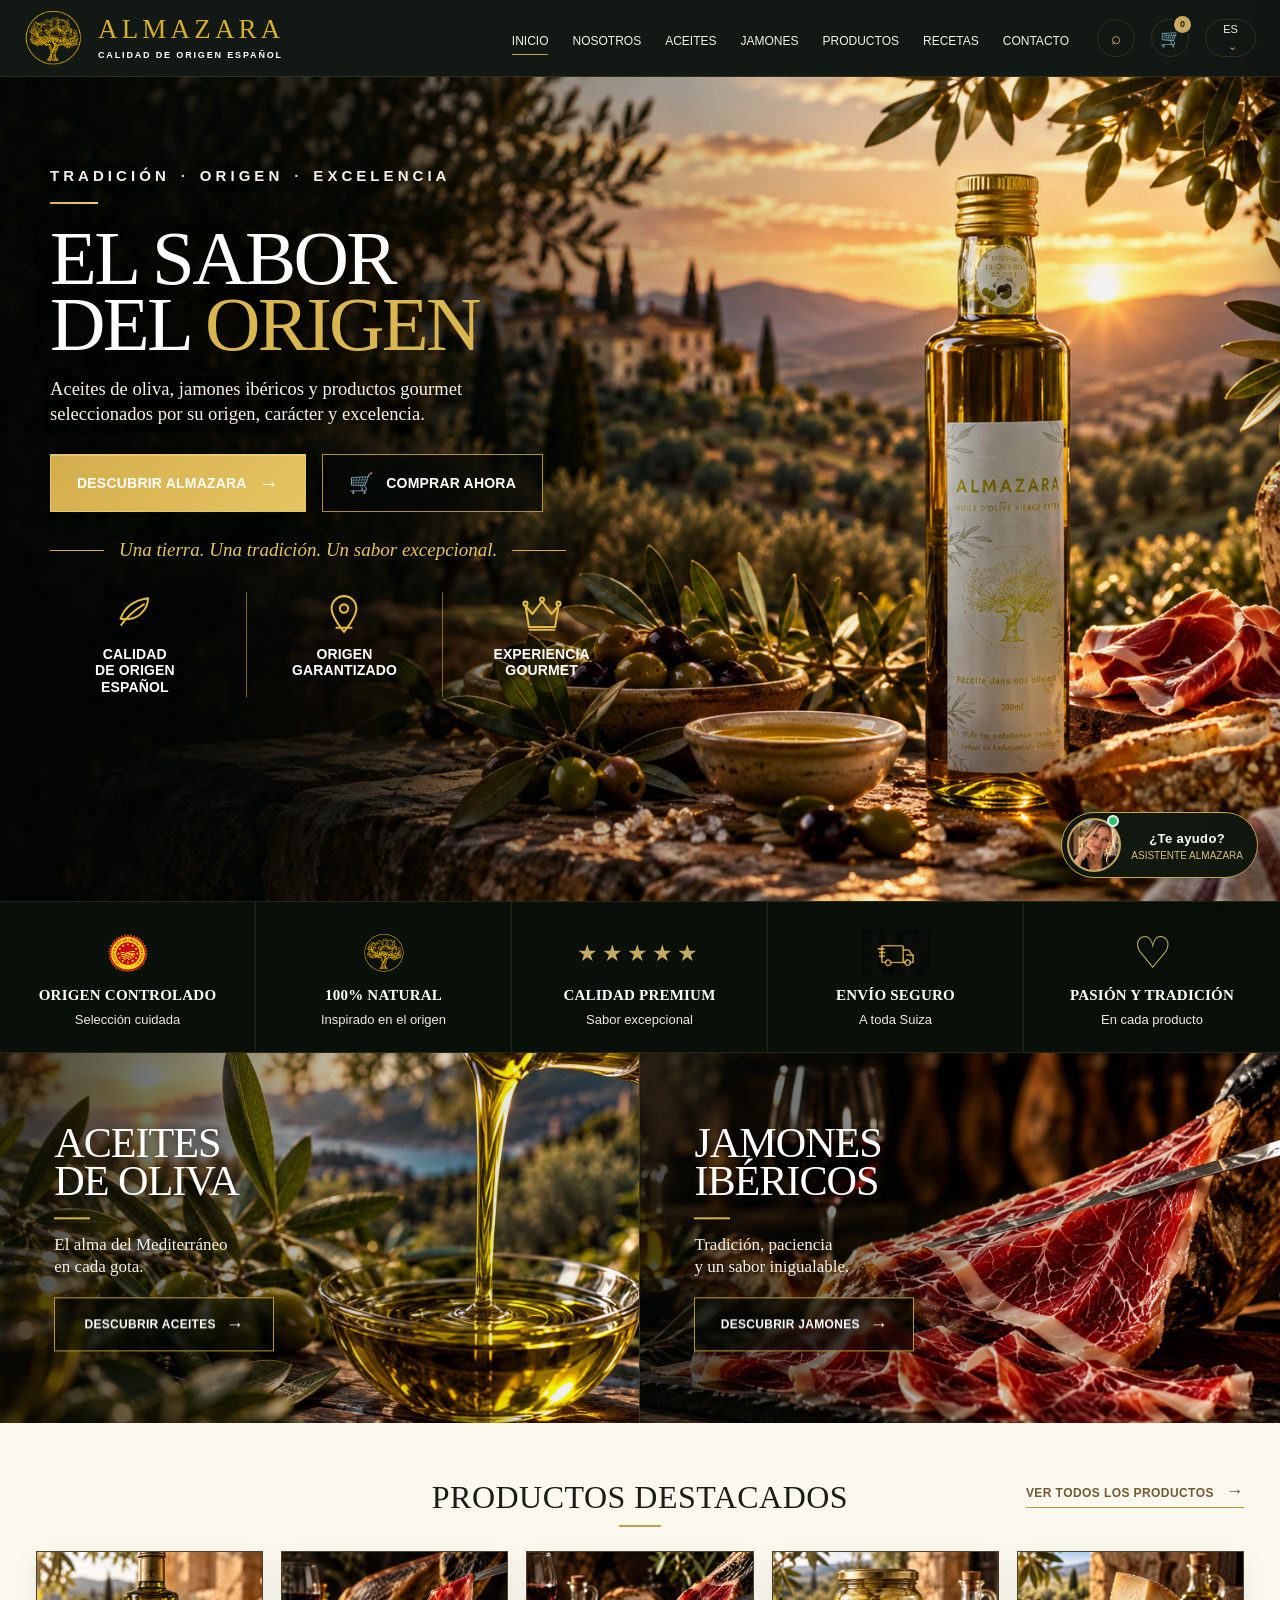
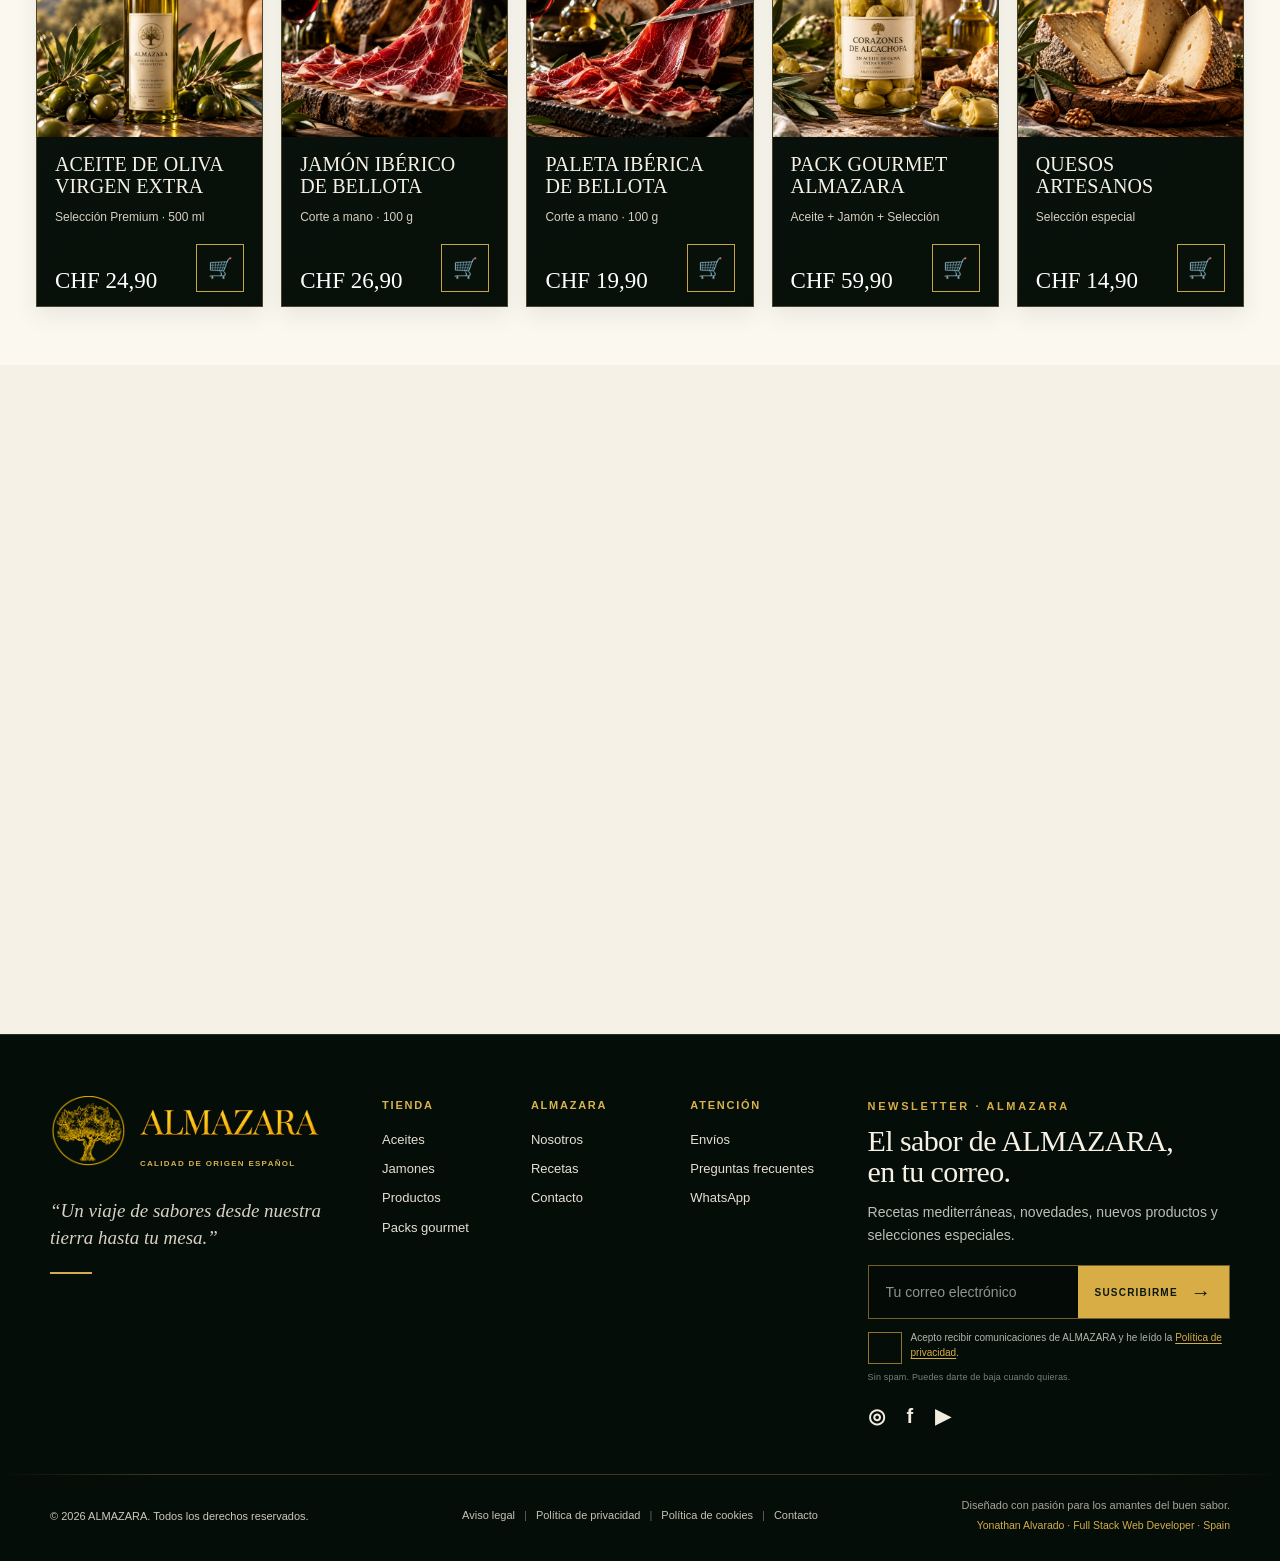
==== index.html @ aaeca32a "Primera versión web Almazara Primera versión web Almazara" ====
<!DOCTYPE html>

<html lang="es"><head><meta charset="utf-8"/><meta content="width=device-width,initial-scale=1" name="viewport"/><title>Inicio · ALMAZARA</title><link href="assets/css/style.css" rel="stylesheet"/><link href="assets/css/responsive-v2.css" rel="stylesheet"/></head><body class="home-page"><header class="site-header"><div class="container nav">
<a aria-label="ALMAZARA · Inicio" class="brand brand-logo" href="index.html"><img alt="" class="brand-symbol" src="assets/img/logo-almazara.png"/><span class="brand-word"><span class="brand-wordmark-text">ALMAZARA</span><small>CALIDAD DE ORIGEN ESPAÑOL</small></span></a>
<nav class="nav-links"><a class="active" href="index.html">INICIO</a><a class="" href="nosotros.html">NOSOTROS</a><a class="" href="aceites.html">ACEITES</a><a class="" href="jamones.html">JAMONES</a><a class="" href="productos.html">PRODUCTOS</a><a class="" href="recetas.html">RECETAS</a><a class="" href="contacto.html">CONTACTO</a></nav><div class="nav-tools premium-tools">
<button aria-label="Buscar" class="head-tool search-trigger" type="button"><span class="tool-icon">⌕</span></button>
<button aria-label="Abrir cesta" class="head-tool cart-trigger" type="button"><span class="tool-icon">🛒</span><span class="cart-count">0</span></button>
<div class="lang-switch"><button aria-expanded="false" aria-haspopup="true" class="head-tool lang-trigger" type="button"><span>ES</span><span class="chev">⌄</span></button><div class="lang-menu" role="menu"><button class="active" data-lang="ES">ES <small>Español</small><b>✓</b></button><button data-lang="DE">DE <small>Deutsch</small></button><button data-lang="FR">FR <small>Français</small></button><button data-lang="IT">IT <small>Italiano</small></button><button data-lang="EN">EN <small>English</small></button></div></div>
</div>
</div></header><section aria-label="ALMAZARA · El sabor del origen" class="hero home-hero home-hero-live">
<div class="hero-media">
<img alt="Paisaje mediterráneo con aceite de oliva ALMAZARA, aceitunas, jamón, queso y pan" src="assets/img/home-hero.jpg"/>
</div>
<div class="container hero-inner">
<div class="hero-copy-live">
<div class="hero-kicker-live">TRADICIÓN <span>·</span> ORIGEN <span>·</span> EXCELENCIA</div>
<div aria-hidden="true" class="hero-kicker-line"></div>
<h1>EL SABOR<br/>DEL <span class="gold">ORIGEN</span></h1>
<p class="hero-lead-live">Aceites de oliva, jamones ibéricos y productos gourmet<br class="hero-br"/> seleccionados por su origen, carácter y excelencia.</p>
<div class="hero-actions-live2">
<a class="hero-btn-live hero-btn-primary" href="#main"><span>DESCUBRIR ALMAZARA</span><span class="hero-arrow">→</span></a>
<a class="hero-btn-live hero-btn-secondary" href="productos.html"><span aria-hidden="true" class="hero-cart">🛒</span><span>COMPRAR AHORA</span></a>
</div>
<div class="hero-signature-live"><span></span><em>Una tierra. Una tradición. Un sabor excepcional.</em><span></span></div>
<div aria-label="Valores de ALMAZARA" class="hero-trust-live2">
<div class="hero-trust-item">
<svg aria-hidden="true" viewbox="0 0 64 64"><path d="M51 9C30 12 17 21 11 39c10 2 23 0 31-9 7-7 9-15 9-21Z"></path><path d="M12 48c8-12 18-21 33-30"></path></svg>
<b>CALIDAD<br/>DE ORIGEN<br/>ESPAÑOL</b>
</div>
<div class="hero-trust-item">
<svg aria-hidden="true" viewbox="0 0 64 64"><path d="M32 6c-10 0-18 8-18 18 0 13 18 34 18 34s18-21 18-34C50 14 42 6 32 6Z"></path><circle cx="32" cy="24" r="6"></circle><path d="M21 52h22"></path></svg>
<b>ORIGEN<br/>GARANTIZADO</b>
</div>
<div class="hero-trust-item">
<svg aria-hidden="true" viewbox="0 0 64 64"><path d="m8 20 10 12 14-18 14 18 10-12-5 31H13L8 20Z"></path><circle cx="8" cy="17" r="3"></circle><circle cx="32" cy="11" r="3"></circle><circle cx="56" cy="17" r="3"></circle><path d="M14 55h36"></path></svg>
<b>EXPERIENCIA<br/>GOURMET</b>
</div>
</div>
</div>
</div>
</section>
<section class="values">
<div class="value"><div class="ico"><img alt="Denominación de Origen Protegida" class="value-icon-img origin-icon" src="assets/img/denominacion-origen-protegida.png"/></div><b>ORIGEN CONTROLADO</b><small>Selección cuidada</small></div>
<div class="value"><div class="ico"><img alt="Almazara" src="assets/img/logo-arbol.png"/></div><b>100% NATURAL</b><small>Inspirado en el origen</small></div>
<div class="value"><div class="ico stars">★★★★★</div><b>CALIDAD PREMIUM</b><small>Sabor excepcional</small></div>
<div class="value"><div class="ico"><img alt="" class="value-icon-img shipping-icon" src="assets/img/icon-envio-seguro.png"/></div><b>ENVÍO SEGURO</b><small>A toda Suiza</small></div>
<div class="value"><div class="ico">♡</div><b>PASIÓN Y TRADICIÓN</b><small>En cada producto</small></div>
</section>
<main id="main">
<section class="feature-grid feature-grid-home-final reveal">
<article class="feature-card"><img alt="Aceite de oliva" src="assets/img/home-oil-clean.jpg"/><div class="copy"><h3>ACEITES<br/>DE OLIVA</h3><span aria-hidden="true" class="feature-accent"></span><p>El alma del Mediterráneo<br/>en cada gota.</p><a class="btn" href="aceites.html">DESCUBRIR ACEITES <span aria-hidden="true">→</span></a></div></article>
<article class="feature-card"><img alt="Jamón ibérico" src="assets/img/home-ham-clean.jpg"/><div class="copy"><h3>JAMONES<br/>IBÉRICOS</h3><span aria-hidden="true" class="feature-accent"></span><p>Tradición, paciencia<br/>y un sabor inigualable.</p><a class="btn" href="jamones.html">DESCUBRIR JAMONES <span aria-hidden="true">→</span></a></div></article>
</section>
<section class="product-strip home-products-premium"><div class="container">
<div class="home-products-head"><h2 class="section-title">PRODUCTOS DESTACADOS</h2><a class="home-products-all" href="productos.html">VER TODOS LOS PRODUCTOS <span>→</span></a></div>
<div aria-hidden="true" class="home-products-line"></div>
<div class="cards reveal">
<div class="card"><div class="card-media"><img alt="Aceite de oliva virgen extra" src="assets/img/prod-oil-premium.png"/></div><div class="card-body"><h3>ACEITE DE OLIVA<br/>VIRGEN EXTRA</h3><div class="meta">Selección Premium · 500 ml</div><div class="card-bottom"><div class="price">CHF 24,90</div><a aria-label="Ver aceite de oliva virgen extra" class="product-cart" href="productos.html">🛒</a></div></div></div>
<div class="card"><div class="card-media"><img alt="Jamón ibérico de bellota" src="assets/img/prod-ham-premium.png"/></div><div class="card-body"><h3>JAMÓN IBÉRICO<br/>DE BELLOTA</h3><div class="meta">Corte a mano · 100 g</div><div class="card-bottom"><div class="price">CHF 26,90</div><a aria-label="Ver jamón ibérico" class="product-cart" href="productos.html">🛒</a></div></div></div>
<div class="card"><div class="card-media"><img alt="Paleta ibérica de bellota" src="assets/img/prod-paleta-premium.png"/></div><div class="card-body"><h3>PALETA IBÉRICA<br/>DE BELLOTA</h3><div class="meta">Corte a mano · 100 g</div><div class="card-bottom"><div class="price">CHF 19,90</div><a aria-label="Ver paleta ibérica" class="product-cart" href="productos.html">🛒</a></div></div></div>
<div class="card"><div class="card-media"><img alt="Pack gourmet Almazara" src="assets/img/prod-gourmet-premium.png"/></div><div class="card-body"><h3>PACK GOURMET<br/>ALMAZARA</h3><div class="meta">Aceite + Jamón + Selección</div><div class="card-bottom"><div class="price">CHF 59,90</div><a aria-label="Ver pack gourmet Almazara" class="product-cart" href="productos.html">🛒</a></div></div></div>
<div class="card"><div class="card-media"><img alt="Quesos artesanos" src="assets/img/prod-cheese-premium.png"/></div><div class="card-body"><h3>QUESOS ARTESANOS</h3><div class="meta">Selección especial</div><div class="card-bottom"><div class="price">CHF 14,90</div><a aria-label="Ver quesos artesanos" class="product-cart" href="productos.html">🛒</a></div></div></div>
</div></div></section>
<section aria-label="Una historia con raíces" class="home-story-premium reveal">
<a aria-label="Ver la historia de ALMAZARA" class="home-story-visual" href="nosotros.html">
<img alt="ALMAZARA: aceite de oliva, jamón ibérico y paisaje mediterráneo al atardecer" src="assets/img/home-history-premium.png"/>
</a>
<div class="home-story-content">
<div class="home-story-copy">
<h2>UNA HISTORIA<br/>CON RAÍCES</h2>
<span aria-hidden="true" class="home-story-line"></span>
<p>En <strong>ALMAZARA</strong> seleccionamos jamones ibéricos de distintas calidades y aceites de oliva virgen extra de producción limitada, elaborados con métodos naturales y tradicionales.</p>
<p>Desde la recolección manual de la aceituna hasta la selección final de cada pieza, cuidamos cada etapa con rigor y respeto por su origen. Porque creemos que la verdadera excelencia nace de la tierra, del tiempo y de las manos de quienes preservan su esencia.</p>
<a class="home-story-btn" href="nosotros.html">CONOCE NUESTRA HISTORIA <span aria-hidden="true">→</span></a>
</div>
<div aria-label="Valores de ALMAZARA" class="home-story-values">
<span>Tradición</span><span>Calidad</span><span>Tierra</span><span>Personas</span>
<i aria-hidden="true"></i>
</div>
</div>
</section>
</main>
<footer class="site-footer site-footer-premium footer-enterprise">
<div class="container footer-enterprise-main">
<div class="footer-enterprise-brand">
<a aria-label="ALMAZARA · Inicio" class="footer-brand" href="index.html">
<img alt="" class="footer-symbol" src="assets/img/logo-almazara.png"/>
<span>
<img alt="ALMAZARA" class="footer-wordmark" src="assets/img/almazara-wordmark.png"/>
<small>CALIDAD DE ORIGEN ESPAÑOL</small>
</span>
</a>
<p class="footer-brand-claim">“Un viaje de sabores desde nuestra tierra hasta tu mesa.”</p>
<span aria-hidden="true" class="footer-brand-line"></span>
</div>
<div class="footer-enterprise-column">
<h3>TIENDA</h3>
<a href="aceites.html">Aceites</a>
<a href="jamones.html">Jamones</a>
<a href="productos.html">Productos</a>
<a href="productos.html">Packs gourmet</a>
</div>
<div class="footer-enterprise-column">
<h3>ALMAZARA</h3>
<a href="nosotros.html">Nosotros</a>
<a href="recetas.html">Recetas</a>
<a href="contacto.html">Contacto</a>
</div>
<div class="footer-enterprise-column">
<h3>ATENCIÓN</h3>
<a href="contacto.html">Envíos</a>
<a href="contacto.html">Preguntas frecuentes</a>
<a href="https://wa.me/41767850506" rel="noopener" target="_blank">WhatsApp</a>
</div>
<div class="footer-enterprise-newsletter footer-newsletter-premium">
<span class="newsletter-kicker">NEWSLETTER · ALMAZARA</span>
<h3>El sabor de ALMAZARA,<br/>en tu correo.</h3>
<p>Recetas mediterráneas, novedades, nuevos productos y selecciones especiales.</p>
<form action="#" class="footer-newsletter-form newsletter-demo-form" novalidate="">
<label class="sr-only" for="footer-email-enterprise">Tu correo electrónico</label>
<div class="newsletter-input-row">
<input id="footer-email-enterprise" name="email" placeholder="Tu correo electrónico" required="" type="email"/>
<button aria-label="Suscribirme" type="submit"><span>SUSCRIBIRME</span><b>→</b></button>
</div>
<label class="newsletter-consent"><input required="" type="checkbox"/><span>Acepto recibir comunicaciones de ALMAZARA y he leído la <a href="#">Política de privacidad</a>.</span></label>
<p class="newsletter-note">Sin spam. Puedes darte de baja cuando quieras.</p>
<div aria-live="polite" class="newsletter-success" role="status">✓ Gracias. Tu suscripción ha sido registrada para esta demostración.</div>
</form>
<div aria-label="Redes sociales" class="footer-enterprise-socials">
<a aria-label="Instagram" href="https://www.instagram.com/techantoni/" rel="noopener" target="_blank">◎</a>
<a aria-label="Facebook" href="#">f</a>
<a aria-label="YouTube" href="#">▶</a>
</div>
</div>
</div>
<div class="footer-enterprise-rule"></div>
<div class="container footer-enterprise-bottom">
<p class="footer-enterprise-copy">© 2026 ALMAZARA. Todos los derechos reservados.</p>
<nav aria-label="Información legal" class="footer-enterprise-legal">
<a href="#">Aviso legal</a><span>|</span>
<a href="#">Política de privacidad</a><span>|</span>
<a href="#">Política de cookies</a><span>|</span>
<a href="contacto.html">Contacto</a>
</nav>
<div class="footer-enterprise-credit">
<span>Diseñado con pasión para los amantes del buen sabor.</span>
<a href="https://www.instagram.com/techantoni/" rel="noopener" target="_blank">Yonathan Alvarado · Full Stack Web Developer · Spain</a>
</div>
</div>
</footer><script src="assets/js/app.js"></script>
</body></html>
---- assets/css/style.css ----
:root{
  --olive:#2E3D1F;--olive-2:#5A7D3B;--gold:#C4A962;--cream:#F6F1E7;
  --iberico:#8B1E24;--wood:#6F4E37;--char:#2B2B2B;--paper:#FBF8F0;
  --ink:#1B1C18;--muted:#6F6A60;--line:#D9D0C0;--dark:#07100A;
  --shadow:0 18px 48px rgba(0,0,0,.18);
  --serif: Georgia, "Times New Roman", serif;
  --sans: Inter, Arial, Helvetica, sans-serif;
}
*{box-sizing:border-box}
html{scroll-behavior:smooth}
body{margin:0;background:var(--cream);color:var(--ink);font-family:var(--sans)}
img{display:block;width:100%;height:100%;object-fit:cover}
a{text-decoration:none;color:inherit}
button,input,textarea,select{font:inherit}
.container{width:min(1180px,calc(100% - 48px));margin:auto}
.site-header{position:sticky;top:0;z-index:80;background:rgba(6,12,8,.95);backdrop-filter:blur(12px);border-bottom:1px solid rgba(196,169,98,.16)}
.nav{height:76px;display:flex;align-items:center;gap:28px}
.brand{display:flex;align-items:center;gap:12px;color:var(--gold);min-width:max-content}
.brand-mark{width:46px;height:46px;border:1px solid var(--gold);border-radius:50%;display:grid;place-items:center;font-size:20px}
.brand-copy{font:24px/1 var(--serif);letter-spacing:.12em}
.brand-copy small{display:block;font:700 8px/1.2 var(--sans);letter-spacing:.18em;margin-top:6px;color:#fff !important}
.nav-links{margin-left:auto;display:flex;gap:24px;align-items:center}
.nav-links a{color:#F6F1E7;font-size:12px;padding:30px 0 24px;position:relative}
.nav-links a:hover:after,.nav-links a.active:after{content:"";position:absolute;left:0;right:0;bottom:17px;height:1px;background:var(--gold)}
.nav-tools{display:flex;align-items:center;gap:16px;color:var(--gold)}
.nav-tools span{font-size:18px}
.nav-tools .lang{font-size:11px;color:#F6F1E7}
.hero{min-height:620px;background:var(--dark);color:#fff;position:relative;overflow:hidden}
.hero-media{position:absolute;inset:0}
.hero-media img{transform:scale(1.03);filter:saturate(1.06) contrast(1.06)}
.hero-media:after{content:"";position:absolute;inset:0;background:
 linear-gradient(90deg,rgba(4,8,5,.97) 0%,rgba(4,8,5,.78) 38%,rgba(4,8,5,.20) 70%,rgba(4,8,5,.30) 100%),
 linear-gradient(0deg,rgba(4,8,5,.25),transparent 50%)}
.hero-inner{position:relative;z-index:2;min-height:620px;display:flex;align-items:center}
.hero-copy{max-width:610px;padding:52px 0}
.kicker{font-size:13px;letter-spacing:.28em;text-transform:uppercase;margin-bottom:16px}
.kicker:after{content:"";display:block;width:34px;height:2px;background:var(--gold);margin-top:13px}
.hero h1{font:400 clamp(56px,6.2vw,90px)/.92 var(--serif);letter-spacing:-.035em;margin:0 0 20px}
.gold{color:var(--gold)}
.lead{font:21px/1.45 var(--serif);max-width:590px;color:#F8F2E8}
.cta-row{display:flex;flex-wrap:wrap;gap:14px;margin-top:26px}
.btn{display:inline-flex;align-items:center;justify-content:center;gap:10px;padding:14px 20px;border:1px solid var(--gold);font-size:11px;letter-spacing:.05em;text-transform:uppercase;transition:.25s}
.btn:hover{transform:translateY(-2px);box-shadow:0 10px 24px rgba(0,0,0,.15)}
.btn-gold{background:var(--gold);color:white}
.btn-dark{background:var(--dark);color:white}
.btn-red{background:var(--iberico);color:white;border-color:var(--iberico)}
.quote{margin-top:20px;font:italic 20px/1.4 var(--serif);color:#EFE5D6}
.values{background:#081009;color:white;display:grid;grid-template-columns:repeat(5,1fr);border-top:1px solid rgba(196,169,98,.15);border-bottom:1px solid rgba(196,169,98,.15)}
.value{padding:22px 18px;text-align:center;border-right:1px solid rgba(196,169,98,.15)}
.value:last-child{border-right:none}.value .ico{color:var(--gold);font-size:28px;margin-bottom:9px}.value b{display:block;font:400 13px var(--serif);letter-spacing:.04em}.value small{display:block;color:#D8D0C4;margin-top:5px;font-size:11px}
.section{padding:78px 0}
.section.dark{background:var(--dark);color:white}
.section.paper{background:var(--paper)}
.section-title{font:400 46px/1.02 var(--serif);margin:0 0 18px}
.section-sub{color:var(--muted);font-size:16px;line-height:1.7;max-width:720px}
.split{display:grid;grid-template-columns:1fr 1fr;gap:0}
.split .visual{min-height:420px}
.split .content{padding:62px 7vw;background:var(--paper)}
.split.dark .content{background:var(--dark);color:white}
.split.dark .section-sub{color:#D7D0C3}
.feature-grid{display:grid;grid-template-columns:repeat(3,1fr)}
.feature-card{position:relative;min-height:330px;overflow:hidden;color:white}
.feature-card:after{content:"";position:absolute;inset:0;background:linear-gradient(0deg,rgba(0,0,0,.82),rgba(0,0,0,.05))}
.feature-card .copy{position:absolute;left:28px;right:28px;bottom:26px;z-index:2}.feature-card h3{font:400 31px/1 var(--serif);margin:0 0 10px}
.product-strip{padding:58px 0;background:var(--paper)}
.cards{display:grid;grid-template-columns:repeat(4,1fr);gap:18px}
.card{background:white;border:1px solid var(--line);overflow:hidden;position:relative;transition:.25s}
.card:hover{transform:translateY(-5px);box-shadow:var(--shadow)}
.card-media{height:240px}
.card-body{padding:17px}.card h3{font:400 23px/1.05 var(--serif);margin:0 0 7px}.meta{font-size:12px;color:var(--muted)}.price{font:400 24px var(--serif);margin:14px 0}
.badge{position:absolute;top:12px;left:12px;background:var(--olive);color:white;padding:6px 9px;font-size:10px;z-index:2}
.badge.red{background:var(--iberico)}
.category-grid{display:grid;grid-template-columns:repeat(6,1fr);background:var(--paper);border-bottom:1px solid var(--line)}
.category{padding:26px 12px;text-align:center;border-right:1px solid var(--line)}
.category:last-child{border-right:none}.category .ico{font-size:30px;color:#8A6A2E;margin-bottom:8px}.category b{font-size:12px;letter-spacing:.06em}
.filter-layout{display:grid;grid-template-columns:250px 1fr;gap:30px}
.filter-panel{border:1px solid var(--line);background:white;padding:22px;align-self:start}
.filter-panel h3{font:400 20px var(--serif);margin:0 0 16px}.filter-panel label{display:block;font-size:13px;margin:10px 0}.filter-panel hr{border:none;border-top:1px solid var(--line);margin:22px 0}
.story-band{display:grid;grid-template-columns:1.1fr .9fr;min-height:380px}.story-band .content{padding:58px 7vw;background:var(--paper)}
.stats{display:grid;grid-template-columns:repeat(4,1fr);gap:1px;background:var(--line)}
.stat{background:var(--paper);text-align:center;padding:38px 18px}.stat strong{font:400 34px var(--serif);color:#8A6A2E}.stat span{display:block;margin-top:8px}
.banner{min-height:320px;position:relative;color:white;display:flex;align-items:center}.banner:after{content:"";position:absolute;inset:0;background:linear-gradient(90deg,rgba(0,0,0,.75),rgba(0,0,0,.2))}
.banner .container{position:relative;z-index:2}.banner h2{font:400 42px/1.02 var(--serif);max-width:560px}
.recipe-grid{display:grid;grid-template-columns:repeat(3,1fr);gap:18px}.recipe-card{background:#fff;border:1px solid var(--line)}.recipe-card .card-media{height:235px}
.contact-layout{display:grid;grid-template-columns:1.05fr .95fr;gap:44px}
.contact-form{display:grid;gap:12px}
.contact-form input,.contact-form textarea,.contact-form select{width:100%;padding:15px;border:1px solid #D5CCBE;background:#fffaf4}
.contact-form textarea{min-height:160px}
.contact-info{display:grid;gap:18px}
.contact-item{display:grid;grid-template-columns:54px 1fr;gap:14px;align-items:start}
.icon-round{width:54px;height:54px;border-radius:50%;background:var(--olive);color:var(--gold);display:grid;place-items:center;font-size:22px}
.socials{display:flex;gap:12px;margin-top:12px}
.social{width:40px;height:40px;border-radius:50%;display:grid;place-items:center;background:var(--char);color:white;font-size:13px}
.site-footer{background:#061009;color:#ECE4D8;padding:44px 0 22px}
.footer-grid{display:grid;grid-template-columns:1.25fr 1fr 1fr;gap:34px}
.site-footer h3{color:var(--gold);font:400 25px var(--serif);margin-top:0}.site-footer p{color:#CFC7BA;line-height:1.65}
.legal{margin-top:28px;padding-top:18px;border-top:1px solid rgba(196,169,98,.16);font-size:11px;color:#AFA79A;display:flex;justify-content:space-between;gap:16px;flex-wrap:wrap}
.credit{margin-top:10px;text-align:center;font-size:12px;color:#CCC2B1}.credit a{color:var(--gold)}
.whatsapp{position:fixed;right:22px;bottom:22px;z-index:90;width:58px;height:58px;border-radius:50%;background:#25D366;color:white;display:grid;place-items:center;font-weight:700;box-shadow:0 12px 28px rgba(0,0,0,.28)}
.reveal{opacity:0;transform:translateY(24px);transition:.85s ease}.reveal.show{opacity:1;transform:none}
.hero-anim .hero-media img{animation:kenburns 18s ease-in-out infinite alternate}
@keyframes kenburns{from{transform:scale(1.03) translate3d(0,0,0)}to{transform:scale(1.10) translate3d(-1.5%,-1%,0)}}
@media(max-width:980px){
 .nav-links{display:none}.split,.story-band,.contact-layout{grid-template-columns:1fr}.values{grid-template-columns:1fr 1fr}.cards{grid-template-columns:1fr 1fr}.category-grid{grid-template-columns:repeat(3,1fr)}.feature-grid,.stats,.recipe-grid{grid-template-columns:1fr 1fr}.filter-layout{grid-template-columns:1fr}.hero{min-height:560px}.hero-inner{min-height:560px}.hero-copy{padding:40px 0;max-width:70%}.footer-grid{grid-template-columns:1fr 1fr}
}
@media(max-width:640px){
 .container{width:min(100% - 28px,1180px)}.hero-copy{max-width:100%}.hero h1{font-size:54px}.lead{font-size:18px}.values{grid-template-columns:1fr}.cards,.feature-grid,.stats,.recipe-grid,.footer-grid{grid-template-columns:1fr}.category-grid{grid-template-columns:1fr 1fr}.section{padding:54px 0}.section-title{font-size:38px}.split .content{padding:42px 24px}
}

/* Identidad oficial ALMAZARA: archivos PNG suministrados por el cliente */
.brand-logo{gap:12px;height:100%;align-items:center}
.brand-symbol{width:54px;height:54px;object-fit:contain;flex:0 0 54px}
.brand-word{display:flex;flex-direction:column;justify-content:center;min-width:168px}
.brand-wordmark{width:178px;height:38px;object-fit:contain;object-position:left center}
.brand-word small{display:block;margin-top:2px;color:#C4A962;font:700 7px/1.15 var(--sans);letter-spacing:.20em;white-space:nowrap}
.footer-brand{display:inline-flex;align-items:center;gap:14px;color:var(--gold)}
.footer-symbol{width:66px;height:66px;object-fit:contain;flex:0 0 66px}
.footer-brand span{display:flex;flex-direction:column;justify-content:center}
.footer-wordmark{width:190px;height:42px;object-fit:contain;object-position:left center}
.footer-brand small{margin-top:2px;font:700 7px/1.15 var(--sans);letter-spacing:.20em;color:#C4A962}
.footer-brand-block .serif{margin-top:18px}
@media(max-width:1180px){.brand-wordmark{width:158px}.brand-word{min-width:148px}.nav{gap:20px}.nav-links{gap:18px}}
@media(max-width:980px){.brand-symbol{width:48px;height:48px;flex-basis:48px}.brand-wordmark{width:156px;height:34px}}
@media(max-width:480px){.brand-wordmark{width:135px}.brand-word small{font-size:6px;letter-spacing:.14em}.footer-wordmark{width:165px}}
/* Logo oficial en bloque 100% NATURAL */
.value .ico img{width:34px;height:34px;object-fit:contain;display:block;margin:0 auto;}

.value .ico.stars{
  font-size:18px;
  letter-spacing:3px;
  line-height:1;
  color:var(--gold);
  margin-bottom:10px;
}

.value-icon-img{
  display:block;
  width:42px;
  height:42px;
  object-fit:contain;
  margin:0 auto;
}
.value-icon-img.shipping-icon{
  width:68px;
  height:52px;
}

.value-icon-img.origin-icon{
  width:48px;
  height:48px;
  object-fit:contain;
  margin:0 auto 7px;
}

/* HOME HERO: preserve the complete 16:9 artwork without cropping */
.home-hero{
  width:100%;
  aspect-ratio:16 / 9;
  min-height:0;
  background:#07100A;
}
.home-hero .hero-media img{
  object-fit:contain;
  object-position:center center;
  transform:none !important;
  animation:none !important;
}
.home-hero .hero-inner{
  min-height:100%;
}
@media (max-width:980px){
  .home-hero{aspect-ratio:auto;min-height:720px;}
  .home-hero .hero-inner{min-height:720px;}
  .home-hero .hero-media img{object-fit:cover;object-position:68% center;}
}


/* === AJUSTE HERO INICIO: altura exacta al abrir la web === */
@media (min-width: 981px){
  body.home-page .hero{
    height: calc(100vh - 76px);
    min-height: 620px;
    max-height: 900px;
  }

  body.home-page .hero-inner{
    min-height: 100%;
    height: 100%;
  }

  body.home-page .hero-media{
    background:#07100a;
    display:flex;
    align-items:center;
    justify-content:center;
    overflow:hidden;
  }

  body.home-page .hero-media img{
    width:100%;
    height:100%;
    object-fit:cover;
    object-position:center center;
  }
}

/* HERO PREMIUM FINAL */
.home-page .home-hero .hero-media img{width:100%;height:100%;object-fit:cover;object-position:center center}
.home-page .home-hero .hero-media:after{background:linear-gradient(90deg,rgba(3,7,4,.91) 0%,rgba(3,7,4,.75) 28%,rgba(3,7,4,.18) 50%,rgba(3,7,4,.03) 75%,rgba(3,7,4,.08) 100%)}
.home-page .hero-copy{max-width:650px;padding:38px 0 28px}
.home-page .hero h1{font-size:clamp(58px,5.6vw,92px);line-height:.93;margin-bottom:20px}
.home-page .hero h1 .gold{color:var(--gold)}
.home-page .hero-signature{display:flex;align-items:center;gap:14px;margin-top:27px;color:#ead69d;font:italic 18px/1.35 var(--serif)}
.home-page .hero-signature span{width:45px;height:1px;background:var(--gold);flex:0 0 auto}
.home-page .hero-trust{display:flex;margin-top:30px;width:min(520px,100%)}
.home-page .hero-trust>div{min-width:145px;padding:0 25px;text-align:center;border-right:1px solid rgba(196,169,98,.35);color:#fff}
.home-page .hero-trust>div:first-child{padding-left:0}
.home-page .hero-trust>div:last-child{border-right:0}
.home-page .trust-icon{display:block;color:var(--gold);font-size:27px;line-height:1;margin-bottom:8px}
.home-page .hero-trust b{font-size:10px;line-height:1.25;letter-spacing:.08em;font-weight:600}
@media(max-width:980px){.home-page .hero-trust{display:none}.home-page .hero-signature{font-size:16px}}
@media(max-width:640px){.home-page .hero h1{font-size:49px}.home-page .hero-copy{padding:35px 0}}


/* === HERO ARTWORK CLEAN: the premium artwork already contains its typography. ===
   Do not render a second HTML text layer over it. */
.home-page .hero-artwork-only{position:relative;overflow:hidden;background:#07100a}
.home-page .hero-artwork-only .hero-media{position:absolute;inset:0;display:flex;align-items:center;justify-content:center;background:#07100a}
.home-page .hero-artwork-only .hero-media img{width:100%;height:100%;object-fit:cover;object-position:center center;transform:none!important;animation:none!important;filter:none}
.home-page .hero-artwork-only .hero-media:after{display:none!important;content:none!important}
.home-page .hero-artwork-only .hero-hotspots{position:absolute;inset:0;z-index:3;pointer-events:none}
.home-page .hero-artwork-only .hero-hotspot{position:absolute;display:block;pointer-events:auto;background:transparent}
/* Invisible clickable areas aligned with the two buttons embedded in the 16:9 artwork. */
.home-page .hero-artwork-only .hero-hotspot-discover{left:8.5%;top:64.0%;width:13.9%;height:7.3%}
.home-page .hero-artwork-only .hero-hotspot-products{left:23.3%;top:64.0%;width:15.4%;height:7.3%}
@media(max-width:980px){
  .home-page .hero-artwork-only .hero-hotspots{display:none}
  .home-page .hero-artwork-only .hero-media img{object-fit:cover;object-position:center center}
}


/* =========================================================
   HOME HERO — CONTROLES REALES PREMIUM
   Mantiene intacta la imagen aprobada y superpone controles HTML
   exactamente sobre sus zonas visuales.
   ========================================================= */

.site-header .brand-word small{
  display:block;
  white-space:nowrap;
  font-size:9px;
  line-height:1;
  letter-spacing:.10em;
  margin-top:4px;
  color:#ffffff;
  font-weight:600;
}

.home-page .hero-artwork-only .hero-hotspots{display:none!important}

.home-page .hero-artwork-only .hero-ui-layer{
  position:absolute;
  inset:0;
  z-index:5;
  pointer-events:none;
}

/* Botones colocados sobre los botones dibujados en la referencia */
.home-page .hero-actions-live{
  position:absolute;
  left:8.3%;
  top:63.8%;
  display:flex;
  gap:14px;
  align-items:center;
  pointer-events:auto;
}

.home-page .hero-live-btn{
  min-height:48px;
  display:inline-flex;
  align-items:center;
  justify-content:center;
  gap:10px;
  padding:0 22px;
  border:1px solid rgba(213,178,91,.85);
  font:600 12px/1 Arial,sans-serif;
  letter-spacing:.02em;
  text-transform:uppercase;
  text-decoration:none;
  transition:
    transform .32s cubic-bezier(.2,.8,.2,1),
    box-shadow .32s ease,
    background .32s ease,
    border-color .32s ease,
    color .32s ease;
  backdrop-filter:blur(3px);
  -webkit-backdrop-filter:blur(3px);
}

.home-page .hero-live-btn-primary{
  min-width:230px;
  background:linear-gradient(135deg,rgba(209,174,88,.98),rgba(189,151,61,.94));
  color:#fff;
  box-shadow:inset 0 1px 0 rgba(255,255,255,.24);
}

.home-page .hero-live-btn-secondary{
  min-width:215px;
  background:rgba(6,10,7,.72);
  color:#fff;
  border-color:rgba(213,178,91,.72);
}

.home-page .hero-live-btn:hover{
  transform:translateY(-3px);
  border-color:#efd17d;
  box-shadow:0 12px 28px rgba(0,0,0,.35),0 0 18px rgba(209,174,88,.18);
}

.home-page .hero-live-btn-primary:hover{
  background:linear-gradient(135deg,#ddbd68,#c89e42);
}

.home-page .hero-live-btn-secondary:hover{
  background:rgba(36,29,15,.88);
}

.home-page .hero-live-btn .arrow{
  transition:transform .28s ease;
}
.home-page .hero-live-btn-primary:hover .arrow{
  transform:translateX(5px);
}
.home-page .hero-live-btn .cart-icon{
  color:var(--gold);
  filter:saturate(.8);
}

/* Tres valores interactivos */
.home-page .hero-trust-live{
  position:absolute;
  left:7.6%;
  bottom:5.1%;
  width:31.5%;
  min-width:470px;
  display:grid;
  grid-template-columns:repeat(3,1fr);
  pointer-events:auto;
}

.home-page .trust-live-btn{
  position:relative;
  min-height:95px;
  padding:8px 18px 6px;
  color:#fff;
  border:0;
  border-right:1px solid rgba(209,174,88,.35);
  background:rgba(3,8,4,.07);
  cursor:pointer;
  text-transform:uppercase;
  font:600 11px/1.28 Arial,sans-serif;
  letter-spacing:.04em;
  transition:
    transform .3s ease,
    background .3s ease,
    box-shadow .3s ease,
    color .3s ease;
}
.home-page .trust-live-btn:last-child{border-right:0}
.home-page .trust-live-icon{
  display:block;
  color:#d9b554;
  font-size:28px;
  line-height:1;
  margin-bottom:7px;
  transition:transform .3s ease,text-shadow .3s ease;
}

.home-page .trust-live-btn:hover,
.home-page .trust-live-btn.is-active{
  transform:translateY(-4px);
  background:rgba(23,31,20,.52);
  box-shadow:0 10px 26px rgba(0,0,0,.25),inset 0 0 0 1px rgba(214,179,90,.16);
}
.home-page .trust-live-btn:hover .trust-live-icon,
.home-page .trust-live-btn.is-active .trust-live-icon{
  transform:scale(1.12);
  text-shadow:0 0 14px rgba(221,185,87,.65);
}

/* Popover premium */
.home-page .trust-popover{
  position:absolute;
  left:8.2%;
  bottom:17.5%;
  width:min(430px,38vw);
  padding:20px 46px 18px 22px;
  color:#f8f2e4;
  background:linear-gradient(145deg,rgba(7,15,10,.96),rgba(19,26,17,.94));
  border:1px solid rgba(209,174,88,.52);
  box-shadow:0 18px 45px rgba(0,0,0,.45);
  backdrop-filter:blur(10px);
  opacity:0;
  visibility:hidden;
  transform:translateY(12px);
  transition:.3s ease;
  pointer-events:none;
}
.home-page .trust-popover.is-open{
  opacity:1;
  visibility:visible;
  transform:translateY(0);
  pointer-events:auto;
}
.home-page .trust-popover strong{
  display:block;
  color:#d7b45a;
  font:600 14px/1.2 Arial,sans-serif;
  letter-spacing:.06em;
  text-transform:uppercase;
  margin-bottom:7px;
}
.home-page .trust-popover p{
  margin:0;
  font:15px/1.5 Georgia,serif;
  color:#f3ead8;
}
.home-page .trust-popover-close{
  position:absolute;
  right:11px;
  top:8px;
  width:28px;
  height:28px;
  border:0;
  background:transparent;
  color:#d7b45a;
  font-size:23px;
  cursor:pointer;
}

/* En pantallas más estrechas ocultamos superposición para no romper el arte */
@media(max-width:1180px){
  .home-page .hero-actions-live,
  .home-page .hero-trust-live,
  .home-page .trust-popover{display:none}
}


/* =========================================================
   CABECERA FINAL — ALMAZARA
   Mayor respiración horizontal del wordmark y alineación del
   subtítulo hasta el margen derecho del nombre.
   ========================================================= */
.site-header .brand-logo{
  gap:16px;
}
.site-header .brand-symbol{
  width:58px;
  height:58px;
  flex-basis:58px;
}
.site-header .brand-word{
  width:255px;
  min-width:255px;
}
.site-header .brand-wordmark-text{
  display:block;
  width:100%;
  color:#d7ad32;
  font-family:Georgia,"Times New Roman",serif;
  font-size:27px;
  font-weight:500;
  line-height:1;
  letter-spacing:.155em;
  white-space:nowrap;
}
.site-header .brand-word small{
  display:block;
  width:100%;
  margin-top:8px;
  color:#ffffff;
  font-family:Arial,sans-serif;
  font-size:9px;
  font-weight:700;
  line-height:1;
  letter-spacing:.105em;
  white-space:nowrap;
  text-align:left;
}
@media(max-width:1180px){
  .site-header .brand-word{width:225px;min-width:225px}
  .site-header .brand-wordmark-text{font-size:24px;letter-spacing:.13em}
  .site-header .brand-word small{font-size:8px;letter-spacing:.075em}
}
@media(max-width:980px){
  .site-header .brand-symbol{width:50px;height:50px;flex-basis:50px}
  .site-header .brand-word{width:205px;min-width:205px}
  .site-header .brand-wordmark-text{font-size:22px}
}

/* Ajuste final solicitado: el subtítulo de la cabecera de Inicio
   respira más y acompaña visualmente todo el ancho de ALMAZARA. */
.home-page .site-header .brand-wordmark-text + small{
  letter-spacing:.205em;
}
@media(max-width:1180px){
  .home-page .site-header .brand-wordmark-text + small{letter-spacing:.17em}
}
\n\n

/* === HERO DEFINITIVO: imagen aprobada + botones invisibles funcionales === */
.home-page .hero-artwork-only .hero-ui-layer,
.home-page .hero-actions-live,
.home-page .hero-trust-live,
.home-page .trust-popover{
  display:none !important;
}

.home-page .hero-hotspots-final{
  position:absolute;
  inset:0;
  z-index:8;
  pointer-events:none;
}

/* Mantienen el aspecto visual EXACTO de la imagen: no dibujan bordes, fondos ni sombras */
.home-page .hero-click{
  position:absolute;
  display:block;
  pointer-events:auto;
  cursor:pointer;
  background:transparent !important;
  border:0 !important;
  outline:0;
  box-shadow:none !important;
  transform:none !important;
}

/* Posiciones ajustadas a la última cabecera aprobada */
.home-page .hero-click-discover{
  left:7.0%;
  top:57.2%;
  width:16.5%;
  height:7.1%;
}

.home-page .hero-click-buy{
  left:24.3%;
  top:57.2%;
  width:17.0%;
  height:7.1%;
}

.home-page .hero-click:focus-visible{
  outline:2px solid rgba(232,194,91,.9);
  outline-offset:3px;
}

@media(max-width:980px){
  .home-page .hero-hotspots-final{display:none}
}


/* =========================================================
   HOME HERO LIVE — texto y botones HTML reales
   Solo afecta a la portada. La fotografía queda limpia.
   ========================================================= */
.home-page .home-hero-live{
  position:relative;
  min-height:calc(100vh - 76px);
  max-height:900px;
  height:calc(100vh - 76px);
  overflow:hidden;
  background:#07100a;
}
.home-page .home-hero-live .hero-media{position:absolute;inset:0;z-index:0}
.home-page .home-hero-live .hero-media img{
  width:100%;height:100%;object-fit:cover;object-position:center center;
  transform:none!important;animation:none!important;filter:saturate(1.02) contrast(1.02);
}
.home-page .home-hero-live .hero-media:after{
  content:"";position:absolute;inset:0;
  background:linear-gradient(90deg,rgba(2,6,4,.86) 0%,rgba(2,6,4,.72) 28%,rgba(2,6,4,.28) 46%,rgba(2,6,4,.05) 64%,rgba(2,6,4,.02) 100%);
}
.home-page .home-hero-live .hero-inner{
  position:relative;z-index:2;height:100%;min-height:100%;display:flex;align-items:flex-start;
}
.home-page .hero-copy-live{
  width:min(690px,48vw);
  padding-top:clamp(70px,10vh,110px);
  color:#fff;
}
.home-page .hero-kicker-live{
  font:600 15px/1.2 var(--sans);letter-spacing:.27em;text-transform:uppercase;color:#f5f1e8;
  text-shadow:0 2px 12px rgba(0,0,0,.45);
}
.home-page .hero-kicker-live span{color:#e0d4bc;margin:0 .18em}
.home-page .hero-kicker-line{width:48px;height:2px;background:linear-gradient(90deg,#d9b44a,#f2cf69);margin:17px 0 22px}
.home-page .hero-copy-live h1{
  margin:0 0 18px;font:400 clamp(64px,6vw,104px)/.86 Georgia,"Times New Roman",serif;
  letter-spacing:-.035em;color:#fff;text-shadow:0 4px 22px rgba(0,0,0,.38);
}
.home-page .hero-copy-live h1 .gold{color:#d9b64f}
.home-page .hero-lead-live{
  margin:0;color:#f8f1e6;font:400 clamp(18px,1.45vw,25px)/1.35 Georgia,"Times New Roman",serif;
  text-shadow:0 2px 12px rgba(0,0,0,.5);
}
.home-page .hero-actions-live2{display:flex;gap:16px;margin-top:28px;align-items:center}
.home-page .hero-btn-live{
  min-height:58px;padding:0 26px;display:inline-flex;align-items:center;justify-content:center;gap:12px;
  font:700 14px/1 var(--sans);letter-spacing:.015em;text-transform:uppercase;text-decoration:none;
  transition:transform .28s ease,box-shadow .28s ease,background .28s ease,border-color .28s ease,color .28s ease;
  will-change:transform;
}
.home-page .hero-btn-primary{
  background:linear-gradient(135deg,#d2ad4d,#e6c560);color:#fff;border:1px solid #e8c766;
  box-shadow:inset 0 1px 0 rgba(255,255,255,.28),0 8px 20px rgba(0,0,0,.15);
}
.home-page .hero-btn-secondary{
  background:rgba(4,8,5,.72);color:#fff;border:1px solid rgba(222,184,75,.78);backdrop-filter:blur(2px);
}
.home-page .hero-btn-live:hover{transform:translateY(-3px);box-shadow:0 14px 30px rgba(0,0,0,.30),0 0 22px rgba(222,184,75,.20)}
.home-page .hero-btn-primary:hover{background:linear-gradient(135deg,#e0bb59,#efd070);border-color:#f1d273}
.home-page .hero-btn-secondary:hover{background:rgba(42,34,16,.90);border-color:#efd070}
.home-page .hero-arrow{font-size:20px;transition:transform .28s ease}
.home-page .hero-btn-primary:hover .hero-arrow{transform:translateX(6px)}
.home-page .hero-cart{color:#e0b946;font-size:20px;transition:transform .28s ease}
.home-page .hero-btn-secondary:hover .hero-cart{transform:scale(1.12) rotate(-4deg)}
.home-page .hero-btn-live:active{transform:translateY(0) scale(.985)}
.home-page .hero-btn-live:focus-visible{outline:2px solid #f0ce6a;outline-offset:4px}
.home-page .hero-signature-live{display:flex;align-items:center;gap:15px;margin-top:27px;color:#e6c567}
.home-page .hero-signature-live span{width:54px;height:1px;background:#d5ad43;flex:0 0 auto}
.home-page .hero-signature-live em{font:italic 19px/1.2 Georgia,"Times New Roman",serif;white-space:nowrap}
.home-page .hero-trust-live2{display:flex;margin-top:30px;width:min(590px,100%)}
.home-page .hero-trust-item{
  width:33.333%;min-height:105px;padding:0 26px;display:flex;flex-direction:column;align-items:center;justify-content:flex-start;
  border-right:1px solid rgba(218,180,73,.55);text-align:center;color:#fff;
}
.home-page .hero-trust-item:first-child{padding-left:0}
.home-page .hero-trust-item:last-child{border-right:0}
.home-page .hero-trust-item svg{width:44px;height:44px;margin-bottom:10px;fill:none;stroke:#e0b946;stroke-width:3;stroke-linecap:round;stroke-linejoin:round;filter:drop-shadow(0 2px 5px rgba(0,0,0,.25))}
.home-page .hero-trust-item b{font:700 14px/1.18 var(--sans);letter-spacing:.01em}

@media(max-width:1200px){
  .home-page .hero-copy-live{width:min(640px,52vw);padding-top:68px}
  .home-page .hero-copy-live h1{font-size:clamp(58px,5.8vw,88px)}
  .home-page .hero-signature-live em{font-size:17px}
}
@media(max-width:980px){
  .home-page .home-hero-live{height:auto;min-height:760px;max-height:none}
  .home-page .home-hero-live .hero-media img{object-position:68% center}
  .home-page .home-hero-live .hero-media:after{background:linear-gradient(90deg,rgba(2,6,4,.90) 0%,rgba(2,6,4,.78) 50%,rgba(2,6,4,.24) 100%)}
  .home-page .hero-copy-live{width:min(650px,78vw);padding-top:70px;padding-bottom:52px}
  .home-page .hero-trust-live2{display:none}
  .home-page .hero-signature-live em{white-space:normal}
}
@media(max-width:640px){
  .home-page .home-hero-live{min-height:690px}
  .home-page .home-hero-live .hero-media img{object-position:72% center}
  .home-page .hero-copy-live{width:100%;padding-top:54px}
  .home-page .hero-kicker-live{font-size:11px;letter-spacing:.20em}
  .home-page .hero-copy-live h1{font-size:clamp(49px,14vw,67px);line-height:.90}
  .home-page .hero-lead-live{font-size:17px}.home-page .hero-br{display:none}
  .home-page .hero-actions-live2{flex-direction:column;align-items:stretch;gap:10px}
  .home-page .hero-btn-live{width:100%;min-height:54px}
  .home-page .hero-signature-live{gap:10px}
  .home-page .hero-signature-live span{width:30px}
  .home-page .hero-signature-live em{font-size:15px}
}

/* === BARRA DE VALORES · AJUSTE PREMIUM SIN CAMBIAR ICONOS === */
.home-page .values{
  min-height:150px;
  align-items:stretch;
}
.home-page .values .value{
  min-height:150px;
  padding:20px 16px 18px;
  display:flex;
  flex-direction:column;
  align-items:center;
  justify-content:center;
}
.home-page .values .value .ico{
  height:50px;
  width:100%;
  margin:0 0 9px;
  display:flex;
  align-items:center;
  justify-content:center;
  color:var(--gold);
  line-height:1;
}
.home-page .values .value .ico img{
  display:block;
  object-fit:contain;
  margin:0 auto;
}
.home-page .values .origin-icon{
  width:44px !important;
  height:44px !important;
  margin:0 auto !important;
}
.home-page .values .value:nth-child(2) .ico img{
  width:42px;
  height:42px;
}
.home-page .values .value .ico.stars{
  font-family:Georgia,"Times New Roman",serif;
  font-size:23px;
  letter-spacing:4px;
  white-space:nowrap;
  margin-bottom:9px;
}
.home-page .values .shipping-icon{
  width:68px !important;
  height:52px !important;
  margin:0 auto !important;
}
.home-page .values .value:nth-child(5) .ico{
  font-family:Arial,sans-serif;
  font-size:44px;
  font-weight:300;
}
.home-page .values .value b{
  display:block;
  min-height:18px;
  margin:0;
  color:#fff;
  font:600 15px/1.15 Georgia,"Times New Roman",serif;
  letter-spacing:.015em;
  text-align:center;
}
.home-page .values .value small{
  display:block;
  margin-top:7px;
  color:#f0e8db;
  font:400 13px/1.2 Arial,sans-serif;
  text-align:center;
}
@media(max-width:980px){
  .home-page .values .value{min-height:135px}
}


/* HOME · FRANJA ACEITES / JAMONES — FINAL */
.home-page .feature-grid-home-final{display:grid;grid-template-columns:repeat(2,minmax(0,1fr));width:100%;background:#050906}
.home-page .feature-grid-home-final .feature-card{position:relative;min-height:370px;overflow:hidden;color:#fff;border-right:1px solid rgba(196,169,98,.28)}
.home-page .feature-grid-home-final .feature-card:last-child{border-right:0}
.home-page .feature-grid-home-final .feature-card>img{position:absolute;inset:0;width:100%;height:100%;object-fit:cover;object-position:center center;transform:scale(1.001);transition:transform .7s ease}
.home-page .feature-grid-home-final .feature-card:after{content:"";position:absolute;inset:0;z-index:1;background:linear-gradient(90deg,rgba(2,6,4,.88) 0%,rgba(2,6,4,.60) 34%,rgba(2,6,4,.20) 63%,rgba(2,6,4,.03) 100%)}
.home-page .feature-grid-home-final .feature-card .copy{position:absolute;z-index:2;left:8.5%;right:auto;bottom:auto;top:50%;width:min(390px,43%);transform:translateY(-50%);text-shadow:0 3px 15px rgba(0,0,0,.50)}
.home-page .feature-grid-home-final .feature-card h3{margin:0;color:#fff;font:400 clamp(38px,3.3vw,58px)/.91 Georgia,"Times New Roman",serif;letter-spacing:-.025em}
.home-page .feature-grid-home-final .feature-accent{display:block;width:36px;height:2px;margin:16px 0 15px;background:#d7b34d}
.home-page .feature-grid-home-final .feature-card p{margin:0 0 20px;color:#f7f0e5;font:400 clamp(17px,1.25vw,22px)/1.28 Georgia,"Times New Roman",serif}
.home-page .feature-grid-home-final .feature-card .btn{min-width:220px;min-height:54px;padding:0 20px;border:1px solid rgba(215,179,77,.82);background:rgba(3,8,5,.56);color:#fff;font:700 12px/1 Arial,sans-serif;letter-spacing:.025em;text-shadow:none;backdrop-filter:blur(2px);-webkit-backdrop-filter:blur(2px)}
.home-page .feature-grid-home-final .feature-card .btn span{font-size:18px;transition:transform .28s ease}
.home-page .feature-grid-home-final .feature-card:hover>img{transform:scale(1.035)}
.home-page .feature-grid-home-final .feature-card .btn:hover{transform:translateY(-2px);border-color:#efd06d;background:rgba(35,29,15,.84);box-shadow:0 10px 24px rgba(0,0,0,.28)}
.home-page .feature-grid-home-final .feature-card .btn:hover span{transform:translateX(4px)}
@media(max-width:980px){.home-page .feature-grid-home-final{grid-template-columns:1fr}.home-page .feature-grid-home-final .feature-card{min-height:360px;border-right:0;border-bottom:1px solid rgba(196,169,98,.25)}.home-page .feature-grid-home-final .feature-card .copy{width:min(430px,72%)}}
@media(max-width:640px){.home-page .feature-grid-home-final .feature-card{min-height:330px}.home-page .feature-grid-home-final .feature-card .copy{left:7%;width:78%}.home-page .feature-grid-home-final .feature-card h3{font-size:40px}.home-page .feature-grid-home-final .feature-card p{font-size:17px}.home-page .feature-grid-home-final .feature-card .btn{min-width:205px;min-height:50px}}



/* === Ajuste final franja Aceites / Jamones con fotografías limpias === */
.home-page .feature-grid-home-final .feature-card:after{
  background:linear-gradient(90deg,
    rgba(2,6,4,.74) 0%,
    rgba(2,6,4,.52) 28%,
    rgba(2,6,4,.18) 58%,
    rgba(2,6,4,.02) 100%);
}
.home-page .feature-grid-home-final .feature-card>img{
  filter:saturate(1.05) contrast(1.03) brightness(1.02);
}
.home-page .feature-grid-home-final .feature-card .copy{
  text-shadow:0 2px 10px rgba(0,0,0,.38);
}
\n\n/* HOME · PRODUCTOS DESTACADOS — composición premium de 5 tarjetas */
.home-page .home-products-premium{padding:48px 0 58px;background:#f8f4ea}
.home-page .home-products-premium .container{width:min(1480px,calc(100% - 72px))}
.home-page .home-products-head{position:relative;display:flex;align-items:flex-end;justify-content:center;margin-bottom:12px}
.home-page .home-products-head .section-title{margin:0;text-align:center;font:400 clamp(31px,2.5vw,43px)/1 Georgia,"Times New Roman",serif;letter-spacing:.015em}
.home-page .home-products-all{position:absolute;right:0;bottom:5px;padding-bottom:7px;border-bottom:1px solid #b89545;color:#705b32;font:600 12px/1 Arial,sans-serif;letter-spacing:.035em}
.home-page .home-products-all span{font-size:18px;margin-left:8px}
.home-page .home-products-line{width:42px;height:2px;background:#c5a04b;margin:0 auto 24px}
.home-page .home-products-premium .cards{grid-template-columns:repeat(5,minmax(0,1fr));gap:18px}
.home-page .home-products-premium .card{display:flex;flex-direction:column;min-width:0;background:#07100a;border:1px solid rgba(196,169,98,.35);box-shadow:0 8px 22px rgba(0,0,0,.08)}
.home-page .home-products-premium .card:hover{transform:translateY(-5px);box-shadow:0 18px 38px rgba(0,0,0,.18)}
.home-page .home-products-premium .card-media{height:185px;overflow:hidden;background:#111}
.home-page .home-products-premium .card-media img{width:100%;height:100%;object-fit:cover;transition:transform .55s ease}
.home-page .home-products-premium .card:hover .card-media img{transform:scale(1.035)}
.home-page .home-products-premium .card-body{flex:1;display:flex;flex-direction:column;padding:17px 18px 14px;background:linear-gradient(145deg,#08110b,#061009);color:#fff}
.home-page .home-products-premium .card h3{min-height:48px;margin:0 0 8px;color:#f7f1e5;font:400 20px/1.08 Georgia,"Times New Roman",serif;letter-spacing:.005em}
.home-page .home-products-premium .meta{color:#d7cfc0;font:400 12px/1.3 Arial,sans-serif}
.home-page .home-products-premium .card-bottom{display:flex;align-items:flex-end;justify-content:space-between;gap:12px;margin-top:auto;padding-top:18px}
.home-page .home-products-premium .price{margin:0;color:#fff;font:400 23px/1 Georgia,"Times New Roman",serif;white-space:nowrap}
.home-page .home-products-premium .product-cart{width:48px;height:48px;flex:0 0 48px;display:grid;place-items:center;border:1px solid #c7a343;color:#ddb84f;background:#08100a;font-size:20px;transition:.28s ease}
.home-page .home-products-premium .product-cart:hover{transform:translateY(-2px);background:#c7a343;color:#07100a;box-shadow:0 8px 20px rgba(0,0,0,.25)}
@media(max-width:1180px){.home-page .home-products-premium .container{width:min(100% - 48px,1180px)}.home-page .home-products-premium .cards{grid-template-columns:repeat(3,1fr)}.home-page .home-products-all{position:static;margin-left:auto}.home-page .home-products-head{justify-content:space-between}.home-page .home-products-line{margin-left:0}}
@media(max-width:760px){.home-page .home-products-premium .cards{grid-template-columns:repeat(2,1fr)}.home-page .home-products-head{align-items:flex-start;gap:18px}.home-page .home-products-head .section-title{text-align:left}.home-page .home-products-all{font-size:10px}}
@media(max-width:520px){.home-page .home-products-premium .container{width:calc(100% - 28px)}.home-page .home-products-premium .cards{grid-template-columns:1fr}.home-page .home-products-head{display:block}.home-page .home-products-all{display:inline-block;margin-top:14px}.home-page .home-products-line{margin-top:14px}.home-page .home-products-premium .card-media{height:230px}}


/* HOME · UNA HISTORIA CON RAÍCES — bloque premium */
.home-page .home-story-premium{display:grid;grid-template-columns:56% 44%;min-height:410px;background:#f8f4ea;overflow:hidden;border-top:1px solid rgba(196,169,98,.18)}
.home-page .home-story-visual{position:relative;min-height:410px;overflow:hidden;background:#111}
.home-page .home-story-visual:after{content:"";position:absolute;inset:0;background:linear-gradient(90deg,rgba(3,7,4,.08),rgba(3,7,4,.02) 62%,rgba(248,244,234,.72) 100%);pointer-events:none}
.home-page .home-story-visual img{width:100%;height:100%;object-fit:cover;object-position:center center;transition:transform 1s ease}
.home-page .home-story-premium:hover .home-story-visual img{transform:scale(1.025)}
.home-page .home-story-play{position:absolute;z-index:3;left:50%;top:53%;transform:translate(-50%,-50%);display:flex;flex-direction:column;align-items:center;gap:12px;color:#e5c15e;text-shadow:0 3px 14px rgba(0,0,0,.75)}
.home-page .home-story-play-icon{width:76px;height:76px;border:2px solid rgba(255,255,255,.88);border-radius:50%;display:grid;place-items:center;padding-left:5px;background:rgba(7,10,7,.52);font-size:29px;box-shadow:0 10px 28px rgba(0,0,0,.28);transition:.3s ease}
.home-page .home-story-play strong{font:700 14px/1 Arial,sans-serif;letter-spacing:.08em}
.home-page .home-story-play:hover .home-story-play-icon{transform:scale(1.08);background:rgba(196,169,98,.9);color:#07100a}
.home-page .home-story-content{position:relative;display:grid;grid-template-columns:minmax(0,1fr) 145px;gap:42px;align-items:center;padding:50px 5.5vw 48px 4.2vw;background:linear-gradient(105deg,#f8f4ea 0%,#fbf8f0 72%,#f3eddf 100%)}
.home-page .home-story-copy h2{margin:0;color:#191a17;font:400 clamp(36px,3vw,52px)/.98 Georgia,"Times New Roman",serif;letter-spacing:-.015em}
.home-page .home-story-line{display:block;width:42px;height:2px;margin:17px 0 20px;background:#b89036}
.home-page .home-story-copy p{max-width:650px;margin:0 0 13px;color:#3e3b35;font:400 16px/1.58 Georgia,"Times New Roman",serif}
.home-page .home-story-copy p strong{font-weight:700;letter-spacing:.025em}
.home-page .home-story-btn{min-height:52px;margin-top:12px;padding:0 25px;display:inline-flex;align-items:center;gap:18px;border:1px solid #b89443;color:#2b2924;background:rgba(255,255,255,.38);font:700 11px/1 Arial,sans-serif;letter-spacing:.045em;transition:.28s ease}
.home-page .home-story-btn span{font-size:18px;transition:transform .28s ease}
.home-page .home-story-btn:hover{transform:translateY(-2px);background:#0a120c;color:#fff;border-color:#c7a343;box-shadow:0 10px 24px rgba(0,0,0,.13)}
.home-page .home-story-btn:hover span{transform:translateX(5px)}
.home-page .home-story-values{align-self:center;padding-left:22px;border-left:1px solid rgba(184,144,54,.25);color:#595247;font:italic 23px/1.52 Georgia,"Times New Roman",serif}
.home-page .home-story-values span{display:block}
.home-page .home-story-values i{display:block;width:38px;height:2px;margin-top:20px;background:#b89036}
@media(max-width:1100px){.home-page .home-story-premium{grid-template-columns:1fr}.home-page .home-story-visual{min-height:390px}.home-page .home-story-content{grid-template-columns:1fr 125px;padding:44px 7vw}.home-page .home-story-visual:after{background:linear-gradient(0deg,rgba(248,244,234,.45),transparent 28%)}}
@media(max-width:680px){.home-page .home-story-visual{min-height:310px}.home-page .home-story-play-icon{width:64px;height:64px;font-size:24px}.home-page .home-story-content{display:block;padding:38px 24px 42px}.home-page .home-story-copy p{font-size:15px}.home-page .home-story-values{margin-top:30px;padding:20px 0 0;border-left:0;border-top:1px solid rgba(184,144,54,.25);font-size:20px}.home-page .home-story-values span{display:inline}.home-page .home-story-values span:not(:last-of-type):after{content:" · ";color:#b89036}.home-page .home-story-btn{width:100%;justify-content:center}}



/* =========================================================
   FOOTER PREMIUM · ALMAZARA 2026
   Solo afecta al nuevo footer de la portada.
   ========================================================= */
.site-footer-premium{
  background:#050d08;
  color:#efe8dc;
  padding:0;
  border-top:1px solid rgba(196,169,98,.18);
}
.site-footer-premium .footer-premium-top{
  min-height:205px;
  display:grid;
  grid-template-columns:1.2fr 1.15fr .65fr 1.35fr;
  align-items:center;
  gap:0;
  padding:34px 0 30px;
}
.site-footer-premium .footer-premium-top > div{
  min-height:118px;
  display:flex;
  flex-direction:column;
  justify-content:center;
  padding:0 34px;
  border-right:1px solid rgba(196,169,98,.20);
}
.site-footer-premium .footer-premium-top > div:first-child{padding-left:0}
.site-footer-premium .footer-premium-top > div:last-child{
  border-right:0;
  padding-right:0;
}
.site-footer-premium .footer-brand{
  display:inline-flex;
  align-items:center;
  gap:15px;
}
.site-footer-premium .footer-symbol{
  width:82px;
  height:82px;
  flex:0 0 82px;
  object-fit:contain;
}
.site-footer-premium .footer-brand span{
  display:flex;
  flex-direction:column;
}
.site-footer-premium .footer-wordmark{
  width:210px;
  height:auto;
  object-fit:contain;
  object-position:left center;
}
.site-footer-premium .footer-brand small{
  margin-top:7px;
  color:#c9a84d;
  font:700 9px/1.1 Arial,sans-serif;
  letter-spacing:.18em;
}
.site-footer-premium .footer-premium-quote p{
  margin:0;
  color:#f2eadc;
  font:italic 24px/1.35 Georgia,"Times New Roman",serif;
}
.site-footer-premium .footer-premium-accent{
  width:46px;
  height:2px;
  margin-top:18px;
  background:#d2ad4d;
}
.site-footer-premium .footer-premium-socials{
  flex-direction:row !important;
  align-items:center;
  justify-content:center !important;
  gap:24px;
}
.site-footer-premium .footer-premium-socials a{
  color:#fff;
  font:700 24px/1 Arial,sans-serif;
  transition:transform .25s ease,color .25s ease;
}
.site-footer-premium .footer-premium-socials a:hover{
  color:#d9b64f;
  transform:translateY(-2px);
}
.site-footer-premium .footer-premium-newsletter h3{
  margin:0 0 15px;
  color:#fff;
  font:700 12px/1.2 Arial,sans-serif;
  letter-spacing:.05em;
}
.site-footer-premium .footer-newsletter-form{
  display:grid;
  grid-template-columns:1fr 58px;
  border:1px solid rgba(196,169,98,.42);
  background:#08100b;
}
.site-footer-premium .footer-newsletter-form input{
  min-width:0;
  border:0;
  outline:0;
  background:transparent;
  color:#fff;
  padding:17px 18px;
  font:14px/1 Arial,sans-serif;
}
.site-footer-premium .footer-newsletter-form input::placeholder{color:#8f948f}
.site-footer-premium .footer-newsletter-form button{
  border:0;
  background:linear-gradient(135deg,#d4ae4d,#e7c25c);
  color:#11150f;
  font-size:24px;
  cursor:pointer;
  transition:filter .25s ease,transform .25s ease;
}
.site-footer-premium .footer-newsletter-form button:hover{
  filter:brightness(1.06);
  transform:translateX(1px);
}
.site-footer-premium .footer-premium-bottom{
  border-top:1px solid rgba(196,169,98,.16);
  min-height:96px;
  display:grid;
  grid-template-columns:1fr auto 1fr;
  align-items:center;
  gap:28px;
  padding:18px 0 22px;
  color:#c9c1b5;
  font:12px/1.45 Arial,sans-serif;
}
.site-footer-premium .footer-legal-links{
  display:flex;
  align-items:center;
  justify-content:center;
  gap:10px;
  white-space:nowrap;
}
.site-footer-premium .footer-legal-links a{color:#d9d1c5}
.site-footer-premium .footer-legal-links a:hover{color:#d9b64f}
.site-footer-premium .footer-signature{
  text-align:right;
  display:flex;
  flex-direction:column;
  gap:5px;
}
.site-footer-premium .footer-signature span{color:#c8c0b4}
.site-footer-premium .footer-signature a{
  color:#d3ad4a;
  font-size:11px;
}
.site-footer-premium .footer-signature a:hover{color:#efd072}
.site-footer-premium .sr-only{
  position:absolute!important;
  width:1px!important;
  height:1px!important;
  padding:0!important;
  margin:-1px!important;
  overflow:hidden!important;
  clip:rect(0,0,0,0)!important;
  white-space:nowrap!important;
  border:0!important;
}
@media(max-width:1100px){
  .site-footer-premium .footer-premium-top{
    grid-template-columns:1fr 1fr;
    row-gap:26px;
  }
  .site-footer-premium .footer-premium-top > div:nth-child(2){border-right:0}
  .site-footer-premium .footer-premium-top > div:nth-child(3){padding-left:0}
  .site-footer-premium .footer-premium-bottom{
    grid-template-columns:1fr;
    text-align:center;
  }
  .site-footer-premium .footer-signature{text-align:center}
  .site-footer-premium .footer-legal-links{flex-wrap:wrap}
}
@media(max-width:700px){
  .site-footer-premium .footer-premium-top{grid-template-columns:1fr}
  .site-footer-premium .footer-premium-top > div{
    border-right:0;
    border-bottom:1px solid rgba(196,169,98,.16);
    padding:24px 0;
    min-height:auto;
  }
  .site-footer-premium .footer-premium-top > div:last-child{border-bottom:0}
  .site-footer-premium .footer-premium-socials{justify-content:flex-start!important}
  .site-footer-premium .footer-premium-quote p{font-size:21px}
  .site-footer-premium .footer-brand small{font-size:8px}
  .site-footer-premium .footer-premium-bottom{padding-bottom:32px}
}



/* =========================================================
   FOOTER PREMIUM CENTRADO · AJUSTE FINAL
   ========================================================= */
.site-footer-premium .footer-premium-top{
  grid-template-columns:1fr;
  justify-items:center;
  text-align:center;
  gap:0;
  padding:42px 0 34px;
}
.site-footer-premium .footer-premium-top > div,
.site-footer-premium .footer-premium-top > div:first-child,
.site-footer-premium .footer-premium-top > div:last-child,
.site-footer-premium .footer-premium-top > div:nth-child(3){
  width:100%;
  min-height:auto;
  padding:14px 0;
  border-right:0;
  border-bottom:0;
  align-items:center;
}
.site-footer-premium .footer-brand{
  justify-content:center;
}
.site-footer-premium .footer-brand span{
  align-items:flex-start;
  text-align:left;
}
.site-footer-premium .footer-premium-quote p{
  text-align:center;
}
.site-footer-premium .footer-premium-accent{
  margin:16px auto 0;
}
.site-footer-premium .footer-premium-socials{
  justify-content:center !important;
  padding-top:10px !important;
  padding-bottom:18px !important;
}
.site-footer-premium .footer-premium-newsletter{
  width:min(520px,100%) !important;
  margin:0 auto;
}
.site-footer-premium .footer-premium-newsletter h3{
  text-align:center;
}
.site-footer-premium .footer-newsletter-form{
  width:min(500px,100%);
  margin:0 auto;
}
.site-footer-premium .footer-premium-bottom{
  grid-template-columns:1fr;
  justify-items:center;
  text-align:center;
  gap:10px;
  padding:24px 0 28px;
}
.site-footer-premium .footer-legal-links{
  justify-content:center;
  flex-wrap:wrap;
}
.site-footer-premium .footer-signature{
  text-align:center;
  align-items:center;
  margin-top:5px;
}
@media(max-width:700px){
  .site-footer-premium .footer-premium-top{padding:32px 0 26px}
  .site-footer-premium .footer-premium-top > div{padding:12px 0}
  .site-footer-premium .footer-premium-socials{justify-content:center!important}
  .site-footer-premium .footer-brand{flex-direction:column}
  .site-footer-premium .footer-brand span{align-items:center;text-align:center}
  .site-footer-premium .footer-wordmark{object-position:center}
}



/* =========================================================
   FOOTER · GRAN MARCA PREMIUM
   ========================================================= */
.site-footer.footer-enterprise{
  background:#050d08;
  color:#eee7da;
  padding:0;
  border-top:1px solid rgba(196,169,98,.20);
}
.footer-enterprise .footer-enterprise-main{
  display:grid;
  grid-template-columns:1.65fr .62fr .68fr .78fr 1.45fr;
  gap:clamp(28px,3vw,58px);
  align-items:start;
  padding:58px 0 48px;
}
.footer-enterprise .footer-enterprise-brand{
  padding-right:22px;
}
.footer-enterprise .footer-brand{
  display:inline-flex;
  align-items:center;
  gap:14px;
}
.footer-enterprise .footer-symbol{
  width:76px;
  height:76px;
  flex:0 0 76px;
  object-fit:contain;
}
.footer-enterprise .footer-wordmark{
  width:190px;
  height:auto;
  object-fit:contain;
  object-position:left center;
}
.footer-enterprise .footer-brand small{
  display:block;
  margin-top:7px;
  color:#d4b04d;
  font:700 8px/1.1 Arial,sans-serif;
  letter-spacing:.16em;
}
.footer-enterprise .footer-brand-claim{
  max-width:310px;
  margin:24px 0 0;
  color:#d9d1c4;
  font:italic 19px/1.45 Georgia,"Times New Roman",serif;
}
.footer-enterprise .footer-brand-line{
  display:block;
  width:42px;
  height:2px;
  margin-top:20px;
  background:#d2ad4d;
}
.footer-enterprise .footer-enterprise-column,
.footer-enterprise .footer-enterprise-newsletter{
  padding-top:7px;
}
.footer-enterprise .footer-enterprise-column h3,
.footer-enterprise .footer-enterprise-newsletter h3{
  margin:0 0 21px;
  color:#d8b34d;
  font:700 11px/1 Arial,sans-serif;
  letter-spacing:.16em;
}
.footer-enterprise .footer-enterprise-column a{
  display:block;
  width:max-content;
  max-width:100%;
  margin:0 0 13px;
  color:#e7dfd3;
  font:400 13px/1.25 Arial,sans-serif;
  transition:color .22s ease,transform .22s ease;
}
.footer-enterprise .footer-enterprise-column a:hover{
  color:#e2bd55;
  transform:translateX(3px);
}
.footer-enterprise .footer-enterprise-newsletter p{
  max-width:330px;
  margin:0 0 17px;
  color:#c8c0b4;
  font:13px/1.55 Arial,sans-serif;
}
.footer-enterprise .footer-newsletter-form{
  width:100%;
  display:grid;
  grid-template-columns:1fr 54px;
  border:1px solid rgba(196,169,98,.38);
  background:#08110b;
}
.footer-enterprise .footer-newsletter-form input{
  min-width:0;
  border:0;
  outline:0;
  padding:15px 16px;
  background:transparent;
  color:#fff;
  font:13px/1 Arial,sans-serif;
}
.footer-enterprise .footer-newsletter-form input::placeholder{color:#8f948f}
.footer-enterprise .footer-newsletter-form button{
  border:0;
  background:linear-gradient(135deg,#d2ad4d,#e6c45d);
  color:#10140f;
  font-size:22px;
  cursor:pointer;
  transition:filter .22s ease;
}
.footer-enterprise .footer-newsletter-form button:hover{filter:brightness(1.08)}
.footer-enterprise .footer-enterprise-socials{
  display:flex;
  gap:22px;
  align-items:center;
  margin-top:21px;
}
.footer-enterprise .footer-enterprise-socials a{
  color:#f2ebdf;
  font:700 20px/1 Arial,sans-serif;
  transition:color .22s ease,transform .22s ease;
}
.footer-enterprise .footer-enterprise-socials a:hover{
  color:#d8b34d;
  transform:translateY(-2px);
}
.footer-enterprise .footer-enterprise-rule{
  width:100%;
  height:1px;
  background:linear-gradient(90deg,transparent,rgba(196,169,98,.28) 12%,rgba(196,169,98,.28) 88%,transparent);
}
.footer-enterprise .footer-enterprise-bottom{
  display:grid;
  grid-template-columns:1fr auto 1fr;
  gap:24px;
  align-items:center;
  padding:23px 0 27px;
  color:#aaa397;
  font:11px/1.45 Arial,sans-serif;
}
.footer-enterprise .footer-enterprise-copy{margin:0}
.footer-enterprise .footer-enterprise-legal{
  display:flex;
  justify-content:center;
  align-items:center;
  gap:9px;
  white-space:nowrap;
}
.footer-enterprise .footer-enterprise-legal a{color:#c9c1b5}
.footer-enterprise .footer-enterprise-legal a:hover{color:#d8b34d}
.footer-enterprise .footer-enterprise-legal span{color:#5f655f}
.footer-enterprise .footer-enterprise-credit{
  display:flex;
  flex-direction:column;
  align-items:flex-end;
  text-align:right;
  gap:4px;
}
.footer-enterprise .footer-enterprise-credit span{color:#aaa397}
.footer-enterprise .footer-enterprise-credit a{
  color:#d3ad4a;
  font-size:10.5px;
}
.footer-enterprise .footer-enterprise-credit a:hover{color:#efd070}
.footer-enterprise .sr-only{
  position:absolute!important;width:1px!important;height:1px!important;padding:0!important;
  margin:-1px!important;overflow:hidden!important;clip:rect(0,0,0,0)!important;
  white-space:nowrap!important;border:0!important;
}
@media(max-width:1180px){
  .footer-enterprise .footer-enterprise-main{
    grid-template-columns:1.5fr repeat(3,.75fr);
  }
  .footer-enterprise .footer-enterprise-newsletter{
    grid-column:1/-1;
    width:min(560px,100%);
    margin-top:12px;
  }
  .footer-enterprise .footer-enterprise-bottom{
    grid-template-columns:1fr;
    text-align:center;
    gap:10px;
  }
  .footer-enterprise .footer-enterprise-credit{align-items:center;text-align:center}
}
@media(max-width:760px){
  .footer-enterprise .footer-enterprise-main{
    grid-template-columns:1fr 1fr;
    padding:42px 0 34px;
  }
  .footer-enterprise .footer-enterprise-brand,
  .footer-enterprise .footer-enterprise-newsletter{grid-column:1/-1}
  .footer-enterprise .footer-enterprise-brand{padding-right:0}
  .footer-enterprise .footer-enterprise-legal{flex-wrap:wrap;white-space:normal}
}
@media(max-width:520px){
  .footer-enterprise .footer-enterprise-main{grid-template-columns:1fr;gap:26px}
  .footer-enterprise .footer-enterprise-brand,
  .footer-enterprise .footer-enterprise-newsletter{grid-column:auto}
  .footer-enterprise .footer-symbol{width:66px;height:66px;flex-basis:66px}
  .footer-enterprise .footer-wordmark{width:170px}
  .footer-enterprise .footer-enterprise-legal span{display:none}
  .footer-enterprise .footer-enterprise-legal{gap:8px 15px}
}



/* =========================================================
   NOSOTROS HERO PREMIUM — mismo lenguaje visual que Inicio
   ========================================================= */
.nosotros-page .nosotros-hero-live{position:relative;min-height:calc(100vh - 76px);max-height:900px;height:calc(100vh - 76px);overflow:hidden;background:#07100a}
.nosotros-page .nosotros-hero-live .hero-media{position:absolute;inset:0;z-index:0}
.nosotros-page .nosotros-hero-live .hero-media img{width:100%;height:100%;object-fit:cover;object-position:center center;transform:none!important;animation:none!important;filter:saturate(1.02) contrast(1.02)}
.nosotros-page .nosotros-hero-live .hero-media:after{content:"";position:absolute;inset:0;background:linear-gradient(90deg,rgba(2,6,4,.88) 0%,rgba(2,6,4,.73) 28%,rgba(2,6,4,.28) 47%,rgba(2,6,4,.05) 66%,rgba(2,6,4,.02) 100%)}
.nosotros-page .nosotros-hero-live .hero-inner{position:relative;z-index:2;height:100%;min-height:100%;display:flex;align-items:flex-start}
.nosotros-page .hero-copy-live{width:min(690px,48vw);padding-top:clamp(70px,10vh,110px);color:#fff}
.nosotros-page .hero-kicker-live{font:600 15px/1.2 var(--sans);letter-spacing:.27em;text-transform:uppercase;color:#f5f1e8;text-shadow:0 2px 12px rgba(0,0,0,.45)}
.nosotros-page .hero-kicker-live span{color:#e0d4bc;margin:0 .18em}
.nosotros-page .hero-kicker-line{width:48px;height:2px;background:linear-gradient(90deg,#d9b44a,#f2cf69);margin:17px 0 22px}
.nosotros-page .hero-copy-live h1{margin:0 0 18px;font:400 clamp(64px,6vw,104px)/.86 Georgia,"Times New Roman",serif;letter-spacing:-.035em;color:#fff;text-shadow:0 4px 22px rgba(0,0,0,.38)}
.nosotros-page .hero-copy-live h1 .gold{color:#d9b64f}
.nosotros-page .hero-lead-live{margin:0;color:#f8f1e6;font:400 clamp(18px,1.45vw,25px)/1.35 Georgia,"Times New Roman",serif;text-shadow:0 2px 12px rgba(0,0,0,.5)}
.nosotros-page .hero-actions-live2{display:flex;gap:16px;margin-top:28px;align-items:center}
.nosotros-page .hero-btn-live{min-height:58px;padding:0 26px;display:inline-flex;align-items:center;justify-content:center;gap:12px;font:700 14px/1 var(--sans);letter-spacing:.015em;text-transform:uppercase;text-decoration:none;transition:transform .28s ease,box-shadow .28s ease,background .28s ease,border-color .28s ease,color .28s ease;will-change:transform}
.nosotros-page .hero-btn-primary{background:linear-gradient(135deg,#d2ad4d,#e6c560);color:#fff;border:1px solid #e8c766;box-shadow:inset 0 1px 0 rgba(255,255,255,.28),0 8px 20px rgba(0,0,0,.15)}
.nosotros-page .hero-btn-live:hover{transform:translateY(-3px);box-shadow:0 14px 30px rgba(0,0,0,.30),0 0 22px rgba(222,184,75,.20)}
.nosotros-page .hero-btn-primary:hover{background:linear-gradient(135deg,#e0bb59,#efd070);border-color:#f1d273}
.nosotros-page .hero-arrow{font-size:20px;transition:transform .28s ease}.nosotros-page .hero-btn-primary:hover .hero-arrow{transform:translateX(6px)}
.nosotros-page .hero-btn-live:active{transform:translateY(0) scale(.985)}.nosotros-page .hero-btn-live:focus-visible{outline:2px solid #f0ce6a;outline-offset:4px}
.nosotros-page .hero-signature-live{display:flex;align-items:center;gap:15px;margin-top:27px;color:#e6c567}
.nosotros-page .hero-signature-live span{width:54px;height:1px;background:#d5ad43;flex:0 0 auto}
.nosotros-page .hero-signature-live em{font:italic 19px/1.2 Georgia,"Times New Roman",serif;white-space:nowrap}
@media(max-width:1200px){.nosotros-page .hero-copy-live{width:min(640px,52vw);padding-top:68px}.nosotros-page .hero-copy-live h1{font-size:clamp(58px,5.8vw,88px)}}
@media(max-width:980px){.nosotros-page .nosotros-hero-live{height:auto;min-height:760px;max-height:none}.nosotros-page .nosotros-hero-live .hero-media img{object-position:60% center}.nosotros-page .nosotros-hero-live .hero-media:after{background:linear-gradient(90deg,rgba(2,6,4,.92) 0%,rgba(2,6,4,.78) 52%,rgba(2,6,4,.24) 100%)}.nosotros-page .hero-copy-live{width:min(650px,78vw);padding-top:70px;padding-bottom:52px}.nosotros-page .hero-signature-live em{white-space:normal}}
@media(max-width:640px){.nosotros-page .nosotros-hero-live{min-height:690px}.nosotros-page .nosotros-hero-live .hero-media img{object-position:64% center}.nosotros-page .hero-copy-live{width:100%;padding-top:54px}.nosotros-page .hero-kicker-live{font-size:11px;letter-spacing:.20em}.nosotros-page .hero-copy-live h1{font-size:clamp(49px,14vw,67px);line-height:.90}.nosotros-page .hero-lead-live{font-size:17px}.nosotros-page .hero-actions-live2{flex-direction:column;align-items:stretch;gap:10px}.nosotros-page .hero-btn-live{width:100%;min-height:54px}.nosotros-page .hero-signature-live{gap:10px}.nosotros-page .hero-signature-live span{width:30px}.nosotros-page .hero-signature-live em{font-size:15px}}

/* NOSOTROS — tarjetas premium con imagen limpia + copy HTML */
.nosotros-page .about-premium-cards{background:#071009;align-items:stretch}
.nosotros-page .about-premium-cards .feature-card{height:430px;min-height:430px;isolation:isolate;border-right:1px solid rgba(196,169,98,.18)}
.nosotros-page .about-premium-cards .feature-card:last-child{border-right:0}
.nosotros-page .about-premium-cards .feature-card>img{position:absolute;inset:0;width:100%;height:100%;object-fit:cover;object-position:center;z-index:0;transition:transform .8s ease,filter .8s ease}
.nosotros-page .about-premium-cards .feature-card:after{z-index:1;background:linear-gradient(0deg,rgba(2,7,4,.96) 0%,rgba(2,7,4,.76) 35%,rgba(2,7,4,.18) 72%,rgba(2,7,4,.04) 100%)}
.nosotros-page .about-premium-cards .feature-card .copy{left:34px;right:34px;bottom:30px;z-index:2;text-shadow:0 2px 14px rgba(0,0,0,.42)}
.nosotros-page .about-premium-cards .feature-card h3{font-size:31px;letter-spacing:.01em;margin-bottom:10px}
.nosotros-page .about-premium-cards .feature-card p{max-width:390px;margin:0 0 18px;color:#eee7dc;font:400 15px/1.55 var(--sans)}
.nosotros-page .about-premium-cards .about-card-btn{display:inline-flex;align-items:center;gap:12px;color:var(--gold);font:700 12px/1 var(--sans);letter-spacing:.08em;padding:0 0 8px;border-bottom:1px solid var(--gold);transition:gap .25s ease,color .25s ease,border-color .25s ease}
.nosotros-page .about-premium-cards .about-card-btn:hover{gap:18px;color:#e6ca7a;border-color:#e6ca7a}
.nosotros-page .about-premium-cards .feature-card:hover>img{transform:scale(1.035);filter:saturate(1.06) contrast(1.03)}
@media(max-width:980px){.nosotros-page .about-premium-cards .feature-card{height:390px;min-height:390px}}
@media(max-width:640px){.nosotros-page .about-premium-cards .feature-card{height:430px;min-height:430px;border-right:0;border-bottom:1px solid rgba(196,169,98,.18)}.nosotros-page .about-premium-cards .feature-card .copy{left:24px;right:24px;bottom:26px}.nosotros-page .about-premium-cards .feature-card h3{font-size:29px}}

/* NOSOTROS · bloque raíces premium */
.about-roots-premium{background:#f3eee3;align-items:stretch}
.about-roots-premium .visual{min-height:560px;overflow:hidden}
.about-roots-premium .visual img{width:100%;height:100%;display:block;object-fit:cover;object-position:center}
.about-roots-premium .content{display:flex;flex-direction:column;justify-content:center;padding:70px clamp(42px,7vw,120px);background:#f3eee3}
.roots-words{display:flex;flex-direction:column;gap:5px;margin:14px 0 24px;color:#1c281b;font:italic 400 clamp(38px,4vw,64px)/1.16 Georgia,"Times New Roman",serif}
.roots-rule{width:92px;height:2px;background:#b8963e;margin:0 0 25px}
.roots-signature{margin:0;color:#9a7b35;font:600 12px/1.65 Arial,sans-serif;letter-spacing:.28em}
@media(max-width:760px){.about-roots-premium{grid-template-columns:1fr}.about-roots-premium .visual{min-height:380px}.about-roots-premium .content{padding:46px 28px}.roots-words{font-size:42px}}

/* Nosotros · banner panorámico premium */
.about-final-banner{
  min-height:380px;
  background-position:center 49%;
  background-size:cover;
  background-repeat:no-repeat;
}
.about-final-banner:after{
  background:linear-gradient(90deg,rgba(5,10,7,.78) 0%,rgba(5,10,7,.52) 34%,rgba(5,10,7,.18) 67%,rgba(5,10,7,.08) 100%);
}
.about-final-banner .banner-copy{max-width:720px;padding:72px 0 66px}
.about-final-banner .banner-eyebrow{
  display:block;
  margin-bottom:16px;
  font-size:12px;
  font-weight:700;
  letter-spacing:.28em;
  color:#d6b45f;
}
.about-final-banner h2{
  max-width:720px;
  margin:0;
  font-size:clamp(36px,4vw,58px);
  line-height:1.02;
  color:#fff;
  text-shadow:0 3px 20px rgba(0,0,0,.35);
}
.about-final-banner .banner-line{
  display:block;
  width:74px;
  height:3px;
  margin-top:24px;
  background:#c8a451;
}
@media (max-width:700px){
  .about-final-banner{min-height:360px;background-position:58% center}
  .about-final-banner .banner-copy{padding:58px 0 52px}
  .about-final-banner h2{font-size:36px}
}


/* === BARRA DE VALORES IGUAL A INICIO · NOSOTROS / ACEITES / JAMONES / CONTACTO === */
.nosotros-page .values,
.values-home-style .values{min-height:150px;align-items:stretch;}
.nosotros-page .values .value,
.values-home-style .values .value{min-height:150px;padding:20px 16px 18px;display:flex;flex-direction:column;align-items:center;justify-content:center;}
.nosotros-page .values .value .ico,
.values-home-style .values .value .ico{height:50px;width:100%;margin:0 0 9px;display:flex;align-items:center;justify-content:center;color:var(--gold);line-height:1;}
.nosotros-page .values .value .ico img,
.values-home-style .values .value .ico img{display:block;object-fit:contain;margin:0 auto;}
.nosotros-page .values .origin-icon,
.values-home-style .values .origin-icon{width:44px !important;height:44px !important;margin:0 auto !important;}
.nosotros-page .values .value:nth-child(2) .ico img,
.values-home-style .values .value:nth-child(2) .ico img{width:42px;height:42px;}
.nosotros-page .values .value .ico.stars,
.values-home-style .values .value .ico.stars{font-family:Georgia,"Times New Roman",serif;font-size:23px;letter-spacing:4px;white-space:nowrap;margin-bottom:9px;}
.nosotros-page .values .shipping-icon,
.values-home-style .values .shipping-icon{width:68px !important;height:52px !important;margin:0 auto !important;}
.nosotros-page .values .value:nth-child(5) .ico,
.values-home-style .values .value:nth-child(5) .ico{font-family:Arial,sans-serif;font-size:44px;font-weight:300;}
.nosotros-page .values .value b,
.values-home-style .values .value b{display:block;min-height:18px;margin:0;color:#fff;font:600 15px/1.15 Georgia,"Times New Roman",serif;letter-spacing:.015em;text-align:center;}
.nosotros-page .values .value small,
.values-home-style .values .value small{display:block;margin-top:7px;color:#f0e8db;font:400 13px/1.2 Arial,sans-serif;text-align:center;}
@media(max-width:980px){.nosotros-page .values .value,.values-home-style .values .value{min-height:135px;}}


/* ===== ACEITES · HERO PREMIUM 2026 ===== */
.aceites-page .aceites-hero-premium{min-height:700px;}
.aceites-page .aceites-hero-premium .hero-media img{width:100%;height:100%;object-fit:cover;object-position:center center;transform:scale(1.015);filter:saturate(1.04) contrast(1.02) brightness(1.03);}
.aceites-page .aceites-hero-premium .hero-media:after{
  background:
    linear-gradient(90deg,rgba(10,20,11,.50) 0%,rgba(10,20,11,.36) 25%,rgba(10,20,11,.14) 46%,rgba(10,20,11,.03) 68%,rgba(10,20,11,.03) 100%),
    linear-gradient(0deg,rgba(4,8,5,.16),transparent 46%);
}
.aceites-page .aceites-hero-premium .hero-inner{min-height:700px;}
.aceites-page .aceites-hero-premium .hero-copy{max-width:650px;padding:56px 0;text-shadow:0 3px 18px rgba(0,0,0,.28);}
.aceites-page .aceites-hero-premium .hero-copy .lead{max-width:610px;}
@media(max-width:980px){
  .aceites-page .aceites-hero-premium,.aceites-page .aceites-hero-premium .hero-inner{min-height:650px;}
  .aceites-page .aceites-hero-premium .hero-media img{object-position:58% center;}
  .aceites-page .aceites-hero-premium .hero-media:after{background:linear-gradient(90deg,rgba(6,12,7,.68) 0%,rgba(6,12,7,.48) 48%,rgba(6,12,7,.12) 100%);}
}
@media(max-width:640px){
  .aceites-page .aceites-hero-premium,.aceites-page .aceites-hero-premium .hero-inner{min-height:620px;}
  .aceites-page .aceites-hero-premium .hero-media img{object-position:62% center;}
  .aceites-page .aceites-hero-premium .hero-copy{padding:42px 0;}
}

/* JAMONES HERO PREMIUM: imagen limpia + tipografía/botones HTML por encima */
.jamones-hero-premium .hero-media img{object-fit:cover;object-position:62% center;}
.jamones-hero-premium .hero-media:after{background:linear-gradient(90deg,rgba(3,12,7,.72) 0%,rgba(3,12,7,.52) 27%,rgba(3,12,7,.12) 52%,rgba(3,12,7,.02) 100%);}
.jamones-hero-premium .hero-copy{max-width:650px;}
@media(max-width:760px){.jamones-hero-premium .hero-media img{object-position:67% center;}.jamones-hero-premium .hero-media:after{background:linear-gradient(90deg,rgba(3,12,7,.78),rgba(3,12,7,.35));}}

/* Jamones · bloque dehesa premium: imagen limpia + contenido HTML independiente */
.jamones-dehesa-premium .visual{min-height:520px;overflow:hidden}
.jamones-dehesa-premium .visual img{width:100%;height:100%;display:block;object-fit:cover;object-position:center}
.jamones-dehesa-premium .content{display:flex;flex-direction:column;justify-content:center}
.jamones-dehesa-premium .cta-row{margin-top:28px}
@media(max-width:760px){.jamones-dehesa-premium .visual{min-height:360px}}

/* JAMONES · bloque gourmet "Un sabor inigualable" */
.jamon-sabor-premium{background:#03130d;min-height:520px;overflow:hidden}
.jamon-sabor-premium .content{position:relative;padding-top:74px;padding-bottom:74px;background:radial-gradient(circle at 35% 42%,rgba(22,55,39,.26),transparent 58%)}
.jamon-sabor-premium .kicker{color:#d9b45b;letter-spacing:.34em;font-size:14px;font-weight:600}
.jamon-sabor-premium .kicker:after{content:"";display:block;width:48px;height:2px;margin-top:18px;background:#caa44f}
.jamon-sabor-premium .section-title{margin-top:28px;line-height:.88;letter-spacing:-.035em;font-weight:400;font-family:Georgia,'Times New Roman',serif}
.jamon-sabor-premium .section-title span{color:#f5f0e5;font-weight:400}
.jamon-sabor-premium .section-title strong{font-weight:400;color:#d4aa4e;text-shadow:0 1px 0 rgba(255,255,255,.15),0 8px 28px rgba(196,151,53,.12)}
.jamon-sabor-premium .gourmet-flourish{width:76%;max-width:430px;height:1px;margin:26px 0 24px;background:linear-gradient(90deg,#caa44f 0 22%,transparent 22% 27%,rgba(202,164,79,.48) 27% 100%);position:relative}
.jamon-sabor-premium .gourmet-flourish:after{content:"";position:absolute;right:-2px;top:-5px;width:11px;height:11px;border-top:1px solid #caa44f;border-right:1px solid #caa44f;transform:rotate(45deg)}
.jamon-sabor-premium .section-sub{font-family:Georgia,'Times New Roman',serif;font-style:italic;color:#eee6d7;font-size:21px;line-height:1.6;max-width:680px}
.jamon-sabor-premium .gourmet-acorn{position:absolute;right:8%;bottom:48px;color:#b89345;font-size:54px;opacity:.55;transform:rotate(-18deg)}
.jamon-sabor-premium .visual{min-height:520px;background:#160c08}
.jamon-sabor-premium .visual img{width:100%;height:100%;min-height:520px;object-fit:cover;object-position:center;display:block}
@media(max-width:900px){.jamon-sabor-premium .content{padding:54px 28px}.jamon-sabor-premium .section-sub{font-size:18px}.jamon-sabor-premium .gourmet-acorn{display:none}.jamon-sabor-premium .visual,.jamon-sabor-premium .visual img{min-height:360px}}

/* RECETAS · cabecera premium limpia: una sola imagen + contenido HTML por encima */
body.recetas-page .recipes-hero-premium .hero-media{position:absolute;inset:0;background:none!important;}
body.recetas-page .recipes-hero-premium .hero-media img{width:100%;height:100%;object-fit:cover;object-position:center center;transform:scale(1.015);filter:saturate(1.04) contrast(1.02) brightness(.96);}
body.recetas-page .recipes-hero-premium .hero-media:after{content:"";position:absolute;inset:0;background:linear-gradient(90deg,rgba(3,9,5,.78) 0%,rgba(3,9,5,.61) 31%,rgba(3,9,5,.22) 54%,rgba(3,9,5,.04) 100%);}
body.recetas-page .recipes-hero-premium .hero-copy{max-width:650px;}
@media(max-width:760px){body.recetas-page .recipes-hero-premium .hero-media img{object-position:58% center;}body.recetas-page .recipes-hero-premium .hero-media:after{background:linear-gradient(90deg,rgba(3,9,5,.86),rgba(3,9,5,.34));}}

/* Contacto · banner final cinematográfico premium */
.contact-final-banner{
  min-height:430px;
  background-position:center 48%;
  background-size:cover;
  background-repeat:no-repeat;
}
.contact-final-banner:after{
  background:linear-gradient(90deg,rgba(5,9,7,.82) 0%,rgba(5,9,7,.56) 38%,rgba(5,9,7,.18) 70%,rgba(5,9,7,.08) 100%);
}
.contact-final-banner .contact-banner-copy{max-width:680px;padding:74px 0 70px}
.contact-final-banner .contact-banner-kicker{color:#fff;letter-spacing:.28em;margin-bottom:18px}
.contact-final-banner .contact-banner-kicker:after{content:"";display:block;width:62px;height:2px;background:#c9aa5a;margin-top:15px}
.contact-final-banner h2{font:400 clamp(42px,4.4vw,70px)/.98 var(--serif);letter-spacing:-.02em;max-width:680px;margin:0 0 24px;color:#fff;text-shadow:0 3px 24px rgba(0,0,0,.35)}
.contact-final-banner h2 span{color:#d0ae58}
.contact-final-banner .lead{max-width:620px;font-size:20px;line-height:1.5;color:rgba(255,255,255,.94);text-shadow:0 2px 16px rgba(0,0,0,.4)}
.contact-final-banner .contact-banner-btn{margin-top:18px;border:1px solid #d0ae58;color:#fff;background:rgba(9,13,10,.28);backdrop-filter:blur(3px);transition:.3s ease}
.contact-final-banner .contact-banner-btn:hover{background:#c9aa5a;color:#111;transform:translateY(-2px)}
@media(max-width:700px){.contact-final-banner{min-height:390px;background-position:58% center}.contact-final-banner .contact-banner-copy{padding:58px 0}.contact-final-banner .lead{font-size:17px}}


/* RECETAS — BLOQUE DESTACADO PREMIUM */
.recetas-page .recipe-featured-premium{background:#f8f4ea;align-items:stretch}
.recetas-page .recipe-featured-premium .visual{min-height:610px;overflow:hidden;background:#160c08}
.recetas-page .recipe-featured-premium .visual img{width:100%;height:100%;min-height:610px;display:block;object-fit:cover;object-position:center}
.recetas-page .recipe-featured-premium .content{display:flex;flex-direction:column;justify-content:center;padding:78px 7vw;background:#f8f4ea}
.recetas-page .recipe-featured-kicker{color:#9b6f28;letter-spacing:.34em;font-size:14px;margin-bottom:26px;position:relative;padding-top:22px}
.recetas-page .recipe-featured-kicker:before{content:"";position:absolute;top:0;left:0;width:42px;height:1px;background:#b89036}
.recetas-page .recipe-featured-premium .section-title{font-family:Georgia,"Times New Roman",serif;font-size:clamp(48px,4.3vw,76px);line-height:.98;letter-spacing:-.025em;margin:0 0 28px;color:#181713;font-weight:500}
.recetas-page .recipe-featured-premium .section-sub{font-size:18px;line-height:1.7;color:#655d51;max-width:620px;margin-bottom:30px}
.recetas-page .recipe-featured-btn{padding:17px 27px;transition:transform .25s ease,box-shadow .25s ease,background .25s ease}
.recetas-page .recipe-featured-btn:hover{transform:translateY(-2px);box-shadow:0 12px 28px rgba(115,19,22,.2)}
@media(max-width:900px){.recetas-page .recipe-featured-premium{grid-template-columns:1fr}.recetas-page .recipe-featured-premium .visual,.recetas-page .recipe-featured-premium .visual img{min-height:390px}.recetas-page .recipe-featured-premium .content{padding:54px 28px}.recetas-page .recipe-featured-premium .section-title{font-size:clamp(42px,10vw,62px)}}

/* ===== RECETAS · PREMIUM EDITORIAL GRID ===== */
.recetas-page .recipes-premium-section{padding:92px 0 104px;background:#f5f0e6}
.recetas-page .recipes-premium-heading{max-width:820px;margin:0 0 42px}
.recetas-page .recipes-premium-heading .kicker{letter-spacing:.28em;color:#9b742d;font-size:12px;margin-bottom:12px}
.recetas-page .recipes-premium-heading .section-title{font-family:Georgia,'Times New Roman',serif;font-size:58px;line-height:.95;margin:0;color:#171713;font-weight:500}
.recetas-page .recipes-premium-heading .section-title span{color:#b58a38}
.recetas-page .recipes-premium-heading p{font-size:17px;line-height:1.7;color:#665e52;max-width:660px;margin:18px 0 0}
.recetas-page .recipes-premium-grid{display:grid;grid-template-columns:repeat(3,1fr);gap:18px}
.recetas-page .recipe-premium-card{position:relative;height:520px;overflow:hidden;background:#16130f;border:1px solid rgba(181,138,56,.28);box-shadow:0 14px 36px rgba(31,24,15,.10)}
.recetas-page .recipe-premium-card img{position:absolute;inset:0;width:100%;height:100%;object-fit:cover;transition:transform .8s cubic-bezier(.2,.7,.2,1),filter .6s ease}
.recetas-page .recipe-premium-shade{position:absolute;inset:0;background:linear-gradient(180deg,rgba(10,8,5,.05) 24%,rgba(10,8,5,.38) 54%,rgba(8,6,4,.93) 100%);transition:background .45s ease}
.recetas-page .recipe-premium-content{position:absolute;left:0;right:0;bottom:0;padding:32px 30px 30px;color:#fff;z-index:2;transform:translateY(48px);transition:transform .45s ease}
.recetas-page .recipe-premium-meta{font-size:11px;font-weight:700;letter-spacing:.22em;color:#d5b66e;margin-bottom:12px}
.recetas-page .recipe-premium-card h3{font-family:Georgia,'Times New Roman',serif;font-size:34px;line-height:.98;font-weight:500;margin:0 0 12px;letter-spacing:.01em}
.recetas-page .recipe-premium-card p{font-size:14px;color:rgba(255,255,255,.78);margin:0 0 20px;min-height:22px}
.recetas-page .recipe-premium-btn{display:inline-flex;align-items:center;justify-content:center;padding:13px 18px;border:1px solid #c9a553;color:#fff;text-decoration:none;font-size:11px;font-weight:700;letter-spacing:.08em;opacity:0;transform:translateY(10px);transition:opacity .35s ease,transform .35s ease,background .3s ease,color .3s ease}
.recetas-page .recipe-premium-card:hover img{transform:scale(1.055);filter:saturate(1.05) contrast(1.02)}
.recetas-page .recipe-premium-card:hover .recipe-premium-shade{background:linear-gradient(180deg,rgba(10,8,5,.10) 15%,rgba(10,8,5,.42) 50%,rgba(8,6,4,.96) 100%)}
.recetas-page .recipe-premium-card:hover .recipe-premium-content{transform:translateY(0)}
.recetas-page .recipe-premium-card:hover .recipe-premium-btn{opacity:1;transform:translateY(0)}
.recetas-page .recipe-premium-btn:hover{background:#c9a553;color:#111}
@media(max-width:980px){.recetas-page .recipes-premium-grid{grid-template-columns:repeat(2,1fr)}.recetas-page .recipes-premium-heading .section-title{font-size:50px}}
@media(max-width:620px){.recetas-page .recipes-premium-section{padding:64px 0 72px}.recetas-page .recipes-premium-grid{grid-template-columns:1fr}.recetas-page .recipe-premium-card{height:480px}.recetas-page .recipes-premium-heading .section-title{font-size:42px}.recetas-page .recipe-premium-content{transform:none;padding:26px 24px}.recetas-page .recipe-premium-btn{opacity:1;transform:none}}

/* ALMAZARA · Asistente virtual global */
.whatsapp{display:none!important}
.alma-assistant{position:fixed;right:22px;bottom:22px;z-index:9999;font-family:Arial,Helvetica,sans-serif;color:#171912}
.alma-assistant-launcher{display:flex;align-items:center;gap:10px;border:1px solid #c7a65a;background:#11180f;color:#fff;border-radius:999px;padding:5px 14px 5px 5px;cursor:pointer;box-shadow:0 14px 34px rgba(0,0,0,.28);transition:.25s ease}
.alma-assistant-launcher:hover{transform:translateY(-3px);box-shadow:0 18px 40px rgba(0,0,0,.34)}
.alma-assistant-avatar{width:54px;height:54px;border-radius:50%;object-fit:cover;object-position:50% 24%;border:2px solid #c7a65a;background:#eee}
.alma-assistant-launcher strong{font:600 13px/1.15 Arial,sans-serif;letter-spacing:.03em}.alma-assistant-launcher small{display:block;color:#d8bd7b;font-size:10px;margin-top:3px}
.alma-assistant-online{position:absolute;left:46px;top:3px;width:12px;height:12px;background:#28c76f;border:2px solid #fff;border-radius:50%}
.alma-assistant-panel{position:absolute;right:0;bottom:76px;width:min(390px,calc(100vw - 28px));background:#f7f1e5;border:1px solid #c7a65a;border-radius:22px;overflow:hidden;box-shadow:0 24px 65px rgba(0,0,0,.35);opacity:0;visibility:hidden;transform:translateY(14px) scale(.97);transform-origin:bottom right;transition:.25s ease}
.alma-assistant.open .alma-assistant-panel{opacity:1;visibility:visible;transform:none}
.alma-assistant-head{position:relative;background:linear-gradient(135deg,#0c1c11,#172b18);padding:18px 52px 17px 22px;color:#fff;border-bottom:1px solid #c7a65a}.alma-assistant-head b{display:block;font:500 23px/1 Georgia,serif;letter-spacing:.18em;color:#d4b66d}.alma-assistant-head span{display:block;font-size:10px;letter-spacing:.28em;margin-top:7px}.alma-assistant-close{position:absolute;right:15px;top:13px;border:0;background:none;color:#fff;font-size:27px;cursor:pointer}
.alma-assistant-body{padding:16px}.alma-assistant-message{background:#fff;border-radius:15px;padding:13px 15px;box-shadow:0 4px 14px rgba(0,0,0,.06);font-size:14px;line-height:1.45;margin-bottom:13px}.alma-assistant-message b{font-family:Georgia,serif;font-size:17px}
.alma-assistant-actions{display:grid;gap:8px}.alma-assistant-action{display:flex;align-items:center;gap:12px;text-decoration:none;color:#171912;background:#fbf8f1;border:1px solid #d5bd83;border-radius:14px;padding:10px 12px;transition:.2s}.alma-assistant-action:hover{background:#fff;transform:translateX(2px);border-color:#a88435}.alma-assistant-action .ai{width:38px;height:38px;border-radius:50%;display:grid;place-items:center;background:#455126;color:#fff;font-size:18px;flex:0 0 auto}.alma-assistant-action b{display:block;font-size:14px}.alma-assistant-action small{display:block;color:#777;margin-top:2px}.alma-assistant-action .arrow{margin-left:auto;font-size:20px}.alma-assistant-foot{text-align:center;padding:4px 10px 16px;color:#725e31;font:italic 17px Georgia,serif}
@media(max-width:600px){.alma-assistant{right:12px;bottom:12px}.alma-assistant-launcher{padding-right:10px}.alma-assistant-launcher strong,.alma-assistant-launcher small{display:none}.alma-assistant-panel{right:0;bottom:70px}.alma-assistant-avatar{width:52px;height:52px}}


/* CONTACTO · BLOQUE PREMIUM MINIMALISTA */
.contact-premium-section{padding:88px 0 96px;background:#f7f3ea;overflow:hidden}.contact-premium-shell{display:grid;grid-template-columns:minmax(0,1.05fr) minmax(420px,.95fr);max-width:1320px;border-top:1px solid rgba(145,111,43,.18);border-bottom:1px solid rgba(145,111,43,.18);background:#faf7f0;box-shadow:0 28px 70px rgba(22,35,22,.07)}.contact-premium-form{padding:68px 70px 62px}.contact-premium-info{position:relative;padding:54px 54px 48px;border-left:1px solid #ddd3c2;min-height:720px;overflow:hidden;background:linear-gradient(135deg,#fbf8f1 0%,#f4efe4 100%)}.contact-premium-kicker{color:#9b762e;letter-spacing:.32em;font-size:12px}.contact-premium-kicker:after{content:"";display:block;width:38px;height:1px;background:#b89445;margin-top:15px}.contact-premium-title{font-family:Georgia,'Times New Roman',serif;font-weight:400;font-size:72px;line-height:.98;margin:22px 0 15px;color:#171b17}.contact-premium-subtitle{letter-spacing:.28em;font-size:12px;font-weight:600;color:#263129;margin-bottom:15px}.contact-premium-intro{max-width:650px;color:#64645f;font-size:16px;line-height:1.65;margin:0 0 28px}.contact-premium-fields{display:flex;flex-direction:column;gap:13px}.contact-field-row{display:grid;grid-template-columns:1fr 1fr;gap:13px}.contact-field{min-height:56px;border:1px solid #d6cdbf;display:flex;align-items:center;background:rgba(255,255,255,.34);transition:.25s ease}.contact-field:focus-within{border-color:#a9873e;box-shadow:0 0 0 3px rgba(169,135,62,.08);background:#fff}.contact-field .field-icon{width:52px;text-align:center;color:#666;font-size:18px}.contact-field input,.contact-field select,.contact-field textarea{width:100%;border:0;outline:0;background:transparent;padding:16px 15px 16px 0;font:16px Georgia,serif;color:#222}.contact-field select{appearance:auto}.contact-message{align-items:flex-start}.contact-message .field-icon{padding-top:17px}.contact-field textarea{height:112px;resize:vertical}.contact-privacy{display:flex;align-items:center;gap:7px;font-size:12px;color:#666}.contact-privacy a{color:#8f6c2a;text-decoration:underline}.contact-premium-submit{height:61px;border:1px solid #b79447;background:#092317;color:#fff;display:flex;align-items:center;justify-content:center;gap:24px;letter-spacing:.25em;font-weight:600;cursor:pointer;transition:.3s ease}.contact-premium-submit:hover{background:#b79447;color:#071b12;transform:translateY(-2px);box-shadow:0 12px 30px rgba(34,43,31,.14)}.contact-premium-submit b{font-size:20px;font-weight:400}.contact-secure{font-size:11px;color:#777;margin:5px 0 0}.contact-brand-mini{text-align:center;position:relative;z-index:2}.contact-brand-mini img{width:72px;height:72px;object-fit:contain}.contact-brand-mini h3{font:400 42px/1 Georgia,serif;letter-spacing:.08em;margin:5px 0 9px;color:#172019}.contact-brand-mini span{font-size:10px;letter-spacing:.38em;color:#555}.contact-gold-rule{width:88px;height:1px;background:#b79447;margin:23px auto 37px}.contact-premium-detail{position:relative;z-index:2;display:flex;align-items:center;gap:22px;margin:0 auto 23px;max-width:430px;text-decoration:none;color:inherit}.contact-premium-detail i{flex:0 0 58px;height:58px;border-radius:50%;display:grid;place-items:center;background:#18321e;color:#d5b15c;border:1px solid #b79447;font-style:normal;font-size:21px;transition:.25s}.contact-premium-detail:hover i{transform:scale(1.06);background:#b79447;color:#132519}.contact-premium-detail small{display:block;font-size:10px;letter-spacing:.35em;color:#777;margin-bottom:8px}.contact-premium-detail strong{font:400 22px Georgia,serif;color:#222;word-break:break-word}.contact-signature{position:relative;z-index:2;max-width:430px;margin:32px auto 0;padding-top:28px;border-top:1px solid #d9d0c1;text-align:center}.contact-signature span{display:block;font:italic 31px Georgia,serif;color:#172019;margin-bottom:17px}.contact-signature b{font-size:10px;letter-spacing:.4em;color:#777}.contact-olive-visual{position:absolute;right:-65px;bottom:-85px;width:330px;height:330px;border-radius:50%;overflow:hidden;opacity:.24}.contact-olive-visual img{width:100%;height:100%;object-fit:cover}.contact-visual-words{position:absolute;inset:0;display:flex;align-items:center;justify-content:center;text-align:center;color:#fff;line-height:2.3;letter-spacing:.3em;font-size:10px;background:rgba(6,25,15,.34)}
@media(max-width:980px){.contact-premium-shell{grid-template-columns:1fr}.contact-premium-info{border-left:0;border-top:1px solid #ddd3c2;min-height:650px}.contact-premium-form{padding:55px 38px}.contact-premium-title{font-size:60px}}
@media(max-width:620px){.contact-premium-section{padding:45px 0}.contact-premium-form,.contact-premium-info{padding:40px 22px}.contact-field-row{grid-template-columns:1fr}.contact-premium-title{font-size:50px}.contact-premium-detail{gap:14px}.contact-premium-detail i{flex-basis:50px;height:50px}.contact-premium-detail strong{font-size:17px}.contact-brand-mini h3{font-size:34px}.contact-olive-visual{width:250px;height:250px}.contact-premium-submit{letter-spacing:.16em}}


/* === ALMAZARA Newsletter Premium Demo === */
.footer-enterprise .footer-newsletter-premium{max-width:430px}
.footer-enterprise .footer-newsletter-premium .newsletter-kicker{display:block;color:#d8ad45;font-size:11px;font-weight:700;letter-spacing:.24em;margin-bottom:13px}
.footer-enterprise .footer-newsletter-premium h3{font-family:Georgia,'Times New Roman',serif;font-size:30px;line-height:1.04;font-weight:400;letter-spacing:-.02em;color:#f7f1e5;margin:0 0 14px;text-transform:none}
.footer-enterprise .footer-newsletter-premium>p{max-width:390px;color:#b9c0b8;line-height:1.65;margin:0 0 18px;font-size:14px}
.footer-enterprise .footer-newsletter-premium .footer-newsletter-form{display:block;border:0;background:transparent}
.footer-enterprise .newsletter-input-row{display:flex;border:1px solid rgba(216,173,69,.52);background:rgba(0,0,0,.12);min-height:54px;transition:.3s ease}
.footer-enterprise .newsletter-input-row:focus-within{border-color:#e5bd55;box-shadow:0 0 0 1px rgba(229,189,85,.14),0 12px 32px rgba(0,0,0,.15)}
.footer-enterprise .newsletter-input-row input{flex:1;min-width:0;border:0!important;background:transparent!important;padding:0 17px!important;color:#fff!important;outline:0;font-size:14px}
.footer-enterprise .newsletter-input-row button{width:auto!important;min-width:148px!important;height:auto!important;padding:0 17px!important;border:0!important;background:#d8ad45!important;color:#08170f!important;display:flex!important;align-items:center;justify-content:center;gap:13px;font-size:10px;font-weight:800;letter-spacing:.12em;transition:.3s ease;cursor:pointer}
.footer-enterprise .newsletter-input-row button b{font-size:20px;font-weight:400;transition:transform .3s ease}
.footer-enterprise .newsletter-input-row button:hover{background:#f1d47d!important;filter:none!important}
.footer-enterprise .newsletter-input-row button:hover b{transform:translateX(4px)}
.footer-enterprise .newsletter-consent{display:flex;align-items:flex-start;gap:9px;margin-top:12px;color:#aeb6ad;font-size:10px;line-height:1.45;cursor:pointer}
.footer-enterprise .newsletter-consent input{appearance:none;width:13px;height:13px;min-width:13px;border:1px solid rgba(216,173,69,.65);margin:1px 0 0;background:transparent;position:relative}
.footer-enterprise .newsletter-consent input:checked{background:#d8ad45}
.footer-enterprise .newsletter-consent input:checked:after{content:'✓';position:absolute;inset:-3px 0 0;text-align:center;color:#08170f;font-size:11px;font-weight:900}
.footer-enterprise .newsletter-consent a{color:#d8ad45;text-decoration:underline;text-underline-offset:2px}
.footer-enterprise .newsletter-note{font-size:9px!important;color:#77827a!important;margin:7px 0 0!important;letter-spacing:.02em}
.footer-enterprise .newsletter-success{display:none;margin-top:12px;padding:10px 12px;border-left:2px solid #d8ad45;background:rgba(216,173,69,.08);color:#e7d7a6;font-size:11px;line-height:1.45}
.footer-enterprise .newsletter-success.is-visible{display:block;animation:newsletterIn .35s ease both}
@keyframes newsletterIn{from{opacity:0;transform:translateY(5px)}to{opacity:1;transform:none}}
@media(max-width:640px){.footer-enterprise .newsletter-input-row{flex-direction:column}.footer-enterprise .newsletter-input-row input{min-height:52px}.footer-enterprise .newsletter-input-row button{min-height:48px}.footer-enterprise .footer-newsletter-premium h3{font-size:27px}}

/* ALMAZARA · Header ecommerce premium */
.premium-tools{position:relative;gap:7px!important}.head-tool{position:relative;width:38px;height:38px;border:1px solid rgba(200,168,94,.18);border-radius:50%;background:transparent;color:#d4b36a;display:grid;place-items:center;cursor:pointer;transition:.25s ease;font:inherit}.head-tool:hover,.head-tool:focus-visible{background:rgba(200,168,94,.1);border-color:rgba(212,179,106,.65);transform:translateY(-2px);outline:none}.tool-icon{font-size:17px!important;line-height:1}.cart-count{position:absolute;right:-3px;top:-4px;min-width:17px;height:17px;padding:0 4px;border-radius:20px;background:#c9a85e;color:#172016!important;font:700 9px/17px Arial!important;text-align:center;box-shadow:0 0 0 2px #0e1711}.lang-switch{position:relative}.lang-trigger{width:auto;min-width:51px;padding:0 9px;border-radius:22px;color:#f6f1e7}.lang-trigger span{font-size:11px!important}.lang-trigger .chev{color:#c9a85e;margin-left:3px}.lang-menu{position:absolute;right:0;top:48px;width:178px;padding:8px;background:#101a13;border:1px solid rgba(200,168,94,.25);box-shadow:0 18px 45px rgba(0,0,0,.35);border-radius:10px;opacity:0;visibility:hidden;transform:translateY(-8px);transition:.22s;z-index:10020}.lang-switch.open .lang-menu{opacity:1;visibility:visible;transform:none}.lang-menu button{width:100%;border:0;background:transparent;color:#eee8da;padding:10px 11px;display:grid;grid-template-columns:28px 1fr 15px;text-align:left;align-items:center;border-radius:7px;cursor:pointer;font:600 11px Arial;letter-spacing:.08em}.lang-menu button small{font-weight:400;color:#9eaa9f;letter-spacing:0}.lang-menu button b{color:#c9a85e}.lang-menu button:hover,.lang-menu button.active{background:rgba(200,168,94,.09);color:#d8ba72}
.header-overlay{position:fixed;inset:0;background:rgba(4,9,6,.76);backdrop-filter:blur(12px);z-index:10010;opacity:0;visibility:hidden;transition:.28s}.header-overlay.open{opacity:1;visibility:visible}.search-premium{position:fixed;left:50%;top:17%;width:min(850px,calc(100% - 36px));transform:translate(-50%,-15px);z-index:10030;background:#f5f0e5;border-radius:4px;padding:46px 52px;opacity:0;visibility:hidden;transition:.28s;box-shadow:0 28px 80px rgba(0,0,0,.4)}.search-premium.open{opacity:1;visibility:visible;transform:translate(-50%,0)}.premium-close{position:absolute;right:18px;top:14px;border:0;background:none;font-size:26px;color:#536054;cursor:pointer}.search-premium .eyebrow,.cart-drawer .eyebrow{display:block;color:#a9853e;font:700 10px Arial;letter-spacing:.2em;margin-bottom:12px}.search-premium h2,.cart-drawer h2{font:400 34px Georgia,serif;color:#152018;margin:0 0 25px}.search-box{display:flex;border-bottom:1px solid #a89f8d}.search-box input{flex:1;border:0;background:transparent;padding:14px 0;font:400 18px Georgia,serif;color:#172016;outline:0}.search-box button{border:0;background:transparent;color:#a9853e;font-size:23px;cursor:pointer}.search-results{display:grid;gap:7px;margin-top:20px}.search-results a{padding:12px 14px;color:#263328;text-decoration:none;border-radius:5px;background:rgba(20,32,24,.04);font:600 12px Arial;letter-spacing:.05em}.search-results a:hover{background:#172016;color:#f5f0e5}.cart-drawer{position:fixed;right:0;top:0;height:100%;width:min(430px,94vw);background:#f5f0e5;z-index:10030;padding:45px 38px;transform:translateX(105%);transition:.35s cubic-bezier(.2,.8,.2,1);box-shadow:-20px 0 60px rgba(0,0,0,.35)}.cart-drawer.open{transform:none}.cart-empty{margin-top:22vh;text-align:center}.cart-empty-icon{font-size:34px;margin-bottom:18px}.cart-empty h3{font:400 25px Georgia,serif;color:#172016;margin:0 0 8px}.cart-empty p{font:12px/1.7 Arial;color:#6e756f;margin-bottom:25px}.cart-empty a{display:inline-block;padding:14px 24px;background:#172016;color:#f5f0e5;text-decoration:none;font:700 10px Arial;letter-spacing:.13em;border:1px solid #172016;transition:.2s}.cart-empty a:hover{background:#c7a65d;border-color:#c7a65d;color:#172016}@media(max-width:760px){.premium-tools{gap:3px!important}.head-tool{width:34px;height:34px}.lang-trigger{min-width:45px}.search-premium{padding:38px 24px;top:12%}.search-premium h2{font-size:27px}.cart-drawer{padding:42px 25px}}


/* === HEADER MAESTRO GLOBAL: idéntico a Inicio en TODAS las páginas === */
.site-header .container.nav{width:min(1320px,calc(100% - 48px)) !important;height:76px !important;margin-inline:auto !important;display:flex !important;align-items:center !important;gap:28px !important;}
.site-header .brand-logo{gap:16px !important;flex:0 0 auto !important;}
.site-header .brand-symbol{width:58px !important;height:58px !important;flex-basis:58px !important;}
.site-header .brand-word{width:255px !important;min-width:255px !important;}
.site-header .brand-wordmark-text{font-size:27px !important;letter-spacing:.155em !important;}
.site-header .brand-word small{font-size:9px !important;letter-spacing:.205em !important;}
.site-header .nav-links{margin-left:auto !important;gap:24px !important;}
.site-header .nav-tools{gap:16px !important;flex:0 0 auto !important;}
@media(max-width:1180px){.site-header .container.nav{width:min(100% - 32px,1100px) !important;gap:18px !important}.site-header .brand-symbol{width:50px !important;height:50px !important;flex-basis:50px !important}.site-header .brand-word{width:205px !important;min-width:205px !important}.site-header .brand-wordmark-text{font-size:22px !important}.site-header .brand-word small{font-size:8px !important;letter-spacing:.17em !important}.site-header .nav-links{gap:16px !important}}
/* Asistente global: misma geometría y posición en cualquier página */
.alma-assistant{right:22px !important;bottom:22px !important}.alma-assistant-launcher{min-height:64px}.alma-assistant-avatar{width:54px !important;height:54px !important}

/* === ALMAZARA RESPONSIVE FINAL · móvil / tablet / desktop === */
html{overflow-x:hidden}body{overflow-x:hidden}img,video,svg{max-width:100%}input,select,textarea,button{max-width:100%}
.mobile-menu-trigger{display:none;width:38px;height:38px;border:1px solid rgba(200,168,94,.28);border-radius:50%;background:transparent;color:#d4b36a;place-items:center;cursor:pointer;flex:0 0 auto}
.mobile-menu-trigger span,.mobile-menu-trigger:before,.mobile-menu-trigger:after{content:"";display:block;width:16px;height:1px;background:currentColor;transition:.25s}.mobile-menu-trigger span{margin:4px 0}
.mobile-nav-panel{position:fixed;inset:76px 0 0;background:rgba(8,17,11,.985);z-index:10005;padding:34px 24px 110px;overflow:auto;opacity:0;visibility:hidden;transform:translateY(-12px);transition:.28s ease}.mobile-nav-panel.open{opacity:1;visibility:visible;transform:none}.mobile-nav-panel nav{display:grid;max-width:520px;margin:auto}.mobile-nav-panel a{color:#f4efe5;text-decoration:none;font:400 28px/1.1 Georgia,serif;padding:17px 4px;border-bottom:1px solid rgba(200,168,94,.16)}.mobile-nav-panel a.active{color:#d4b36a}.mobile-nav-panel .mobile-note{max-width:520px;margin:28px auto 0;color:#9fa89f;font-size:11px;letter-spacing:.12em}.mobile-menu-open{overflow:hidden}
@media(max-width:980px){
 .site-header{height:76px!important}.site-header .container.nav{width:calc(100% - 28px)!important;height:76px!important;gap:10px!important}.site-header .nav-links{display:none!important}.mobile-menu-trigger{display:grid;order:3}.site-header .nav-tools{margin-left:auto!important;gap:6px!important}.site-header .brand-logo{gap:10px!important}.site-header .brand-symbol{width:46px!important;height:46px!important;flex-basis:46px!important}.site-header .brand-word{width:auto!important;min-width:0!important}.site-header .brand-wordmark-text{font-size:21px!important;letter-spacing:.12em!important}.site-header .brand-word small{font-size:6.5px!important;letter-spacing:.12em!important}.head-tool{width:36px;height:36px}.lang-trigger{min-width:46px!important;padding:0 7px!important}
 .hero,.hero-inner{min-height:clamp(560px,78vh,760px)!important}.hero-copy,.home-page .hero-copy{max-width:82%;padding:42px 0}.home-page .hero h1,.hero h1{font-size:clamp(48px,8vw,70px)!important}.section{padding:68px 0}.section-title{font-size:clamp(38px,6vw,54px)}
 .split,.story-band,.contact-layout{grid-template-columns:1fr!important}.cards{grid-template-columns:repeat(2,minmax(0,1fr))}.category-grid{grid-template-columns:repeat(2,minmax(0,1fr))}.footer-grid{grid-template-columns:1fr 1fr!important}
 .search-premium{top:10%;width:calc(100% - 28px);max-height:78vh;overflow:auto}.cart-drawer{width:min(430px,100vw)}
 .alma-assistant-panel{max-height:72vh;overflow:auto}
}
@media(max-width:640px){
 .container{width:calc(100% - 28px)!important}.site-header .container.nav{width:calc(100% - 20px)!important}.site-header .brand-symbol{width:40px!important;height:40px!important;flex-basis:40px!important}.site-header .brand-wordmark-text{font-size:18px!important}.site-header .brand-word small{display:none!important}.site-header .nav-tools{gap:4px!important}.head-tool{width:34px;height:34px}.tool-icon{font-size:15px!important}.lang-trigger{min-width:42px!important}.mobile-menu-trigger{width:34px;height:34px}
 .hero,.hero-inner{min-height:calc(100svh - 76px)!important}.home-page .home-hero{min-height:calc(100svh - 76px)!important}.home-page .home-hero .hero-inner{min-height:calc(100svh - 76px)!important}.hero-copy,.home-page .hero-copy{max-width:100%;padding:34px 0}.home-page .hero h1,.hero h1{font-size:clamp(44px,14vw,58px)!important;line-height:.94!important}.lead,.hero-lead-live{font-size:16px!important;line-height:1.55}.hero-actions-live2{flex-direction:column;align-items:stretch;max-width:330px}.hero-btn-live{justify-content:center}.hero-signature-live{font-size:14px}.hero-trust-live2{display:none!important}
 .section{padding:52px 0}.section-title{font-size:clamp(34px,10vw,44px)!important}.cards,.feature-grid,.stats,.recipe-grid,.category-grid,.footer-grid{grid-template-columns:1fr!important}.split .content,.story-band .content{padding:38px 20px!important}
 .banner{min-height:390px}.banner h2{font-size:clamp(34px,10vw,46px)}
 .footer-enterprise{overflow:hidden}.footer-enterprise .newsletter-input-row{flex-direction:column}.footer-enterprise .newsletter-input-row button{width:100%!important}.legal{flex-direction:column;align-items:flex-start}
 .search-premium{padding:34px 20px;top:8%}.search-premium h2{font-size:26px}.cart-drawer{padding:38px 20px}.lang-menu{position:fixed;right:14px;top:68px}
 .alma-assistant{right:10px!important;bottom:10px!important}.alma-assistant-panel{width:calc(100vw - 20px)!important;right:0!important;bottom:68px!important;max-height:76svh}.alma-assistant-avatar{width:48px!important;height:48px!important}.alma-assistant-launcher{min-height:56px!important}
 .contact-premium-shell{width:100%}.contact-premium-form,.contact-premium-info{padding:38px 20px!important}.contact-premium-title{font-size:clamp(42px,13vw,54px)!important}.contact-field-row{grid-template-columns:1fr!important}.contact-premium-detail{align-items:flex-start}.contact-premium-detail strong{font-size:16px!important}.contact-premium-submit{width:100%;letter-spacing:.12em!important}
 .recetas-page .recipe-featured-premium .visual,.recetas-page .recipe-featured-premium .visual img{min-height:320px!important}.recetas-page .recipe-featured-premium .content{padding:42px 20px!important}.recetas-page .recipes-premium-grid{grid-template-columns:1fr!important}.recetas-page .recipe-premium-card{height:min(500px,125vw)!important;min-height:420px}.recetas-page .recipe-premium-card h3{font-size:30px}.recetas-page .recipe-premium-content{padding:24px 20px!important}
}
@media(max-width:390px){.site-header .brand-symbol{width:36px!important;height:36px!important;flex-basis:36px!important}.site-header .brand-wordmark-text{font-size:16px!important}.site-header .container.nav{gap:5px!important}.head-tool,.mobile-menu-trigger{width:32px;height:32px}.lang-trigger{min-width:38px!important;padding:0 5px!important}.cart-count{right:-5px}.home-page .hero h1,.hero h1{font-size:42px!important}}
@media(hover:none){.recipe-premium-content{transform:none!important}.recipe-premium-btn{opacity:1!important;transform:none!important}.head-tool:hover,.alma-assistant-launcher:hover{transform:none}}

/* === ALMAZARA MOBILE ART DIRECTION · PREMIUM PASS 2 === */
@media(max-width:640px){
  /* Header: premium, breathable, only essential controls visible */
  .site-header{height:68px!important;background:rgba(7,16,10,.985)!important}
  .site-header .container.nav{height:68px!important;width:calc(100% - 24px)!important;gap:8px!important}
  .site-header .brand-logo{gap:8px!important;min-width:0!important}
  .site-header .brand-symbol{width:38px!important;height:38px!important;flex-basis:38px!important}
  .site-header .brand-wordmark-text{font-size:17px!important;letter-spacing:.13em!important}
  .site-header .brand-word small{display:none!important}
  .site-header .search-trigger,.site-header .lang-switch{display:none!important}
  .site-header .nav-tools{margin-left:auto!important;gap:7px!important}
  .site-header .cart-trigger,.mobile-menu-trigger{width:38px!important;height:38px!important;border-color:rgba(207,174,93,.30)!important}
  .mobile-nav-panel{inset:68px 0 0!important;padding:26px 24px 90px!important}
  .mobile-nav-panel a{font-size:25px!important;padding:15px 3px!important}
  .mobile-nav-panel .mobile-note{margin-top:24px!important}
  .mobile-nav-utilities{max-width:520px;margin:26px auto 0;display:grid;grid-template-columns:1fr 1fr;gap:10px}
  .mobile-nav-utilities button{min-height:48px;border:1px solid rgba(207,174,93,.28);background:rgba(255,255,255,.025);color:#eee7d9;font:700 10px Arial,sans-serif;letter-spacing:.12em;text-transform:uppercase;cursor:pointer}

  /* Heroes: art-directed rather than desktop squeezed into a phone */
  .hero,.hero-inner,.home-page .home-hero,.home-page .home-hero .hero-inner{min-height:calc(100svh - 68px)!important}
  .hero-media:after{background:linear-gradient(90deg,rgba(2,9,5,.86) 0%,rgba(2,9,5,.65) 48%,rgba(2,9,5,.25) 100%)!important}
  .home-page .home-hero .hero-media img{object-position:63% center!important;transform:scale(1.02)!important}
  .home-page .hero-copy-live,.hero-copy{max-width:100%!important;padding:36px 0 28px!important;align-self:center}
  .hero-kicker-live,.hero .kicker{font-size:9px!important;letter-spacing:.20em!important;line-height:1.4!important}
  .hero-kicker-line{width:34px!important;margin:12px 0 18px!important}
  .home-page .hero h1,.hero h1{font-size:clamp(43px,13.5vw,56px)!important;line-height:.92!important;letter-spacing:-.035em!important;margin-bottom:18px!important;max-width:94%!important}
  .hero-lead-live,.hero .lead{font-size:15px!important;line-height:1.52!important;max-width:330px!important;margin-bottom:20px!important}
  .hero-br{display:none!important}
  .hero-actions-live2,.hero .actions{display:grid!important;grid-template-columns:1fr!important;gap:10px!important;max-width:310px!important;margin-top:18px!important}
  .hero-btn-live,.hero .btn{min-height:50px!important;padding:0 18px!important;font-size:10px!important;letter-spacing:.03em!important;justify-content:center!important}
  .hero-signature-live{margin-top:18px!important;max-width:315px!important;display:grid!important;grid-template-columns:28px 1fr 28px!important;gap:9px!important;align-items:center!important}
  .hero-signature-live em{font-size:13px!important;line-height:1.35!important;text-align:center!important}
  .hero-trust-live2{display:none!important}

  /* Inner-page heroes receive their own mobile crop */
  .aceites-page .aceites-hero-premium .hero-media img{object-position:66% center!important}
  .jamones-hero-premium .hero-media img{object-position:70% center!important}
  body.recetas-page .recipes-hero-premium .hero-media img{object-position:62% center!important}
  .contact-hero-premium .hero-media img,.contact-hero .hero-media img{object-position:61% center!important}

  /* Sections: consistent rhythm, readable typography */
  .section{padding:48px 0!important}.container{width:calc(100% - 32px)!important}
  .section-title{font-size:clamp(34px,10vw,43px)!important;line-height:1!important}
  .lead,.section-sub,p{overflow-wrap:anywhere}
  .cards,.feature-grid,.stats,.recipe-grid,.category-grid,.footer-grid{gap:18px!important}
  .split .content,.story-band .content{padding:34px 18px!important}
  .split .visual,.story-band .visual{min-height:300px!important}
  .split .visual img,.story-band .visual img{height:100%!important;object-fit:cover!important}

  /* Recipes: editorial cards, easier to scan */
  .recetas-page .recipe-featured-premium .visual,.recetas-page .recipe-featured-premium .visual img{min-height:280px!important}
  .recetas-page .recipe-featured-premium .content{padding:38px 18px!important}
  .recetas-page .recipes-premium-grid{gap:18px!important}
  .recetas-page .recipe-premium-card{height:440px!important;min-height:440px!important;border-radius:2px!important}
  .recetas-page .recipe-premium-content{padding:22px 18px!important}
  .recetas-page .recipe-premium-card h3{font-size:28px!important;line-height:1!important}
  .recetas-page .recipe-premium-btn{opacity:1!important;transform:none!important}

  /* Contact: one-column, comfortable touch targets */
  .contact-premium-form,.contact-premium-info{padding:34px 18px!important}
  .contact-premium-title{font-size:44px!important;line-height:1!important}
  .contact-field-row{gap:10px!important}
  .contact-premium-submit{min-height:52px!important}
  .contact-final-banner{min-height:360px!important;background-position:62% center!important}
  .contact-final-banner .contact-banner-copy{padding:46px 0!important}

  /* Assistant: avatar-only launcher on phones */
  .alma-assistant{right:12px!important;bottom:12px!important}
  .alma-assistant-launcher{width:54px!important;height:54px!important;min-width:54px!important;min-height:54px!important;padding:3px!important;border-radius:50%!important;display:grid!important;place-items:center!important;overflow:visible!important}
  .alma-assistant-launcher>span:not(.alma-assistant-online){display:none!important}
  .alma-assistant-avatar{width:46px!important;height:46px!important;margin:0!important;border-radius:50%!important}
  .alma-assistant-online{right:2px!important;top:1px!important}
  .alma-assistant-panel{width:calc(100vw - 24px)!important;right:0!important;bottom:66px!important;max-height:76svh!important}

  /* Footer/newsletter */
  .footer-enterprise .newsletter-input-row{gap:8px!important}
  .footer-enterprise .newsletter-input-row input,.footer-enterprise .newsletter-input-row button{min-height:50px!important}
}
@media(max-width:380px){
  .site-header .brand-wordmark-text{font-size:15px!important}.site-header .brand-symbol{width:35px!important;height:35px!important;flex-basis:35px!important}
  .home-page .hero h1,.hero h1{font-size:40px!important}.hero-lead-live,.hero .lead{font-size:14px!important}.hero-actions-live2{max-width:290px!important}
}

/* === ALMAZARA MOBILE HERO FOCAL CROPS · PASS 3 ===
   Mobile/tablet only: center the visual subject instead of inheriting desktop composition. */
@media (max-width: 760px){
  /* Home: bottle is the hero subject, centered in the mobile viewport */
  .home-page .home-hero-live .hero-media img,
  .home-page .home-hero .hero-media img{object-position:75% center!important;}

  /* Inner pages: centered editorial crop */
  .nosotros-page .nosotros-hero-live .hero-media img{object-position:50% center!important;}
  .aceites-page .aceites-hero-premium .hero-media img{object-position:50% center!important;}
  .jamones-hero-premium .hero-media img{object-position:50% center!important;}
  body.recetas-page .recipes-hero-premium .hero-media img{object-position:50% center!important;}
  body:not(.home-page):not(.nosotros-page):not(.aceites-page):not(.recetas-page) .hero .hero-media img{object-position:50% center!important;}

  /* Contact and Products use generic hero markup; keep the photographic focal point centered. */
  body .hero.hero-anim .hero-media img{object-position:50% center!important;}
  .jamones-hero-premium .hero-media img,
  .aceites-page .aceites-hero-premium .hero-media img,
  body.recetas-page .recipes-hero-premium .hero-media img{object-position:50% center!important;}
}

@media (max-width: 420px){
  .home-page .home-hero-live .hero-media img,
  .home-page .home-hero .hero-media img{object-position:75% center!important;}
}

/* === ALMAZARA · MOBILE HERO FINAL ART DIRECTION (reference approved 2026-09-16) === */
@media (max-width:640px){
  .home-page .home-hero-live{height:auto!important;min-height:900px!important;position:relative!important;overflow:hidden!important}
  .home-page .home-hero-live .hero-media{position:absolute!important;inset:0!important}
  .home-page .home-hero-live .hero-media img{width:100%!important;height:100%!important;object-fit:cover!important;object-position:75% center!important;transform:none!important}
  .home-page .home-hero-live .hero-media:after{background:linear-gradient(180deg,rgba(2,7,4,.08) 0%,rgba(2,7,4,.02) 38%,rgba(2,7,4,.34) 58%,rgba(2,7,4,.88) 78%,rgba(2,7,4,.98) 100%)!important}
  .home-page .home-hero-live .hero-inner{min-height:900px!important;height:900px!important;display:block!important;position:relative!important;padding-top:0!important}
  .home-page .home-hero-live .hero-copy-live{position:absolute!important;inset:0!important;max-width:none!important;width:100%!important;padding:0!important;text-align:center!important;display:block!important}
  .home-page .home-hero-live .hero-kicker-live{position:absolute!important;top:52px!important;left:50%!important;transform:translateX(-50%)!important;width:max-content!important;max-width:94%!important;font-size:8px!important;letter-spacing:.21em!important;white-space:nowrap!important;text-align:center!important}
  .home-page .home-hero-live .hero-kicker-line{position:absolute!important;top:77px!important;left:50%!important;transform:translateX(-50%)!important;width:38px!important;margin:0!important}
  .home-page .home-hero-live h1{position:absolute!important;top:535px!important;left:50%!important;transform:translateX(-50%)!important;width:94%!important;max-width:360px!important;margin:0!important;text-align:center!important;font-size:44px!important;line-height:.88!important;letter-spacing:-.035em!important}
  .home-page .home-hero-live .hero-lead-live{position:absolute!important;top:626px!important;left:50%!important;transform:translateX(-50%)!important;width:88%!important;max-width:330px!important;margin:0!important;text-align:center!important;font-size:14px!important;line-height:1.38!important}
  .home-page .home-hero-live .hero-actions-live2{position:absolute!important;top:695px!important;left:50%!important;transform:translateX(-50%)!important;width:88%!important;max-width:330px!important;margin:0!important;display:grid!important;gap:9px!important}
  .home-page .home-hero-live .hero-btn-live{min-height:50px!important;width:100%!important}
  .home-page .home-hero-live .hero-signature-live{position:absolute!important;top:818px!important;left:50%!important;transform:translateX(-50%)!important;width:88%!important;max-width:330px!important;margin:0!important;grid-template-columns:30px 1fr 30px!important}
  .home-page .home-hero-live .hero-signature-live em{font-size:14px!important;line-height:1.35!important;text-align:center!important}
  .home-page .home-hero-live .hero-trust-live2{display:none!important}
}
@media (max-width:390px){
  .home-page .home-hero-live{min-height:860px!important}
  .home-page .home-hero-live .hero-inner{height:860px!important;min-height:860px!important}
  .home-page .home-hero-live h1{top:505px!important;font-size:40px!important}
  .home-page .home-hero-live .hero-lead-live{top:588px!important;font-size:13px!important}
  .home-page .home-hero-live .hero-actions-live2{top:655px!important}
  .home-page .home-hero-live .hero-signature-live{top:778px!important}
}

/* === ALMAZARA MOBILE POLISH · 2026-09-16 ===
   Final mobile hierarchy: home uses the approved centered composition;
   inner pages keep editorial left alignment; footer remains full-width/readable. */
@media (max-width:640px){
  /* HOME: fit the complete approved composition into a natural mobile hero. */
  .home-page .home-hero-live{min-height:780px!important;height:780px!important;max-height:none!important}
  .home-page .home-hero-live .hero-inner{min-height:780px!important;height:780px!important;width:100%!important;padding:0!important}
  .home-page .home-hero-live .hero-media img{object-position:75% 50%!important}
  .home-page .home-hero-live .hero-media:after{background:linear-gradient(180deg,rgba(2,7,4,.03) 0%,rgba(2,7,4,.02) 43%,rgba(2,7,4,.30) 57%,rgba(2,7,4,.88) 76%,rgba(2,7,4,.98) 100%)!important}
  .home-page .home-hero-live .hero-kicker-live{top:42px!important;font-size:8px!important;letter-spacing:.19em!important}
  .home-page .home-hero-live .hero-kicker-line{top:68px!important}
  .home-page .home-hero-live h1{top:438px!important;width:92%!important;max-width:350px!important;font-size:42px!important;line-height:.9!important;text-align:center!important}
  .home-page .home-hero-live .hero-lead-live{top:522px!important;width:88%!important;max-width:335px!important;font-size:13.5px!important;line-height:1.42!important;text-align:center!important}
  .home-page .home-hero-live .hero-actions-live2{top:588px!important;width:86%!important;max-width:330px!important;gap:8px!important}
  .home-page .home-hero-live .hero-btn-live{min-height:48px!important;font-size:10px!important}
  .home-page .home-hero-live .hero-signature-live{top:704px!important;width:86%!important;max-width:330px!important}
  .home-page .home-hero-live .hero-signature-live em{font-size:13.5px!important;line-height:1.3!important}

  /* INNER HEROES: do not center all copy. Preserve premium editorial alignment. */
  body:not(.home-page) .hero .hero-inner{display:flex!important;align-items:flex-start!important;min-height:calc(100svh - 76px)!important;height:auto!important;padding:0!important}
  body:not(.home-page) .hero .hero-copy,
  body:not(.home-page) .hero .hero-copy-live,
  body:not(.home-page) .hero .hero-content{position:relative!important;inset:auto!important;transform:none!important;width:100%!important;max-width:92%!important;margin:0!important;padding:54px 0 42px!important;text-align:left!important}
  body:not(.home-page) .hero h1{font-size:clamp(40px,12.5vw,52px)!important;line-height:.94!important;text-align:left!important;max-width:95%!important}
  body:not(.home-page) .hero p,
  body:not(.home-page) .hero .lead{font-size:15px!important;line-height:1.5!important;text-align:left!important;max-width:330px!important}
  body:not(.home-page) .hero .kicker,
  body:not(.home-page) .hero .hero-kicker-live{text-align:left!important;font-size:8.5px!important;letter-spacing:.18em!important}
  body:not(.home-page) .hero .actions{justify-content:flex-start!important;align-items:flex-start!important}

  /* FOOTER: full mobile width and legible, not a compressed desktop footer. */
  .site-footer.footer-enterprise{width:100%!important;margin:0!important;padding:0!important}
  .footer-enterprise .container{width:calc(100% - 36px)!important;max-width:none!important;margin-inline:auto!important}
  .footer-enterprise .footer-enterprise-main{display:grid!important;grid-template-columns:1fr!important;gap:30px!important;padding:44px 0 36px!important}
  .footer-enterprise .footer-enterprise-brand,
  .footer-enterprise .footer-enterprise-column,
  .footer-enterprise .footer-enterprise-newsletter{grid-column:1!important;width:100%!important;max-width:none!important;margin:0!important}
  .footer-enterprise .footer-symbol{width:52px!important;height:52px!important;flex-basis:52px!important}
  .footer-enterprise .footer-wordmark{width:150px!important}
  .footer-enterprise .footer-brand-claim{font-size:17px!important;line-height:1.35!important;max-width:300px!important}
  .footer-enterprise .footer-enterprise-column h3,
  .footer-enterprise .footer-newsletter-premium .newsletter-kicker{font-size:10px!important;letter-spacing:.18em!important}
  .footer-enterprise .footer-enterprise-column a{font-size:13px!important;line-height:1.5!important;padding:3px 0!important}
  .footer-enterprise .footer-newsletter-premium h3{font-size:29px!important;line-height:1.02!important;max-width:310px!important}
  .footer-enterprise .footer-newsletter-premium>p{font-size:13px!important;line-height:1.55!important}
  .footer-enterprise .newsletter-input-row{width:100%!important;gap:0!important}
  .footer-enterprise .newsletter-input-row input{font-size:13px!important;min-height:52px!important}
  .footer-enterprise .newsletter-input-row button{min-height:50px!important;font-size:10px!important}
  .footer-enterprise .footer-enterprise-bottom{padding:22px 0 28px!important;font-size:10px!important}

  /* Assistant stays clear of text and controls. */
  .alma-assistant{right:12px!important;bottom:12px!important}
  .alma-assistant-launcher{width:50px!important;height:50px!important;min-width:50px!important;min-height:50px!important}
  .alma-assistant-avatar{width:42px!important;height:42px!important}
}
@media (max-width:390px){
  .home-page .home-hero-live{min-height:750px!important;height:750px!important}
  .home-page .home-hero-live .hero-inner{min-height:750px!important;height:750px!important}
  .home-page .home-hero-live h1{top:418px!important;font-size:39px!important}
  .home-page .home-hero-live .hero-lead-live{top:497px!important;font-size:12.5px!important}
  .home-page .home-hero-live .hero-actions-live2{top:560px!important}
  .home-page .home-hero-live .hero-signature-live{top:674px!important}
}

/* =========================================================
   MOBILE HOME HERO — CLEAN FINAL OVERRIDE 2026-09-16
   Replaces the accumulated mobile hero positioning rules.
   Desktop is intentionally untouched.
   ========================================================= */
@media (max-width: 640px){
  body.home-page .home-hero-live{
    position:relative!important;
    height:900px!important;
    min-height:900px!important;
    max-height:none!important;
    overflow:hidden!important;
  }
  body.home-page .home-hero-live .hero-media{
    position:absolute!important; inset:0!important; z-index:0!important;
  }
  body.home-page .home-hero-live .hero-media img{
    width:100%!important; height:100%!important; object-fit:cover!important;
    object-position:75% 50%!important; transform:none!important;
  }
  body.home-page .home-hero-live .hero-media:after{
    content:""!important; position:absolute!important; inset:0!important; z-index:1!important;
    background:linear-gradient(180deg,rgba(2,7,4,.02) 0%,rgba(2,7,4,.02) 45%,rgba(2,7,4,.22) 56%,rgba(2,7,4,.78) 70%,rgba(2,7,4,.97) 100%)!important;
  }
  body.home-page .home-hero-live .hero-inner{
    position:relative!important; z-index:3!important; width:100%!important; max-width:none!important;
    height:900px!important; min-height:900px!important; margin:0!important; padding:0!important; display:block!important;
  }
  body.home-page .home-hero-live .hero-copy-live{
    position:absolute!important; inset:0!important; z-index:4!important; width:100%!important; max-width:none!important;
    height:900px!important; margin:0!important; padding:0!important; display:block!important; color:#fff!important;
    opacity:1!important; visibility:visible!important; transform:none!important; text-align:center!important;
  }
  body.home-page .home-hero-live .hero-kicker-live{
    position:absolute!important; top:38px!important; left:50%!important; transform:translateX(-50%)!important;
    width:max-content!important; max-width:94%!important; margin:0!important; padding:0!important;
    display:block!important; opacity:1!important; visibility:visible!important; z-index:5!important;
    color:#fff!important; font-size:8px!important; line-height:1.2!important; letter-spacing:.20em!important; white-space:nowrap!important; text-align:center!important;
  }
  body.home-page .home-hero-live .hero-kicker-line{
    position:absolute!important; top:64px!important; left:50%!important; transform:translateX(-50%)!important;
    display:block!important; width:38px!important; height:1px!important; margin:0!important; z-index:5!important;
  }
  body.home-page .home-hero-live .hero-copy-live h1{
    position:absolute!important; top:555px!important; left:50%!important; transform:translateX(-50%)!important;
    display:block!important; width:92%!important; max-width:390px!important; margin:0!important; padding:0!important;
    opacity:1!important; visibility:visible!important; z-index:5!important; color:#fff!important;
    font-size:46px!important; line-height:.90!important; letter-spacing:-.035em!important; text-align:center!important;
  }
  body.home-page .home-hero-live .hero-lead-live{
    position:absolute!important; top:648px!important; left:50%!important; transform:translateX(-50%)!important;
    display:block!important; width:86%!important; max-width:350px!important; margin:0!important; padding:0!important;
    opacity:1!important; visibility:visible!important; z-index:5!important; color:#fff!important;
    font-size:14px!important; line-height:1.42!important; text-align:center!important;
  }
  body.home-page .home-hero-live .hero-actions-live2{
    position:absolute!important; top:720px!important; left:50%!important; transform:translateX(-50%)!important;
    display:grid!important; grid-template-columns:1fr!important; gap:9px!important; width:86%!important; max-width:350px!important;
    margin:0!important; padding:0!important; opacity:1!important; visibility:visible!important; z-index:5!important;
  }
  body.home-page .home-hero-live .hero-btn-live{width:100%!important; min-height:50px!important; font-size:10px!important}
  body.home-page .home-hero-live .hero-signature-live{
    position:absolute!important; top:838px!important; left:50%!important; transform:translateX(-50%)!important;
    display:grid!important; grid-template-columns:28px 1fr 28px!important; align-items:center!important; gap:9px!important;
    width:86%!important; max-width:350px!important; margin:0!important; padding:0!important;
    opacity:1!important; visibility:visible!important; z-index:5!important;
  }
  body.home-page .home-hero-live .hero-signature-live em{font-size:14px!important; line-height:1.25!important; white-space:normal!important; text-align:center!important}
  body.home-page .home-hero-live .hero-trust-live2{display:none!important}
}
@media (max-width:390px){
  body.home-page .home-hero-live,body.home-page .home-hero-live .hero-inner,body.home-page .home-hero-live .hero-copy-live{height:860px!important;min-height:860px!important}
  body.home-page .home-hero-live .hero-copy-live h1{top:525px!important;font-size:41px!important}
  body.home-page .home-hero-live .hero-lead-live{top:608px!important;font-size:13px!important}
  body.home-page .home-hero-live .hero-actions-live2{top:676px!important}
  body.home-page .home-hero-live .hero-signature-live{top:794px!important}
}
---- assets/css/responsive-v2.css ----
/* ALMAZARA RESPONSIVE V2 — clean final layer. Desktop > 1100px is untouched. */

/* TABLET 641–1100 */
@media (min-width:641px) and (max-width:1100px){
  .site-header .container.nav{width:calc(100% - 32px)!important;height:76px!important}
  .site-header .nav-links{display:none!important}
  .mobile-menu-trigger{display:grid!important}
  .site-header .nav-tools{margin-left:auto!important}

  .hero{height:680px!important;min-height:680px!important;max-height:none!important;position:relative!important}
  .hero .hero-media,.hero .hero-media img{position:absolute!important;inset:0!important;width:100%!important;height:100%!important}
  .hero .hero-media img{object-fit:cover!important;transform:none!important}
  .hero .hero-inner{height:680px!important;min-height:680px!important;display:flex!important;align-items:center!important;position:relative!important;z-index:3!important}
  .hero .hero-copy,.hero .hero-copy-live{position:relative!important;inset:auto!important;transform:none!important;width:48%!important;max-width:520px!important;margin:0!important;padding:0!important;text-align:left!important;opacity:1!important;visibility:visible!important}
  .hero h1,.hero .hero-copy-live h1{position:relative!important;inset:auto!important;transform:none!important;margin:0 0 18px!important;font-size:clamp(48px,6.5vw,68px)!important;line-height:.92!important;text-align:left!important;opacity:1!important;visibility:visible!important}
  .hero .lead,.hero-lead-live{position:relative!important;inset:auto!important;transform:none!important;width:auto!important;max-width:430px!important;margin:0 0 22px!important;font-size:16px!important;line-height:1.5!important;text-align:left!important;opacity:1!important;visibility:visible!important}
  .hero-actions-live2{position:relative!important;inset:auto!important;transform:none!important;width:auto!important;max-width:420px!important;margin:20px 0 0!important;display:grid!important;grid-template-columns:1fr!important;gap:10px!important;opacity:1!important;visibility:visible!important}
  .hero-signature-live{position:relative!important;inset:auto!important;transform:none!important;width:auto!important;max-width:420px!important;margin:20px 0 0!important;opacity:1!important;visibility:visible!important}
  .hero-kicker-live,.hero .kicker{position:relative!important;inset:auto!important;transform:none!important;width:auto!important;margin:0 0 12px!important;text-align:left!important;opacity:1!important;visibility:visible!important}
  .hero-kicker-line{position:relative!important;inset:auto!important;transform:none!important;margin:0 0 20px!important}

  .home-page .home-hero-live .hero-media img{object-position:69% center!important}
  .home-page .home-hero-live .hero-media:after{background:linear-gradient(90deg,rgba(2,7,4,.88) 0%,rgba(2,7,4,.68) 47%,rgba(2,7,4,.12) 76%,rgba(2,7,4,.04) 100%)!important}
  .home-page .home-hero-live .hero-copy-live{width:49%!important}
  .home-page .home-hero-live .hero-trust-live2{display:none!important}

  .nosotros-page .hero-media img{object-position:56% center!important}
  .aceites-page .hero-media img{object-position:58% center!important}
  .jamones-page .hero-media img{object-position:60% center!important}
  .productos-page .hero-media img{object-position:58% center!important}
  .recetas-page .hero-media img{object-position:58% center!important}
  .contacto-page .hero-media img{object-position:60% center!important}

  .cards{grid-template-columns:repeat(2,minmax(0,1fr))!important}
  .footer-enterprise-main{grid-template-columns:1.2fr 1fr!important;gap:34px!important}
}

/* MOBILE ≤640 */
@media (max-width:640px){
  .site-header{height:68px!important}
  .site-header .container.nav{height:68px!important;width:calc(100% - 24px)!important;padding:0!important;gap:7px!important}
  .site-header .nav-links,.site-header .search-trigger,.site-header .lang-switch{display:none!important}
  .mobile-menu-trigger{display:grid!important;width:38px!important;height:38px!important}
  .site-header .nav-tools{margin-left:auto!important;gap:6px!important}
  .site-header .brand-symbol{width:38px!important;height:38px!important;flex-basis:38px!important}
  .site-header .brand-word{width:auto!important;min-width:0!important}
  .site-header .brand-wordmark-text{font-size:17px!important;letter-spacing:.12em!important}
  .site-header .brand-word small{display:none!important}
  .site-header .cart-trigger{width:38px!important;height:38px!important}
  .mobile-nav-panel{inset:68px 0 0!important}

  /* Home: mobile art direction matching the approved mockup. */
  body.home-page .home-hero-live{height:850px!important;min-height:850px!important;max-height:none!important;position:relative!important;overflow:hidden!important}
  body.home-page .home-hero-live .hero-media{position:absolute!important;inset:0!important;z-index:0!important}
  body.home-page .home-hero-live .hero-media img{position:absolute!important;inset:0!important;width:100%!important;height:100%!important;object-fit:cover!important;object-position:75% 50%!important;transform:none!important;animation:none!important}
  body.home-page .home-hero-live .hero-media:after{content:""!important;position:absolute!important;inset:0!important;z-index:1!important;background:linear-gradient(180deg,rgba(2,7,4,.02) 0%,rgba(2,7,4,.02) 46%,rgba(2,7,4,.24) 59%,rgba(2,7,4,.80) 76%,rgba(2,7,4,.98) 100%)!important}
  body.home-page .home-hero-live .hero-inner{position:relative!important;z-index:3!important;width:100%!important;max-width:none!important;height:850px!important;min-height:850px!important;margin:0!important;padding:0!important;display:block!important}
  body.home-page .home-hero-live .hero-copy-live{position:absolute!important;inset:0!important;z-index:4!important;width:100%!important;max-width:none!important;height:850px!important;margin:0!important;padding:0!important;display:block!important;text-align:center!important;opacity:1!important;visibility:visible!important}
  body.home-page .home-hero-live .hero-kicker-live{position:absolute!important;top:42px!important;left:50%!important;transform:translateX(-50%)!important;width:max-content!important;max-width:94%!important;margin:0!important;color:#fff!important;font-size:8px!important;line-height:1.2!important;letter-spacing:.19em!important;white-space:nowrap!important;text-align:center!important;opacity:1!important;visibility:visible!important}
  body.home-page .home-hero-live .hero-kicker-line{position:absolute!important;top:68px!important;left:50%!important;transform:translateX(-50%)!important;width:38px!important;height:1px!important;margin:0!important;display:block!important}
  body.home-page .home-hero-live .hero-copy-live h1{position:absolute!important;top:500px!important;left:50%!important;transform:translateX(-50%)!important;width:92%!important;max-width:390px!important;margin:0!important;padding:0!important;display:block!important;color:#fff!important;font-size:44px!important;line-height:.90!important;letter-spacing:-.035em!important;text-align:center!important;opacity:1!important;visibility:visible!important;z-index:6!important}
  body.home-page .home-hero-live .hero-lead-live{position:absolute!important;top:590px!important;left:50%!important;transform:translateX(-50%)!important;width:86%!important;max-width:350px!important;margin:0!important;padding:0!important;display:block!important;color:#fff!important;font-size:13.5px!important;line-height:1.42!important;text-align:center!important;opacity:1!important;visibility:visible!important;z-index:6!important}
  body.home-page .home-hero-live .hero-br{display:none!important}
  body.home-page .home-hero-live .hero-actions-live2{position:absolute!important;top:657px!important;left:50%!important;transform:translateX(-50%)!important;width:86%!important;max-width:350px!important;margin:0!important;padding:0!important;display:grid!important;grid-template-columns:1fr!important;gap:9px!important;opacity:1!important;visibility:visible!important;z-index:6!important}
  body.home-page .home-hero-live .hero-btn-live{width:100%!important;min-height:50px!important;font-size:10px!important;justify-content:center!important}
  body.home-page .home-hero-live .hero-signature-live{position:absolute!important;top:776px!important;left:50%!important;transform:translateX(-50%)!important;width:86%!important;max-width:350px!important;margin:0!important;padding:0!important;display:grid!important;grid-template-columns:28px 1fr 28px!important;gap:9px!important;align-items:center!important;opacity:1!important;visibility:visible!important;z-index:6!important}
  body.home-page .home-hero-live .hero-signature-live em{font-size:13.5px!important;line-height:1.3!important;text-align:center!important;white-space:normal!important}
  body.home-page .home-hero-live .hero-trust-live2{display:none!important}

  /* Inner heroes: readable editorial mobile layout, centered photographic focal point. */
  body:not(.home-page) .hero{height:690px!important;min-height:690px!important;max-height:none!important;position:relative!important;overflow:hidden!important}
  body:not(.home-page) .hero .hero-media{position:absolute!important;inset:0!important}
  body:not(.home-page) .hero .hero-media img{position:absolute!important;inset:0!important;width:100%!important;height:100%!important;object-fit:cover!important;object-position:50% center!important;transform:none!important;animation:none!important}
  body:not(.home-page) .hero .hero-media:after{background:linear-gradient(90deg,rgba(2,7,4,.88) 0%,rgba(2,7,4,.60) 62%,rgba(2,7,4,.20) 100%)!important}
  body:not(.home-page) .hero .hero-inner{position:relative!important;z-index:3!important;width:calc(100% - 32px)!important;height:690px!important;min-height:690px!important;margin:0 auto!important;padding:0!important;display:flex!important;align-items:flex-start!important}
  body:not(.home-page) .hero .hero-copy,body:not(.home-page) .hero .hero-copy-live{position:relative!important;inset:auto!important;transform:none!important;width:100%!important;max-width:360px!important;height:auto!important;margin:0!important;padding:72px 0 0!important;display:block!important;text-align:left!important;opacity:1!important;visibility:visible!important}
  body:not(.home-page) .hero h1,body:not(.home-page) .hero .hero-copy-live h1{position:relative!important;inset:auto!important;transform:none!important;width:100%!important;max-width:350px!important;margin:0 0 16px!important;padding:0!important;display:block!important;font-size:clamp(43px,13vw,54px)!important;line-height:.92!important;text-align:left!important;opacity:1!important;visibility:visible!important}
  body:not(.home-page) .hero .kicker,body:not(.home-page) .hero .hero-kicker-live{position:relative!important;inset:auto!important;transform:none!important;width:auto!important;margin:0 0 12px!important;font-size:8.5px!important;letter-spacing:.18em!important;text-align:left!important;opacity:1!important;visibility:visible!important}
  body:not(.home-page) .hero .hero-kicker-line{position:relative!important;inset:auto!important;transform:none!important;margin:0 0 18px!important}
  body:not(.home-page) .hero .lead,body:not(.home-page) .hero .hero-lead-live{position:relative!important;inset:auto!important;transform:none!important;width:100%!important;max-width:320px!important;margin:0 0 20px!important;font-size:15px!important;line-height:1.48!important;text-align:left!important;opacity:1!important;visibility:visible!important}
  body:not(.home-page) .hero .hero-actions-live2{position:relative!important;inset:auto!important;transform:none!important;width:100%!important;max-width:320px!important;margin:18px 0 0!important;display:grid!important;grid-template-columns:1fr!important;gap:9px!important;opacity:1!important;visibility:visible!important}
  body:not(.home-page) .hero .hero-signature-live{position:relative!important;inset:auto!important;transform:none!important;width:100%!important;max-width:320px!important;margin:18px 0 0!important;opacity:1!important;visibility:visible!important}
  body:not(.home-page) .hero .cta-row{margin-top:18px!important}
  body:not(.home-page) .hero .btn{min-height:50px!important;padding:0 18px!important;display:inline-flex!important;align-items:center!important;justify-content:center!important}

  .nosotros-page .hero .hero-media img{object-position:56% center!important}
  .aceites-page .hero .hero-media img{object-position:55% center!important}
  .jamones-page .hero .hero-media img{object-position:58% center!important}
  .productos-page .hero .hero-media img{object-position:55% center!important}
  .recetas-page .hero .hero-media img{object-position:56% center!important}
  .contacto-page .hero .hero-media img{object-position:58% center!important}

  /* Content / footer */
  .container{width:calc(100% - 32px)!important}
  .cards,.feature-grid,.stats,.recipe-grid,.category-grid{grid-template-columns:1fr!important}
  .footer-enterprise .footer-enterprise-main{display:grid!important;grid-template-columns:1fr!important;gap:28px!important;width:calc(100% - 36px)!important;padding:42px 0 34px!important}
  .footer-enterprise .footer-enterprise-brand,.footer-enterprise .footer-enterprise-column,.footer-enterprise .footer-enterprise-newsletter{width:100%!important;max-width:none!important;margin:0!important}
  .footer-enterprise .newsletter-input-row{display:grid!important;grid-template-columns:1fr!important;gap:8px!important}
  .footer-enterprise .newsletter-input-row input,.footer-enterprise .newsletter-input-row button{width:100%!important;min-height:50px!important}
  .footer-enterprise .footer-enterprise-bottom{width:calc(100% - 36px)!important;display:grid!important;gap:12px!important}

  .alma-assistant{right:12px!important;bottom:12px!important}
  .alma-assistant-launcher{width:50px!important;height:50px!important;min-width:50px!important;min-height:50px!important;padding:3px!important;border-radius:50%!important}
  .alma-assistant-launcher>span:not(.alma-assistant-online){display:none!important}
  .alma-assistant-avatar{width:42px!important;height:42px!important;border-radius:50%!important}
}

@media (max-width:390px){
  body.home-page .home-hero-live,body.home-page .home-hero-live .hero-inner,body.home-page .home-hero-live .hero-copy-live{height:820px!important;min-height:820px!important}
  body.home-page .home-hero-live .hero-copy-live h1{top:480px!important;font-size:40px!important}
  body.home-page .home-hero-live .hero-lead-live{top:562px!important;font-size:12.5px!important}
  body.home-page .home-hero-live .hero-actions-live2{top:628px!important}
  body.home-page .home-hero-live .hero-signature-live{top:746px!important}
}

/* MOBILE HERO FINAL VERTICAL POLISH — 2026-09-17
   Keeps desktop/tablet untouched. The photo has its own shorter stage so the
   bottle is not oversized; the editorial content continues naturally below. */
@media (min-width:391px) and (max-width:640px){
  body.home-page .home-hero-live{
    height:1060px!important;min-height:1060px!important;
    background:#020704!important;overflow:hidden!important;
  }
  body.home-page .home-hero-live .hero-media{
    height:820px!important;bottom:auto!important;overflow:hidden!important;
  }
  body.home-page .home-hero-live .hero-media img{
    height:820px!important;object-position:75% 50%!important;
  }
  body.home-page .home-hero-live .hero-media:after{
    height:820px!important;bottom:auto!important;
    background:linear-gradient(180deg,rgba(2,7,4,.01) 0%,rgba(2,7,4,.02) 49%,rgba(2,7,4,.20) 64%,rgba(2,7,4,.82) 88%,#020704 100%)!important;
  }
  body.home-page .home-hero-live .hero-inner,
  body.home-page .home-hero-live .hero-copy-live{
    height:1060px!important;min-height:1060px!important;
  }
  body.home-page .home-hero-live .hero-kicker-live{top:46px!important;font-size:9px!important}
  body.home-page .home-hero-live .hero-kicker-line{top:74px!important;width:44px!important}
  body.home-page .home-hero-live .hero-copy-live h1{
    top:620px!important;width:90%!important;max-width:400px!important;
    font-size:46px!important;line-height:.91!important;
  }
  body.home-page .home-hero-live .hero-lead-live{
    top:716px!important;width:84%!important;max-width:365px!important;
    font-size:15px!important;line-height:1.48!important;
  }
  body.home-page .home-hero-live .hero-actions-live2{
    top:790px!important;width:84%!important;max-width:365px!important;gap:11px!important;
  }
  body.home-page .home-hero-live .hero-btn-live{
    min-height:54px!important;font-size:11px!important;
  }
  body.home-page .home-hero-live .hero-signature-live{
    top:928px!important;width:84%!important;max-width:365px!important;
    grid-template-columns:34px 1fr 34px!important;gap:11px!important;
  }
  body.home-page .home-hero-live .hero-signature-live em{
    font-size:14px!important;line-height:1.35!important;
  }
}

@media (max-width:390px){
  body.home-page .home-hero-live{height:1000px!important;min-height:1000px!important;background:#020704!important}
  body.home-page .home-hero-live .hero-media{height:770px!important;bottom:auto!important}
  body.home-page .home-hero-live .hero-media img{height:770px!important;object-position:75% 50%!important}
  body.home-page .home-hero-live .hero-media:after{height:770px!important;bottom:auto!important;background:linear-gradient(180deg,rgba(2,7,4,.01) 0%,rgba(2,7,4,.02) 49%,rgba(2,7,4,.20) 64%,rgba(2,7,4,.82) 88%,#020704 100%)!important}
  body.home-page .home-hero-live .hero-inner,body.home-page .home-hero-live .hero-copy-live{height:1000px!important;min-height:1000px!important}
  body.home-page .home-hero-live .hero-kicker-live{top:42px!important;font-size:8px!important}
  body.home-page .home-hero-live .hero-kicker-line{top:68px!important}
  body.home-page .home-hero-live .hero-copy-live h1{top:580px!important;font-size:41px!important;line-height:.91!important}
  body.home-page .home-hero-live .hero-lead-live{top:666px!important;width:86%!important;font-size:13.5px!important;line-height:1.45!important}
  body.home-page .home-hero-live .hero-actions-live2{top:736px!important;width:86%!important;gap:10px!important}
  body.home-page .home-hero-live .hero-btn-live{min-height:52px!important;font-size:10.5px!important}
  body.home-page .home-hero-live .hero-signature-live{top:866px!important;width:86%!important}
  body.home-page .home-hero-live .hero-signature-live em{font-size:13px!important;line-height:1.35!important}
}

/* MOBILE HERO V4 — compact vertical composition approved at 440×956 / 100%.
   Only mobile is changed. Desktop and tablet remain untouched. */
@media (min-width:391px) and (max-width:640px){
  body.home-page .home-hero-live{
    height:980px!important;min-height:980px!important;
  }
  body.home-page .home-hero-live .hero-media,
  body.home-page .home-hero-live .hero-media img,
  body.home-page .home-hero-live .hero-media:after{
    height:730px!important;
  }
  body.home-page .home-hero-live .hero-media img{
    object-position:75% 48%!important;
  }
  body.home-page .home-hero-live .hero-media:after{
    background:linear-gradient(180deg,rgba(2,7,4,.01) 0%,rgba(2,7,4,.02) 43%,rgba(2,7,4,.18) 57%,rgba(2,7,4,.72) 78%,#020704 100%)!important;
  }
  body.home-page .home-hero-live .hero-inner,
  body.home-page .home-hero-live .hero-copy-live{
    height:980px!important;min-height:980px!important;
  }
  body.home-page .home-hero-live .hero-kicker-live{top:42px!important}
  body.home-page .home-hero-live .hero-kicker-line{top:70px!important}
  body.home-page .home-hero-live .hero-copy-live h1{
    top:535px!important;font-size:45px!important;line-height:.91!important;
  }
  body.home-page .home-hero-live .hero-lead-live{
    top:628px!important;font-size:14.5px!important;line-height:1.46!important;
  }
  body.home-page .home-hero-live .hero-actions-live2{
    top:704px!important;gap:10px!important;
  }
  body.home-page .home-hero-live .hero-signature-live{
    top:842px!important;
  }
}

/* =========================================================
   HOME MOBILE FINAL ART DIRECTION — 2026-09-17
   Approved reference: centered bottle + centered editorial stack.
   This block intentionally comes LAST and wins over older mobile
   experiments without changing tablet/desktop or inner pages.
   ========================================================= */
@media (max-width:640px){
  body.home-page .home-hero-live,
  body.home-page .home-hero-live .hero-inner,
  body.home-page .home-hero-live .hero-copy-live{
    height:1120px!important;
    min-height:1120px!important;
    max-height:none!important;
  }
  body.home-page .home-hero-live{overflow:hidden!important}
  body.home-page .home-hero-live .hero-media img{
    width:100%!important;
    height:100%!important;
    object-fit:cover!important;
    object-position:75% 50%!important;
    transform:none!important;
    animation:none!important;
  }
  body.home-page .home-hero-live .hero-media:after{
    background:linear-gradient(180deg,
      rgba(2,7,4,.02) 0%,
      rgba(2,7,4,.02) 49%,
      rgba(2,7,4,.20) 61%,
      rgba(2,7,4,.78) 75%,
      rgba(2,7,4,.98) 100%)!important;
  }
  body.home-page .home-hero-live .hero-kicker-live{
    top:46px!important;
    left:50%!important;
    transform:translateX(-50%)!important;
    width:max-content!important;
    max-width:94%!important;
    font-size:9px!important;
    letter-spacing:.20em!important;
    text-align:center!important;
  }
  body.home-page .home-hero-live .hero-kicker-line{
    top:76px!important;
    left:50%!important;
    transform:translateX(-50%)!important;
    width:42px!important;
  }
  body.home-page .home-hero-live .hero-copy-live h1{
    top:720px!important;
    left:50%!important;
    transform:translateX(-50%)!important;
    width:92%!important;
    max-width:400px!important;
    font-size:48px!important;
    line-height:.90!important;
    letter-spacing:-.035em!important;
    text-align:center!important;
  }
  body.home-page .home-hero-live .hero-lead-live{
    top:820px!important;
    left:50%!important;
    transform:translateX(-50%)!important;
    width:86%!important;
    max-width:370px!important;
    font-size:14px!important;
    line-height:1.45!important;
    text-align:center!important;
  }
  body.home-page .home-hero-live .hero-actions-live2{
    top:895px!important;
    left:50%!important;
    transform:translateX(-50%)!important;
    width:86%!important;
    max-width:370px!important;
    grid-template-columns:1fr!important;
    gap:10px!important;
  }
  body.home-page .home-hero-live .hero-btn-live{
    min-height:54px!important;
    font-size:11px!important;
  }
  body.home-page .home-hero-live .hero-signature-live{
    top:1022px!important;
    left:50%!important;
    transform:translateX(-50%)!important;
    width:86%!important;
    max-width:370px!important;
    grid-template-columns:32px 1fr 32px!important;
    gap:10px!important;
  }
  body.home-page .home-hero-live .hero-signature-live em{
    font-size:14px!important;
    line-height:1.3!important;
    text-align:center!important;
  }
}
@media (max-width:390px){
  body.home-page .home-hero-live,
  body.home-page .home-hero-live .hero-inner,
  body.home-page .home-hero-live .hero-copy-live{
    height:1080px!important;
    min-height:1080px!important;
  }
  body.home-page .home-hero-live .hero-copy-live h1{top:690px!important;font-size:43px!important}
  body.home-page .home-hero-live .hero-lead-live{top:782px!important;font-size:13px!important}
  body.home-page .home-hero-live .hero-actions-live2{top:852px!important}
  body.home-page .home-hero-live .hero-signature-live{top:978px!important}
}

/* HOME MOBILE — FINAL IMAGE FOCAL CENTERING 2026-09-17
   Repositions only the photographic crop so the bottle sits on the
   visual center axis at 440px mobile width. Content stack unchanged. */
@media (max-width:640px){
  body.home-page .home-hero-live .hero-media img{
    object-position:88% 50%!important;
  }
}

/* HOME MOBILE — SMALLER CENTERED PHOTO STAGE 2026-09-17
   Keeps the approved horizontal focal point, but reduces the photographic
   stage so the bottle reads substantially smaller and centered on mobile. */
@media (max-width:640px){
  body.home-page .home-hero-live .hero-media,
  body.home-page .home-hero-live .hero-media:after{
    height:760px!important;
    bottom:auto!important;
  }
  body.home-page .home-hero-live .hero-media img{
    width:100%!important;
    height:760px!important;
    object-fit:cover!important;
    object-position:88% 50%!important;
  }
  body.home-page .home-hero-live .hero-media:after{
    background:linear-gradient(180deg,
      rgba(2,7,4,.02) 0%,
      rgba(2,7,4,.02) 55%,
      rgba(2,7,4,.18) 70%,
      rgba(2,7,4,.72) 90%,
      #020704 100%)!important;
  }
}

/* HOME MOBILE — COMPLETE LOWER CTA STACK 2026-09-17
   Preserve the approved centered photo. Extend the hero naturally below it
   so the title, description, CTAs and signature remain visible by scrolling. */
@media (max-width:640px){
  body.home-page .home-hero-live,
  body.home-page .home-hero-live .hero-inner,
  body.home-page .home-hero-live .hero-copy-live{
    height:1165px!important;
    min-height:1165px!important;
    max-height:none!important;
  }
  body.home-page .home-hero-live{
    overflow:hidden!important;
    background:#020704!important;
  }
  body.home-page .home-hero-live .hero-copy-live h1{
    top:735px!important;
  }
  body.home-page .home-hero-live .hero-lead-live{
    top:832px!important;
  }
  body.home-page .home-hero-live .hero-actions-live2{
    top:902px!important;
    width:88%!important;
    max-width:385px!important;
    gap:12px!important;
  }
  body.home-page .home-hero-live .hero-btn-live{
    min-height:55px!important;
  }
  body.home-page .home-hero-live .hero-signature-live{
    top:1042px!important;
    width:86%!important;
    max-width:365px!important;
  }
  body.home-page .home-hero-live .hero-signature-live em{
    font-size:15px!important;
    line-height:1.35!important;
  }
}
@media (max-width:390px){
  body.home-page .home-hero-live,
  body.home-page .home-hero-live .hero-inner,
  body.home-page .home-hero-live .hero-copy-live{
    height:1135px!important;
    min-height:1135px!important;
  }
  body.home-page .home-hero-live .hero-copy-live h1{top:720px!important;font-size:43px!important}
  body.home-page .home-hero-live .hero-lead-live{top:810px!important;font-size:13px!important}
  body.home-page .home-hero-live .hero-actions-live2{top:878px!important}
  body.home-page .home-hero-live .hero-signature-live{top:1018px!important}
}

/* HOME MOBILE — FIRST VIEWPORT COMPLETE HERO 2026-09-17
   Goal: at 440x956 the full hero content is visible on initial load,
   including both CTAs and the closing signature. Desktop/tablet untouched. */
@media (min-width:391px) and (max-width:640px){
  body.home-page .home-hero-live,
  body.home-page .home-hero-live .hero-inner,
  body.home-page .home-hero-live .hero-copy-live{
    height:888px!important;
    min-height:888px!important;
    max-height:888px!important;
  }
  body.home-page .home-hero-live .hero-media,
  body.home-page .home-hero-live .hero-media img,
  body.home-page .home-hero-live .hero-media:after{
    height:620px!important;
  }
  body.home-page .home-hero-live .hero-media img{
    object-position:88% 50%!important;
  }
  body.home-page .home-hero-live .hero-media:after{
    background:linear-gradient(180deg,rgba(2,7,4,.01) 0%,rgba(2,7,4,.02) 48%,rgba(2,7,4,.18) 66%,rgba(2,7,4,.76) 88%,#020704 100%)!important;
  }
  body.home-page .home-hero-live .hero-kicker-live{top:38px!important;font-size:8px!important}
  body.home-page .home-hero-live .hero-kicker-line{top:64px!important}
  body.home-page .home-hero-live .hero-copy-live h1{
    top:585px!important;font-size:38px!important;line-height:.88!important;
  }
  body.home-page .home-hero-live .hero-lead-live{
    top:655px!important;width:88%!important;font-size:11.5px!important;line-height:1.28!important;
  }
  body.home-page .home-hero-live .hero-actions-live2{
    top:708px!important;width:88%!important;max-width:388px!important;gap:8px!important;
  }
  body.home-page .home-hero-live .hero-btn-live{
    min-height:42px!important;font-size:9px!important;
  }
  body.home-page .home-hero-live .hero-signature-live{
    top:814px!important;width:82%!important;max-width:350px!important;
    grid-template-columns:28px 1fr 28px!important;gap:8px!important;
  }
  body.home-page .home-hero-live .hero-signature-live em{
    font-size:12.5px!important;line-height:1.2!important;
  }
}

/* HOME MOBILE — LIFT LOWER CONTENT ONLY 2026-09-17
   User-approved photo/header remain untouched. Moves title, description,
   CTAs and signature upward as one visual stack in the 440px mobile view. */
@media (min-width:391px) and (max-width:640px){
  body.home-page .home-hero-live .hero-copy-live h1{top:565px!important;}
  body.home-page .home-hero-live .hero-lead-live{top:635px!important;}
  body.home-page .home-hero-live .hero-actions-live2{top:688px!important;}
  body.home-page .home-hero-live .hero-signature-live{top:794px!important;}
}

/* MOBILE FOOTER CENTERED — 2026-09-17 */
@media (max-width:640px){
  .footer-enterprise .footer-enterprise-main{text-align:center!important;justify-items:center!important}
  .footer-enterprise .footer-enterprise-brand,
  .footer-enterprise .footer-enterprise-column,
  .footer-enterprise .footer-enterprise-newsletter{display:flex!important;flex-direction:column!important;align-items:center!important;text-align:center!important}
  .footer-enterprise .footer-brand{justify-content:center!important;text-align:center!important}
  .footer-enterprise .footer-brand span{align-items:center!important}
  .footer-enterprise .footer-wordmark{object-position:center center!important}
  .footer-enterprise .footer-brand-claim,
  .footer-enterprise .footer-newsletter-premium>p,
  .footer-enterprise .footer-newsletter-premium h3{margin-left:auto!important;margin-right:auto!important;text-align:center!important}
  .footer-enterprise .footer-brand-line{margin-left:auto!important;margin-right:auto!important}
  .footer-enterprise .footer-enterprise-column ul{width:100%!important;margin-left:0!important;padding-left:0!important;text-align:center!important}
  .footer-enterprise .footer-enterprise-column li{text-align:center!important}
  .footer-enterprise .footer-enterprise-column a{display:inline-block!important;text-align:center!important}
  .footer-enterprise .newsletter-input-row{margin-left:auto!important;margin-right:auto!important}
  .footer-enterprise .footer-enterprise-socials{justify-content:center!important;width:100%!important}
  .footer-enterprise .footer-enterprise-bottom{grid-template-columns:1fr!important;justify-items:center!important;text-align:center!important}
  .footer-enterprise .footer-enterprise-copy{text-align:center!important}
  .footer-enterprise .footer-enterprise-legal{justify-content:center!important;text-align:center!important;flex-wrap:wrap!important}
  .footer-enterprise .footer-enterprise-credit{align-items:center!important;text-align:center!important}
}

/* MOBILE HEADER — DESKTOP BRAND GEOMETRY, SCALED 2026-09-17 */
@media (max-width:640px){
  .site-header{height:82px!important}
  .site-header .container.nav{
    width:calc(100% - 28px)!important;
    height:82px!important;
    margin-inline:auto!important;
    padding:0!important;
    gap:8px!important;
  }
  .site-header .brand-logo{gap:11px!important;min-width:0!important;align-items:center!important}
  .site-header .brand-symbol{width:48px!important;height:48px!important;flex:0 0 48px!important}
  .site-header .brand-word{width:auto!important;min-width:0!important;justify-content:center!important}
  .site-header .brand-wordmark-text{font-size:21px!important;line-height:1!important;letter-spacing:.105em!important;white-space:nowrap!important}
  .site-header .brand-word small{display:block!important;margin-top:5px!important;color:#fff!important;font-size:6.4px!important;line-height:1!important;letter-spacing:.17em!important;white-space:nowrap!important}
  .site-header .nav-tools{margin-left:auto!important;gap:6px!important;flex:0 0 auto!important}
  .site-header .cart-trigger,.mobile-menu-trigger{width:38px!important;height:38px!important}
}
@media (max-width:390px){
  .site-header .container.nav{width:calc(100% - 20px)!important}
  .site-header .brand-logo{gap:8px!important}
  .site-header .brand-symbol{width:42px!important;height:42px!important;flex-basis:42px!important}
  .site-header .brand-wordmark-text{font-size:18px!important;letter-spacing:.09em!important}
  .site-header .brand-word small{display:block!important;font-size:5.5px!important;letter-spacing:.13em!important;margin-top:4px!important}
  .site-header .cart-trigger,.mobile-menu-trigger{width:34px!important;height:34px!important}
  .site-header .nav-tools{gap:4px!important}
}
\n\n/* MOBILE MENU — LANGUAGE SELECTOR 2026-09-17 */
@media (max-width:980px){
  .mobile-nav-utilities{max-width:520px;margin:24px auto 0;display:grid;gap:20px}
  .mobile-search-open{width:100%;padding:14px 4px;border:0;border-bottom:1px solid rgba(200,168,94,.16);background:transparent;color:#f4efe5;text-align:left;font:600 11px Arial;letter-spacing:.14em;cursor:pointer}
  .mobile-languages{padding:4px 4px 18px;border-bottom:1px solid rgba(200,168,94,.16)}
  .mobile-languages-title{display:block;margin-bottom:13px;color:#d4b36a;font:700 9px Arial;letter-spacing:.22em}
  .mobile-language-options{display:flex;align-items:center;gap:8px;flex-wrap:wrap}
  .mobile-language-options button{min-width:43px;height:36px;padding:0 10px;border:1px solid rgba(200,168,94,.25);border-radius:20px;background:transparent;color:#f4efe5;font:700 10px Arial;letter-spacing:.10em;cursor:pointer;transition:.2s ease}
  .mobile-language-options button:hover,.mobile-language-options button.active{border-color:#d4b36a;background:rgba(200,168,94,.10);color:#d4b36a}
}
@media (max-width:640px){
  .mobile-nav-panel{inset:82px 0 0!important}
  .mobile-language-options{justify-content:center}
  .mobile-languages{text-align:center}
}

/* NOSOTROS MOBILE — HOME-STYLE HERO COMPOSITION 2026-09-17
   Scoped only to Nosotros. Inicio and all other pages remain untouched. */
@media (min-width:391px) and (max-width:640px){
  body.nosotros-page .nosotros-hero-live{
    height:850px!important;min-height:850px!important;max-height:none!important;
    position:relative!important;overflow:hidden!important;background:#020704!important;
  }
  body.nosotros-page .nosotros-hero-live .hero-media{position:absolute!important;inset:0!important;z-index:0!important;overflow:hidden!important}
  body.nosotros-page .nosotros-hero-live .hero-media img{
    position:absolute!important;inset:0!important;width:100%!important;height:100%!important;
    object-fit:cover!important;object-position:50% 50%!important;transform:none!important;animation:none!important;
  }
  body.nosotros-page .nosotros-hero-live .hero-media:after{
    content:""!important;position:absolute!important;inset:0!important;z-index:1!important;
    background:linear-gradient(180deg,rgba(2,7,4,.02) 0%,rgba(2,7,4,.02) 44%,rgba(2,7,4,.25) 59%,rgba(2,7,4,.82) 76%,rgba(2,7,4,.99) 100%)!important;
  }
  body.nosotros-page .nosotros-hero-live .hero-inner{
    position:relative!important;z-index:3!important;width:100%!important;max-width:none!important;
    height:850px!important;min-height:850px!important;margin:0!important;padding:0!important;display:block!important;
  }
  body.nosotros-page .nosotros-hero-live .hero-copy-live{
    position:absolute!important;inset:0!important;z-index:4!important;width:100%!important;max-width:none!important;
    height:850px!important;margin:0!important;padding:0!important;display:block!important;text-align:center!important;
  }
  body.nosotros-page .nosotros-hero-live .hero-kicker-live{
    position:absolute!important;top:38px!important;left:50%!important;transform:translateX(-50%)!important;
    width:max-content!important;max-width:94%!important;margin:0!important;color:#fff!important;
    font-size:8px!important;line-height:1.2!important;letter-spacing:.19em!important;white-space:nowrap!important;text-align:center!important;
  }
  body.nosotros-page .nosotros-hero-live .hero-kicker-line{
    position:absolute!important;top:64px!important;left:50%!important;transform:translateX(-50%)!important;
    width:38px!important;height:1px!important;margin:0!important;display:block!important;
  }
  body.nosotros-page .nosotros-hero-live .hero-copy-live h1{
    position:absolute!important;top:565px!important;left:50%!important;transform:translateX(-50%)!important;
    width:92%!important;max-width:390px!important;margin:0!important;padding:0!important;display:block!important;
    color:#fff!important;font-size:38px!important;line-height:.88!important;letter-spacing:-.035em!important;text-align:center!important;z-index:6!important;
  }
  body.nosotros-page .nosotros-hero-live .hero-lead-live{
    position:absolute!important;top:642px!important;left:50%!important;transform:translateX(-50%)!important;
    width:88%!important;max-width:370px!important;margin:0!important;padding:0!important;display:block!important;
    color:#fff!important;font-size:12px!important;line-height:1.3!important;text-align:center!important;z-index:6!important;
  }
  body.nosotros-page .nosotros-hero-live .hero-actions-live2{
    position:absolute!important;top:684px!important;left:50%!important;transform:translateX(-50%)!important;
    width:88%!important;max-width:388px!important;margin:0!important;padding:0!important;display:grid!important;
    grid-template-columns:1fr!important;gap:8px!important;z-index:6!important;
  }
  body.nosotros-page .nosotros-hero-live .hero-btn-live{
    width:100%!important;min-height:42px!important;font-size:9px!important;justify-content:center!important;
  }
  body.nosotros-page .nosotros-hero-live .hero-signature-live{
    position:absolute!important;top:748px!important;left:50%!important;transform:translateX(-50%)!important;
    width:82%!important;max-width:350px!important;margin:0!important;padding:0!important;display:grid!important;
    grid-template-columns:28px 1fr 28px!important;gap:8px!important;align-items:center!important;z-index:6!important;
  }
  body.nosotros-page .nosotros-hero-live .hero-signature-live span{width:auto!important}
  body.nosotros-page .nosotros-hero-live .hero-signature-live em{
    font-size:12.5px!important;line-height:1.2!important;text-align:center!important;white-space:normal!important;
  }
}

@media (max-width:390px){
  body.nosotros-page .nosotros-hero-live{height:810px!important;min-height:810px!important;max-height:none!important;overflow:hidden!important;background:#020704!important}
  body.nosotros-page .nosotros-hero-live .hero-media img{object-position:50% 50%!important}
  body.nosotros-page .nosotros-hero-live .hero-media:after{background:linear-gradient(180deg,rgba(2,7,4,.02) 0%,rgba(2,7,4,.02) 42%,rgba(2,7,4,.28) 57%,rgba(2,7,4,.84) 75%,#020704 100%)!important}
  body.nosotros-page .nosotros-hero-live .hero-inner,
  body.nosotros-page .nosotros-hero-live .hero-copy-live{height:810px!important;min-height:810px!important;position:relative!important;width:100%!important;max-width:none!important;margin:0!important;padding:0!important;text-align:center!important}
  body.nosotros-page .nosotros-hero-live .hero-kicker-live{position:absolute!important;top:34px!important;left:50%!important;transform:translateX(-50%)!important;font-size:7px!important;white-space:nowrap!important;text-align:center!important;margin:0!important}
  body.nosotros-page .nosotros-hero-live .hero-kicker-line{position:absolute!important;top:58px!important;left:50%!important;transform:translateX(-50%)!important;margin:0!important}
  body.nosotros-page .nosotros-hero-live .hero-copy-live h1{position:absolute!important;top:535px!important;left:50%!important;transform:translateX(-50%)!important;width:92%!important;margin:0!important;font-size:34px!important;line-height:.88!important;text-align:center!important}
  body.nosotros-page .nosotros-hero-live .hero-lead-live{position:absolute!important;top:604px!important;left:50%!important;transform:translateX(-50%)!important;width:88%!important;margin:0!important;font-size:11px!important;line-height:1.28!important;text-align:center!important}
  body.nosotros-page .nosotros-hero-live .hero-actions-live2{position:absolute!important;top:644px!important;left:50%!important;transform:translateX(-50%)!important;width:88%!important;margin:0!important;display:grid!important}
  body.nosotros-page .nosotros-hero-live .hero-btn-live{width:100%!important;min-height:40px!important;font-size:8.5px!important}
  body.nosotros-page .nosotros-hero-live .hero-signature-live{position:absolute!important;top:706px!important;left:50%!important;transform:translateX(-50%)!important;width:84%!important;margin:0!important;display:grid!important;grid-template-columns:24px 1fr 24px!important;gap:7px!important;align-items:center!important}
  body.nosotros-page .nosotros-hero-live .hero-signature-live span{width:auto!important}
  body.nosotros-page .nosotros-hero-live .hero-signature-live em{font-size:11.5px!important;line-height:1.2!important;text-align:center!important;white-space:normal!important}
}

/* ACEITES MOBILE — centered lower hero composition approved 2026-09-17.
   Scoped ONLY to Aceites. Inicio and Nosotros remain untouched. */
@media (min-width:391px) and (max-width:640px){
  body.aceites-page .aceites-hero-premium{height:690px!important;min-height:690px!important;position:relative!important;overflow:hidden!important}
  body.aceites-page .aceites-hero-premium .hero-media:after{
    content:""!important;position:absolute!important;inset:0!important;z-index:1!important;
    background:linear-gradient(180deg,rgba(2,7,4,.01) 0%,rgba(2,7,4,.02) 48%,rgba(2,7,4,.20) 62%,rgba(2,7,4,.58) 82%,rgba(2,7,4,.82) 100%)!important;
  }
  body.aceites-page .aceites-hero-premium .hero-inner{
    position:relative!important;z-index:3!important;width:100%!important;max-width:none!important;height:690px!important;min-height:690px!important;
    margin:0!important;padding:0!important;display:block!important;
  }
  body.aceites-page .aceites-hero-premium .hero-copy{
    position:absolute!important;left:50%!important;top:438px!important;transform:translateX(-50%)!important;
    width:92%!important;max-width:400px!important;height:auto!important;margin:0!important;padding:0!important;
    display:block!important;text-align:center!important;z-index:5!important;
  }
  body.aceites-page .aceites-hero-premium .kicker{
    position:relative!important;inset:auto!important;transform:none!important;width:100%!important;margin:0 0 10px!important;
    color:#fff!important;font-size:8px!important;line-height:1.2!important;letter-spacing:.20em!important;text-align:center!important;
  }
  body.aceites-page .aceites-hero-premium .kicker:after{
    content:"";display:block;width:38px;height:1px;background:#c8a85e;margin:10px auto 0;
  }
  body.aceites-page .aceites-hero-premium h1{
    position:relative!important;inset:auto!important;transform:none!important;width:100%!important;max-width:none!important;
    margin:0 0 10px!important;padding:0!important;font-size:39px!important;line-height:.88!important;letter-spacing:-.035em!important;text-align:center!important;
  }
  body.aceites-page .aceites-hero-premium .lead{
    position:relative!important;inset:auto!important;transform:none!important;width:90%!important;max-width:350px!important;
    margin:0 auto 12px!important;padding:0!important;color:#fff!important;font-size:12px!important;line-height:1.28!important;text-align:center!important;
  }
  body.aceites-page .aceites-hero-premium .cta-row{margin:0 auto!important;width:86%!important;max-width:350px!important;text-align:center!important}
  body.aceites-page .aceites-hero-premium .btn{
    width:100%!important;min-height:43px!important;padding:0 14px!important;display:flex!important;align-items:center!important;justify-content:center!important;
    font-size:8.5px!important;line-height:1!important;white-space:nowrap!important;
  }
}
@media (max-width:390px){
  body.aceites-page .aceites-hero-premium{height:650px!important;min-height:650px!important}
  body.aceites-page .aceites-hero-premium .hero-inner{height:650px!important;min-height:650px!important;width:100%!important;margin:0!important;padding:0!important;display:block!important}
  body.aceites-page .aceites-hero-premium .hero-copy{position:absolute!important;left:50%!important;top:407px!important;transform:translateX(-50%)!important;width:92%!important;max-width:360px!important;padding:0!important;text-align:center!important}
  body.aceites-page .aceites-hero-premium .kicker{margin:0 0 9px!important;font-size:7px!important;text-align:center!important}
  body.aceites-page .aceites-hero-premium .kicker:after{width:34px;margin-top:8px}
  body.aceites-page .aceites-hero-premium h1{margin:0 0 9px!important;font-size:35px!important;line-height:.88!important;text-align:center!important}
  body.aceites-page .aceites-hero-premium .lead{width:92%!important;margin:0 auto 10px!important;font-size:10.5px!important;line-height:1.25!important;text-align:center!important}
  body.aceites-page .aceites-hero-premium .cta-row{width:88%!important;margin:0 auto!important}
  body.aceites-page .aceites-hero-premium .btn{width:100%!important;min-height:40px!important;font-size:7.7px!important;white-space:nowrap!important}
}

/* JAMONES MOBILE — centered premium hero composition approved 2026-09-17.
   Scoped ONLY to Jamones. Inicio, Nosotros and Aceites remain untouched. */
@media (min-width:391px) and (max-width:640px){
  body.jamones-page .jamones-hero-premium{height:690px!important;min-height:690px!important;position:relative!important;overflow:hidden!important}
  body.jamones-page .jamones-hero-premium .hero-media:after{
    content:""!important;position:absolute!important;inset:0!important;z-index:1!important;
    background:linear-gradient(180deg,rgba(2,7,4,.01) 0%,rgba(2,7,4,.03) 38%,rgba(2,7,4,.20) 53%,rgba(2,7,4,.58) 73%,rgba(2,7,4,.80) 100%)!important;
  }
  body.jamones-page .jamones-hero-premium .hero-inner{
    position:relative!important;z-index:3!important;width:100%!important;max-width:none!important;height:690px!important;min-height:690px!important;
    margin:0!important;padding:0!important;display:block!important;
  }
  body.jamones-page .jamones-hero-premium .hero-copy{
    position:absolute!important;left:50%!important;top:355px!important;transform:translateX(-50%)!important;
    width:92%!important;max-width:400px!important;height:auto!important;margin:0!important;padding:0!important;
    display:block!important;text-align:center!important;z-index:5!important;
  }
  body.jamones-page .jamones-hero-premium .kicker{
    position:relative!important;inset:auto!important;transform:none!important;width:100%!important;margin:0 0 10px!important;
    color:#fff!important;font-size:8px!important;line-height:1.2!important;letter-spacing:.20em!important;text-align:center!important;
  }
  body.jamones-page .jamones-hero-premium .kicker:after{
    content:"";display:block;width:38px;height:1px;background:#c8a85e;margin:10px auto 0;
  }
  body.jamones-page .jamones-hero-premium h1{
    position:relative!important;inset:auto!important;transform:none!important;width:100%!important;max-width:none!important;
    margin:0 0 10px!important;padding:0!important;font-size:39px!important;line-height:.88!important;letter-spacing:-.035em!important;text-align:center!important;
  }
  body.jamones-page .jamones-hero-premium .lead{
    position:relative!important;inset:auto!important;transform:none!important;width:90%!important;max-width:350px!important;
    margin:0 auto 12px!important;padding:0!important;color:#fff!important;font-size:12px!important;line-height:1.28!important;text-align:center!important;
  }
  body.jamones-page .jamones-hero-premium .cta-row{
    width:86%!important;max-width:350px!important;margin:0 auto!important;display:grid!important;grid-template-columns:1fr!important;gap:8px!important;text-align:center!important;
  }
  body.jamones-page .jamones-hero-premium .btn{
    width:100%!important;min-height:43px!important;padding:0 14px!important;display:flex!important;align-items:center!important;justify-content:center!important;
    font-size:8.5px!important;line-height:1!important;white-space:nowrap!important;
  }
}
@media (max-width:390px){
  body.jamones-page .jamones-hero-premium{height:650px!important;min-height:650px!important}
  body.jamones-page .jamones-hero-premium .hero-inner{height:650px!important;min-height:650px!important;width:100%!important;margin:0!important;padding:0!important;display:block!important}
  body.jamones-page .jamones-hero-premium .hero-copy{position:absolute!important;left:50%!important;top:330px!important;transform:translateX(-50%)!important;width:92%!important;max-width:360px!important;padding:0!important;text-align:center!important}
  body.jamones-page .jamones-hero-premium .kicker{margin:0 0 9px!important;font-size:7px!important;text-align:center!important}
  body.jamones-page .jamones-hero-premium .kicker:after{width:34px;margin-top:8px}
  body.jamones-page .jamones-hero-premium h1{margin:0 0 9px!important;font-size:35px!important;line-height:.88!important;text-align:center!important}
  body.jamones-page .jamones-hero-premium .lead{width:92%!important;margin:0 auto 10px!important;font-size:10.5px!important;line-height:1.25!important;text-align:center!important}
  body.jamones-page .jamones-hero-premium .cta-row{width:88%!important;margin:0 auto!important;display:grid!important;grid-template-columns:1fr!important;gap:7px!important}
  body.jamones-page .jamones-hero-premium .btn{width:100%!important;min-height:40px!important;font-size:7.7px!important;white-space:nowrap!important}
}

/* PRODUCTOS MOBILE — centered premium hero composition approved 2026-09-17.
   Scoped ONLY to Productos. Other pages and desktop remain untouched. */
@media (min-width:391px) and (max-width:640px){
  body.productos-page > .hero.hero-anim{height:690px!important;min-height:690px!important;position:relative!important;overflow:hidden!important}
  body.productos-page > .hero.hero-anim .hero-media:after{
    content:""!important;position:absolute!important;inset:0!important;z-index:1!important;
    background:linear-gradient(180deg,rgba(2,7,4,.01) 0%,rgba(2,7,4,.02) 42%,rgba(2,7,4,.16) 56%,rgba(2,7,4,.52) 74%,rgba(2,7,4,.78) 100%)!important;
  }
  body.productos-page > .hero.hero-anim .hero-inner{
    position:relative!important;z-index:3!important;width:100%!important;max-width:none!important;height:690px!important;min-height:690px!important;
    margin:0!important;padding:0!important;display:block!important;
  }
  body.productos-page > .hero.hero-anim .hero-copy{
    position:absolute!important;left:50%!important;top:405px!important;transform:translateX(-50%)!important;
    width:92%!important;max-width:400px!important;height:auto!important;margin:0!important;padding:0!important;
    display:block!important;text-align:center!important;z-index:5!important;
  }
  body.productos-page > .hero.hero-anim .kicker{
    position:relative!important;inset:auto!important;transform:none!important;width:100%!important;margin:0 0 10px!important;
    color:#fff!important;font-size:8px!important;line-height:1.2!important;letter-spacing:.20em!important;text-align:center!important;
  }
  body.productos-page > .hero.hero-anim .kicker:after{content:"";display:block;width:38px;height:1px;background:#c8a85e;margin:10px auto 0}
  body.productos-page > .hero.hero-anim h1{
    position:relative!important;inset:auto!important;transform:none!important;width:100%!important;max-width:none!important;
    margin:0 0 10px!important;padding:0!important;font-size:39px!important;line-height:.88!important;letter-spacing:-.035em!important;text-align:center!important;
  }
  body.productos-page > .hero.hero-anim .lead{
    position:relative!important;inset:auto!important;transform:none!important;width:90%!important;max-width:350px!important;
    margin:0 auto 12px!important;padding:0!important;color:#fff!important;font-size:12px!important;line-height:1.28!important;text-align:center!important;
  }
  body.productos-page > .hero.hero-anim .cta-row{width:86%!important;max-width:350px!important;margin:0 auto!important;text-align:center!important}
  body.productos-page > .hero.hero-anim .btn{
    width:100%!important;min-height:43px!important;padding:0 14px!important;display:flex!important;align-items:center!important;justify-content:center!important;
    font-size:8.5px!important;line-height:1!important;white-space:nowrap!important;
  }
}
@media (max-width:390px){
  body.productos-page > .hero.hero-anim{height:650px!important;min-height:650px!important}
  body.productos-page > .hero.hero-anim .hero-inner{height:650px!important;min-height:650px!important;width:100%!important;margin:0!important;padding:0!important;display:block!important}
  body.productos-page > .hero.hero-anim .hero-copy{position:absolute!important;left:50%!important;top:378px!important;transform:translateX(-50%)!important;width:92%!important;max-width:360px!important;padding:0!important;text-align:center!important}
  body.productos-page > .hero.hero-anim .kicker{margin:0 0 9px!important;font-size:7px!important;text-align:center!important}
  body.productos-page > .hero.hero-anim .kicker:after{width:34px;margin-top:8px}
  body.productos-page > .hero.hero-anim h1{margin:0 0 9px!important;font-size:35px!important;line-height:.88!important;text-align:center!important}
  body.productos-page > .hero.hero-anim .lead{width:92%!important;margin:0 auto 10px!important;font-size:10.5px!important;line-height:1.25!important;text-align:center!important}
  body.productos-page > .hero.hero-anim .cta-row{width:88%!important;margin:0 auto!important}
  body.productos-page > .hero.hero-anim .btn{width:100%!important;min-height:40px!important;font-size:7.7px!important;white-space:nowrap!important}
}


/* RECETAS MOBILE — centered premium hero composition approved 2026-09-17.
   Scoped ONLY to Recetas. Desktop and all other pages remain untouched. */
.recipes-hero-mobile-copy{display:none}
@media (min-width:391px) and (max-width:640px){
  body.recetas-page .recipes-hero-premium{height:690px!important;min-height:690px!important;position:relative!important;overflow:hidden!important}
  body.recetas-page .recipes-hero-premium .hero-media:after{content:""!important;position:absolute!important;inset:0!important;z-index:1!important;background:linear-gradient(180deg,rgba(2,7,4,.01) 0%,rgba(2,7,4,.02) 42%,rgba(2,7,4,.16) 56%,rgba(2,7,4,.52) 74%,rgba(2,7,4,.78) 100%)!important}
  body.recetas-page .recipes-hero-premium .hero-inner{position:relative!important;z-index:3!important;width:100%!important;max-width:none!important;height:690px!important;min-height:690px!important;margin:0!important;padding:0!important;display:block!important}
  body.recetas-page .recipes-hero-premium .hero-copy{position:absolute!important;left:50%!important;top:405px!important;transform:translateX(-50%)!important;width:92%!important;max-width:400px!important;height:auto!important;margin:0!important;padding:0!important;display:block!important;text-align:center!important;z-index:5!important}
  body.recetas-page .recipes-hero-premium .recipes-hero-desktop-copy{display:none!important}
  body.recetas-page .recipes-hero-premium .recipes-hero-mobile-copy{display:block!important}
  body.recetas-page .recipes-hero-premium .kicker{position:relative!important;inset:auto!important;transform:none!important;width:100%!important;margin:0 0 10px!important;color:#fff!important;font-size:8px!important;line-height:1.2!important;letter-spacing:.20em!important;text-align:center!important}
  body.recetas-page .recipes-hero-premium .kicker:after{content:"";display:block;width:38px;height:1px;background:#c8a85e;margin:10px auto 0}
  body.recetas-page .recipes-hero-premium h1{position:relative!important;inset:auto!important;transform:none!important;width:100%!important;max-width:none!important;margin:0 0 10px!important;padding:0!important;font-size:39px!important;line-height:.88!important;letter-spacing:-.035em!important;text-align:center!important}
  body.recetas-page .recipes-hero-premium .lead{position:relative!important;inset:auto!important;transform:none!important;width:90%!important;max-width:350px!important;margin:0 auto 12px!important;padding:0!important;color:#fff!important;font-size:12px!important;line-height:1.28!important;text-align:center!important}
  body.recetas-page .recipes-hero-premium .cta-row{width:86%!important;max-width:350px!important;margin:0 auto!important;text-align:center!important}
  body.recetas-page .recipes-hero-premium .btn{width:100%!important;min-height:43px!important;padding:0 14px!important;display:flex!important;align-items:center!important;justify-content:center!important;font-size:8.5px!important;line-height:1!important;white-space:nowrap!important}
}
@media (max-width:390px){
  body.recetas-page .recipes-hero-premium{height:650px!important;min-height:650px!important}
  body.recetas-page .recipes-hero-premium .hero-inner{height:650px!important;min-height:650px!important;width:100%!important;margin:0!important;padding:0!important;display:block!important}
  body.recetas-page .recipes-hero-premium .hero-copy{position:absolute!important;left:50%!important;top:378px!important;transform:translateX(-50%)!important;width:92%!important;max-width:360px!important;padding:0!important;text-align:center!important}
  body.recetas-page .recipes-hero-premium .recipes-hero-desktop-copy{display:none!important}
  body.recetas-page .recipes-hero-premium .recipes-hero-mobile-copy{display:block!important}
  body.recetas-page .recipes-hero-premium .kicker{margin:0 0 9px!important;font-size:7px!important;text-align:center!important}
  body.recetas-page .recipes-hero-premium .kicker:after{width:34px;margin-top:8px}
  body.recetas-page .recipes-hero-premium h1{margin:0 0 9px!important;font-size:35px!important;line-height:.88!important;text-align:center!important}
  body.recetas-page .recipes-hero-premium .lead{width:92%!important;margin:0 auto 10px!important;font-size:10.5px!important;line-height:1.25!important;text-align:center!important}
  body.recetas-page .recipes-hero-premium .cta-row{width:88%!important;margin:0 auto!important}
  body.recetas-page .recipes-hero-premium .btn{width:100%!important;min-height:40px!important;font-size:7.7px!important;white-space:nowrap!important}
}

/* CONTACTO MOBILE — centered premium hero composition approved 2026-09-17.
   Scoped ONLY to Contacto. Desktop and all other pages remain untouched. */
@media (min-width:391px) and (max-width:640px){
  body.contacto-page > .hero.hero-anim{height:690px!important;min-height:690px!important;position:relative!important;overflow:hidden!important}
  body.contacto-page > .hero.hero-anim .hero-media:after{content:""!important;position:absolute!important;inset:0!important;z-index:1!important;background:linear-gradient(180deg,rgba(2,7,4,.01) 0%,rgba(2,7,4,.02) 42%,rgba(2,7,4,.16) 56%,rgba(2,7,4,.52) 74%,rgba(2,7,4,.80) 100%)!important}
  body.contacto-page > .hero.hero-anim .hero-inner{position:relative!important;z-index:3!important;width:100%!important;max-width:none!important;height:690px!important;min-height:690px!important;margin:0!important;padding:0!important;display:block!important}
  body.contacto-page > .hero.hero-anim .hero-copy{position:absolute!important;left:50%!important;top:390px!important;transform:translateX(-50%)!important;width:92%!important;max-width:400px!important;height:auto!important;margin:0!important;padding:0!important;display:block!important;text-align:center!important;z-index:5!important}
  body.contacto-page > .hero.hero-anim .kicker{position:relative!important;inset:auto!important;transform:none!important;width:100%!important;margin:0 0 10px!important;color:#fff!important;font-size:8px!important;line-height:1.2!important;letter-spacing:.20em!important;text-align:center!important}
  body.contacto-page > .hero.hero-anim .kicker:after{content:"";display:block;width:38px;height:1px;background:#c8a85e;margin:10px auto 0}
  body.contacto-page > .hero.hero-anim h1{position:relative!important;inset:auto!important;transform:none!important;width:100%!important;max-width:none!important;margin:0 0 10px!important;padding:0!important;font-size:39px!important;line-height:.88!important;letter-spacing:-.035em!important;text-align:center!important}
  body.contacto-page > .hero.hero-anim .lead{position:relative!important;inset:auto!important;transform:none!important;width:90%!important;max-width:350px!important;margin:0 auto 12px!important;padding:0!important;color:#fff!important;font-size:12px!important;line-height:1.28!important;text-align:center!important}
  body.contacto-page > .hero.hero-anim .cta-row{width:86%!important;max-width:350px!important;margin:0 auto!important;text-align:center!important}
  body.contacto-page > .hero.hero-anim .btn{width:100%!important;min-height:43px!important;padding:0 14px!important;display:flex!important;align-items:center!important;justify-content:center!important;font-size:8.5px!important;line-height:1!important;white-space:nowrap!important}
}
@media (max-width:390px){
  body.contacto-page > .hero.hero-anim{height:650px!important;min-height:650px!important}
  body.contacto-page > .hero.hero-anim .hero-inner{height:650px!important;min-height:650px!important;width:100%!important;margin:0!important;padding:0!important;display:block!important}
  body.contacto-page > .hero.hero-anim .hero-copy{position:absolute!important;left:50%!important;top:365px!important;transform:translateX(-50%)!important;width:92%!important;max-width:360px!important;padding:0!important;text-align:center!important}
  body.contacto-page > .hero.hero-anim .kicker{margin:0 0 9px!important;font-size:7px!important;text-align:center!important}
  body.contacto-page > .hero.hero-anim .kicker:after{width:34px;margin-top:8px}
  body.contacto-page > .hero.hero-anim h1{margin:0 0 9px!important;font-size:35px!important;line-height:.88!important;text-align:center!important}
  body.contacto-page > .hero.hero-anim .lead{width:92%!important;margin:0 auto 10px!important;font-size:10.5px!important;line-height:1.25!important;text-align:center!important}
  body.contacto-page > .hero.hero-anim .cta-row{width:88%!important;margin:0 auto!important}
  body.contacto-page > .hero.hero-anim .btn{width:100%!important;min-height:40px!important;font-size:7.7px!important;white-space:nowrap!important}
}
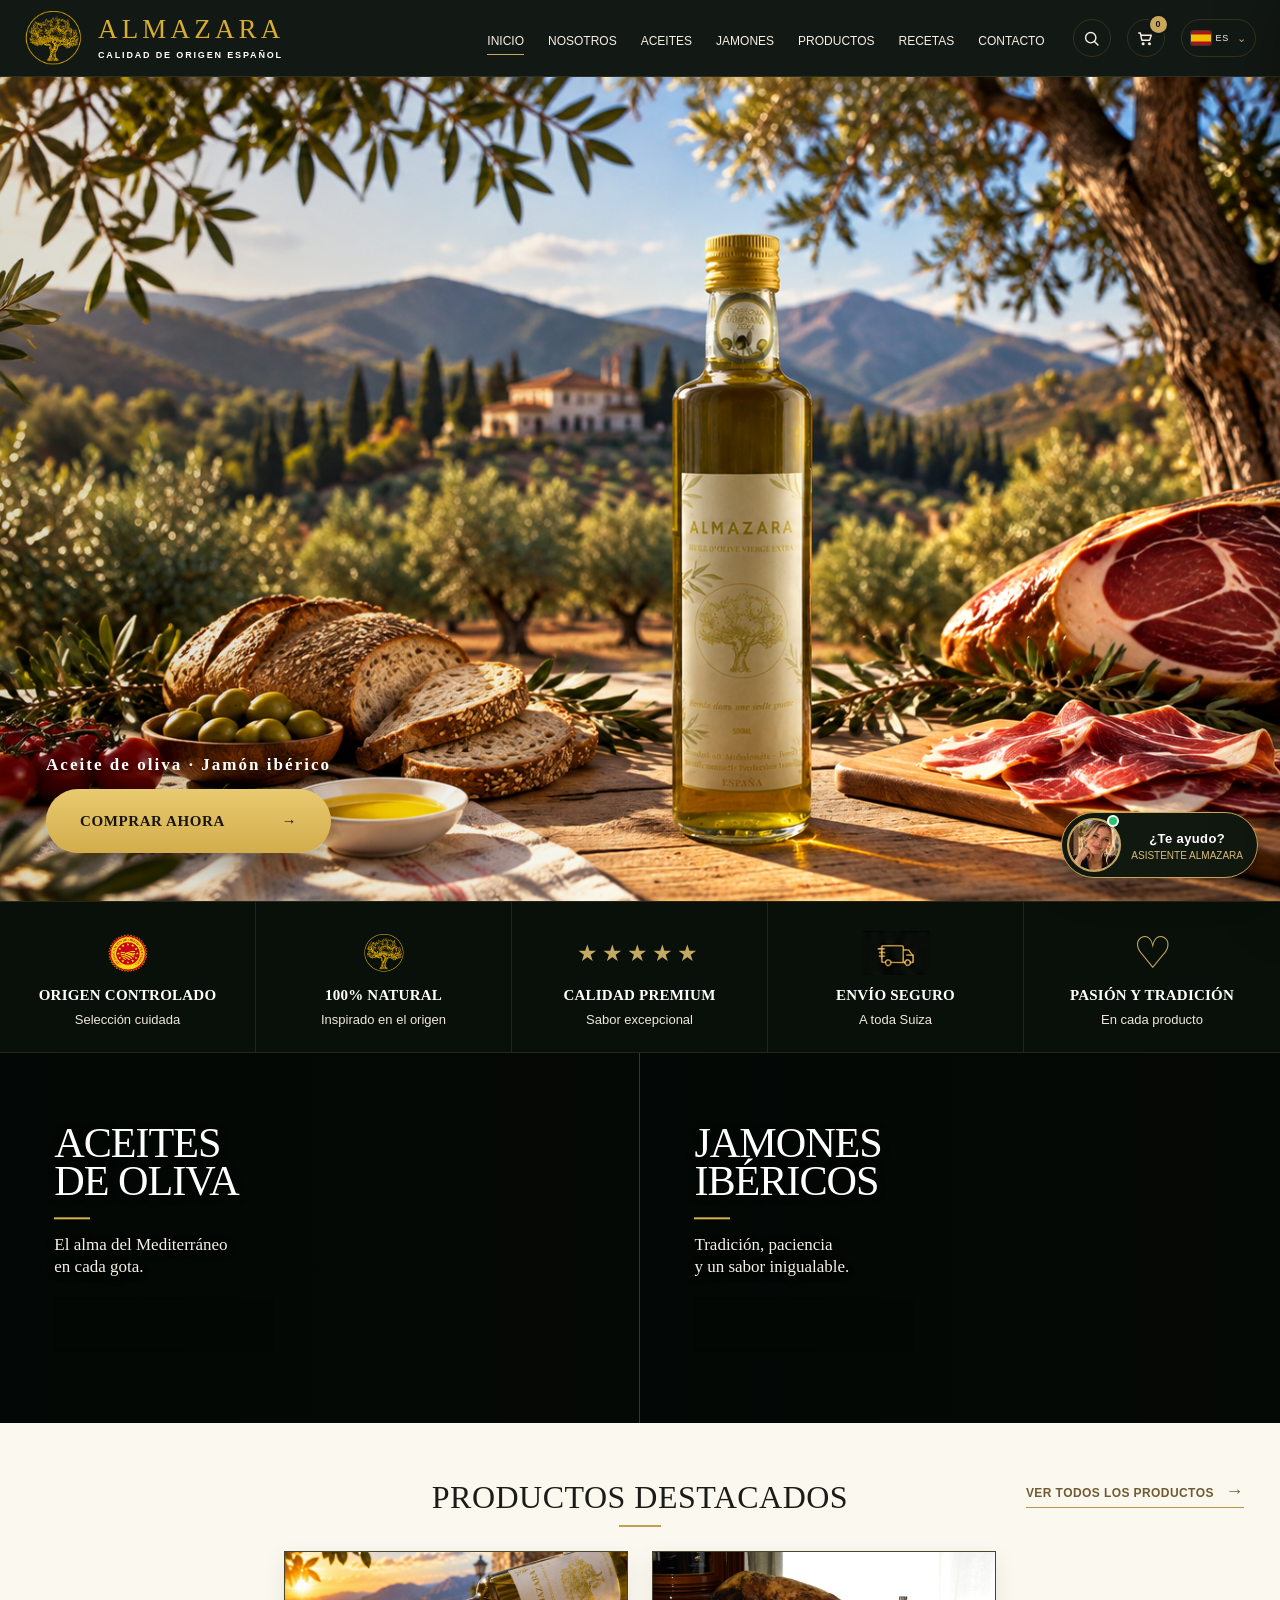
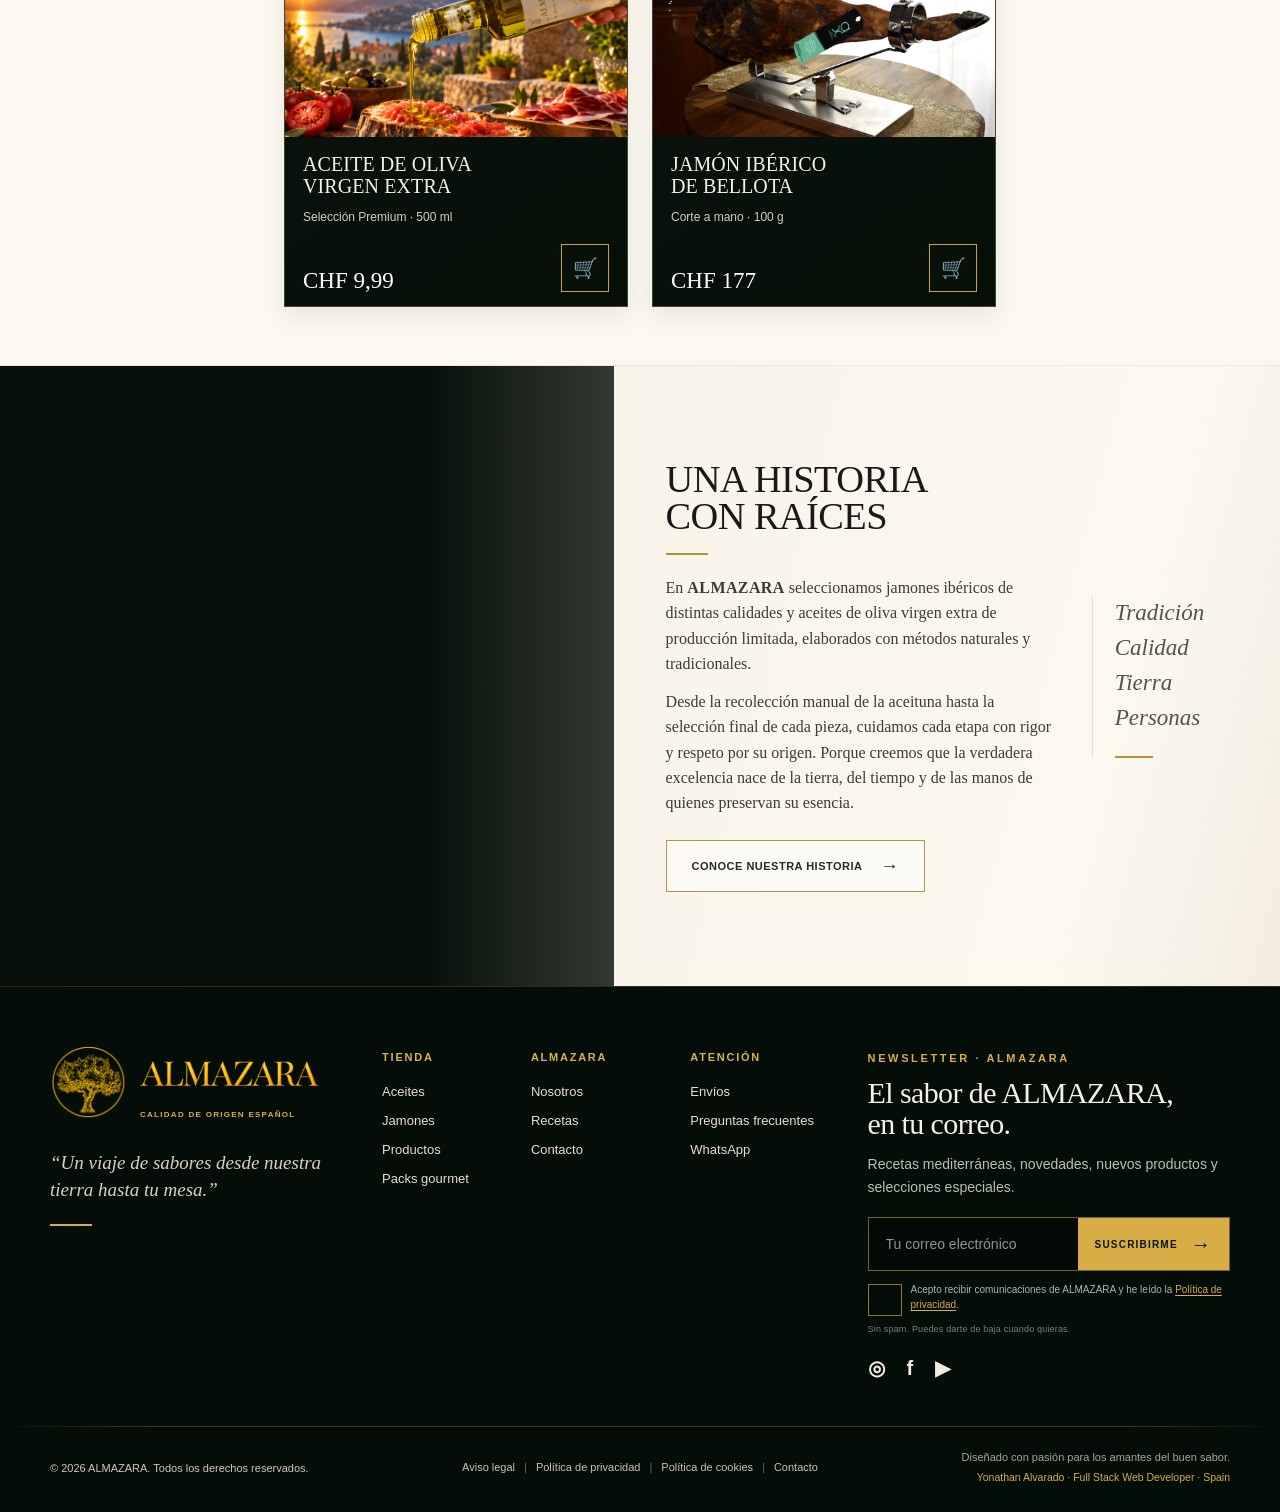
==== commit 42feb953: "Actual Imagenes Reales : )" ====
--- a/index.html
+++ b/index.html
@@ -1,43 +1,38 @@
 <!DOCTYPE html>
 
-<html lang="es"><head><meta charset="utf-8"/><meta content="width=device-width,initial-scale=1" name="viewport"/><title>Inicio · ALMAZARA</title><link href="assets/css/style.css" rel="stylesheet"/><link href="assets/css/responsive-v2.css" rel="stylesheet"/></head><body class="home-page"><header class="site-header"><div class="container nav">
+<html lang="es"><head><meta charset="utf-8"/><meta content="width=device-width,initial-scale=1" name="viewport"/><title>Inicio · ALMAZARA</title><link href="assets/css/style.css" rel="stylesheet"/><link href="assets/css/responsive-v2.css" rel="stylesheet"/><style id="video-cta-fix">
+body.home-page .home-hero #heroVideoBuy{position:absolute!important;left:46px!important;bottom:48px!important;z-index:9999!important;display:flex!important;align-items:center!important;justify-content:space-between!important;gap:28px!important;min-width:285px!important;min-height:64px!important;padding:0 34px!important;border-radius:999px!important;background:linear-gradient(180deg,#e8ca70,#d3ad4b)!important;color:#17150e!important;text-decoration:none!important;box-shadow:0 12px 30px rgba(0,0,0,.32)!important;font-family:Georgia,"Times New Roman",serif!important;font-size:15px!important;font-weight:700!important;letter-spacing:.04em!important;opacity:1!important;visibility:visible!important;pointer-events:auto!important;transition:opacity .45s ease,transform .45s ease!important}
+body.home-page .home-hero.is-photo-phase #heroVideoBuy{opacity:0!important;visibility:hidden!important;pointer-events:none!important;transform:translateY(8px)!important}
+@media(max-width:640px){body.home-page .home-hero #heroVideoBuy{left:16px!important;bottom:20px!important;min-width:205px!important;min-height:52px!important;padding:0 24px!important;font-size:12px!important}}
+
+body.home-page .home-hero #heroVideoProductLabel{position:absolute!important;left:46px!important;bottom:126px!important;z-index:9999!important;margin:0!important;color:#fff!important;font-family:Georgia,"Times New Roman",serif!important;font-size:17px!important;font-weight:600!important;letter-spacing:.12em!important;text-shadow:0 2px 12px rgba(0,0,0,.72)!important;opacity:1!important;visibility:visible!important;transition:opacity .45s ease,transform .45s ease!important}
+body.home-page .home-hero.is-photo-phase #heroVideoProductLabel{opacity:0!important;visibility:hidden!important;transform:translateY(8px)!important}
+@media(max-width:640px){body.home-page .home-hero #heroVideoProductLabel{left:16px!important;bottom:82px!important;font-size:13px!important;letter-spacing:.08em!important}}
+</style></head><body class="home-page"><header class="site-header"><div class="container nav">
 <a aria-label="ALMAZARA · Inicio" class="brand brand-logo" href="index.html"><img alt="" class="brand-symbol" src="assets/img/logo-almazara.png"/><span class="brand-word"><span class="brand-wordmark-text">ALMAZARA</span><small>CALIDAD DE ORIGEN ESPAÑOL</small></span></a>
 <nav class="nav-links"><a class="active" href="index.html">INICIO</a><a class="" href="nosotros.html">NOSOTROS</a><a class="" href="aceites.html">ACEITES</a><a class="" href="jamones.html">JAMONES</a><a class="" href="productos.html">PRODUCTOS</a><a class="" href="recetas.html">RECETAS</a><a class="" href="contacto.html">CONTACTO</a></nav><div class="nav-tools premium-tools">
-<button aria-label="Buscar" class="head-tool search-trigger" type="button"><span class="tool-icon">⌕</span></button>
-<button aria-label="Abrir cesta" class="head-tool cart-trigger" type="button"><span class="tool-icon">🛒</span><span class="cart-count">0</span></button>
-<div class="lang-switch"><button aria-expanded="false" aria-haspopup="true" class="head-tool lang-trigger" type="button"><span>ES</span><span class="chev">⌄</span></button><div class="lang-menu" role="menu"><button class="active" data-lang="ES">ES <small>Español</small><b>✓</b></button><button data-lang="DE">DE <small>Deutsch</small></button><button data-lang="FR">FR <small>Français</small></button><button data-lang="IT">IT <small>Italiano</small></button><button data-lang="EN">EN <small>English</small></button></div></div>
+<button aria-label="Buscar" class="head-tool search-trigger" type="button"><span class="tool-icon" aria-hidden="true"><svg viewBox="0 0 24 24"><circle cx="11" cy="11" r="6.5"></circle><path d="M16 16l4.2 4.2"></path></svg></span></button>
+<button aria-label="Abrir cesta" class="head-tool cart-trigger" type="button"><span class="tool-icon" aria-hidden="true"><svg viewBox="0 0 24 24"><path d="M3.5 5h2l1.8 9.1h9.9l2-6.2H7"></path><circle cx="9" cy="18.5" r="1"></circle><circle cx="17" cy="18.5" r="1"></circle></svg></span><span class="cart-count">0</span></button>
+<div class="lang-switch"><button aria-expanded="false" aria-haspopup="true" class="head-tool lang-trigger" type="button"><img class="lang-flag" src="assets/flags/es.svg" alt="" aria-hidden="true"/><span class="lang-code">ES</span><span class="chev">⌄</span></button><div class="lang-menu" role="menu"><button class="active" data-lang="ES"><img class="menu-flag" src="assets/flags/es.svg" alt="" aria-hidden="true"/><span class="menu-code">ES</span><small>Español</small><b>✓</b></button><button data-lang="DE"><img class="menu-flag" src="assets/flags/de.svg" alt="" aria-hidden="true"/><span class="menu-code">DE</span><small>Deutsch</small></button><button data-lang="FR"><img class="menu-flag" src="assets/flags/fr.svg" alt="" aria-hidden="true"/><span class="menu-code">FR</span><small>Français</small></button><button data-lang="IT"><img class="menu-flag" src="assets/flags/it.svg" alt="" aria-hidden="true"/><span class="menu-code">IT</span><small>Italiano</small></button><button data-lang="EN"><img class="menu-flag" src="assets/flags/en.svg" alt="" aria-hidden="true"/><span class="menu-code">EN</span><small>English</small></button></div></div>
 </div>
 </div></header><section aria-label="ALMAZARA · El sabor del origen" class="hero home-hero home-hero-live">
-<div class="hero-media">
-<img alt="Paisaje mediterráneo con aceite de oliva ALMAZARA, aceitunas, jamón, queso y pan" src="assets/img/home-hero.jpg"/>
+<div class="hero-media home-hero-sequence" data-hero-sequence>
+<video class="home-hero-video hero-sequence-item is-active" autoplay muted playsinline preload="metadata" poster="assets/img/home-hero-slide-product.png" aria-hidden="true"><source src="assets/video/almazara-hero.mp4" type="video/mp4"/></video>
+<img class="hero-sequence-item" alt="Aceite de oliva ALMAZARA con jamón ibérico en una mesa mediterránea" src="assets/img/home-hero-slide-product.png"/>
+<img class="hero-sequence-item" alt="Olivar mediterráneo con camino entre los olivos" src="assets/img/home-hero-slide-olivar.jpg"/>
+<img class="hero-sequence-item" alt="Jamón ibérico en jamonero con su etiqueta original" src="assets/img/home-hero-slide-ham.png"/>
 </div>
 <div class="container hero-inner">
-<div class="hero-copy-live">
-<div class="hero-kicker-live">TRADICIÓN <span>·</span> ORIGEN <span>·</span> EXCELENCIA</div>
-<div aria-hidden="true" class="hero-kicker-line"></div>
-<h1>EL SABOR<br/>DEL <span class="gold">ORIGEN</span></h1>
-<p class="hero-lead-live">Aceites de oliva, jamones ibéricos y productos gourmet<br class="hero-br"/> seleccionados por su origen, carácter y excelencia.</p>
+<div class="hero-copy-live hero-photo-message" aria-live="polite">
+<h1>EL SABOR<br/>DEL ORIGEN</h1>
+<p class="hero-lead-live">Aceite de oliva <span>·</span> Jamón ibérico</p>
 <div class="hero-actions-live2">
-<a class="hero-btn-live hero-btn-primary" href="#main"><span>DESCUBRIR ALMAZARA</span><span class="hero-arrow">→</span></a>
-<a class="hero-btn-live hero-btn-secondary" href="productos.html"><span aria-hidden="true" class="hero-cart">🛒</span><span>COMPRAR AHORA</span></a>
-</div>
-<div class="hero-signature-live"><span></span><em>Una tierra. Una tradición. Un sabor excepcional.</em><span></span></div>
-<div aria-label="Valores de ALMAZARA" class="hero-trust-live2">
-<div class="hero-trust-item">
-<svg aria-hidden="true" viewbox="0 0 64 64"><path d="M51 9C30 12 17 21 11 39c10 2 23 0 31-9 7-7 9-15 9-21Z"></path><path d="M12 48c8-12 18-21 33-30"></path></svg>
-<b>CALIDAD<br/>DE ORIGEN<br/>ESPAÑOL</b>
-</div>
-<div class="hero-trust-item">
-<svg aria-hidden="true" viewbox="0 0 64 64"><path d="M32 6c-10 0-18 8-18 18 0 13 18 34 18 34s18-21 18-34C50 14 42 6 32 6Z"></path><circle cx="32" cy="24" r="6"></circle><path d="M21 52h22"></path></svg>
-<b>ORIGEN<br/>GARANTIZADO</b>
-</div>
-<div class="hero-trust-item">
-<svg aria-hidden="true" viewbox="0 0 64 64"><path d="m8 20 10 12 14-18 14 18 10-12-5 31H13L8 20Z"></path><circle cx="8" cy="17" r="3"></circle><circle cx="32" cy="11" r="3"></circle><circle cx="56" cy="17" r="3"></circle><path d="M14 55h36"></path></svg>
-<b>EXPERIENCIA<br/>GOURMET</b>
+<a class="hero-btn-live hero-btn-primary" href="productos.html"><span>COMPRAR AHORA</span><span class="hero-arrow">→</span></a>
 </div>
 </div>
 </div>
-</div>
+<p id="heroVideoProductLabel">Aceite de oliva <span aria-hidden="true">·</span> Jamón ibérico</p>
+<a id="heroVideoBuy" class="hero-video-buy" href="productos.html" aria-label="Comprar ahora"><span>COMPRAR AHORA</span><span aria-hidden="true">→</span></a>
 </section>
 <section class="values">
 <div class="value"><div class="ico"><img alt="Denominación de Origen Protegida" class="value-icon-img origin-icon" src="assets/img/denominacion-origen-protegida.png"/></div><b>ORIGEN CONTROLADO</b><small>Selección cuidada</small></div>
@@ -48,23 +43,25 @@
 </section>
 <main id="main">
 <section class="feature-grid feature-grid-home-final reveal">
-<article class="feature-card"><img alt="Aceite de oliva" src="assets/img/home-oil-clean.jpg"/><div class="copy"><h3>ACEITES<br/>DE OLIVA</h3><span aria-hidden="true" class="feature-accent"></span><p>El alma del Mediterráneo<br/>en cada gota.</p><a class="btn" href="aceites.html">DESCUBRIR ACEITES <span aria-hidden="true">→</span></a></div></article>
-<article class="feature-card"><img alt="Jamón ibérico" src="assets/img/home-ham-clean.jpg"/><div class="copy"><h3>JAMONES<br/>IBÉRICOS</h3><span aria-hidden="true" class="feature-accent"></span><p>Tradición, paciencia<br/>y un sabor inigualable.</p><a class="btn" href="jamones.html">DESCUBRIR JAMONES <span aria-hidden="true">→</span></a></div></article>
+<article class="feature-card feature-card-oil"><video class="feature-bg-video" autoplay muted loop playsinline preload="metadata" aria-hidden="true"><source src="assets/video/almazara-aceites-loop.mp4" type="video/mp4"/></video><div class="copy"><h3>ACEITES<br/>DE OLIVA</h3><span aria-hidden="true" class="feature-accent"></span><p>El alma del Mediterráneo<br/>en cada gota.</p><a class="btn" href="aceites.html">DESCUBRIR ACEITES <span aria-hidden="true">→</span></a></div></article>
+<article class="feature-card feature-card-ham"><video class="feature-bg-video" autoplay muted loop playsinline preload="metadata" aria-hidden="true"><source src="assets/video/almazara-jamones-loop.mp4" type="video/mp4"/></video><div class="copy"><h3>JAMONES<br/>IBÉRICOS</h3><span aria-hidden="true" class="feature-accent"></span><p>Tradición, paciencia<br/>y un sabor inigualable.</p><a class="btn" href="jamones.html">DESCUBRIR JAMONES <span aria-hidden="true">→</span></a></div></article>
 </section>
 <section class="product-strip home-products-premium"><div class="container">
 <div class="home-products-head"><h2 class="section-title">PRODUCTOS DESTACADOS</h2><a class="home-products-all" href="productos.html">VER TODOS LOS PRODUCTOS <span>→</span></a></div>
 <div aria-hidden="true" class="home-products-line"></div>
 <div class="cards reveal">
-<div class="card"><div class="card-media"><img alt="Aceite de oliva virgen extra" src="assets/img/prod-oil-premium.png"/></div><div class="card-body"><h3>ACEITE DE OLIVA<br/>VIRGEN EXTRA</h3><div class="meta">Selección Premium · 500 ml</div><div class="card-bottom"><div class="price">CHF 24,90</div><a aria-label="Ver aceite de oliva virgen extra" class="product-cart" href="productos.html">🛒</a></div></div></div>
-<div class="card"><div class="card-media"><img alt="Jamón ibérico de bellota" src="assets/img/prod-ham-premium.png"/></div><div class="card-body"><h3>JAMÓN IBÉRICO<br/>DE BELLOTA</h3><div class="meta">Corte a mano · 100 g</div><div class="card-bottom"><div class="price">CHF 26,90</div><a aria-label="Ver jamón ibérico" class="product-cart" href="productos.html">🛒</a></div></div></div>
-<div class="card"><div class="card-media"><img alt="Paleta ibérica de bellota" src="assets/img/prod-paleta-premium.png"/></div><div class="card-body"><h3>PALETA IBÉRICA<br/>DE BELLOTA</h3><div class="meta">Corte a mano · 100 g</div><div class="card-bottom"><div class="price">CHF 19,90</div><a aria-label="Ver paleta ibérica" class="product-cart" href="productos.html">🛒</a></div></div></div>
-<div class="card"><div class="card-media"><img alt="Pack gourmet Almazara" src="assets/img/prod-gourmet-premium.png"/></div><div class="card-body"><h3>PACK GOURMET<br/>ALMAZARA</h3><div class="meta">Aceite + Jamón + Selección</div><div class="card-bottom"><div class="price">CHF 59,90</div><a aria-label="Ver pack gourmet Almazara" class="product-cart" href="productos.html">🛒</a></div></div></div>
-<div class="card"><div class="card-media"><img alt="Quesos artesanos" src="assets/img/prod-cheese-premium.png"/></div><div class="card-body"><h3>QUESOS ARTESANOS</h3><div class="meta">Selección especial</div><div class="card-bottom"><div class="price">CHF 14,90</div><a aria-label="Ver quesos artesanos" class="product-cart" href="productos.html">🛒</a></div></div></div>
+<div class="card"><div class="card-media"><img alt="Aceite de oliva virgen extra" src="assets/img/prod-oil-landscape-almazara-v2.png"/></div><div class="card-body"><h3>ACEITE DE OLIVA<br/>VIRGEN EXTRA</h3><div class="meta">Selección Premium · 500 ml</div><div class="card-bottom"><div class="price">CHF 9,99</div><a aria-label="Ver aceite de oliva virgen extra" class="product-cart" href="productos.html">🛒</a></div></div></div>
+<div class="card"><div class="card-media"><img alt="Jamón ibérico de bellota" src="assets/img/prod-ham-real-bright.jpg"/></div><div class="card-body"><h3>JAMÓN IBÉRICO<br/>DE BELLOTA</h3><div class="meta">Corte a mano · 100 g</div><div class="card-bottom"><div class="price">CHF 177</div><a aria-label="Ver jamón ibérico" class="product-cart" href="productos.html">🛒</a></div></div></div>
 </div></div></section>
 <section aria-label="Una historia con raíces" class="home-story-premium reveal">
-<a aria-label="Ver la historia de ALMAZARA" class="home-story-visual" href="nosotros.html">
-<img alt="ALMAZARA: aceite de oliva, jamón ibérico y paisaje mediterráneo al atardecer" src="assets/img/home-history-premium.png"/>
-</a>
+<div aria-label="Vídeo ALMAZARA" class="home-story-visual home-story-video-wrap">
+<video class="home-story-video home-story-video-bg" autoplay muted loop playsinline preload="metadata" aria-hidden="true">
+<source src="assets/video/almazara-story-vertical.mp4" type="video/mp4"/>
+</video>
+<video class="home-story-video home-story-video-main" autoplay muted loop playsinline preload="metadata" aria-label="ALMAZARA: tradición mediterránea y aceite de oliva">
+<source src="assets/video/almazara-story-vertical.mp4" type="video/mp4"/>
+</video>
+</div>
 <div class="home-story-content">
 <div class="home-story-copy">
 <h2>UNA HISTORIA<br/>CON RAÍCES</h2>
--- a/assets/css/style.css
+++ b/assets/css/style.css
@@ -578,11 +578,11 @@
 .home-page .home-hero-live .hero-media{position:absolute;inset:0;z-index:0}
 .home-page .home-hero-live .hero-media img{
   width:100%;height:100%;object-fit:cover;object-position:center center;
-  transform:none!important;animation:none!important;filter:saturate(1.02) contrast(1.02);
+  transform:none!important;animation:none!important;filter:brightness(1.13) saturate(1.08) contrast(1.03) sepia(.025);
 }
 .home-page .home-hero-live .hero-media:after{
   content:"";position:absolute;inset:0;
-  background:linear-gradient(90deg,rgba(2,6,4,.86) 0%,rgba(2,6,4,.72) 28%,rgba(2,6,4,.28) 46%,rgba(2,6,4,.05) 64%,rgba(2,6,4,.02) 100%);
+  background:linear-gradient(90deg,rgba(2,6,4,.14) 0%,rgba(2,6,4,.08) 28%,rgba(2,6,4,.025) 48%,rgba(2,6,4,0) 68%,rgba(2,6,4,0) 100%);
 }
 .home-page .home-hero-live .hero-inner{
   position:relative;z-index:2;height:100%;min-height:100%;display:flex;align-items:flex-start;
@@ -1913,3 +1913,246 @@
   body.home-page .home-hero-live .hero-actions-live2{top:676px!important}
   body.home-page .home-hero-live .hero-signature-live{top:794px!important}
 }
+
+
+/* FASE 1 · Video cinematografico solo en la cabecera de Inicio (escritorio) */
+.home-page .home-hero-live .home-hero-video{display:none}
+@media (min-width:1101px){
+  .home-page .home-hero-live .home-hero-video{
+    display:block;position:absolute;inset:0;width:100%;height:100%;
+    object-fit:cover;object-position:center center;z-index:0;
+  }
+  .home-page .home-hero-live .hero-media>img{visibility:hidden}
+}
+
+/* FASE 2 · El video es el protagonista: sin textos superpuestos en escritorio.
+   Mobile queda exactamente como estaba. */
+@media (min-width:1101px){
+  .home-page .home-hero-live .hero-copy-live{
+    opacity:0!important;
+    visibility:hidden!important;
+    pointer-events:none!important;
+  }
+}
+
+/* ALMAZARA · Secuencia cinematográfica del hero de Inicio */
+.home-page .home-hero-sequence{overflow:hidden;background:#0b0e0b}
+.home-page .home-hero-sequence .hero-sequence-item{position:absolute;inset:0;width:100%;height:100%;object-fit:cover;opacity:0;visibility:hidden;transition:opacity 1.25s ease,visibility 0s linear 1.25s;transform:none;filter:saturate(1.03) contrast(1.03)}
+.home-page .home-hero-sequence .hero-sequence-item.is-active{opacity:1;visibility:visible;transition:opacity 1.25s ease;z-index:1}
+.home-page .home-hero-sequence .home-hero-video{object-position:center center}
+.home-page .home-hero-sequence img:nth-of-type(1){object-position:center center}
+.home-page .home-hero-sequence img:nth-of-type(2){object-position:center center}
+.home-page .home-hero-sequence img:nth-of-type(3){object-position:center center}
+.home-page .home-hero-sequence:after{z-index:3;pointer-events:none}
+@media (prefers-reduced-motion:reduce){.home-page .home-hero-sequence .hero-sequence-item{transition:none}}
+\n\n/* ALMAZARA 2026 · Hero minimalista: vídeo limpio + mensaje solo en fotografías */\n.home-page .home-hero .hero-photo-message{\n  opacity:0;visibility:hidden;transform:translateY(12px);pointer-events:none;\n  transition:opacity .85s ease,transform .85s ease,visibility 0s linear .85s;\n}\n.home-page .home-hero:has(.home-hero-sequence.is-photo-phase) .hero-photo-message{\n  opacity:1;visibility:visible;transform:translateY(0);pointer-events:auto;\n  transition:opacity .85s ease .25s,transform .85s ease .25s;\n}\n.home-page .home-hero .hero-photo-message h1{margin-bottom:14px}\n.home-page .home-hero .hero-photo-message .hero-lead-live{margin-bottom:24px;text-transform:uppercase;letter-spacing:.16em;font-family:Arial,sans-serif;font-size:13px;font-weight:700}\n.home-page .home-hero .hero-photo-message .hero-lead-live span{color:var(--gold,#d8b447);padding:0 7px}\n.home-page .home-hero .hero-photo-message .hero-actions-live2{margin-top:0}\n@media (max-width:640px){\n  .home-page .home-hero .hero-photo-message{text-align:center!important;width:min(92%,430px)!important;margin-inline:auto!important}\n  .home-page .home-hero .hero-photo-message h1{font-size:clamp(38px,11vw,54px)!important;line-height:.94!important}\n  .home-page .home-hero .hero-photo-message .hero-lead-live{font-size:10px!important;letter-spacing:.11em!important;margin-bottom:17px!important}\n  .home-page .home-hero .hero-photo-message .hero-actions-live2{justify-content:center!important}\n}\n@media (prefers-reduced-motion:reduce){.home-page .home-hero .hero-photo-message{transition:none!important}}\n
+/* =========================================================
+   INICIO · HEADER + HERO PREMIUM APROBADOS · 2026-09-19
+   Solo afecta a la página de Inicio.
+   ========================================================= */
+@media (min-width:1101px){
+  .home-page .site-header{
+    position:sticky;top:0;
+    background:rgba(10,13,10,.76);
+    -webkit-backdrop-filter:blur(9px) saturate(115%);
+    backdrop-filter:blur(9px) saturate(115%);
+    border-bottom:1px solid rgba(216,180,71,.18);
+  }
+  .home-page .site-header .container.nav{width:min(1440px,calc(100% - 72px));height:84px;gap:22px}
+  .home-page .site-header .brand-logo{gap:13px}
+  .home-page .site-header .brand-symbol{width:56px;height:56px;flex-basis:56px}
+  .home-page .site-header .brand-word{width:242px;min-width:242px}
+  .home-page .site-header .brand-wordmark-text{
+    font-family:"Abril Display","Abril Fatface",Georgia,"Times New Roman",serif;
+    font-size:29px;font-weight:400;line-height:.92;letter-spacing:.105em;color:#d9b33d;
+  }
+  .home-page .site-header .brand-wordmark-text + small{
+    margin-top:7px;color:#d9b33d;font-family:"Abril Display",Georgia,"Times New Roman",serif;
+    font-size:9px;font-weight:400;letter-spacing:.12em;text-transform:none;
+  }
+  .home-page .site-header .nav-links{gap:27px}
+  .home-page .site-header .nav-links a{font-family:Georgia,"Times New Roman",serif;font-size:10px;letter-spacing:.07em;padding:33px 0 28px;color:#f6f0e5}
+  .home-page .site-header .nav-links a:hover:after,.home-page .site-header .nav-links a.active:after{bottom:21px;background:#d9b33d}
+  .home-page .site-header .premium-tools{gap:4px!important}
+  .home-page .site-header .head-tool{border:0;width:39px;height:39px;color:#fff;border-radius:0}
+  .home-page .site-header .head-tool:hover,.home-page .site-header .head-tool:focus-visible{background:transparent;color:#d9b33d;transform:none}
+  .home-page .site-header .tool-icon{width:19px;height:19px;display:block}
+  .home-page .site-header .tool-icon svg{display:block;width:100%;height:100%;fill:none;stroke:currentColor;stroke-width:1.7;stroke-linecap:round;stroke-linejoin:round}
+  .home-page .site-header .cart-count{display:none}
+  .home-page .site-header .lang-trigger{display:flex;align-items:center;gap:5px;width:auto;min-width:65px;padding:0 4px;color:#fff}
+  .home-page .site-header .lang-trigger .lang-flag{font-size:17px!important;line-height:1}
+  .home-page .site-header .lang-trigger .lang-code{font-size:9px!important;letter-spacing:.08em}
+  .home-page .site-header .lang-trigger .chev{font-size:10px!important;margin-left:0}
+}
+
+.home-page .home-hero .hero-photo-message{max-width:560px}
+.home-page .home-hero .hero-photo-message h1{
+  position:relative;margin:0 0 20px;padding-top:24px;
+  color:#fff;font-family:"Abril Display",Georgia,"Times New Roman",serif;
+  font-size:clamp(54px,4.7vw,78px);font-weight:400;line-height:.94;letter-spacing:.035em;
+}
+.home-page .home-hero .hero-photo-message h1:before{
+  content:"";position:absolute;top:0;left:0;width:58px;height:1px;background:#d9b33d;
+}
+.home-page .home-hero .hero-photo-message .hero-lead-live{
+  margin:0 0 25px;color:#fff;font-family:Georgia,"Times New Roman",serif;font-size:12px;font-weight:400;line-height:1.2;letter-spacing:.28em;
+}
+.home-page .home-hero .hero-photo-message .hero-btn-primary{
+  min-width:210px;min-height:48px;padding:0 26px;border:0;border-radius:999px;background:linear-gradient(180deg,#e4c56f,#cda94e);color:#17150e;
+  box-shadow:0 9px 28px rgba(0,0,0,.18);font-family:Georgia,"Times New Roman",serif;font-size:10px;font-weight:700;letter-spacing:.12em;
+}
+.home-page .home-hero .hero-photo-message .hero-btn-primary:hover{background:linear-gradient(180deg,#ecd27e,#d5b355);transform:translateY(-1px)}
+.home-page .home-hero-sequence.is-photo-phase:after{
+  background:linear-gradient(90deg,rgba(5,8,5,.60) 0%,rgba(5,8,5,.32) 34%,rgba(5,8,5,.06) 66%,rgba(5,8,5,.10) 100%);
+}
+
+
+/* ALMAZARA · Mensaje premium visible únicamente tras el vídeo */
+.home-page .home-hero.is-photo-phase .hero-photo-message{
+  opacity:1;visibility:visible;transform:translateY(0);pointer-events:auto;
+  transition:opacity .85s ease .25s,transform .85s ease .25s;
+}
+.home-page .home-hero:not(.is-photo-phase) .hero-photo-message{
+  opacity:0;visibility:hidden;transform:translateY(12px);pointer-events:none;
+}
+
+/* FIX 2026-09-19 · Mostrar mensaje del hero durante las fotografías en escritorio */
+@media (min-width:1101px){
+  .home-page .home-hero-live.is-photo-phase .hero-photo-message{
+    opacity:1!important;
+    visibility:visible!important;
+    transform:translateY(0)!important;
+    pointer-events:auto!important;
+  }
+}
+
+/* Imagen 1: mostrar el mensaje HTML premium superpuesto, igual que en las demás fotografías. */
+.home-page .home-hero.is-product-photo .hero-photo-message{opacity:1!important;visibility:visible!important;transform:translateY(0)!important;pointer-events:auto!important;display:block!important;}
+\n\n/* ALMAZARA 2026 · CTA exclusivo del vídeo de Inicio */
+.home-page .home-hero .hero-video-buy{
+  position:absolute;left:max(22px,calc((100vw - 1500px)/2));bottom:22px;z-index:8;
+  display:flex;align-items:center;justify-content:space-between;gap:26px;
+  min-width:238px;min-height:58px;padding:0 30px;border-radius:999px;
+  background:linear-gradient(180deg,#e4c56f,#cda94e);color:#17150e;text-decoration:none;
+  box-shadow:0 12px 30px rgba(0,0,0,.25);font-family:Georgia,"Times New Roman",serif;
+  font-size:14px;font-weight:700;letter-spacing:.035em;
+  opacity:1;visibility:visible;transform:translateY(0);pointer-events:auto;
+  transition:opacity .55s ease,visibility 0s linear 0s,transform .25s ease,background .25s ease;
+}
+.home-page .home-hero .hero-video-buy:hover{background:linear-gradient(180deg,#ecd27e,#d5b355);transform:translateY(-2px)}
+.home-page .home-hero.is-photo-phase .hero-video-buy{
+  opacity:0;visibility:hidden;pointer-events:none;transform:translateY(8px);
+  transition:opacity .45s ease,visibility 0s linear .45s,transform .45s ease;
+}
+@media(max-width:640px){
+  .home-page .home-hero .hero-video-buy{left:14px;bottom:12px;min-width:190px;min-height:50px;padding:0 22px;font-size:11px;gap:20px}
+}
+@media(prefers-reduced-motion:reduce){.home-page .home-hero .hero-video-buy{transition:none!important}}
+
+/* Imagen 1 · restaurar título, subtítulo y CTA HTML sobre la fotografía */
+body.home-page .home-hero.is-product-photo .hero-photo-message{
+  display:block!important;
+  opacity:1!important;
+  visibility:visible!important;
+  transform:translateY(0)!important;
+  pointer-events:auto!important;
+}
+
+/* FIX 2026-09-19 · CTA visible exclusivamente durante el vídeo */
+body.home-page .home-hero.home-hero-live .hero-video-buy{
+  display:flex!important;
+  opacity:1!important;
+  visibility:visible!important;
+  pointer-events:auto!important;
+  z-index:50!important;
+}
+body.home-page .home-hero.home-hero-live.is-photo-phase .hero-video-buy{
+  display:none!important;
+  opacity:0!important;
+  visibility:hidden!important;
+  pointer-events:none!important;
+}
+
+
+/* HOME · HISTORIA — vídeo vertical 1080x1920 integrado */
+.home-page .home-story-premium{grid-template-columns:48% 52%;min-height:620px}
+.home-page .home-story-visual{min-height:620px;background:#07100a}
+.home-page .home-story-video-wrap{position:relative;isolation:isolate;overflow:hidden}
+.home-page .home-story-video{position:absolute;inset:0;width:100%;height:100%;pointer-events:none}
+.home-page .home-story-video-bg{z-index:0;object-fit:cover;object-position:center;filter:blur(24px) brightness(.48) saturate(1.12);transform:scale(1.09)}
+.home-page .home-story-video-main{z-index:1;object-fit:contain;object-position:center;background:transparent}
+.home-page .home-story-video-wrap:after{z-index:2;background:linear-gradient(90deg,rgba(3,7,4,.10),rgba(3,7,4,0) 70%,rgba(248,244,234,.18) 100%)}
+.home-page .home-story-content{padding:54px 4.4vw 52px 4vw;grid-template-columns:minmax(0,1fr) 132px;gap:34px}
+@media(max-width:1100px){
+ .home-page .home-story-premium{grid-template-columns:1fr;min-height:0}
+ .home-page .home-story-visual{min-height:720px}
+ .home-page .home-story-content{padding:44px 7vw}
+}
+@media(max-width:680px){
+ .home-page .home-story-visual{min-height:min(145vw,680px)}
+ .home-page .home-story-content{padding:38px 24px 42px}
+}
+@media(prefers-reduced-motion:reduce){
+ .home-page .home-story-video{animation:none!important}
+}
+
+/* HOME · Aceites — vídeo real de fondo en loop */
+.home-page .feature-grid-home-final .feature-card>video.feature-bg-video{
+  position:absolute;inset:0;width:100%;height:100%;display:block;
+  object-fit:cover;object-position:center center;z-index:0;
+  filter:saturate(1.05) contrast(1.03) brightness(1.04);
+}
+.home-page .feature-grid-home-final .feature-card-oil:after{z-index:1;}
+.home-page .feature-grid-home-final .feature-card-oil .copy{z-index:2;}
+
+
+/* HOME · PRODUCTOS DESTACADOS — solo Aceite + Jamón, centrados */
+.home-page .home-products-premium .cards{
+  grid-template-columns:repeat(2,minmax(280px,344px));
+  justify-content:center;
+  gap:24px;
+}
+@media(max-width:760px){
+  .home-page .home-products-premium .cards{grid-template-columns:repeat(2,minmax(0,344px));gap:18px}
+}
+@media(max-width:620px){
+  .home-page .home-products-premium .cards{grid-template-columns:1fr;max-width:360px;margin-left:auto;margin-right:auto}
+}
+
+/* HOME · Producto destacado Aceite — mostrar fotografía vertical completa */
+.home-page .home-products-premium .card:first-child .card-media{
+  background:#07130d;
+}
+.home-page .home-products-premium .card:first-child .card-media img{
+  object-fit:contain!important;
+  object-position:center center!important;
+  transform:none!important;
+}
+
+
+/* HOME · Aceite destacado — imagen horizontal nueva, botella completa y centrada */
+.home-page .home-products-premium .card:first-child .card-media img{
+  object-fit:cover!important;
+  object-position:center center!important;
+  transform:none!important;
+}
+.home-page .home-products-premium .card:first-child:hover .card-media img{transform:none!important;}
+
+
+/* === Header icons + language flags visibility fix === */
+.site-header .search-trigger .tool-icon,
+.site-header .cart-trigger .tool-icon{display:block!important;width:19px!important;height:19px!important;color:#f6f1e7!important;font-size:17px!important;line-height:19px!important;text-align:center!important}
+.site-header .tool-icon svg{display:block!important;width:19px!important;height:19px!important;fill:none!important;stroke:currentColor!important;stroke-width:1.8!important;stroke-linecap:round!important;stroke-linejoin:round!important;overflow:visible!important}
+.site-header .search-trigger:hover .tool-icon,.site-header .cart-trigger:hover .tool-icon{color:#d9b33d!important}
+.site-header .lang-trigger{display:flex!important;align-items:center!important;justify-content:center!important;gap:5px!important;min-width:66px!important}
+.site-header .lang-trigger .lang-flag{display:inline-block!important;font-size:17px!important;line-height:1!important}
+.site-header .lang-trigger .lang-code{display:inline-block!important;font-size:9px!important;letter-spacing:.08em!important;color:#f6f1e7!important}
+.lang-menu button{grid-template-columns:23px 27px 1fr 15px!important;column-gap:4px!important}
+.lang-menu .menu-flag{font-size:15px!important;line-height:1!important;letter-spacing:0!important}
+.lang-menu .menu-code{font:700 11px Arial,sans-serif!important;letter-spacing:.08em!important;color:#eee8da!important}
+.lang-menu button small{grid-column:3!important}
+.lang-menu button b{grid-column:4!important}
+
+/* Real SVG language flags — Windows/Chrome compatible */
+.site-header .lang-flag{display:block!important;width:20px!important;height:14px!important;object-fit:cover!important;border-radius:2px!important;box-shadow:0 0 0 1px rgba(255,255,255,.14)!important;flex:0 0 auto!important}
+.lang-menu .menu-flag{display:block!important;width:20px!important;height:13px!important;object-fit:cover!important;border-radius:2px!important;box-shadow:0 0 0 1px rgba(255,255,255,.12)!important}
--- a/assets/css/responsive-v2.css
+++ b/assets/css/responsive-v2.css
@@ -817,3 +817,12 @@
   body.contacto-page > .hero.hero-anim .cta-row{width:88%!important;margin:0 auto!important}
   body.contacto-page > .hero.hero-anim .btn{width:100%!important;min-height:40px!important;font-size:7.7px!important;white-space:nowrap!important}
 }
+
+/* Inicio · ajuste del nuevo hero minimalista en móvil */
+@media (max-width:640px){
+  body.home-page .home-hero-live .hero-photo-message h1{top:505px!important;padding-top:20px!important;font-family:"Abril Display",Georgia,"Times New Roman",serif!important;font-size:43px!important;line-height:.94!important;letter-spacing:.025em!important}
+  body.home-page .home-hero-live .hero-photo-message h1:before{left:50%!important;transform:translateX(-50%)!important;width:48px!important}
+  body.home-page .home-hero-live .hero-photo-message .hero-lead-live{top:605px!important;font-family:Georgia,"Times New Roman",serif!important;font-size:9px!important;letter-spacing:.22em!important;white-space:nowrap!important}
+  body.home-page .home-hero-live .hero-photo-message .hero-actions-live2{top:646px!important;width:220px!important}
+  body.home-page .home-hero-live .hero-photo-message .hero-btn-primary{min-height:46px!important;border-radius:999px!important}
+}
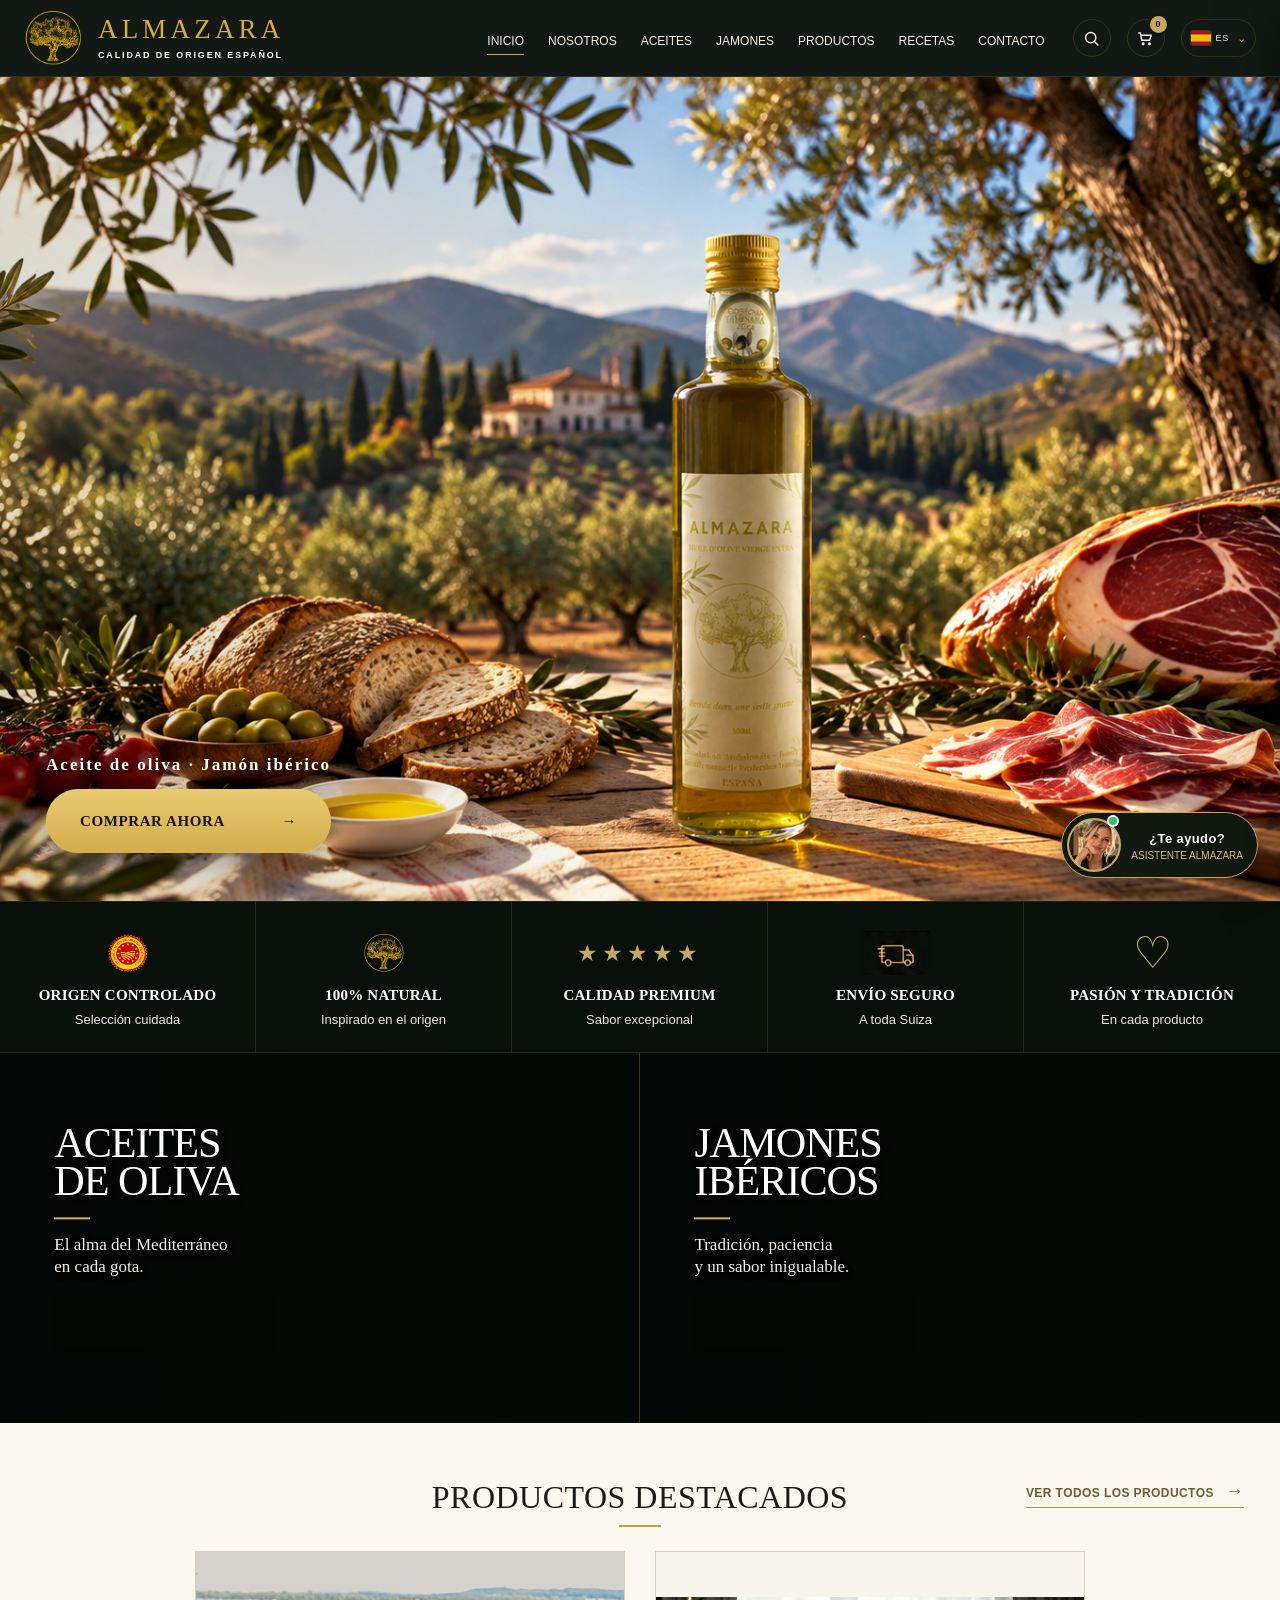
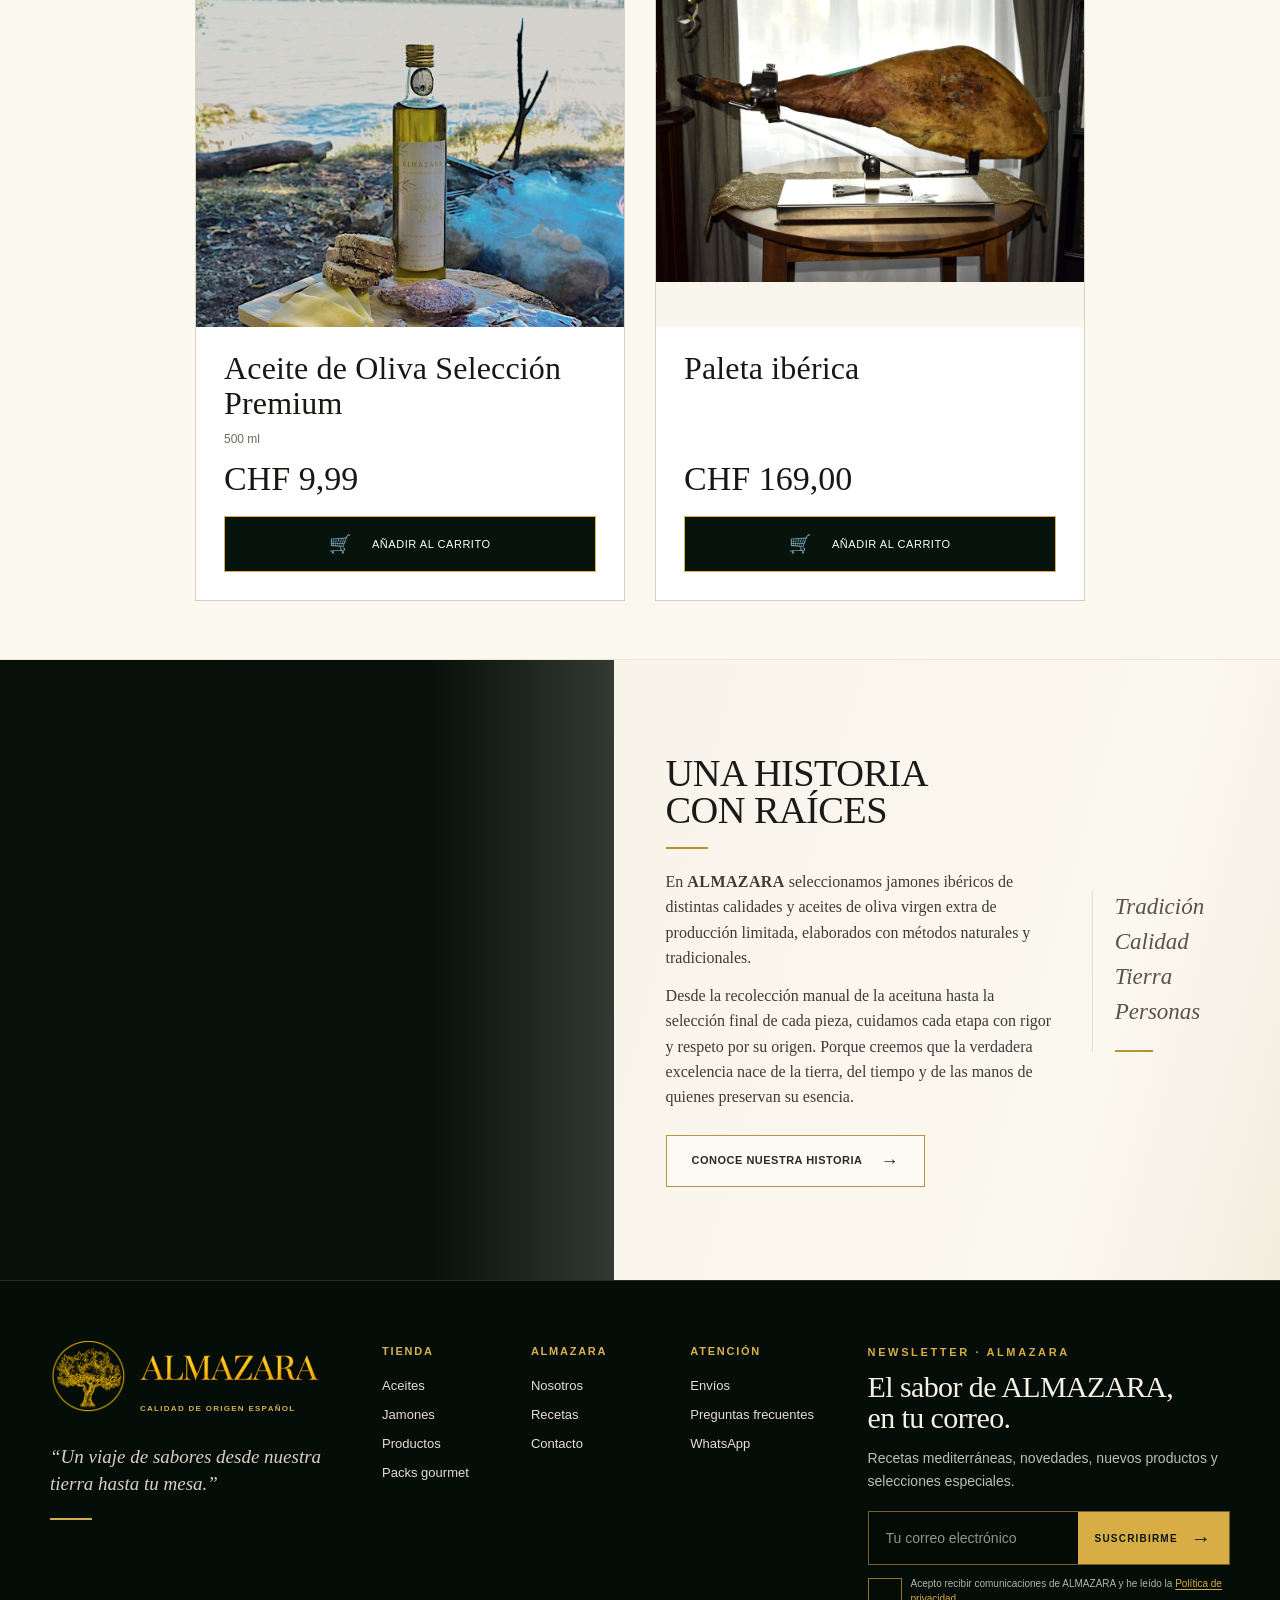
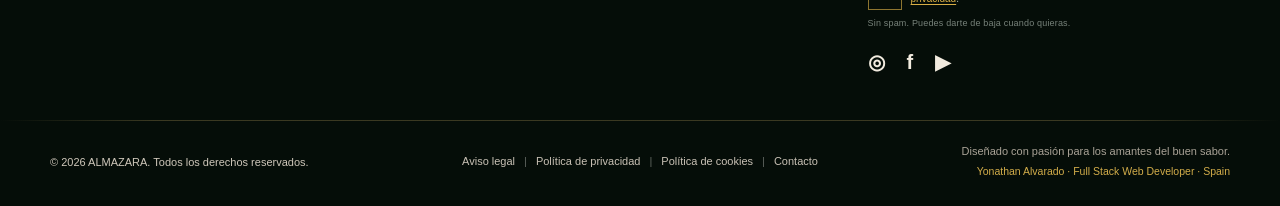
==== commit 66962c21: "Altual4 : )" ====
--- a/index.html
+++ b/index.html
@@ -50,8 +50,8 @@
 <div class="home-products-head"><h2 class="section-title">PRODUCTOS DESTACADOS</h2><a class="home-products-all" href="productos.html">VER TODOS LOS PRODUCTOS <span>→</span></a></div>
 <div aria-hidden="true" class="home-products-line"></div>
 <div class="cards reveal">
-<div class="card"><div class="card-media"><img alt="Aceite de oliva virgen extra" src="assets/img/prod-oil-landscape-almazara-v2.png"/></div><div class="card-body"><h3>ACEITE DE OLIVA<br/>VIRGEN EXTRA</h3><div class="meta">Selección Premium · 500 ml</div><div class="card-bottom"><div class="price">CHF 9,99</div><a aria-label="Ver aceite de oliva virgen extra" class="product-cart" href="productos.html">🛒</a></div></div></div>
-<div class="card"><div class="card-media"><img alt="Jamón ibérico de bellota" src="assets/img/prod-ham-real-bright.jpg"/></div><div class="card-body"><h3>JAMÓN IBÉRICO<br/>DE BELLOTA</h3><div class="meta">Corte a mano · 100 g</div><div class="card-bottom"><div class="price">CHF 177</div><a aria-label="Ver jamón ibérico" class="product-cart" href="productos.html">🛒</a></div></div></div>
+<div class="card"><div class="card-media"><img alt="Aceite de Oliva Selección Premium" src="assets/img/aceite-seleccion-premium-real.jpeg"/></div><div class="card-body"><h3>Aceite de Oliva Selección Premium</h3><div class="meta">500 ml</div><div class="price">CHF 9,99</div><a class="btn btn-dark" href="productos.html">AÑADIR AL CARRITO</a></div></div>
+<div class="card"><div class="card-media"><img alt="Paleta ibérica" src="assets/img/paleta-iberica-real.jpg"/></div><div class="card-body"><h3>Paleta ibérica</h3><div class="price">CHF 169,00</div><a class="btn btn-dark" href="productos.html">AÑADIR AL CARRITO</a></div></div>
 </div></div></section>
 <section aria-label="Una historia con raíces" class="home-story-premium reveal">
 <div aria-label="Vídeo ALMAZARA" class="home-story-visual home-story-video-wrap">
--- a/assets/css/style.css
+++ b/assets/css/style.css
@@ -2156,3 +2156,421 @@
 /* Real SVG language flags — Windows/Chrome compatible */
 .site-header .lang-flag{display:block!important;width:20px!important;height:14px!important;object-fit:cover!important;border-radius:2px!important;box-shadow:0 0 0 1px rgba(255,255,255,.14)!important;flex:0 0 auto!important}
 .lang-menu .menu-flag{display:block!important;width:20px!important;height:13px!important;object-fit:cover!important;border-radius:2px!important;box-shadow:0 0 0 1px rgba(255,255,255,.12)!important}
+
+/* Aceites: dos productos centrados */
+.aceites-page .product-strip .cards{grid-template-columns:repeat(2,minmax(0,344px));justify-content:center;}
+@media(max-width:760px){.aceites-page .product-strip .cards{grid-template-columns:1fr;max-width:360px;margin-left:auto;margin-right:auto;}}
+
+/* Jamones hero: fotografía invertida horizontalmente para dejar el cortador a la derecha */
+.jamones-hero-premium .hero-media img {
+  transform: scaleX(-1);
+}
+
+/* Jamones · Nuestros Ibéricos: dos productos centrados */
+#ibericos .cards{grid-template-columns:repeat(2,minmax(0,350px));justify-content:center}
+#ibericos .card-media img{width:100%;height:100%;object-fit:cover}
+
+/* PRODUCTOS — cabecera foto real: encuadre y overlay refinados */
+@media (min-width: 769px){
+  body.productos-page > .hero.hero-anim .hero-media img{
+    width:100%;height:100%;object-fit:cover!important;
+    object-position:50% 0%!important;
+    transform:none!important;animation:none!important;
+    filter:saturate(1.03) contrast(1.02)!important;
+  }
+  body.productos-page > .hero.hero-anim .hero-media:after{
+    background:linear-gradient(90deg,
+      rgba(3,8,5,.82) 0%,
+      rgba(3,8,5,.66) 24%,
+      rgba(3,8,5,.34) 43%,
+      rgba(3,8,5,.10) 64%,
+      rgba(3,8,5,.03) 100%)!important;
+  }
+  body.productos-page > .hero.hero-anim .hero-copy{max-width:650px!important;}
+}
+
+/* PRODUCTOS — corrección final: conservar la imagen actual sin oscurecerla */
+body.productos-page > .hero.hero-anim .hero-media:after{
+  background:transparent!important;
+  opacity:0!important;
+}
+body.productos-page > .hero.hero-anim .hero-media img{
+  filter:none!important;
+}
+
+
+/* PRODUCTOS · cabecera limpia con texto HTML, mismo lenguaje visual que Jamones */
+.productos-hero-premium .hero-media img{width:100%;height:100%;object-fit:cover;object-position:center center;transform:none!important;animation:none!important;filter:saturate(1.04) contrast(1.03)}
+.productos-hero-premium .hero-media:after{background:linear-gradient(90deg,rgba(4,8,5,.88) 0%,rgba(4,8,5,.72) 27%,rgba(4,8,5,.30) 47%,rgba(4,8,5,.05) 68%,rgba(4,8,5,.02) 100%)!important}
+.productos-hero-premium .hero-copy{max-width:610px!important;padding:52px 0!important;opacity:1!important;visibility:visible!important;pointer-events:auto!important}
+.productos-hero-premium .hero-copy h1{color:#fff}
+.productos-hero-premium .hero-copy .gold{color:var(--gold)}
+@media(max-width:760px){.productos-hero-premium .hero-media img{object-position:64% center}.productos-hero-premium .hero-media:after{background:linear-gradient(90deg,rgba(4,8,5,.90) 0%,rgba(4,8,5,.68) 50%,rgba(4,8,5,.18) 100%)!important}.productos-hero-premium .hero-copy{padding:40px 0!important}}
+
+/* PRODUCTOS · FINAL — imagen limpia y texto exclusivamente HTML/CSS */
+body.productos-page .productos-hero-premium .hero-media img{
+  width:100%;height:100%;object-fit:cover!important;object-position:center 72%!important;
+  transform:none!important;animation:none!important;filter:none!important;
+}
+body.productos-page .productos-hero-premium .hero-media:after{
+  opacity:1!important;
+  background:linear-gradient(90deg,rgba(3,8,5,.72) 0%,rgba(3,8,5,.50) 23%,rgba(3,8,5,.18) 42%,rgba(3,8,5,.02) 61%,rgba(3,8,5,0) 72%)!important;
+}
+body.productos-page .productos-hero-premium .hero-copy{
+  position:relative;z-index:2;max-width:610px!important;padding:52px 0!important;
+  opacity:1!important;visibility:visible!important;
+}
+@media(max-width:760px){
+ body.productos-page .productos-hero-premium .hero-media img{object-position:68% center!important}
+ body.productos-page .productos-hero-premium .hero-media:after{background:linear-gradient(90deg,rgba(3,8,5,.82),rgba(3,8,5,.46) 55%,rgba(3,8,5,.10))!important}
+}
+
+/* PRODUCTOS · AJUSTE DE ENCUADRE FINAL — prioriza la mesa y productos */
+@media (min-width: 761px){
+  body.productos-page .productos-hero-premium .hero-media img{
+    object-position:center bottom!important;
+  }
+}
+
+/* PRODUCTOS — ajuste final solicitado: subir la fotografía para mostrar más la mesa */
+@media (min-width: 769px){
+  body.productos-page > .hero.hero-anim .hero-media img{
+    object-position:50% 100%!important;
+  }
+}
+
+/* PRODUCTOS — ajuste solicitado: bajar ligeramente la foto para mostrar la botella completa */
+@media (min-width: 769px){
+  body.productos-page > .hero.hero-anim.productos-hero-premium .hero-media img{
+    object-position:50% 78%!important;
+  }
+}
+
+/* Ibéricos: fotografía completa y centrada dentro de la tarjeta */
+#ibericos .card-media,
+.productos-page .filter-layout .cards .card:nth-child(3) .card-media,
+.productos-page .filter-layout .cards .card:nth-child(4) .card-media{
+  height:260px;
+  padding:10px;
+  box-sizing:border-box;
+  background:#f8f5ed;
+  display:flex;
+  align-items:center;
+  justify-content:center;
+  overflow:hidden;
+}
+#ibericos .card-media img,
+.productos-page .filter-layout .cards .card:nth-child(3) .card-media img,
+.productos-page .filter-layout .cards .card:nth-child(4) .card-media img{
+  width:100%;
+  height:100%;
+  object-fit:contain!important;
+  object-position:center!important;
+  display:block;
+}
+@media(max-width:760px){
+  #ibericos .card-media,
+  .productos-page .filter-layout .cards .card:nth-child(3) .card-media,
+  .productos-page .filter-layout .cards .card:nth-child(4) .card-media{height:250px;}
+}
+
+/* PRODUCTOS — tarjetas premium amplias, coherentes con Aceites e Ibéricos */
+.productos-page .filter-layout{grid-template-columns:250px minmax(0,1fr);gap:36px;align-items:start}
+.productos-page .filter-layout > div .cards{
+  grid-template-columns:repeat(2,minmax(0,430px));
+  gap:24px;
+  justify-content:start;
+}
+.productos-page .filter-layout .card{background:#fff;border:1px solid var(--line);min-width:0}
+.productos-page .filter-layout .card-media{
+  height:300px!important;
+  padding:0!important;
+  background:#f8f5ed;
+  overflow:hidden;
+  display:flex;
+  align-items:center;
+  justify-content:center;
+}
+.productos-page .filter-layout .card-media img{
+  width:100%!important;
+  height:100%!important;
+  object-fit:contain!important;
+  object-position:center!important;
+  display:block;
+}
+.productos-page .filter-layout .card-body{padding:20px 22px 22px}
+.productos-page .filter-layout .card-body h3{font-size:29px;line-height:1.04;margin:0 0 8px}
+.productos-page .filter-layout .card-body .meta{margin-bottom:14px}
+.productos-page .filter-layout .card-body .price{font-size:30px;margin:12px 0 16px}
+.productos-page .filter-layout .card-body .btn{min-width:168px;text-align:center}
+@media(max-width:1050px){
+  .productos-page .filter-layout{grid-template-columns:1fr}
+  .productos-page .filter-layout > div .cards{justify-content:center}
+}
+@media(max-width:760px){
+  .productos-page .filter-layout > div .cards{grid-template-columns:1fr;max-width:430px;margin-left:auto;margin-right:auto}
+  .productos-page .filter-layout .card-media{height:280px!important}
+}
+
+/* PRODUCTOS — aceites con el mismo encuadre visual que en NUESTROS ACEITES */
+.productos-page .filter-layout .cards .card:nth-child(1) .card-media img,
+.productos-page .filter-layout .cards .card:nth-child(2) .card-media img{
+  width:100%!important;
+  height:100%!important;
+  object-fit:cover!important;
+  object-position:center!important;
+}
+
+/* CONTACTO · ajuste final de encuadre desktop 2026-09-20
+   Baja la fotografía dentro de la cabecera para mostrar completa la torre de Berna. */
+@media (min-width: 761px){
+  body.contacto-page > .hero.hero-anim .hero-media img{
+    object-position:center 28%!important;
+    transform:scale(1.01)!important;
+  }
+}
+
+/* CABECERAS INTERIORES · UNIFICACIÓN VISUAL 2026-09-20
+   Todas las páginas salvo Inicio: mismo sombreado premium y misma altura/posición del bloque de texto. */
+@media (min-width: 981px){
+  body.aceites-page > .hero,
+  body.jamones-page > .hero,
+  body.productos-page > .hero,
+  body.recetas-page > .hero,
+  body.contacto-page > .hero,
+  body.nosotros-page > .hero{
+    min-height:700px!important;
+    height:700px!important;
+    max-height:700px!important;
+  }
+
+  body.aceites-page > .hero .hero-inner,
+  body.jamones-page > .hero .hero-inner,
+  body.productos-page > .hero .hero-inner,
+  body.recetas-page > .hero .hero-inner,
+  body.contacto-page > .hero .hero-inner,
+  body.nosotros-page > .hero .hero-inner{
+    min-height:700px!important;
+    height:700px!important;
+    align-items:flex-start!important;
+  }
+
+  body.aceites-page > .hero .hero-copy,
+  body.jamones-page > .hero .hero-copy,
+  body.productos-page > .hero .hero-copy,
+  body.recetas-page > .hero .hero-copy,
+  body.contacto-page > .hero .hero-copy,
+  body.nosotros-page > .hero .hero-copy-live{
+    padding-top:82px!important;
+    padding-bottom:0!important;
+  }
+
+  body.aceites-page > .hero .hero-media:after,
+  body.jamones-page > .hero .hero-media:after,
+  body.productos-page > .hero .hero-media:after,
+  body.recetas-page > .hero .hero-media:after,
+  body.contacto-page > .hero .hero-media:after,
+  body.nosotros-page > .hero .hero-media:after{
+    content:""!important;
+    position:absolute!important;
+    inset:0!important;
+    opacity:1!important;
+    background:linear-gradient(90deg,
+      rgba(2,6,4,.90) 0%,
+      rgba(2,6,4,.76) 28%,
+      rgba(2,6,4,.34) 47%,
+      rgba(2,6,4,.08) 66%,
+      rgba(2,6,4,.02) 100%)!important;
+  }
+}
+
+/* PRODUCTOS · sombreado premium reforzado 2026-09-20 */
+@media (min-width:981px){
+  body.productos-page > .hero.productos-hero-premium .hero-media::after{
+    display:block!important;
+    content:""!important;
+    position:absolute!important;
+    inset:0!important;
+    z-index:1!important;
+    opacity:1!important;
+    background:linear-gradient(90deg,
+      rgba(2,6,4,.94) 0%,
+      rgba(2,6,4,.84) 24%,
+      rgba(2,6,4,.56) 38%,
+      rgba(2,6,4,.24) 51%,
+      rgba(2,6,4,.06) 66%,
+      rgba(2,6,4,0) 82%)!important;
+    pointer-events:none!important;
+  }
+  body.productos-page > .hero.productos-hero-premium .hero-inner{
+    position:relative!important;
+    z-index:2!important;
+  }
+}
+
+
+/* HOME · PRODUCTOS DESTACADOS — mismo estilo visual que la página PRODUCTOS */
+.home-page .home-products-premium .card{
+  background:#fff!important;
+  border:1px solid var(--line)!important;
+  min-width:0;
+  box-shadow:none!important;
+}
+.home-page .home-products-premium .card-media{
+  height:300px!important;
+  padding:0!important;
+  background:#f8f5ed!important;
+  overflow:hidden;
+  display:flex;align-items:center;justify-content:center;
+}
+.home-page .home-products-premium .card-media img{
+  width:100%!important;height:100%!important;object-fit:cover!important;
+  object-position:center!important;transform:none!important;display:block;
+}
+.home-page .home-products-premium .card:hover .card-media img{transform:none!important;}
+.home-page .home-products-premium .card-body{padding:20px 22px 22px!important;background:#fff!important;color:#171713!important;}
+.home-page .home-products-premium .card-body h3{font-size:29px!important;line-height:1.04!important;margin:0 0 8px!important;color:#171713!important;text-transform:none!important;}
+.home-page .home-products-premium .card-body .meta{margin-bottom:14px!important;color:#6f695f!important;}
+.home-page .home-products-premium .card-body .price{font-size:30px!important;margin:12px 0 16px!important;color:#171713!important;}
+.home-page .home-products-premium .card-body .btn{min-width:168px;text-align:center;}
+.home-page .home-products-premium .card-body .btn-dark{background:#07130d!important;color:#fff!important;border-color:#d9b33d!important;}
+.home-page .home-products-premium .card-body .btn-red{background:#a51f2a!important;color:#fff!important;border-color:#a51f2a!important;}
+@media(max-width:760px){.home-page .home-products-premium .card-media{height:280px!important;}}
+
+/* PRODUCTOS · tarjetas y botones unificados 2026-09-20
+   Inicio, Aceites, Jamones y Productos: misma altura y CTA negro/dorado alineado abajo. */
+.home-page .home-products-premium .card,
+body.aceites-page .cards > .card,
+body.jamones-page .cards > .card,
+body.productos-page .cards > .card{
+  display:flex!important;
+  flex-direction:column!important;
+  height:100%!important;
+}
+.home-page .home-products-premium .card-body,
+body.aceites-page .cards > .card .card-body,
+body.jamones-page .cards > .card .card-body,
+body.productos-page .cards > .card .card-body{
+  display:flex!important;
+  flex-direction:column!important;
+  flex:1 1 auto!important;
+}
+.home-page .home-products-premium .card-body h3,
+body.aceites-page .cards > .card .card-body h3,
+body.jamones-page .cards > .card .card-body h3,
+body.productos-page .cards > .card .card-body h3{
+  min-height:2.1em!important;
+}
+.home-page .home-products-premium .card-body .price,
+body.aceites-page .cards > .card .card-body .price,
+body.jamones-page .cards > .card .card-body .price,
+body.productos-page .cards > .card .card-body .price{
+  margin-top:auto!important;
+}
+.home-page .home-products-premium .card-body .btn,
+body.aceites-page .cards > .card .card-body .btn,
+body.jamones-page .cards > .card .card-body .btn,
+body.productos-page .cards > .card .card-body .btn{
+  display:flex!important;
+  align-items:center!important;
+  justify-content:center!important;
+  width:100%!important;
+  min-height:54px!important;
+  margin-top:14px!important;
+  padding:14px 18px!important;
+  box-sizing:border-box!important;
+  background:#07130d!important;
+  color:#fff!important;
+  border:1px solid #d9b33d!important;
+  border-radius:0!important;
+  text-align:center!important;
+}
+.home-page .home-products-premium .card-body .btn:hover,
+body.aceites-page .cards > .card .card-body .btn:hover,
+body.jamones-page .cards > .card .card-body .btn:hover,
+body.productos-page .cards > .card .card-body .btn:hover{
+  background:#0c1b13!important;
+  color:#fff!important;
+  border-color:#e3c45d!important;
+}
+
+/* INICIO · Productos destacados — tarjeta final estilo PRODUCTOS 2026-09-20 */
+.home-page .home-products-premium .cards{
+  grid-template-columns:repeat(2,minmax(0,430px))!important;
+  justify-content:center!important;
+  align-items:stretch!important;
+  gap:30px!important;
+}
+.home-page .home-products-premium .card-media{
+  height:375px!important;
+}
+.home-page .home-products-premium .card-body{
+  padding:24px 28px 28px!important;
+}
+.home-page .home-products-premium .card-body h3{
+  min-height:0!important;
+  font-size:32px!important;
+  line-height:1.08!important;
+  margin:0 0 12px!important;
+}
+.home-page .home-products-premium .card-body .meta{
+  margin:0 0 14px!important;
+}
+.home-page .home-products-premium .card-body .price{
+  margin-top:auto!important;
+  margin-bottom:0!important;
+  font-size:34px!important;
+}
+.home-page .home-products-premium .card-body .btn,
+.home-page .home-products-premium .card-body .btn-red,
+.home-page .home-products-premium .card-body .btn-dark{
+  width:100%!important;
+  min-height:56px!important;
+  margin-top:20px!important;
+  background:#07130d!important;
+  color:#fff!important;
+  border:1px solid #d9b33d!important;
+}
+@media(max-width:960px){
+  .home-page .home-products-premium .cards{grid-template-columns:repeat(2,minmax(0,1fr))!important;gap:20px!important;}
+  .home-page .home-products-premium .card-media{height:320px!important;}
+}
+@media(max-width:620px){
+  .home-page .home-products-premium .cards{grid-template-columns:1fr!important;max-width:430px!important;margin-left:auto!important;margin-right:auto!important;}
+  .home-page .home-products-premium .card-media{height:340px!important;}
+}
+
+/* PRODUCTOS · imágenes completas + carrito visual final 2026-09-20 */
+.home-page .home-products-premium .card-media img,
+body.aceites-page .cards > .card .card-media img,
+body.jamones-page .cards > .card .card-media img,
+body.productos-page .cards > .card .card-media img{
+  object-fit:contain!important;
+  object-position:center center!important;
+  transform:none!important;
+}
+.home-page .home-products-premium .card-media,
+body.aceites-page .cards > .card .card-media,
+body.jamones-page .cards > .card .card-media,
+body.productos-page .cards > .card .card-media{
+  background:#f8f5ed!important;
+}
+.home-page .home-products-premium .card-body .btn::before,
+body.aceites-page .cards > .card .card-body .btn::before,
+body.jamones-page .cards > .card .card-body .btn::before,
+body.productos-page .cards > .card .card-body .btn::before{
+  content:"🛒";
+  display:inline-block;
+  margin-right:10px;
+  font-size:18px;
+  line-height:1;
+}
+
+/* ACEITES · información de producto y proceso */
+.oil-process-steps{margin-top:28px;display:grid;grid-template-columns:1fr 1fr;gap:22px 30px;max-width:760px}
+.oil-process-steps p{margin:0;line-height:1.65;color:rgba(255,255,255,.82)}
+.oil-process-steps strong{color:#d6b45a;letter-spacing:.03em}
+@media (max-width:760px){.oil-process-steps{grid-template-columns:1fr;gap:18px;margin-top:22px}}
+
+/* JAMONES · contenido informativo resumido */
+.jamon-process-copy{margin-top:24px;display:grid;gap:16px}.jamon-process-copy p{margin:0;line-height:1.65}.jamon-process-copy strong{letter-spacing:.04em}
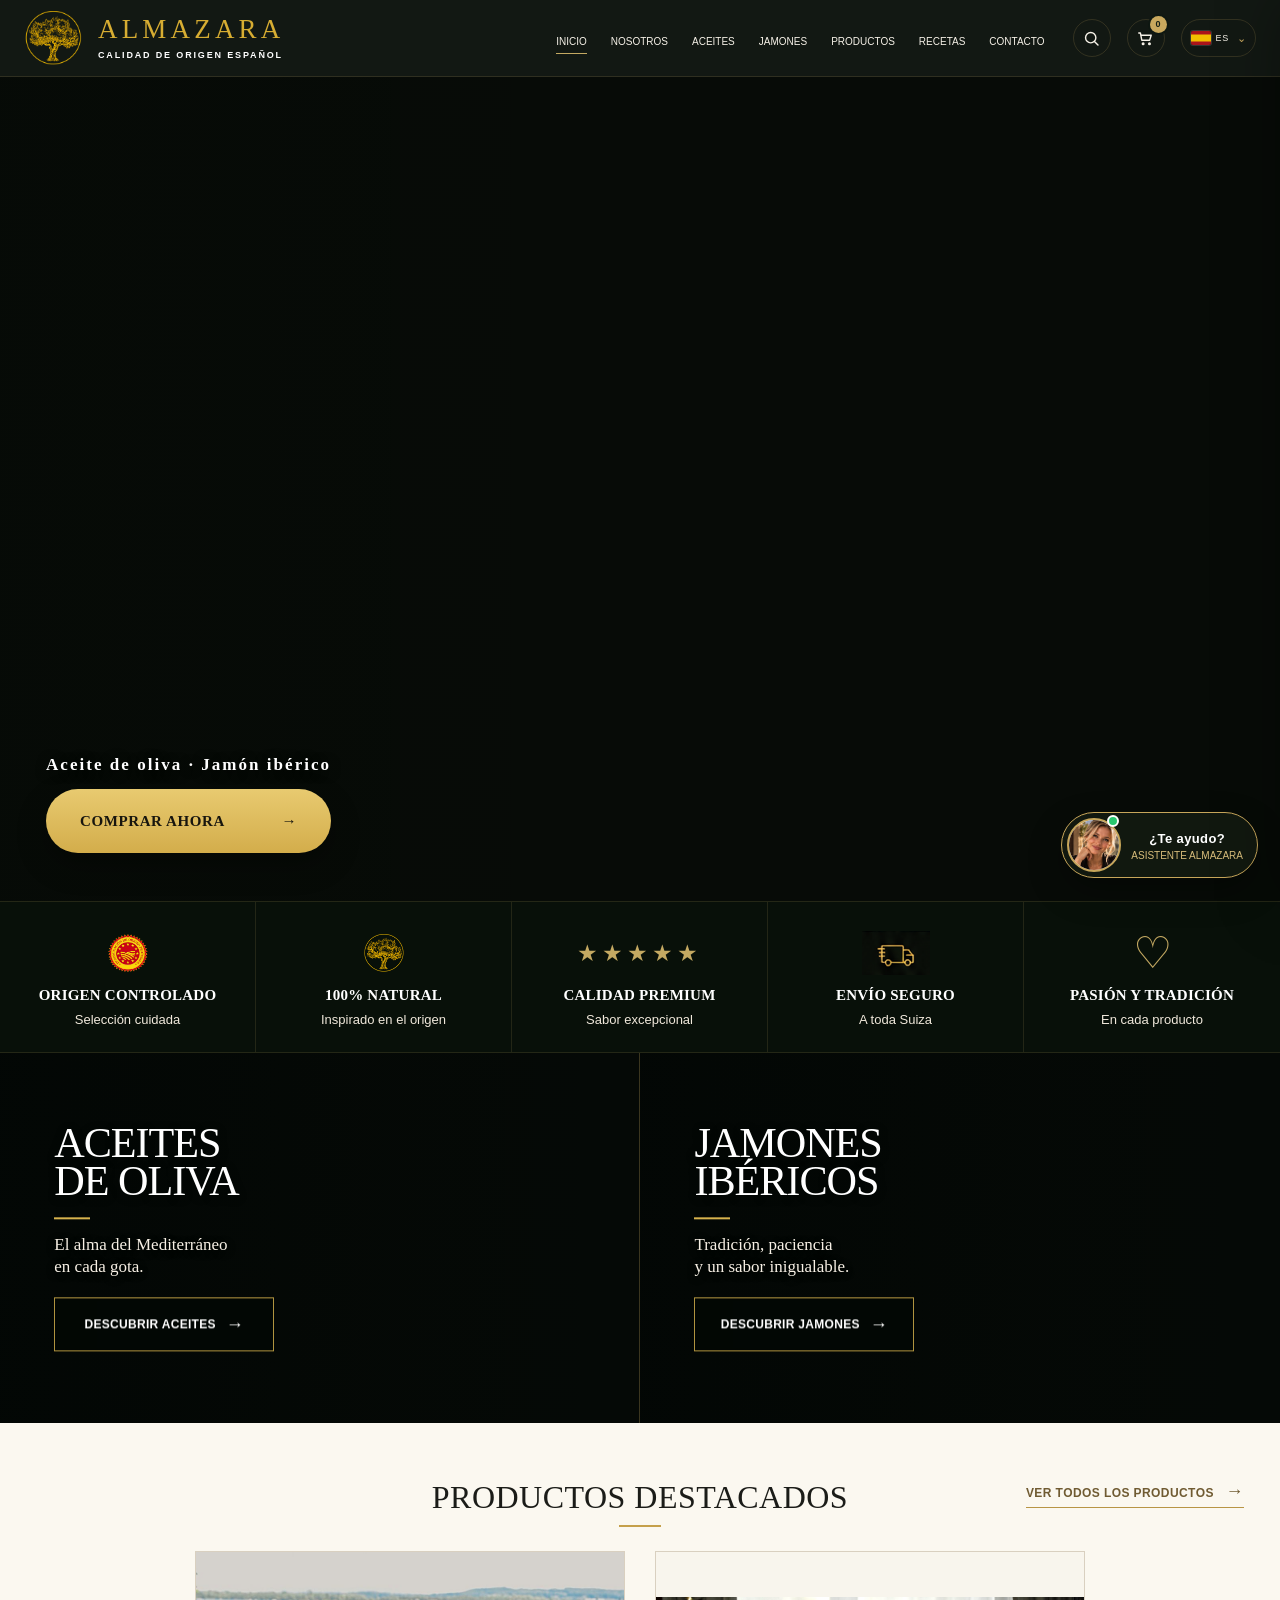
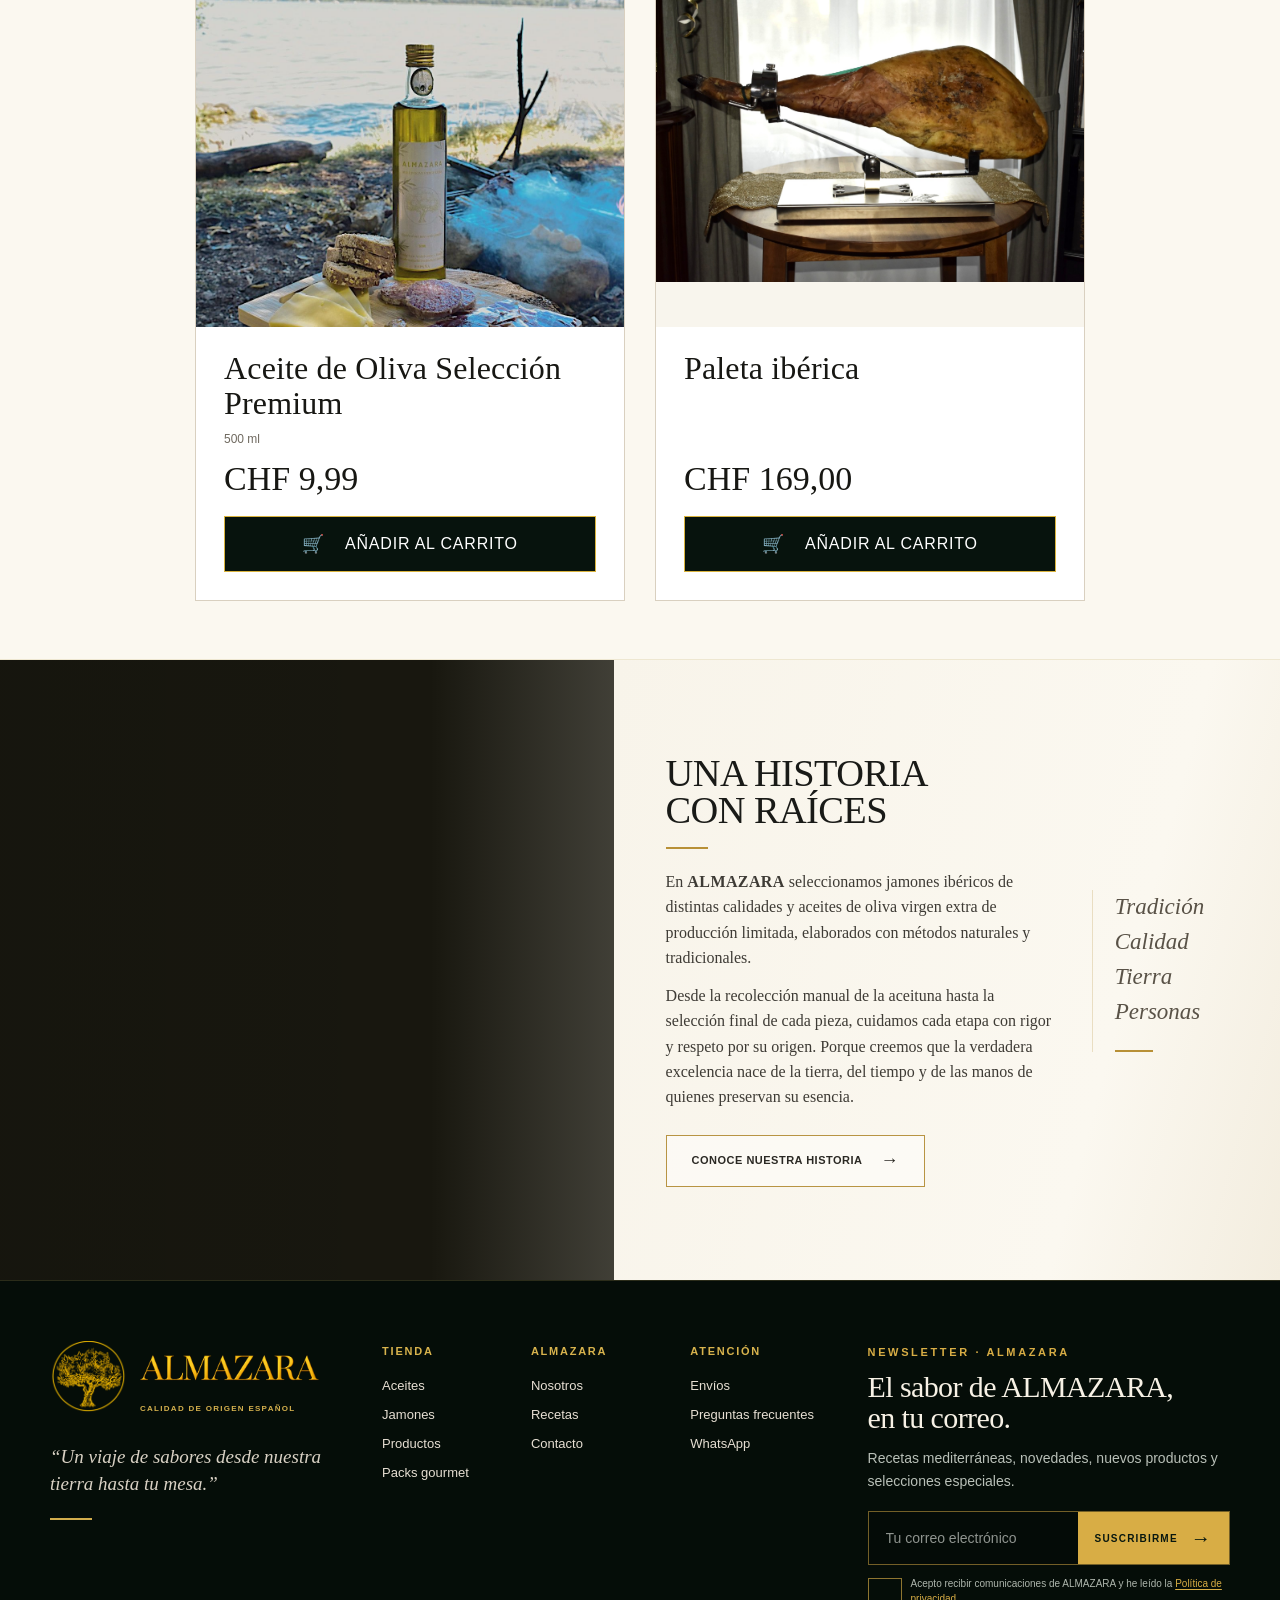
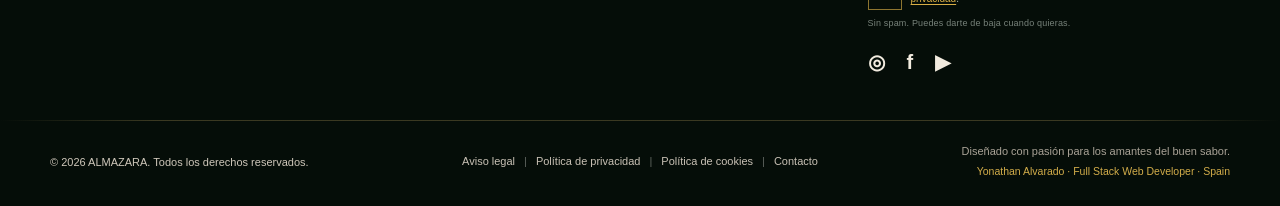
==== commit c5e967c0: "Actual 5 : )" ====
--- a/index.html
+++ b/index.html
@@ -8,7 +8,7 @@
 body.home-page .home-hero #heroVideoProductLabel{position:absolute!important;left:46px!important;bottom:126px!important;z-index:9999!important;margin:0!important;color:#fff!important;font-family:Georgia,"Times New Roman",serif!important;font-size:17px!important;font-weight:600!important;letter-spacing:.12em!important;text-shadow:0 2px 12px rgba(0,0,0,.72)!important;opacity:1!important;visibility:visible!important;transition:opacity .45s ease,transform .45s ease!important}
 body.home-page .home-hero.is-photo-phase #heroVideoProductLabel{opacity:0!important;visibility:hidden!important;transform:translateY(8px)!important}
 @media(max-width:640px){body.home-page .home-hero #heroVideoProductLabel{left:16px!important;bottom:82px!important;font-size:13px!important;letter-spacing:.08em!important}}
-</style></head><body class="home-page"><header class="site-header"><div class="container nav">
+</style><link href="assets/css/shop.css" rel="stylesheet"/></head><body class="home-page"><header class="site-header"><div class="container nav">
 <a aria-label="ALMAZARA · Inicio" class="brand brand-logo" href="index.html"><img alt="" class="brand-symbol" src="assets/img/logo-almazara.png"/><span class="brand-word"><span class="brand-wordmark-text">ALMAZARA</span><small>CALIDAD DE ORIGEN ESPAÑOL</small></span></a>
 <nav class="nav-links"><a class="active" href="index.html">INICIO</a><a class="" href="nosotros.html">NOSOTROS</a><a class="" href="aceites.html">ACEITES</a><a class="" href="jamones.html">JAMONES</a><a class="" href="productos.html">PRODUCTOS</a><a class="" href="recetas.html">RECETAS</a><a class="" href="contacto.html">CONTACTO</a></nav><div class="nav-tools premium-tools">
 <button aria-label="Buscar" class="head-tool search-trigger" type="button"><span class="tool-icon" aria-hidden="true"><svg viewBox="0 0 24 24"><circle cx="11" cy="11" r="6.5"></circle><path d="M16 16l4.2 4.2"></path></svg></span></button>
@@ -17,7 +17,7 @@
 </div>
 </div></header><section aria-label="ALMAZARA · El sabor del origen" class="hero home-hero home-hero-live">
 <div class="hero-media home-hero-sequence" data-hero-sequence>
-<video class="home-hero-video hero-sequence-item is-active" autoplay muted playsinline preload="metadata" poster="assets/img/home-hero-slide-product.png" aria-hidden="true"><source src="assets/video/almazara-hero.mp4" type="video/mp4"/></video>
+<video class="home-hero-video hero-sequence-item is-active" autoplay muted playsinline preload="auto" aria-hidden="true"><source src="assets/video/almazara-hero.mp4" type="video/mp4"/></video>
 <img class="hero-sequence-item" alt="Aceite de oliva ALMAZARA con jamón ibérico en una mesa mediterránea" src="assets/img/home-hero-slide-product.png"/>
 <img class="hero-sequence-item" alt="Olivar mediterráneo con camino entre los olivos" src="assets/img/home-hero-slide-olivar.jpg"/>
 <img class="hero-sequence-item" alt="Jamón ibérico en jamonero con su etiqueta original" src="assets/img/home-hero-slide-ham.png"/>
@@ -50,16 +50,13 @@
 <div class="home-products-head"><h2 class="section-title">PRODUCTOS DESTACADOS</h2><a class="home-products-all" href="productos.html">VER TODOS LOS PRODUCTOS <span>→</span></a></div>
 <div aria-hidden="true" class="home-products-line"></div>
 <div class="cards reveal">
-<div class="card"><div class="card-media"><img alt="Aceite de Oliva Selección Premium" src="assets/img/aceite-seleccion-premium-real.jpeg"/></div><div class="card-body"><h3>Aceite de Oliva Selección Premium</h3><div class="meta">500 ml</div><div class="price">CHF 9,99</div><a class="btn btn-dark" href="productos.html">AÑADIR AL CARRITO</a></div></div>
-<div class="card"><div class="card-media"><img alt="Paleta ibérica" src="assets/img/paleta-iberica-real.jpg"/></div><div class="card-body"><h3>Paleta ibérica</h3><div class="price">CHF 169,00</div><a class="btn btn-dark" href="productos.html">AÑADIR AL CARRITO</a></div></div>
+<div class="card"><div class="card-media"><img alt="Aceite de Oliva Selección Premium" src="assets/img/aceite-seleccion-premium-real.jpeg"/></div><div class="card-body"><h3>Aceite de Oliva Selección Premium</h3><div class="meta">500 ml</div><div class="price">CHF 9,99</div><button class="btn btn-dark add-to-cart" type="button" data-product="aceite-premium-500">AÑADIR AL CARRITO</button></div></div>
+<div class="card"><div class="card-media"><img alt="Paleta ibérica" src="assets/img/paleta-iberica-real.jpg"/></div><div class="card-body"><h3>Paleta ibérica</h3><div class="price">CHF 169,00</div><button class="btn btn-dark add-to-cart" type="button" data-product="paleta-iberica">AÑADIR AL CARRITO</button></div></div>
 </div></div></section>
 <section aria-label="Una historia con raíces" class="home-story-premium reveal">
-<div aria-label="Vídeo ALMAZARA" class="home-story-visual home-story-video-wrap">
-<video class="home-story-video home-story-video-bg" autoplay muted loop playsinline preload="metadata" aria-hidden="true">
-<source src="assets/video/almazara-story-vertical.mp4" type="video/mp4"/>
-</video>
-<video class="home-story-video home-story-video-main" autoplay muted loop playsinline preload="metadata" aria-label="ALMAZARA: tradición mediterránea y aceite de oliva">
-<source src="assets/video/almazara-story-vertical.mp4" type="video/mp4"/>
+<div aria-label="Vídeos ALMAZARA" class="home-story-visual home-story-video-wrap">
+<video id="almazaraStoryVideo" class="home-story-video home-story-video-main" autoplay muted playsinline preload="auto" aria-label="ALMAZARA: tradición mediterránea y aceite de oliva">
+<source src="assets/video/almazara-story-01.mp4" type="video/mp4"/>
 </video>
 </div>
 <div class="home-story-content">
@@ -144,5 +141,22 @@
 <a href="https://www.instagram.com/techantoni/" rel="noopener" target="_blank">Yonathan Alvarado · Full Stack Web Developer · Spain</a>
 </div>
 </div>
-</footer><script src="assets/js/app.js"></script>
+</footer><script src="assets/js/app.js"></script><script src="assets/js/catalog.js"></script><script src="assets/js/shop.js"></script>
+<script src="assets/js/i18n.js"></script>
+<script>
+(function(){
+  const video=document.getElementById('almazaraStoryVideo');
+  if(!video) return;
+  const playlist=['assets/video/almazara-story-01.mp4','assets/video/almazara-story-02.mp4'];
+  let current=0;
+  video.addEventListener('ended',function(){
+    current=(current+1)%playlist.length;
+    video.src=playlist[current];
+    video.load();
+    const playPromise=video.play();
+    if(playPromise && playPromise.catch) playPromise.catch(function(){});
+  });
+})();
+</script>
+
 </body></html>
--- a/assets/css/style.css
+++ b/assets/css/style.css
@@ -2574,3 +2574,74 @@
 
 /* JAMONES · contenido informativo resumido */
 .jamon-process-copy{margin-top:24px;display:grid;gap:16px}.jamon-process-copy p{margin:0;line-height:1.65}.jamon-process-copy strong{letter-spacing:.04em}
+
+/* RECETAS · modal premium interactivo */
+.recipe-premium-card{cursor:pointer}
+.recipe-premium-btn{display:inline-block;margin-top:10px;color:#d7ad4d;text-decoration:none;font-size:12px;font-weight:700;letter-spacing:.12em}
+.recipe-modal{position:fixed;inset:0;z-index:9999;display:flex;align-items:center;justify-content:center;padding:24px;background:rgba(5,12,8,.76);backdrop-filter:blur(5px);opacity:0;visibility:hidden;transition:.25s ease}
+.recipe-modal.is-open{opacity:1;visibility:visible}
+.recipe-modal-dialog{position:relative;width:min(620px,94vw);max-height:88vh;overflow:auto;background:#f6f0e5;color:#151813;border:1px solid rgba(179,139,47,.55);box-shadow:0 24px 80px rgba(0,0,0,.42);padding:38px 42px 34px;transform:translateY(12px);transition:.25s ease}
+.recipe-modal.is-open .recipe-modal-dialog{transform:none}
+.recipe-modal-close{position:absolute;top:15px;right:17px;width:36px;height:36px;border:1px solid #b38b2f;background:transparent;color:#172019;font-size:22px;line-height:1;cursor:pointer}
+.recipe-modal-kicker{color:#a77b21;font-size:12px;letter-spacing:.24em;font-weight:700;text-transform:uppercase;margin-bottom:10px}
+.recipe-modal-title{font-family:Georgia,'Times New Roman',serif;font-size:38px;line-height:1.02;margin:0 48px 8px 0;font-weight:500;text-transform:uppercase}
+.recipe-modal-meta{font-size:13px;letter-spacing:.14em;color:#7c6741;text-transform:uppercase;border-bottom:1px solid #d8c79e;padding-bottom:18px;margin-bottom:20px}
+.recipe-modal h4{font-family:Georgia,'Times New Roman',serif;font-size:19px;margin:20px 0 9px;font-weight:500;text-transform:uppercase}
+.recipe-modal-ingredients{margin:0;padding-left:19px;line-height:1.65}
+.recipe-modal-steps{list-style:none;margin:0;padding:0;counter-reset:recipe-step}
+.recipe-modal-steps li{counter-increment:recipe-step;display:grid;grid-template-columns:36px 1fr;gap:10px;margin:10px 0;line-height:1.5}
+.recipe-modal-steps li:before{content:counter(recipe-step,decimal-leading-zero);color:#b38b2f;font-weight:700;letter-spacing:.08em}
+.recipe-modal-tip{margin-top:22px;padding:16px 18px;border-left:3px solid #b38b2f;background:#eee4d1;line-height:1.5}
+.recipe-modal-tip strong{display:block;color:#8b671e;font-size:11px;letter-spacing:.18em;margin-bottom:5px}
+body.recipe-modal-open{overflow:hidden}
+@media(max-width:600px){.recipe-modal{padding:14px}.recipe-modal-dialog{padding:30px 24px 26px}.recipe-modal-title{font-size:29px}.recipe-modal-close{top:10px;right:10px}}
+
+
+/* CONTACTO · compra personalizada */
+.contact-purchase-box{position:relative;z-index:2;max-width:430px;margin:34px auto 0;padding:30px 0 0;border-top:1px solid #d9d0c1;text-align:center}
+.contact-purchase-kicker{font-size:10px;letter-spacing:.38em;font-weight:700;color:#9b762e;margin-bottom:18px}
+.contact-purchase-box h4{max-width:400px;margin:0 auto 15px;font:400 25px/1.3 Georgia,'Times New Roman',serif;color:#172019}
+.contact-purchase-box p{max-width:390px;margin:0 auto 22px;color:#68675f;font-size:14px;line-height:1.65}
+.contact-purchase-whatsapp{min-height:54px;padding:0 25px;border:1px solid #b79447;background:#092317;color:#fff;display:inline-flex;align-items:center;justify-content:center;gap:18px;text-decoration:none;letter-spacing:.17em;font-size:11px;font-weight:700;transition:.3s ease}
+.contact-purchase-whatsapp:hover{background:#b79447;color:#092317;transform:translateY(-2px);box-shadow:0 12px 30px rgba(34,43,31,.14)}
+.contact-purchase-whatsapp span{font-size:18px;font-weight:400}
+.contact-purchase-box small{display:block;margin-top:17px;color:#777;font-size:10px;letter-spacing:.13em}
+@media(max-width:620px){.contact-purchase-box{margin-top:28px;padding-top:25px}.contact-purchase-box h4{font-size:22px}.contact-purchase-whatsapp{width:100%;padding:0 14px;letter-spacing:.12em}}
+
+/* CONTACTO · WhatsApp principal */
+.contact-whatsapp-icon svg{width:26px;height:26px;display:block;fill:currentColor}
+.contact-whatsapp-detail:hover .contact-whatsapp-icon svg{transform:scale(1.06)}
+.contact-whatsapp-icon svg{transition:transform .2s ease}
+
+/* INICIO · Una historia con raíces · secuencia de dos vídeos */
+.home-page .home-story-video-wrap #almazaraStoryVideo{
+  object-fit:cover;
+  object-position:center center;
+  background:#18170f;
+}
+
+
+/* INICIO · Hero sin destellos al cargar/cambiar a vídeo · 2026-09-20 */
+.home-page .home-hero-sequence .home-hero-video{
+  background:#0b0e0b!important;
+}
+.home-page .home-hero-sequence video.home-hero-video:not(.is-active){
+  opacity:0!important;
+}
+
+/* ALMAZARA · Multidioma Inicio — layout resistente a textos largos */
+html[lang] .nav-links{display:flex;align-items:center;gap:clamp(14px,1.55vw,30px)}
+html[lang] .nav-links a{white-space:nowrap;font-size:clamp(10px,.78vw,13px)}
+html[lang] .hero-copy-live h1,html[lang] .feature-card .copy h3,html[lang] .home-story-copy h2{overflow-wrap:normal;word-break:normal;hyphens:auto}
+html[lang] .feature-card .copy,html[lang] .home-story-copy{height:auto;min-height:0}
+html[lang] .feature-card .btn,html[lang] .home-story-btn,html[lang] .card .btn{width:auto;max-width:100%;white-space:normal;line-height:1.25;text-align:center}
+html[lang] .home-products-head{gap:24px;flex-wrap:wrap}
+html[lang] .footer-enterprise-main{align-items:start}
+html[lang] .footer-enterprise-column a,html[lang] .footer-newsletter-premium p,html[lang] .newsletter-consent span{overflow-wrap:anywhere}
+@media (max-width:1180px) and (min-width:761px){html[lang] .nav-links{gap:11px}html[lang] .nav-links a{font-size:10px}.brand-wordmark-text{font-size:clamp(20px,2vw,28px)!important}}
+
+/* ALMAZARA · multidioma global */
+html[lang="de"] .btn,html[lang="fr"] .btn,html[lang="it"] .btn,html[lang="en"] .btn{white-space:normal;line-height:1.25;text-align:center}
+.nav-links a{white-space:nowrap}
+.hero h1,.section-title,.home-story-copy h2{overflow-wrap:normal;word-break:normal}
+@media(max-width:1100px){html[lang="de"] .nav-links{gap:14px}html[lang="de"] .nav-links a{font-size:12px}}
--- a/assets/css/shop.css
+++ b/assets/css/shop.css
@@ -0,0 +1 @@
+.add-to-cart{border:0;cursor:pointer;font:inherit}.shop-cart-items{margin:22px 0;max-height:52vh;overflow:auto}.shop-cart-item{display:grid;grid-template-columns:72px 1fr auto;gap:14px;align-items:center;padding:14px 0;border-bottom:1px solid rgba(111,78,55,.18)}.shop-cart-item img{width:72px;height:72px;object-fit:contain;background:#f5f1e8}.shop-cart-item h3{font-size:15px;margin:0 0 4px}.shop-cart-item small{opacity:.65}.shop-qty{display:flex;align-items:center;gap:10px;margin-top:10px}.shop-qty button{width:28px;height:28px;border:1px solid #c8b68b;background:transparent;cursor:pointer}.shop-line{text-align:right}.shop-remove{display:block;margin:10px 0 0 auto;border:0;background:none;text-decoration:underline;cursor:pointer;font-size:11px}.shop-cart-total{display:flex;justify-content:space-between;font-size:18px;padding:18px 0;border-top:1px solid #d9cfb8}.shop-shipping-note{font-size:12px;opacity:.65;line-height:1.5}.shop-checkout{display:block;text-align:center;margin-top:18px}.checkout-page{background:#f5f1e8;color:#18251d}.checkout-wrap{max-width:1180px;margin:0 auto;padding:130px 24px 80px}.checkout-head{text-align:center;margin-bottom:42px}.checkout-head h1{font-size:clamp(36px,5vw,64px);margin:8px 0}.checkout-grid{display:grid;grid-template-columns:1.25fr .75fr;gap:34px}.checkout-panel{background:#fff;padding:30px;box-shadow:0 12px 40px rgba(0,0,0,.06)}.checkout-panel h2{margin-top:0}.checkout-fields{display:grid;grid-template-columns:1fr 1fr;gap:16px}.checkout-fields label{font-size:12px;font-weight:700}.checkout-fields input,.checkout-fields select{width:100%;box-sizing:border-box;margin-top:7px;padding:13px;border:1px solid #d8d0bf;background:#fff}.checkout-full{grid-column:1/-1}.checkout-order-item{display:grid;grid-template-columns:56px 1fr auto;gap:12px;align-items:center;padding:12px 0;border-bottom:1px solid #eee}.checkout-order-item img{width:56px;height:56px;object-fit:contain}.checkout-summary-row{display:flex;justify-content:space-between;padding:14px 0}.checkout-summary-row.total{font-size:20px;border-top:1px solid #bcae8c}.checkout-disabled{width:100%;border:0;padding:16px;background:#b7ad96;color:#fff;cursor:not-allowed}.checkout-note{font-size:12px;line-height:1.55;opacity:.68}.checkout-back{display:inline-block;margin-bottom:18px;color:inherit}@media(max-width:800px){.checkout-grid{grid-template-columns:1fr}.checkout-fields{grid-template-columns:1fr}.checkout-full{grid-column:auto}.checkout-wrap{padding-top:100px}.shop-cart-item{grid-template-columns:58px 1fr}.shop-line{grid-column:2;text-align:left}.shop-remove{margin-left:0}}
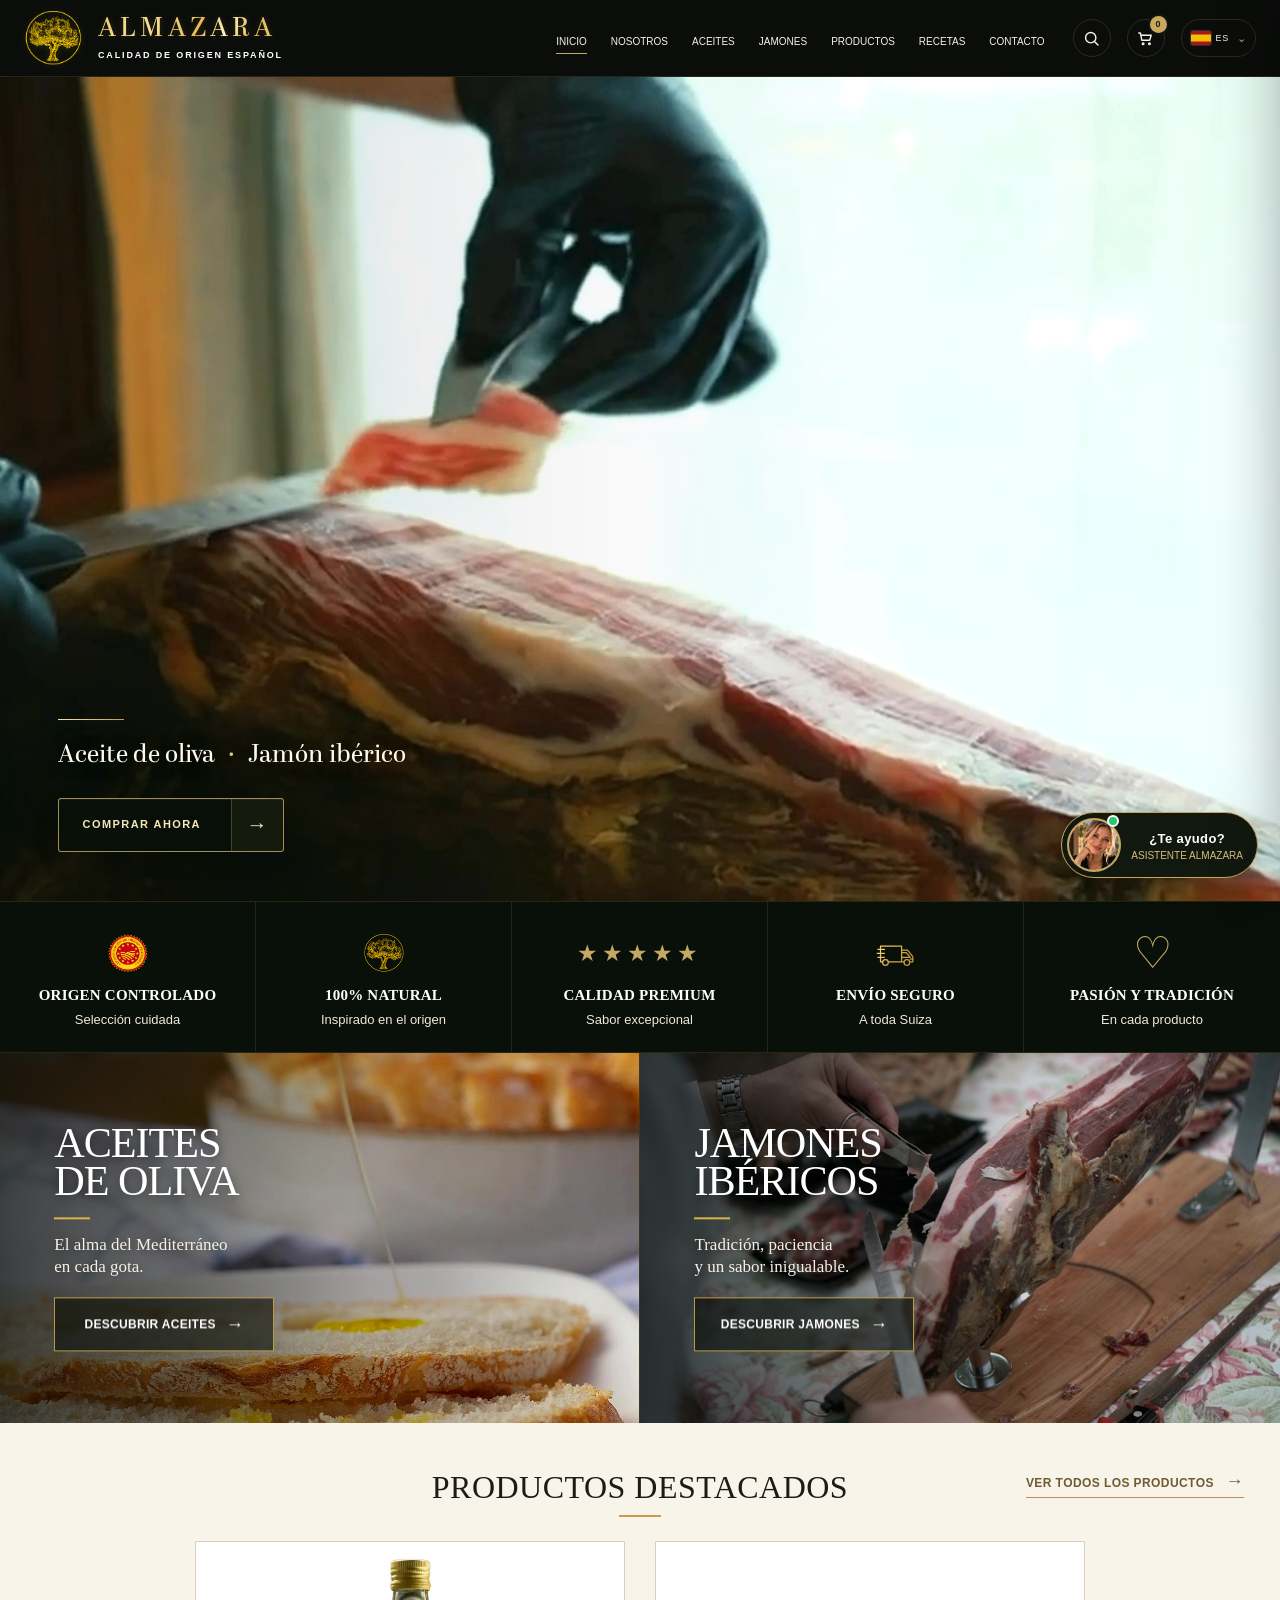
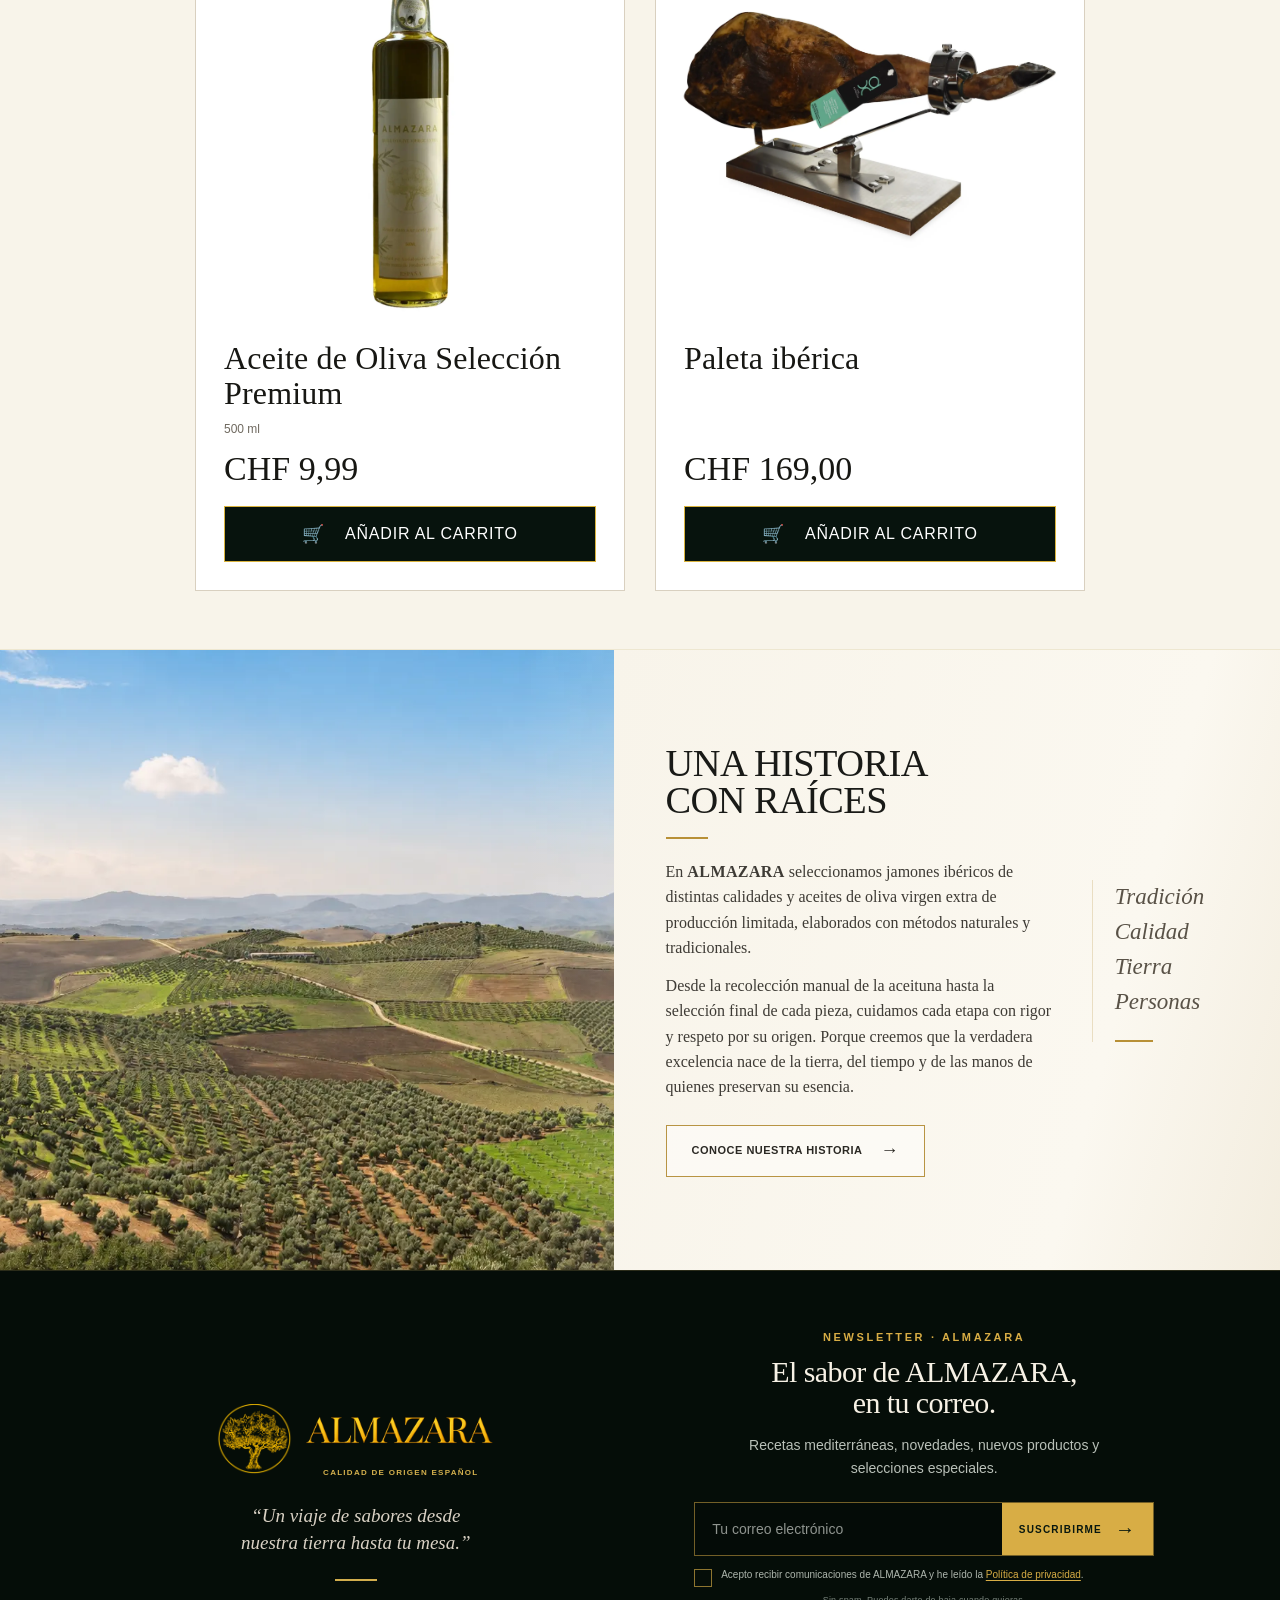
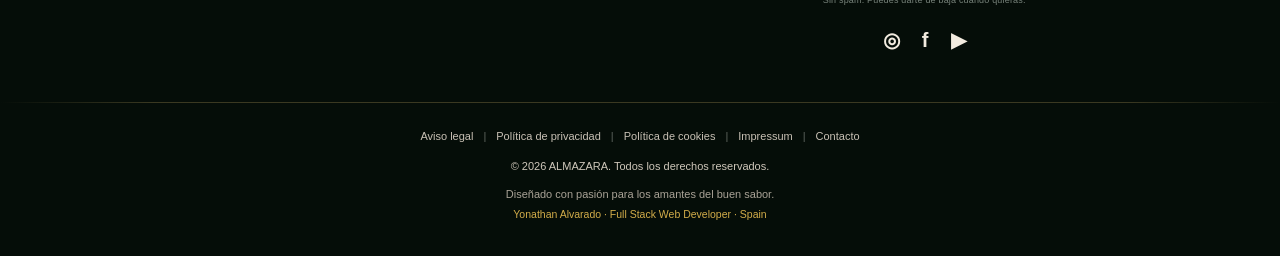
==== commit 1b013fa5: "Actualizar : )" ====
--- a/index.html
+++ b/index.html
@@ -1,15 +1,73 @@
 <!DOCTYPE html>
 
-<html lang="es"><head><meta charset="utf-8"/><meta content="width=device-width,initial-scale=1" name="viewport"/><title>Inicio · ALMAZARA</title><link href="assets/css/style.css" rel="stylesheet"/><link href="assets/css/responsive-v2.css" rel="stylesheet"/><style id="video-cta-fix">
-body.home-page .home-hero #heroVideoBuy{position:absolute!important;left:46px!important;bottom:48px!important;z-index:9999!important;display:flex!important;align-items:center!important;justify-content:space-between!important;gap:28px!important;min-width:285px!important;min-height:64px!important;padding:0 34px!important;border-radius:999px!important;background:linear-gradient(180deg,#e8ca70,#d3ad4b)!important;color:#17150e!important;text-decoration:none!important;box-shadow:0 12px 30px rgba(0,0,0,.32)!important;font-family:Georgia,"Times New Roman",serif!important;font-size:15px!important;font-weight:700!important;letter-spacing:.04em!important;opacity:1!important;visibility:visible!important;pointer-events:auto!important;transition:opacity .45s ease,transform .45s ease!important}
-body.home-page .home-hero.is-photo-phase #heroVideoBuy{opacity:0!important;visibility:hidden!important;pointer-events:none!important;transform:translateY(8px)!important}
-@media(max-width:640px){body.home-page .home-hero #heroVideoBuy{left:16px!important;bottom:20px!important;min-width:205px!important;min-height:52px!important;padding:0 24px!important;font-size:12px!important}}
-
-body.home-page .home-hero #heroVideoProductLabel{position:absolute!important;left:46px!important;bottom:126px!important;z-index:9999!important;margin:0!important;color:#fff!important;font-family:Georgia,"Times New Roman",serif!important;font-size:17px!important;font-weight:600!important;letter-spacing:.12em!important;text-shadow:0 2px 12px rgba(0,0,0,.72)!important;opacity:1!important;visibility:visible!important;transition:opacity .45s ease,transform .45s ease!important}
-body.home-page .home-hero.is-photo-phase #heroVideoProductLabel{opacity:0!important;visibility:hidden!important;transform:translateY(8px)!important}
-@media(max-width:640px){body.home-page .home-hero #heroVideoProductLabel{left:16px!important;bottom:82px!important;font-size:13px!important;letter-spacing:.08em!important}}
-</style><link href="assets/css/shop.css" rel="stylesheet"/></head><body class="home-page"><header class="site-header"><div class="container nav">
-<a aria-label="ALMAZARA · Inicio" class="brand brand-logo" href="index.html"><img alt="" class="brand-symbol" src="assets/img/logo-almazara.png"/><span class="brand-word"><span class="brand-wordmark-text">ALMAZARA</span><small>CALIDAD DE ORIGEN ESPAÑOL</small></span></a>
+<html lang="es"><head><meta charset="utf-8"/><meta content="width=device-width,initial-scale=1" name="viewport"/><title>Inicio · ALMAZARA</title><link href="assets/css/style.css?v=20260924-cabecera" rel="stylesheet"/><link href="assets/css/responsive-v2.css" rel="stylesheet"/><link href="assets/css/shop.css" rel="stylesheet"/><link href="assets/css/mobile-global.css" rel="stylesheet"/><link href="assets/css/revision.css?v=20260925-jamon-blanco" rel="stylesheet"/><link href="assets/css/home-collage.css?v=20260925-photo-position" rel="stylesheet"/>
+<!-- Carga conjunta del collage, sin modificar la secuencia de Inicio. -->
+<link rel="preload" as="image" href="assets/img/optimized/collage-almazara-1.webp" fetchpriority="high"/>
+<link rel="preload" as="image" href="assets/img/optimized/collage-almazara-2.webp" fetchpriority="high"/>
+<link rel="preload" as="image" href="assets/img/optimized/collage-almazara-3.webp" fetchpriority="high"/>
+<link rel="preload" as="image" href="assets/img/optimized/collage-almazara-4.webp" fetchpriority="high"/>
+<style id="home-collage-loading-style">
+/* Ocultar el grupo completo también oculta los fondos de cada panel. */
+html.home-collage-js body.home-page .home-hero-collage:not(.is-collage-ready){
+  opacity:0!important;visibility:hidden!important;transition:none!important;
+}
+/* Si llega el turno del collage antes de estar listo, conservar el vídeo. */
+html.home-collage-js body.home-page .home-hero-sequence:has(> .home-hero-collage.is-active:not(.is-collage-ready)) > .home-hero-video{
+  display:block!important;opacity:1!important;visibility:visible!important;transition:none!important;
+}
+/* Las fotos no tienen entradas independientes; el grupo conserva su transición. */
+body.home-page .home-hero-collage .almazara-mosaic,
+body.home-page .home-hero-collage .mosaic-panel,
+body.home-page .home-hero-collage .mosaic-panel img{
+  animation:none!important;transition:none!important;opacity:1!important;
+}
+</style>
+<script id="home-collage-loading">
+(function () {
+  'use strict';
+  function initCollage() {
+    var collage = document.querySelector('.home-hero-collage');
+    if (!collage) {
+      document.documentElement.classList.remove('home-collage-js');
+      return;
+    }
+    collage.setAttribute('aria-busy', 'true');
+    function ready(image) {
+      image.loading = 'eager';
+      return new Promise(function (resolve, reject) {
+        function clean() {
+          image.removeEventListener('load', loaded);
+          image.removeEventListener('error', failed);
+        }
+        function loaded() { clean(); resolve(); }
+        function failed() { clean(); reject(new Error('Image unavailable')); }
+        if (image.complete) {
+          image.naturalWidth > 0 ? resolve() : failed();
+        } else {
+          image.addEventListener('load', loaded, {once:true});
+          image.addEventListener('error', failed, {once:true});
+        }
+      }).then(function () {
+        return typeof image.decode === 'function' ? image.decode() : undefined;
+      }).then(function () { return true; }, function () { return false; });
+    }
+    Promise.all(Array.from(collage.querySelectorAll('img')).map(ready)).then(function (results) {
+      collage.dataset.collageState = results.every(Boolean) ? 'ready' : 'partial';
+      collage.classList.add('is-collage-ready');
+      collage.setAttribute('aria-busy', 'false');
+    });
+  }
+  if (document.readyState === 'loading') {
+    document.addEventListener('DOMContentLoaded', initCollage, {once:true});
+  } else {
+    initCollage();
+  }
+  document.documentElement.classList.add('home-collage-js');
+}());
+</script>
+<link rel="stylesheet" href="assets/css/premium-motion.css?v=20260924-gold-values"/><link rel="stylesheet" href="assets/css/home-intro.css?v=20260924-gold-intro"/><link rel="stylesheet" href="assets/css/footer-centered.css?v=20260925"/><link rel="stylesheet" href="assets/css/mobile-unified.css?v=20260925-responsive"/>
+</head><body class="home-page"><header class="site-header"><div class="container nav">
+<a aria-label="ALMAZARA · Inicio" class="brand brand-logo" href="index.html"><img alt="" class="brand-symbol" src="assets/img/optimized/logo-almazara.webp"/><span class="brand-word"><span class="brand-wordmark-text">ALMAZARA</span><small>CALIDAD DE ORIGEN ESPAÑOL</small></span></a>
 <nav class="nav-links"><a class="active" href="index.html">INICIO</a><a class="" href="nosotros.html">NOSOTROS</a><a class="" href="aceites.html">ACEITES</a><a class="" href="jamones.html">JAMONES</a><a class="" href="productos.html">PRODUCTOS</a><a class="" href="recetas.html">RECETAS</a><a class="" href="contacto.html">CONTACTO</a></nav><div class="nav-tools premium-tools">
 <button aria-label="Buscar" class="head-tool search-trigger" type="button"><span class="tool-icon" aria-hidden="true"><svg viewBox="0 0 24 24"><circle cx="11" cy="11" r="6.5"></circle><path d="M16 16l4.2 4.2"></path></svg></span></button>
 <button aria-label="Abrir cesta" class="head-tool cart-trigger" type="button"><span class="tool-icon" aria-hidden="true"><svg viewBox="0 0 24 24"><path d="M3.5 5h2l1.8 9.1h9.9l2-6.2H7"></path><circle cx="9" cy="18.5" r="1"></circle><circle cx="17" cy="18.5" r="1"></circle></svg></span><span class="cart-count">0</span></button>
@@ -17,48 +75,47 @@
 </div>
 </div></header><section aria-label="ALMAZARA · El sabor del origen" class="hero home-hero home-hero-live">
 <div class="hero-media home-hero-sequence" data-hero-sequence>
-<video class="home-hero-video hero-sequence-item is-active" autoplay muted playsinline preload="auto" aria-hidden="true"><source src="assets/video/almazara-hero.mp4" type="video/mp4"/></video>
-<img class="hero-sequence-item" alt="Aceite de oliva ALMAZARA con jamón ibérico en una mesa mediterránea" src="assets/img/home-hero-slide-product.png"/>
-<img class="hero-sequence-item" alt="Olivar mediterráneo con camino entre los olivos" src="assets/img/home-hero-slide-olivar.jpg"/>
-<img class="hero-sequence-item" alt="Jamón ibérico en jamonero con su etiqueta original" src="assets/img/home-hero-slide-ham.png"/>
+<video class="home-hero-video hero-sequence-item is-active" autoplay muted playsinline preload="metadata" poster="assets/img/video-inicio-poster.jpg" aria-hidden="true"><source src="assets/video/almazara-inicio-cine-web.mp4?v=20260924-premium" type="video/mp4"/></video>
+<div class="hero-sequence-item home-hero-collage" role="group" aria-label="Selección de cuatro fotografías de ALMAZARA"><div class="almazara-mosaic"><div class="mosaic-panel mosaic-panel-1" style="--photo:url('assets/img/optimized/collage-almazara-1.webp')"><img src="assets/img/optimized/collage-almazara-1.webp" alt="Aceite ALMAZARA con pan y jamón" decoding="async" loading="eager" fetchpriority="high"/></div><div class="mosaic-panel mosaic-panel-2" style="--photo:url('assets/img/optimized/collage-almazara-2.webp')"><img src="assets/img/optimized/collage-almazara-2.webp" alt="Aceite ALMAZARA y aperitivo junto al lago" decoding="async" loading="eager" fetchpriority="high"/></div><div class="mosaic-panel mosaic-panel-3" style="--photo:url('assets/img/optimized/collage-almazara-3.webp')"><img src="assets/img/optimized/collage-almazara-3.webp" alt="Aceite ALMAZARA junto a las manos cortando jamón" decoding="async" loading="eager" fetchpriority="high"/></div><div class="mosaic-panel mosaic-panel-4" style="--photo:url('assets/img/optimized/collage-almazara-4.webp')"><img src="assets/img/optimized/collage-almazara-4.webp" alt="Detalle de la botella ALMAZARA" decoding="async" loading="eager" fetchpriority="high"/></div></div></div>
+<img class="hero-sequence-item" alt="Olivar mediterráneo con camino entre los olivos" src="assets/img/optimized/aceites-hero-olivar-pexels.webp"/>
+<img class="hero-sequence-item ham-photo-corrected" alt="Jamón ibérico en jamonero con su etiqueta original" src="assets/img/optimized/home-hero-slide-ham.webp"/>
 </div>
 <div class="container hero-inner">
 <div class="hero-copy-live hero-photo-message" aria-live="polite">
 <h1>EL SABOR<br/>DEL ORIGEN</h1>
 <p class="hero-lead-live">Aceite de oliva <span>·</span> Jamón ibérico</p>
 <div class="hero-actions-live2">
-<a class="hero-btn-live hero-btn-primary" href="productos.html"><span>COMPRAR AHORA</span><span class="hero-arrow">→</span></a>
+<a class="hero-btn-live hero-btn-primary" data-intro-cta href="productos.html"><span>COMPRAR AHORA</span><span class="hero-arrow" aria-hidden="true">→</span></a>
 </div>
 </div>
 </div>
+<div id="heroVideoOverlay">
+<span class="hero-video-rule" aria-hidden="true"></span>
 <p id="heroVideoProductLabel">Aceite de oliva <span aria-hidden="true">·</span> Jamón ibérico</p>
-<a id="heroVideoBuy" class="hero-video-buy" href="productos.html" aria-label="Comprar ahora"><span>COMPRAR AHORA</span><span aria-hidden="true">→</span></a>
+<a id="heroVideoBuy" class="hero-video-buy" data-intro-cta href="productos.html"><span>COMPRAR AHORA</span><span aria-hidden="true">→</span></a>
+</div>
 </section>
 <section class="values">
-<div class="value"><div class="ico"><img alt="Denominación de Origen Protegida" class="value-icon-img origin-icon" src="assets/img/denominacion-origen-protegida.png"/></div><b>ORIGEN CONTROLADO</b><small>Selección cuidada</small></div>
-<div class="value"><div class="ico"><img alt="Almazara" src="assets/img/logo-arbol.png"/></div><b>100% NATURAL</b><small>Inspirado en el origen</small></div>
+<div class="value"><div class="ico"><img alt="Denominación de Origen Protegida" class="value-icon-img origin-icon" src="assets/img/optimized/denominacion-origen-protegida.webp"/></div><b>ORIGEN CONTROLADO</b><small>Selección cuidada</small></div>
+<div class="value"><div class="ico"><img alt="Almazara" src="assets/img/optimized/logo-arbol.webp"/></div><b>100% NATURAL</b><small>Inspirado en el origen</small></div>
 <div class="value"><div class="ico stars">★★★★★</div><b>CALIDAD PREMIUM</b><small>Sabor excepcional</small></div>
-<div class="value"><div class="ico"><img alt="" class="value-icon-img shipping-icon" src="assets/img/icon-envio-seguro.png"/></div><b>ENVÍO SEGURO</b><small>A toda Suiza</small></div>
+<div class="value"><div class="ico"><img alt="" class="value-icon-img shipping-icon" src="assets/img/icon-envio-seguro.svg"/></div><b>ENVÍO SEGURO</b><small>A toda Suiza</small></div>
 <div class="value"><div class="ico">♡</div><b>PASIÓN Y TRADICIÓN</b><small>En cada producto</small></div>
 </section>
 <main id="main">
 <section class="feature-grid feature-grid-home-final reveal">
-<article class="feature-card feature-card-oil"><video class="feature-bg-video" autoplay muted loop playsinline preload="metadata" aria-hidden="true"><source src="assets/video/almazara-aceites-loop.mp4" type="video/mp4"/></video><div class="copy"><h3>ACEITES<br/>DE OLIVA</h3><span aria-hidden="true" class="feature-accent"></span><p>El alma del Mediterráneo<br/>en cada gota.</p><a class="btn" href="aceites.html">DESCUBRIR ACEITES <span aria-hidden="true">→</span></a></div></article>
-<article class="feature-card feature-card-ham"><video class="feature-bg-video" autoplay muted loop playsinline preload="metadata" aria-hidden="true"><source src="assets/video/almazara-jamones-loop.mp4" type="video/mp4"/></video><div class="copy"><h3>JAMONES<br/>IBÉRICOS</h3><span aria-hidden="true" class="feature-accent"></span><p>Tradición, paciencia<br/>y un sabor inigualable.</p><a class="btn" href="jamones.html">DESCUBRIR JAMONES <span aria-hidden="true">→</span></a></div></article>
+<article class="feature-card feature-card-oil"><video class="feature-bg-video" autoplay muted loop playsinline preload="metadata" poster="assets/img/video-aceites-poster.jpg" aria-hidden="true"><source src="assets/video/almazara-aceites-loop.mp4?v=20260924-premium" type="video/mp4"/></video><div class="copy"><h3>ACEITES<br/>DE OLIVA</h3><span aria-hidden="true" class="feature-accent"></span><p>El alma del Mediterráneo<br/>en cada gota.</p><a class="btn" href="aceites.html">DESCUBRIR ACEITES <span aria-hidden="true">→</span></a></div></article>
+<article class="feature-card feature-card-ham"><video class="feature-bg-video" autoplay muted loop playsinline preload="metadata" poster="assets/img/video-jamones-poster.jpg" aria-hidden="true"><source src="assets/video/almazara-jamones-loop.mp4?v=20260924-premium" type="video/mp4"/></video><div class="copy"><h3>JAMONES<br/>IBÉRICOS</h3><span aria-hidden="true" class="feature-accent"></span><p>Tradición, paciencia<br/>y un sabor inigualable.</p><a class="btn" href="jamones.html">DESCUBRIR JAMONES <span aria-hidden="true">→</span></a></div></article>
 </section>
 <section class="product-strip home-products-premium"><div class="container">
 <div class="home-products-head"><h2 class="section-title">PRODUCTOS DESTACADOS</h2><a class="home-products-all" href="productos.html">VER TODOS LOS PRODUCTOS <span>→</span></a></div>
 <div aria-hidden="true" class="home-products-line"></div>
 <div class="cards reveal">
-<div class="card"><div class="card-media"><img alt="Aceite de Oliva Selección Premium" src="assets/img/aceite-seleccion-premium-real.jpeg"/></div><div class="card-body"><h3>Aceite de Oliva Selección Premium</h3><div class="meta">500 ml</div><div class="price">CHF 9,99</div><button class="btn btn-dark add-to-cart" type="button" data-product="aceite-premium-500">AÑADIR AL CARRITO</button></div></div>
-<div class="card"><div class="card-media"><img alt="Paleta ibérica" src="assets/img/paleta-iberica-real.jpg"/></div><div class="card-body"><h3>Paleta ibérica</h3><div class="price">CHF 169,00</div><button class="btn btn-dark add-to-cart" type="button" data-product="paleta-iberica">AÑADIR AL CARRITO</button></div></div>
+<div class="card producto-aceite-blanco"><div class="card-media"><img alt="Aceite de Oliva Selección Premium" src="assets/img/optimized/producto-aceite-almazara-blanco.webp" width="600" height="1120"/></div><div class="card-body"><h3>Aceite de Oliva Selección Premium</h3><div class="meta">500 ml</div><div class="price">CHF 9,99</div><button class="btn btn-dark add-to-cart" type="button" data-product="aceite-premium-500">AÑADIR AL CARRITO</button></div></div>
+<div class="card producto-jamon-blanco"><div class="card-media"><img alt="Paleta ibérica sobre fondo blanco" src="assets/img/optimized/producto-jamon-almazara-blanco.webp" width="2048" height="1365"/></div><div class="card-body"><h3>Paleta ibérica</h3><div class="price">CHF 169,00</div><button class="btn btn-dark add-to-cart" type="button" data-product="paleta-iberica">AÑADIR AL CARRITO</button></div></div>
 </div></div></section>
 <section aria-label="Una historia con raíces" class="home-story-premium reveal">
-<div aria-label="Vídeos ALMAZARA" class="home-story-visual home-story-video-wrap">
-<video id="almazaraStoryVideo" class="home-story-video home-story-video-main" autoplay muted playsinline preload="auto" aria-label="ALMAZARA: tradición mediterránea y aceite de oliva">
-<source src="assets/video/almazara-story-01.mp4" type="video/mp4"/>
-</video>
-</div>
+<div class="home-story-visual home-story-photo"><img src="assets/img/home-story-olivares-editada.webp" alt="Olivares y campos entre montañas bajo la luz del Mediterráneo" width="1774" height="887" loading="lazy" decoding="async"/></div>
 <div class="home-story-content">
 <div class="home-story-copy">
 <h2>UNA HISTORIA<br/>CON RAÍCES</h2>
@@ -74,37 +131,18 @@
 </div>
 </section>
 </main>
-<footer class="site-footer site-footer-premium footer-enterprise">
+<footer class="site-footer site-footer-premium footer-enterprise footer-centered">
 <div class="container footer-enterprise-main">
 <div class="footer-enterprise-brand">
 <a aria-label="ALMAZARA · Inicio" class="footer-brand" href="index.html">
-<img alt="" class="footer-symbol" src="assets/img/logo-almazara.png"/>
+<img alt="" class="footer-symbol" src="assets/img/optimized/logo-almazara.webp"/>
 <span>
-<img alt="ALMAZARA" class="footer-wordmark" src="assets/img/almazara-wordmark.png"/>
+<img alt="ALMAZARA" class="footer-wordmark" src="assets/img/optimized/almazara-wordmark.webp"/>
 <small>CALIDAD DE ORIGEN ESPAÑOL</small>
 </span>
 </a>
 <p class="footer-brand-claim">“Un viaje de sabores desde nuestra tierra hasta tu mesa.”</p>
 <span aria-hidden="true" class="footer-brand-line"></span>
-</div>
-<div class="footer-enterprise-column">
-<h3>TIENDA</h3>
-<a href="aceites.html">Aceites</a>
-<a href="jamones.html">Jamones</a>
-<a href="productos.html">Productos</a>
-<a href="productos.html">Packs gourmet</a>
-</div>
-<div class="footer-enterprise-column">
-<h3>ALMAZARA</h3>
-<a href="nosotros.html">Nosotros</a>
-<a href="recetas.html">Recetas</a>
-<a href="contacto.html">Contacto</a>
-</div>
-<div class="footer-enterprise-column">
-<h3>ATENCIÓN</h3>
-<a href="contacto.html">Envíos</a>
-<a href="contacto.html">Preguntas frecuentes</a>
-<a href="https://wa.me/41767850506" rel="noopener" target="_blank">WhatsApp</a>
 </div>
 <div class="footer-enterprise-newsletter footer-newsletter-premium">
 <span class="newsletter-kicker">NEWSLETTER · ALMAZARA</span>
@@ -113,12 +151,12 @@
 <form action="#" class="footer-newsletter-form newsletter-demo-form" novalidate="">
 <label class="sr-only" for="footer-email-enterprise">Tu correo electrónico</label>
 <div class="newsletter-input-row">
-<input id="footer-email-enterprise" name="email" placeholder="Tu correo electrónico" required="" type="email"/>
+<input id="footer-email-enterprise" placeholder="Tu correo electrónico" required="" type="email"/>
 <button aria-label="Suscribirme" type="submit"><span>SUSCRIBIRME</span><b>→</b></button>
 </div>
-<label class="newsletter-consent"><input required="" type="checkbox"/><span>Acepto recibir comunicaciones de ALMAZARA y he leído la <a href="#">Política de privacidad</a>.</span></label>
+<label class="newsletter-consent"><input required="" type="checkbox"/><span>Acepto recibir comunicaciones de ALMAZARA y he leído la <a href="privacidad.html">Política de privacidad</a>.</span></label>
 <p class="newsletter-note">Sin spam. Puedes darte de baja cuando quieras.</p>
-<div aria-live="polite" class="newsletter-success" role="status">✓ Gracias. Tu suscripción ha sido registrada para esta demostración.</div>
+<div aria-live="polite" class="newsletter-success" role="status">Demostración: no se ha enviado ni registrado ninguna suscripción.</div>
 </form>
 <div aria-label="Redes sociales" class="footer-enterprise-socials">
 <a aria-label="Instagram" href="https://www.instagram.com/techantoni/" rel="noopener" target="_blank">◎</a>
@@ -131,9 +169,10 @@
 <div class="container footer-enterprise-bottom">
 <p class="footer-enterprise-copy">© 2026 ALMAZARA. Todos los derechos reservados.</p>
 <nav aria-label="Información legal" class="footer-enterprise-legal">
-<a href="#">Aviso legal</a><span>|</span>
-<a href="#">Política de privacidad</a><span>|</span>
-<a href="#">Política de cookies</a><span>|</span>
+<a href="aviso-legal.html">Aviso legal</a><span aria-hidden="true">|</span>
+<a href="privacidad.html">Política de privacidad</a><span aria-hidden="true">|</span>
+<a href="cookies.html">Política de cookies</a><span aria-hidden="true">|</span>
+<a href="impressum.html">Impressum</a><span aria-hidden="true">|</span>
 <a href="contacto.html">Contacto</a>
 </nav>
 <div class="footer-enterprise-credit">
@@ -141,22 +180,9 @@
 <a href="https://www.instagram.com/techantoni/" rel="noopener" target="_blank">Yonathan Alvarado · Full Stack Web Developer · Spain</a>
 </div>
 </div>
-</footer><script src="assets/js/app.js"></script><script src="assets/js/catalog.js"></script><script src="assets/js/shop.js"></script>
-<script src="assets/js/i18n.js"></script>
-<script>
-(function(){
-  const video=document.getElementById('almazaraStoryVideo');
-  if(!video) return;
-  const playlist=['assets/video/almazara-story-01.mp4','assets/video/almazara-story-02.mp4'];
-  let current=0;
-  video.addEventListener('ended',function(){
-    current=(current+1)%playlist.length;
-    video.src=playlist[current];
-    video.load();
-    const playPromise=video.play();
-    if(playPromise && playPromise.catch) playPromise.catch(function(){});
-  });
-})();
-</script>
+</footer><script src="assets/js/app.js?v=20260924-premium"></script><script src="assets/js/catalog.js?v=20260925-jamon-blanco"></script><script src="assets/js/shop.js?v=20260923"></script>
+<script src="assets/js/i18n.js?v=20260925-legal"></script>
 
-</body></html>+
+<script src="assets/js/premium-motion.js?v=20260924-gold-values"></script>
+</body></html>
--- a/assets/css/style.css
+++ b/assets/css/style.css
@@ -500,15 +500,10 @@
   .site-header .brand-wordmark-text{font-size:22px}
 }
 
-/* Ajuste final solicitado: el subtítulo de la cabecera de Inicio
-   respira más y acompaña visualmente todo el ancho de ALMAZARA. */
-.home-page .site-header .brand-wordmark-text + small{
-  letter-spacing:.205em;
-}
-@media(max-width:1180px){
-  .home-page .site-header .brand-wordmark-text + small{letter-spacing:.17em}
-}
-\n\n
+
+
+
+
 
 /* === HERO DEFINITIVO: imagen aprobada + botones invisibles funcionales === */
 .home-page .hero-artwork-only .hero-ui-layer,
@@ -779,7 +774,9 @@
 .home-page .feature-grid-home-final .feature-card .copy{
   text-shadow:0 2px 10px rgba(0,0,0,.38);
 }
-\n\n/* HOME · PRODUCTOS DESTACADOS — composición premium de 5 tarjetas */
+
+
+/* HOME · PRODUCTOS DESTACADOS — composición premium de 5 tarjetas */
 .home-page .home-products-premium{padding:48px 0 58px;background:#f8f4ea}
 .home-page .home-products-premium .container{width:min(1480px,calc(100% - 72px))}
 .home-page .home-products-head{position:relative;display:flex;align-items:flex-end;justify-content:center;margin-bottom:12px}
@@ -1945,45 +1942,34 @@
 .home-page .home-hero-sequence img:nth-of-type(3){object-position:center center}
 .home-page .home-hero-sequence:after{z-index:3;pointer-events:none}
 @media (prefers-reduced-motion:reduce){.home-page .home-hero-sequence .hero-sequence-item{transition:none}}
-\n\n/* ALMAZARA 2026 · Hero minimalista: vídeo limpio + mensaje solo en fotografías */\n.home-page .home-hero .hero-photo-message{\n  opacity:0;visibility:hidden;transform:translateY(12px);pointer-events:none;\n  transition:opacity .85s ease,transform .85s ease,visibility 0s linear .85s;\n}\n.home-page .home-hero:has(.home-hero-sequence.is-photo-phase) .hero-photo-message{\n  opacity:1;visibility:visible;transform:translateY(0);pointer-events:auto;\n  transition:opacity .85s ease .25s,transform .85s ease .25s;\n}\n.home-page .home-hero .hero-photo-message h1{margin-bottom:14px}\n.home-page .home-hero .hero-photo-message .hero-lead-live{margin-bottom:24px;text-transform:uppercase;letter-spacing:.16em;font-family:Arial,sans-serif;font-size:13px;font-weight:700}\n.home-page .home-hero .hero-photo-message .hero-lead-live span{color:var(--gold,#d8b447);padding:0 7px}\n.home-page .home-hero .hero-photo-message .hero-actions-live2{margin-top:0}\n@media (max-width:640px){\n  .home-page .home-hero .hero-photo-message{text-align:center!important;width:min(92%,430px)!important;margin-inline:auto!important}\n  .home-page .home-hero .hero-photo-message h1{font-size:clamp(38px,11vw,54px)!important;line-height:.94!important}\n  .home-page .home-hero .hero-photo-message .hero-lead-live{font-size:10px!important;letter-spacing:.11em!important;margin-bottom:17px!important}\n  .home-page .home-hero .hero-photo-message .hero-actions-live2{justify-content:center!important}\n}\n@media (prefers-reduced-motion:reduce){.home-page .home-hero .hero-photo-message{transition:none!important}}\n
+
+
+/* ALMAZARA 2026 · Hero minimalista: vídeo limpio + mensaje solo en fotografías */
+.home-page .home-hero .hero-photo-message{
+  opacity:0;visibility:hidden;transform:translateY(12px);pointer-events:none;
+  transition:opacity .85s ease,transform .85s ease,visibility 0s linear .85s;
+}
+.home-page .home-hero:has(.home-hero-sequence.is-photo-phase) .hero-photo-message{
+  opacity:1;visibility:visible;transform:translateY(0);pointer-events:auto;
+  transition:opacity .85s ease .25s,transform .85s ease .25s;
+}
+.home-page .home-hero .hero-photo-message h1{margin-bottom:14px}
+.home-page .home-hero .hero-photo-message .hero-lead-live{margin-bottom:24px;text-transform:uppercase;letter-spacing:.16em;font-family:Arial,sans-serif;font-size:13px;font-weight:700}
+.home-page .home-hero .hero-photo-message .hero-lead-live span{color:var(--gold,#d8b447);padding:0 7px}
+.home-page .home-hero .hero-photo-message .hero-actions-live2{margin-top:0}
+@media (max-width:640px){
+  .home-page .home-hero .hero-photo-message{text-align:center!important;width:min(92%,430px)!important;margin-inline:auto!important}
+  .home-page .home-hero .hero-photo-message h1{font-size:clamp(38px,11vw,54px)!important;line-height:.94!important}
+  .home-page .home-hero .hero-photo-message .hero-lead-live{font-size:10px!important;letter-spacing:.11em!important;margin-bottom:17px!important}
+  .home-page .home-hero .hero-photo-message .hero-actions-live2{justify-content:center!important}
+}
+@media (prefers-reduced-motion:reduce){.home-page .home-hero .hero-photo-message{transition:none!important}}
+
 /* =========================================================
    INICIO · HEADER + HERO PREMIUM APROBADOS · 2026-09-19
    Solo afecta a la página de Inicio.
    ========================================================= */
-@media (min-width:1101px){
-  .home-page .site-header{
-    position:sticky;top:0;
-    background:rgba(10,13,10,.76);
-    -webkit-backdrop-filter:blur(9px) saturate(115%);
-    backdrop-filter:blur(9px) saturate(115%);
-    border-bottom:1px solid rgba(216,180,71,.18);
-  }
-  .home-page .site-header .container.nav{width:min(1440px,calc(100% - 72px));height:84px;gap:22px}
-  .home-page .site-header .brand-logo{gap:13px}
-  .home-page .site-header .brand-symbol{width:56px;height:56px;flex-basis:56px}
-  .home-page .site-header .brand-word{width:242px;min-width:242px}
-  .home-page .site-header .brand-wordmark-text{
-    font-family:"Abril Display","Abril Fatface",Georgia,"Times New Roman",serif;
-    font-size:29px;font-weight:400;line-height:.92;letter-spacing:.105em;color:#d9b33d;
-  }
-  .home-page .site-header .brand-wordmark-text + small{
-    margin-top:7px;color:#d9b33d;font-family:"Abril Display",Georgia,"Times New Roman",serif;
-    font-size:9px;font-weight:400;letter-spacing:.12em;text-transform:none;
-  }
-  .home-page .site-header .nav-links{gap:27px}
-  .home-page .site-header .nav-links a{font-family:Georgia,"Times New Roman",serif;font-size:10px;letter-spacing:.07em;padding:33px 0 28px;color:#f6f0e5}
-  .home-page .site-header .nav-links a:hover:after,.home-page .site-header .nav-links a.active:after{bottom:21px;background:#d9b33d}
-  .home-page .site-header .premium-tools{gap:4px!important}
-  .home-page .site-header .head-tool{border:0;width:39px;height:39px;color:#fff;border-radius:0}
-  .home-page .site-header .head-tool:hover,.home-page .site-header .head-tool:focus-visible{background:transparent;color:#d9b33d;transform:none}
-  .home-page .site-header .tool-icon{width:19px;height:19px;display:block}
-  .home-page .site-header .tool-icon svg{display:block;width:100%;height:100%;fill:none;stroke:currentColor;stroke-width:1.7;stroke-linecap:round;stroke-linejoin:round}
-  .home-page .site-header .cart-count{display:none}
-  .home-page .site-header .lang-trigger{display:flex;align-items:center;gap:5px;width:auto;min-width:65px;padding:0 4px;color:#fff}
-  .home-page .site-header .lang-trigger .lang-flag{font-size:17px!important;line-height:1}
-  .home-page .site-header .lang-trigger .lang-code{font-size:9px!important;letter-spacing:.08em}
-  .home-page .site-header .lang-trigger .chev{font-size:10px!important;margin-left:0}
-}
+/* La cabecera de Inicio utiliza las mismas reglas compartidas que las demás páginas. */
 
 .home-page .home-hero .hero-photo-message{max-width:560px}
 .home-page .home-hero .hero-photo-message h1{
@@ -2028,7 +2014,9 @@
 
 /* Imagen 1: mostrar el mensaje HTML premium superpuesto, igual que en las demás fotografías. */
 .home-page .home-hero.is-product-photo .hero-photo-message{opacity:1!important;visibility:visible!important;transform:translateY(0)!important;pointer-events:auto!important;display:block!important;}
-\n\n/* ALMAZARA 2026 · CTA exclusivo del vídeo de Inicio */
+
+
+/* ALMAZARA 2026 · CTA exclusivo del vídeo de Inicio */
 .home-page .home-hero .hero-video-buy{
   position:absolute;left:max(22px,calc((100vw - 1500px)/2));bottom:22px;z-index:8;
   display:flex;align-items:center;justify-content:space-between;gap:26px;
--- a/assets/css/responsive-v2.css
+++ b/assets/css/responsive-v2.css
@@ -826,3 +826,10 @@
   body.home-page .home-hero-live .hero-photo-message .hero-actions-live2{top:646px!important;width:220px!important}
   body.home-page .home-hero-live .hero-photo-message .hero-btn-primary{min-height:46px!important;border-radius:999px!important}
 }
+
+/* INICIO MOVIL · posicion final del bloque hero marcada por cliente · 2026-09-21 */
+@media (max-width:640px){
+  body.home-page .home-hero-live .hero-photo-message h1{top:475px!important;}
+  body.home-page .home-hero-live .hero-photo-message .hero-lead-live{top:568px!important;}
+  body.home-page .home-hero-live .hero-photo-message .hero-actions-live2{top:605px!important;}
+}
--- a/assets/css/mobile-global.css
+++ b/assets/css/mobile-global.css
@@ -0,0 +1,805 @@
+/* ALMAZARA · MOBILE GLOBAL FINAL — 2026-09-21
+   Capa final responsive. No modifica escritorio (> 640px). */
+@media (max-width:640px){
+  html,body{max-width:100%;overflow-x:hidden}
+  *,*::before,*::after{box-sizing:border-box}
+  img,video,svg{max-width:100%}
+  img,video{height:auto}
+  main,section,article,aside,footer{min-width:0}
+  .container{width:calc(100% - 32px)!important;max-width:none!important;margin-left:auto!important;margin-right:auto!important}
+
+  /* Cabecera + navegación: marca, cesta y menú siempre accesibles */
+  .site-header{position:relative;z-index:10000;width:100%!important}
+  .site-header .container.nav{display:flex!important;align-items:center!important;flex-wrap:nowrap!important;overflow:visible!important}
+  .site-header .brand{min-width:0!important;max-width:calc(100% - 92px)!important;overflow:hidden!important}
+  .site-header .brand-wordmark-text{white-space:nowrap!important}
+  .site-header .nav-tools{display:flex!important;flex:0 0 auto!important}
+  .mobile-menu-trigger{display:grid!important;flex:0 0 38px!important;z-index:10002!important}
+  .mobile-nav-panel{position:fixed!important;left:0!important;right:0!important;top:68px!important;bottom:0!important;width:100%!important;max-width:100%!important;overflow-y:auto!important;overscroll-behavior:contain;z-index:9999!important}
+  .mobile-nav-panel nav a{white-space:normal!important;overflow-wrap:anywhere}
+  .mobile-language-options{display:flex!important;flex-wrap:wrap!important;gap:8px!important}
+
+  /* Vídeos e imágenes: nunca desbordan el teléfono */
+  .hero-media,.hero-media img,.hero-media video,.feature-bg-video,.home-story-video-wrap,.home-story-video{max-width:100%!important}
+  .feature-bg-video{width:100%!important;height:100%!important;object-fit:cover!important}
+  .home-story-premium{display:grid!important;grid-template-columns:1fr!important;width:100%!important;min-height:0!important}
+  .home-story-visual{position:relative!important;width:100%!important;min-height:0!important;height:min(145vw,680px)!important;overflow:hidden!important;background:#07100a!important}
+  .home-story-video-main{position:absolute!important;inset:0!important;width:100%!important;height:100%!important;object-fit:contain!important;object-position:center!important}
+  .home-story-content{display:grid!important;grid-template-columns:1fr!important;width:100%!important;padding:36px 22px 40px!important;gap:24px!important}
+  .home-story-copy,.home-story-values{min-width:0!important;max-width:100%!important}
+  .home-story-copy h2{font-size:clamp(34px,11vw,48px)!important;line-height:.95!important;overflow-wrap:anywhere}
+  .home-story-copy p{font-size:15px!important;line-height:1.65!important}
+  .home-story-btn{display:inline-flex!important;max-width:100%!important;white-space:normal!important;text-align:center!important;justify-content:center!important}
+  .home-story-values{display:flex!important;flex-wrap:wrap!important;gap:10px 16px!important}
+
+  /* Rejillas, tarjetas, imágenes y bloques informativos */
+  .feature-grid,.feature-grid-home-final,.cards,.product-grid,.recipe-grid,.category-grid,.stats{display:grid!important;grid-template-columns:1fr!important;width:100%!important;max-width:100%!important}
+  .feature-card{width:100%!important;min-width:0!important;overflow:hidden!important}
+  .card,.product-card,.recipe-card{width:100%!important;min-width:0!important;max-width:100%!important}
+  .card-media,.product-card-media,.recipe-card-media{overflow:hidden!important}
+  .card-media img,.product-card img,.recipe-card img{max-width:100%!important;object-fit:contain}
+  h1,h2,h3,h4,p,a,button,label,span{overflow-wrap:break-word}
+  .btn,.add-to-cart{max-width:100%!important;white-space:normal!important;text-align:center!important;line-height:1.25!important}
+
+  /* Tablas/listados largos, formularios y modales */
+  table{display:block!important;width:100%!important;max-width:100%!important;overflow-x:auto!important;-webkit-overflow-scrolling:touch}
+  input,select,textarea,button{max-width:100%;font-size:16px}
+  .premium-modal,.recipe-modal,.modal-content{max-width:calc(100vw - 28px)!important;max-height:calc(100vh - 32px)!important;overflow:auto!important}
+
+  /* Cesta lateral */
+  .premium-drawer,.shop-cart-drawer,.cart-drawer{width:min(92vw,420px)!important;max-width:92vw!important}
+  .shop-cart-items{max-height:48vh!important;overflow-y:auto!important}
+  .shop-cart-item{grid-template-columns:58px minmax(0,1fr)!important;gap:12px!important}
+  .shop-cart-item img{width:58px!important;height:58px!important}
+  .shop-line{grid-column:2!important;text-align:left!important}
+  .shop-remove{margin-left:0!important}
+
+  /* Checkout completo en una columna */
+  .checkout-page .site-header .container.nav{width:calc(100% - 24px)!important}
+  .checkout-page .site-header .nav>div:last-child{min-width:0!important;gap:6px!important}
+  .checkout-page #checkoutLang{padding:8px!important;min-width:58px!important}
+  .checkout-page .site-header .btn{padding:0 9px!important;min-height:38px!important;font-size:9px!important}
+  .checkout-wrap{width:100%!important;max-width:100%!important;padding:92px 16px 48px!important}
+  .checkout-head{margin-bottom:26px!important}
+  .checkout-head h1{font-size:clamp(34px,11vw,48px)!important;line-height:1!important}
+  .checkout-grid{display:grid!important;grid-template-columns:1fr!important;gap:18px!important}
+  .checkout-panel{width:100%!important;min-width:0!important;padding:20px 16px!important}
+  .checkout-fields{display:grid!important;grid-template-columns:1fr!important;gap:14px!important}
+  .checkout-full{grid-column:auto!important}
+  .checkout-order-item{grid-template-columns:50px minmax(0,1fr) auto!important;gap:9px!important}
+  .checkout-order-item img{width:50px!important;height:50px!important}
+  .checkout-summary-row{gap:12px!important}
+
+  /* Footer: absolutamente todo visible y apilado */
+  .footer-enterprise-main{grid-template-columns:1fr!important}
+  .footer-enterprise-column,.footer-enterprise-brand,.footer-enterprise-newsletter{min-width:0!important;width:100%!important}
+  .footer-enterprise-column a,.footer-enterprise-legal a{white-space:normal!important}
+  .newsletter-input-row{grid-template-columns:1fr!important}
+}
+
+@media (max-width:390px){
+  .home-story-visual{height:145vw!important;max-height:600px!important}
+  .checkout-wrap{padding-left:12px!important;padding-right:12px!important}
+  .checkout-panel{padding:18px 13px!important}
+}
+
+/* FIX 2026-09-21 · Hero Inicio: el vídeo también debe mostrarse en móvil.
+   La hoja histórica lo ocultaba por defecto y solo lo activaba desde 1101px. */
+@media (max-width:1100px){
+  body.home-page .home-hero-live .home-hero-video{
+    display:block!important;
+    position:absolute!important;
+    inset:0!important;
+    width:100%!important;
+    height:100%!important;
+    max-width:none!important;
+    object-fit:cover!important;
+    object-position:center center!important;
+    z-index:1!important;
+  }
+  body.home-page .home-hero-sequence .hero-sequence-item.is-active{
+    opacity:1!important;
+    visibility:visible!important;
+  }
+}
+
+/* FIX 2026-09-21 · Inicio móvil: misma narrativa que escritorio.
+   VÍDEO = solo descriptor + CTA. FOTOS = título + descriptor + CTA. */
+@media (max-width:640px){
+  body.home-page .home-hero-live:not(.is-photo-phase) .hero-photo-message{
+    display:block!important;
+    opacity:0!important;
+    visibility:hidden!important;
+    pointer-events:none!important;
+  }
+  body.home-page .home-hero-live.is-photo-phase .hero-photo-message{
+    display:block!important;
+    opacity:1!important;
+    visibility:visible!important;
+    transform:none!important;
+    pointer-events:auto!important;
+  }
+  body.home-page .home-hero-live:not(.is-photo-phase) #heroVideoProductLabel,
+  body.home-page .home-hero-live:not(.is-photo-phase) #heroVideoBuy{
+    opacity:1!important;
+    visibility:visible!important;
+    pointer-events:auto!important;
+  }
+  body.home-page .home-hero-live.is-photo-phase #heroVideoProductLabel,
+  body.home-page .home-hero-live.is-photo-phase #heroVideoBuy{
+    display:none!important;
+    opacity:0!important;
+    visibility:hidden!important;
+    pointer-events:none!important;
+  }
+  body.home-page .home-hero-live #heroVideoProductLabel{
+    left:16px!important;
+    bottom:82px!important;
+    font-size:13px!important;
+    letter-spacing:.08em!important;
+    white-space:nowrap!important;
+  }
+  body.home-page .home-hero-live #heroVideoBuy{
+    left:16px!important;
+    bottom:20px!important;
+    min-width:205px!important;
+    min-height:52px!important;
+    padding:0 24px!important;
+    font-size:12px!important;
+  }
+}
+
+/* ALMAZARA · Inicio móvil — encuadre completo del vídeo y fotografías.
+   Solo móvil: no altera el hero de escritorio. */
+@media (max-width:640px){
+  body.home-page .home-hero-live .home-hero-sequence{
+    background:#020704!important;
+    overflow:hidden!important;
+  }
+  /* El vídeo se ve entero, sin zoom ni recorte. */
+  body.home-page .home-hero-live .home-hero-sequence .home-hero-video,
+  body.home-page .home-hero-live .home-hero-video{
+    width:100%!important;
+    height:100%!important;
+    max-width:none!important;
+    object-fit:contain!important;
+    object-position:center center!important;
+    transform:none!important;
+  }
+  /* Las tres fotografías se muestran completas y centradas. */
+  body.home-page .home-hero-live .home-hero-sequence img.hero-sequence-item{
+    width:100%!important;
+    height:100%!important;
+    max-width:none!important;
+    object-fit:contain!important;
+    object-position:center center!important;
+    transform:none!important;
+  }
+}
+
+/* FIX 2026-09-21 · Hero Inicio móvil: una única composición centrada.
+   Vídeo y fotografías comparten EL SABOR DEL ORIGEN + descriptor + CTA.
+   Se eliminan visualmente los antiguos label/CTA inferiores exclusivos del vídeo. */
+@media (max-width:640px){
+  body.home-page .home-hero-live #heroVideoProductLabel,
+  body.home-page .home-hero-live #heroVideoBuy{
+    display:none!important;
+    opacity:0!important;
+    visibility:hidden!important;
+    pointer-events:none!important;
+  }
+
+  body.home-page .home-hero-live .hero-photo-message,
+  body.home-page .home-hero-live:not(.is-photo-phase) .hero-photo-message,
+  body.home-page .home-hero-live.is-photo-phase .hero-photo-message{
+    display:flex!important;
+    position:absolute!important;
+    left:50%!important;
+    right:auto!important;
+    top:auto!important;
+    bottom:96px!important;
+    width:calc(100% - 44px)!important;
+    max-width:360px!important;
+    height:auto!important;
+    min-height:0!important;
+    padding:0!important;
+    margin:0!important;
+    transform:translateX(-50%)!important;
+    flex-direction:column!important;
+    align-items:center!important;
+    justify-content:flex-end!important;
+    text-align:center!important;
+    opacity:1!important;
+    visibility:visible!important;
+    pointer-events:auto!important;
+    z-index:20!important;
+  }
+
+  body.home-page .home-hero-live .hero-photo-message h1{
+    position:static!important;
+    inset:auto!important;
+    margin:0 0 5px!important;
+    padding-top:13px!important;
+    font-size:clamp(34px,10.5vw,43px)!important;
+    line-height:.90!important;
+    letter-spacing:-.02em!important;
+    text-align:center!important;
+  }
+  body.home-page .home-hero-live .hero-photo-message h1::before{
+    content:"";
+    display:block;
+    width:28px;
+    height:1px;
+    margin:0 auto 13px;
+    background:#c9a84f;
+  }
+  body.home-page .home-hero-live .hero-photo-message .hero-lead-live{
+    position:static!important;
+    inset:auto!important;
+    margin:0 0 14px!important;
+    font-size:11px!important;
+    line-height:1.25!important;
+    letter-spacing:.04em!important;
+    text-align:center!important;
+    white-space:nowrap!important;
+  }
+  body.home-page .home-hero-live .hero-photo-message .hero-actions-live2{
+    position:static!important;
+    inset:auto!important;
+    width:auto!important;
+    max-width:none!important;
+    margin:0!important;
+    display:block!important;
+  }
+  body.home-page .home-hero-live .hero-photo-message .hero-btn-live{
+    min-width:200px!important;
+    min-height:48px!important;
+    padding:0 22px!important;
+    justify-content:center!important;
+    gap:24px!important;
+    font-size:10px!important;
+    white-space:nowrap!important;
+  }
+}
+
+/* FIX FINAL · Hero Inicio móvil perfectamente centrado en viewport */
+@media (max-width:640px){
+  html body.home-page section.home-hero.home-hero-live #heroVideoProductLabel,
+  html body.home-page section.home-hero.home-hero-live #heroVideoBuy{
+    display:none!important;
+  }
+  html body.home-page section.home-hero.home-hero-live .container.hero-inner{
+    position:absolute!important;
+    inset:0!important;
+    width:100%!important;
+    max-width:none!important;
+    margin:0!important;
+    padding:0!important;
+    pointer-events:none!important;
+  }
+  html body.home-page section.home-hero.home-hero-live .hero-copy-live.hero-photo-message{
+    position:absolute!important;
+    left:0!important;
+    right:0!important;
+    top:auto!important;
+    bottom:78px!important;
+    width:100%!important;
+    max-width:none!important;
+    margin:0!important;
+    padding:0 22px!important;
+    box-sizing:border-box!important;
+    transform:none!important;
+    display:flex!important;
+    flex-direction:column!important;
+    align-items:center!important;
+    justify-content:center!important;
+    text-align:center!important;
+    overflow:visible!important;
+    pointer-events:auto!important;
+  }
+  html body.home-page section.home-hero.home-hero-live .hero-copy-live.hero-photo-message h1{
+    position:static!important;
+    left:auto!important;right:auto!important;top:auto!important;bottom:auto!important;
+    width:100%!important;
+    max-width:100%!important;
+    margin:0 0 6px!important;
+    padding:13px 0 0!important;
+    transform:none!important;
+    text-align:center!important;
+    white-space:normal!important;
+    overflow:visible!important;
+  }
+  html body.home-page section.home-hero.home-hero-live .hero-copy-live.hero-photo-message .hero-lead-live{
+    position:static!important;
+    width:100%!important;
+    margin:0 0 14px!important;
+    transform:none!important;
+    text-align:center!important;
+  }
+  html body.home-page section.home-hero.home-hero-live .hero-copy-live.hero-photo-message .hero-actions-live2{
+    position:static!important;
+    width:100%!important;
+    margin:0!important;
+    transform:none!important;
+    display:flex!important;
+    justify-content:center!important;
+    align-items:center!important;
+  }
+}
+
+/* =========================================================
+   ALMAZARA · CABECERAS MÓVIL UNIFICADAS · 2026-09-21
+   Patrón visual: título centrado, línea dorada, subtítulo y CTA.
+   ========================================================= */
+@media (max-width:640px){
+  /* Inicio: jamás mostrar el CTA/descriptor legacy inferior. */
+  html body.home-page section.home-hero.home-hero-live > #heroVideoProductLabel,
+  html body.home-page section.home-hero.home-hero-live > #heroVideoBuy{
+    display:none!important;
+    opacity:0!important;
+    visibility:hidden!important;
+    pointer-events:none!important;
+  }
+
+  /* Inicio: bloque único, centrado y con la misma escala del patrón. */
+  html body.home-page section.home-hero.home-hero-live .hero-copy-live.hero-photo-message{
+    left:0!important;right:0!important;bottom:58px!important;
+    width:100%!important;max-width:none!important;
+    padding:0 32px!important;box-sizing:border-box!important;
+    align-items:center!important;text-align:center!important;
+  }
+  html body.home-page section.home-hero.home-hero-live .hero-copy-live.hero-photo-message h1{
+    width:100%!important;max-width:360px!important;
+    margin:0 auto 7px!important;padding:17px 0 0!important;
+    font-size:34px!important;line-height:.91!important;
+    letter-spacing:-.025em!important;text-align:center!important;
+    position:relative!important;
+  }
+  html body.home-page section.home-hero.home-hero-live .hero-copy-live.hero-photo-message h1::before{
+    content:"";position:absolute;top:0;left:50%;transform:translateX(-50%);
+    width:31px;height:1px;background:#c9a33e;
+  }
+  html body.home-page section.home-hero.home-hero-live .hero-copy-live.hero-photo-message .hero-lead-live{
+    margin:0 auto 14px!important;font-size:11px!important;line-height:1.3!important;
+    width:100%!important;text-align:center!important;
+  }
+  html body.home-page section.home-hero.home-hero-live .hero-copy-live.hero-photo-message .hero-btn-live{
+    width:min(100%,320px)!important;min-width:0!important;height:48px!important;min-height:48px!important;
+    margin:0 auto!important;padding:0 24px!important;border-radius:0!important;
+    justify-content:center!important;gap:28px!important;font-size:10px!important;
+  }
+
+  /* Todas las demás cabeceras: misma tipografía/ritmo visual que Inicio. */
+  html body:not(.home-page) section.hero .hero-copy,
+  html body.nosotros-page section.nosotros-hero-live .hero-copy-live,
+  html body.recetas-page section.recipes-hero-premium .recipes-hero-mobile-copy{
+    left:50%!important;right:auto!important;transform:translateX(-50%)!important;
+    width:calc(100% - 44px)!important;max-width:396px!important;
+    text-align:center!important;box-sizing:border-box!important;
+  }
+  html body:not(.home-page) section.hero .hero-copy h1,
+  html body.nosotros-page section.nosotros-hero-live .hero-copy-live h1,
+  html body.recetas-page section.recipes-hero-premium .recipes-hero-mobile-copy h1{
+    width:100%!important;max-width:380px!important;margin:0 auto 8px!important;
+    font-size:34px!important;line-height:.91!important;letter-spacing:-.025em!important;
+    text-align:center!important;
+  }
+  html body:not(.home-page) section.hero .hero-copy .lead,
+  html body.nosotros-page section.nosotros-hero-live .hero-lead-live,
+  html body.recetas-page section.recipes-hero-premium .recipes-hero-mobile-copy .lead{
+    width:100%!important;max-width:350px!important;margin:0 auto 15px!important;
+    font-size:12px!important;line-height:1.35!important;text-align:center!important;
+  }
+  html body:not(.home-page) section.hero .hero-copy .cta-row,
+  html body.nosotros-page section.nosotros-hero-live .hero-actions-live2,
+  html body.recetas-page section.recipes-hero-premium .recipes-hero-mobile-copy .cta-row{
+    width:100%!important;margin:0!important;display:flex!important;justify-content:center!important;align-items:center!important;
+  }
+  html body:not(.home-page) section.hero .hero-copy .cta-row .btn,
+  html body.nosotros-page section.nosotros-hero-live .hero-btn-live,
+  html body.recetas-page section.recipes-hero-premium .recipes-hero-mobile-copy .btn{
+    width:min(100%,320px)!important;min-width:0!important;min-height:48px!important;
+    margin:0 auto!important;padding:0 18px!important;display:flex!important;
+    align-items:center!important;justify-content:center!important;text-align:center!important;
+    font-size:10px!important;line-height:1.15!important;box-sizing:border-box!important;
+  }
+  /* Jamones: en cabecera móvil dejamos un solo CTA principal para no romper el patrón. */
+  html body.jamones-page section.jamones-hero-premium .hero-copy .cta-row .btn + .btn{display:none!important;}
+
+  /* Kicker/línea superior homogéneos. */
+  html body:not(.home-page) section.hero .hero-copy .kicker,
+  html body.recetas-page section.recipes-hero-premium .recipes-hero-mobile-copy .kicker,
+  html body.nosotros-page section.nosotros-hero-live .hero-kicker-live{
+    margin:0 auto 9px!important;font-size:9px!important;line-height:1.2!important;
+    letter-spacing:.16em!important;text-align:center!important;
+  }
+  html body.nosotros-page section.nosotros-hero-live .hero-kicker-line{
+    width:31px!important;height:1px!important;margin:0 auto 13px!important;
+  }
+}
+
+/* INICIO MÓVIL · bloque hero elevado según referencia 2026-09-21
+   Sube línea + título + descriptor + CTA como una sola unidad, sin tocar vídeo/desktop. */
+@media (max-width:640px){
+  html body.home-page section.home-hero.home-hero-live .hero-copy-live.hero-photo-message{
+    bottom:118px!important;
+  }
+}
+
+/* =========================================================
+   FIX FINAL 2026-09-21 · JAMONES / PRODUCTOS / RECETAS / CONTACTO
+   Inicio es la referencia visual. SOLO móvil. No afecta escritorio.
+   ========================================================= */
+@media (max-width:640px){
+  /* Los cuatro heroes comparten altura, fondo y encuadre completo 16:9 de Inicio. */
+  html body.jamones-page section.jamones-hero-premium,
+  html body.productos-page > section.hero.productos-hero-premium,
+  html body.recetas-page section.recipes-hero-premium,
+  html body.contacto-page > section.hero.hero-anim{
+    height:690px!important;
+    min-height:690px!important;
+    max-height:690px!important;
+    position:relative!important;
+    overflow:hidden!important;
+    background:#020704!important;
+  }
+  html body.jamones-page section.jamones-hero-premium .hero-media,
+  html body.productos-page > section.hero.productos-hero-premium .hero-media,
+  html body.recetas-page section.recipes-hero-premium .hero-media,
+  html body.contacto-page > section.hero.hero-anim .hero-media{
+    position:absolute!important;inset:0!important;width:100%!important;height:100%!important;
+    background:#020704!important;overflow:hidden!important;
+  }
+  html body.jamones-page section.jamones-hero-premium .hero-media img,
+  html body.productos-page > section.hero.productos-hero-premium .hero-media img,
+  html body.recetas-page section.recipes-hero-premium .hero-media img,
+  html body.contacto-page > section.hero.hero-anim .hero-media img{
+    width:100%!important;height:100%!important;max-width:none!important;
+    object-fit:contain!important;object-position:center center!important;
+    transform:none!important;animation:none!important;
+  }
+  /* Sin degradados que oscurezcan/deformen visualmente la foto completa. */
+  html body.jamones-page section.jamones-hero-premium .hero-media:after,
+  html body.productos-page > section.hero.productos-hero-premium .hero-media:after,
+  html body.recetas-page section.recipes-hero-premium .hero-media:after,
+  html body.contacto-page > section.hero.hero-anim .hero-media:after{
+    background:transparent!important;
+  }
+  html body.jamones-page section.jamones-hero-premium .hero-inner,
+  html body.productos-page > section.hero.productos-hero-premium .hero-inner,
+  html body.recetas-page section.recipes-hero-premium .hero-inner,
+  html body.contacto-page > section.hero.hero-anim .hero-inner{
+    position:absolute!important;inset:0!important;width:100%!important;max-width:none!important;
+    height:690px!important;min-height:690px!important;margin:0!important;padding:0!important;
+    display:block!important;z-index:3!important;
+  }
+  /* Misma zona de contenido que Inicio. */
+  html body.jamones-page section.jamones-hero-premium .hero-copy,
+  html body.productos-page > section.hero.productos-hero-premium .hero-copy,
+  html body.recetas-page section.recipes-hero-premium .hero-copy,
+  html body.contacto-page > section.hero.hero-anim .hero-copy{
+    position:absolute!important;left:50%!important;right:auto!important;top:460px!important;bottom:auto!important;
+    transform:translateX(-50%)!important;width:calc(100% - 44px)!important;max-width:396px!important;
+    margin:0!important;padding:0!important;text-align:center!important;box-sizing:border-box!important;z-index:5!important;
+  }
+  html body.jamones-page section.jamones-hero-premium .kicker,
+  html body.productos-page > section.hero.productos-hero-premium .kicker,
+  html body.recetas-page section.recipes-hero-premium .recipes-hero-mobile-copy .kicker,
+  html body.contacto-page > section.hero.hero-anim .kicker{
+    width:100%!important;margin:0 auto 9px!important;font-size:9px!important;line-height:1.2!important;
+    letter-spacing:.16em!important;text-align:center!important;color:#fff!important;
+  }
+  html body.jamones-page section.jamones-hero-premium .kicker:after,
+  html body.productos-page > section.hero.productos-hero-premium .kicker:after,
+  html body.recetas-page section.recipes-hero-premium .recipes-hero-mobile-copy .kicker:after,
+  html body.contacto-page > section.hero.hero-anim .kicker:after{
+    content:""!important;display:block!important;width:31px!important;height:1px!important;background:#c9a33e!important;margin:9px auto 0!important;
+  }
+  html body.jamones-page section.jamones-hero-premium h1,
+  html body.productos-page > section.hero.productos-hero-premium h1,
+  html body.recetas-page section.recipes-hero-premium .recipes-hero-mobile-copy h1,
+  html body.contacto-page > section.hero.hero-anim h1{
+    width:100%!important;max-width:380px!important;margin:0 auto 8px!important;padding:0!important;
+    font-size:34px!important;line-height:.91!important;letter-spacing:-.025em!important;text-align:center!important;
+    position:relative!important;inset:auto!important;transform:none!important;
+  }
+  html body.jamones-page section.jamones-hero-premium .lead,
+  html body.productos-page > section.hero.productos-hero-premium .lead,
+  html body.recetas-page section.recipes-hero-premium .recipes-hero-mobile-copy .lead,
+  html body.contacto-page > section.hero.hero-anim .lead{
+    width:100%!important;max-width:350px!important;margin:0 auto 14px!important;padding:0!important;
+    font-size:11px!important;line-height:1.3!important;text-align:center!important;color:#fff!important;
+    position:relative!important;inset:auto!important;transform:none!important;
+  }
+  html body.jamones-page section.jamones-hero-premium .cta-row,
+  html body.productos-page > section.hero.productos-hero-premium .cta-row,
+  html body.recetas-page section.recipes-hero-premium .recipes-hero-mobile-copy .cta-row,
+  html body.contacto-page > section.hero.hero-anim .cta-row{
+    width:100%!important;max-width:none!important;margin:0!important;display:flex!important;flex-direction:column!important;
+    justify-content:center!important;align-items:center!important;gap:8px!important;text-align:center!important;
+  }
+  html body.jamones-page section.jamones-hero-premium .cta-row .btn,
+  html body.productos-page > section.hero.productos-hero-premium .cta-row .btn,
+  html body.recetas-page section.recipes-hero-premium .recipes-hero-mobile-copy .cta-row .btn,
+  html body.contacto-page > section.hero.hero-anim .cta-row .btn{
+    display:flex!important;width:min(100%,320px)!important;min-width:0!important;height:48px!important;min-height:48px!important;
+    margin:0 auto!important;padding:0 18px!important;align-items:center!important;justify-content:center!important;
+    font-size:10px!important;line-height:1.15!important;text-align:center!important;box-sizing:border-box!important;white-space:nowrap!important;
+  }
+  /* Jamones: recuperar expresamente el CTA de compra que el patrón anterior ocultaba. */
+  html body.jamones-page section.jamones-hero-premium .hero-copy{top:430px!important;}
+  html body.jamones-page section.jamones-hero-premium .hero-copy .cta-row .btn + .btn{
+    display:flex!important;visibility:visible!important;opacity:1!important;
+    background:rgba(2,7,4,.45)!important;border:1px solid #c9a33e!important;color:#fff!important;
+  }
+  /* Recetas: anular cualquier desplazamiento legacy y usar exclusivamente el copy móvil. */
+  html body.recetas-page section.recipes-hero-premium .recipes-hero-desktop-copy{display:none!important;}
+  html body.recetas-page section.recipes-hero-premium .recipes-hero-mobile-copy{
+    display:block!important;position:static!important;left:auto!important;right:auto!important;top:auto!important;bottom:auto!important;
+    transform:none!important;width:100%!important;max-width:none!important;margin:0!important;padding:0!important;text-align:center!important;
+  }
+}
+
+/* =========================================================
+   MASTER HERO MOBILE v2 · 2026-09-21
+   Inicio = plantilla maestra literal. Solo responsive movil.
+   ========================================================= */
+@media (max-width:640px){
+  html body.aceites-page section.aceites-hero-premium,
+  html body.jamones-page section.jamones-hero-premium,
+  html body.productos-page > section.hero.productos-hero-premium,
+  html body.recetas-page section.recipes-hero-premium,
+  html body.contacto-page > section.hero.hero-anim{
+    position:relative!important;height:888px!important;min-height:888px!important;max-height:888px!important;
+    overflow:hidden!important;background:#020704!important;
+  }
+  html body.aceites-page section.aceites-hero-premium .hero-media,
+  html body.jamones-page section.jamones-hero-premium .hero-media,
+  html body.productos-page > section.hero.productos-hero-premium .hero-media,
+  html body.recetas-page section.recipes-hero-premium .hero-media,
+  html body.contacto-page > section.hero.hero-anim .hero-media{
+    position:absolute!important;left:0!important;top:0!important;width:100%!important;height:620px!important;
+    overflow:hidden!important;background:#020704!important;
+  }
+  html body.aceites-page section.aceites-hero-premium .hero-media img,
+  html body.jamones-page section.jamones-hero-premium .hero-media img,
+  html body.productos-page > section.hero.productos-hero-premium .hero-media img,
+  html body.recetas-page section.recipes-hero-premium .hero-media img,
+  html body.contacto-page > section.hero.hero-anim .hero-media img{
+    position:absolute!important;inset:0!important;width:100%!important;height:100%!important;max-width:none!important;
+    object-fit:cover!important;object-position:center center!important;transform:none!important;animation:none!important;
+  }
+  html body.aceites-page section.aceites-hero-premium .hero-media:after,
+  html body.jamones-page section.jamones-hero-premium .hero-media:after,
+  html body.productos-page > section.hero.productos-hero-premium .hero-media:after,
+  html body.recetas-page section.recipes-hero-premium .hero-media:after,
+  html body.contacto-page > section.hero.hero-anim .hero-media:after{
+    content:""!important;position:absolute!important;inset:0!important;z-index:1!important;
+    background:linear-gradient(180deg,rgba(2,7,4,.01) 0%,rgba(2,7,4,.02) 48%,rgba(2,7,4,.18) 66%,rgba(2,7,4,.76) 88%,#020704 100%)!important;
+  }
+  html body.aceites-page section.aceites-hero-premium .hero-inner,
+  html body.jamones-page section.jamones-hero-premium .hero-inner,
+  html body.productos-page > section.hero.productos-hero-premium .hero-inner,
+  html body.recetas-page section.recipes-hero-premium .hero-inner,
+  html body.contacto-page > section.hero.hero-anim .hero-inner{
+    position:absolute!important;inset:0!important;width:100%!important;max-width:none!important;height:888px!important;min-height:888px!important;
+    margin:0!important;padding:0!important;display:block!important;z-index:3!important;
+  }
+  html body.aceites-page section.aceites-hero-premium .hero-copy,
+  html body.jamones-page section.jamones-hero-premium .hero-copy,
+  html body.productos-page > section.hero.productos-hero-premium .hero-copy,
+  html body.recetas-page section.recipes-hero-premium .hero-copy,
+  html body.contacto-page > section.hero.hero-anim .hero-copy{
+    position:absolute!important;left:50%!important;right:auto!important;top:475px!important;bottom:auto!important;
+    transform:translateX(-50%)!important;width:calc(100% - 44px)!important;max-width:396px!important;
+    margin:0!important;padding:0!important;text-align:center!important;z-index:5!important;box-sizing:border-box!important;
+  }
+  html body.aceites-page section.aceites-hero-premium .kicker,
+  html body.jamones-page section.jamones-hero-premium .kicker,
+  html body.productos-page > section.hero.productos-hero-premium .kicker,
+  html body.recetas-page section.recipes-hero-premium .recipes-hero-mobile-copy .kicker,
+  html body.contacto-page > section.hero.hero-anim .kicker{
+    position:relative!important;inset:auto!important;transform:none!important;width:100%!important;
+    margin:0 auto 9px!important;font-size:9px!important;line-height:1.2!important;letter-spacing:.16em!important;text-align:center!important;color:#fff!important;
+  }
+  html body.aceites-page section.aceites-hero-premium .kicker:after,
+  html body.jamones-page section.jamones-hero-premium .kicker:after,
+  html body.productos-page > section.hero.productos-hero-premium .kicker:after,
+  html body.recetas-page section.recipes-hero-premium .recipes-hero-mobile-copy .kicker:after,
+  html body.contacto-page > section.hero.hero-anim .kicker:after{
+    content:""!important;display:block!important;width:48px!important;height:1px!important;background:#c9a33e!important;margin:9px auto 0!important;
+  }
+  html body.aceites-page section.aceites-hero-premium h1,
+  html body.jamones-page section.jamones-hero-premium h1,
+  html body.productos-page > section.hero.productos-hero-premium h1,
+  html body.recetas-page section.recipes-hero-premium .recipes-hero-mobile-copy h1,
+  html body.contacto-page > section.hero.hero-anim h1{
+    position:relative!important;inset:auto!important;transform:none!important;width:100%!important;max-width:380px!important;
+    margin:0 auto 8px!important;padding:0!important;font-size:43px!important;line-height:.94!important;letter-spacing:.025em!important;text-align:center!important;
+  }
+  html body.aceites-page section.aceites-hero-premium .lead,
+  html body.jamones-page section.jamones-hero-premium .lead,
+  html body.productos-page > section.hero.productos-hero-premium .lead,
+  html body.recetas-page section.recipes-hero-premium .recipes-hero-mobile-copy .lead,
+  html body.contacto-page > section.hero.hero-anim .lead{
+    position:relative!important;inset:auto!important;transform:none!important;width:100%!important;max-width:350px!important;
+    margin:0 auto 14px!important;padding:0!important;font-size:11px!important;line-height:1.3!important;text-align:center!important;color:#fff!important;
+  }
+  html body.aceites-page section.aceites-hero-premium .cta-row,
+  html body.jamones-page section.jamones-hero-premium .cta-row,
+  html body.productos-page > section.hero.productos-hero-premium .cta-row,
+  html body.recetas-page section.recipes-hero-premium .recipes-hero-mobile-copy .cta-row,
+  html body.contacto-page > section.hero.hero-anim .cta-row{
+    width:100%!important;max-width:none!important;margin:0!important;display:flex!important;flex-direction:column!important;
+    align-items:center!important;justify-content:center!important;gap:8px!important;text-align:center!important;
+  }
+  html body.aceites-page section.aceites-hero-premium .cta-row .btn,
+  html body.jamones-page section.jamones-hero-premium .cta-row .btn,
+  html body.productos-page > section.hero.productos-hero-premium .cta-row .btn,
+  html body.recetas-page section.recipes-hero-premium .recipes-hero-mobile-copy .cta-row .btn,
+  html body.contacto-page > section.hero.hero-anim .cta-row .btn{
+    display:flex!important;width:min(100%,320px)!important;min-width:0!important;height:48px!important;min-height:48px!important;
+    margin:0 auto!important;padding:0 18px!important;align-items:center!important;justify-content:center!important;
+    font-size:10px!important;line-height:1.15!important;text-align:center!important;box-sizing:border-box!important;white-space:nowrap!important;
+  }
+  html body.jamones-page section.jamones-hero-premium .hero-copy .cta-row .btn + .btn{
+    display:flex!important;visibility:visible!important;opacity:1!important;background:rgba(2,7,4,.45)!important;border:1px solid #c9a33e!important;color:#fff!important;
+  }
+  html body.recetas-page section.recipes-hero-premium .recipes-hero-desktop-copy{display:none!important}
+  html body.recetas-page section.recipes-hero-premium .recipes-hero-mobile-copy{
+    display:block!important;position:static!important;inset:auto!important;transform:none!important;width:100%!important;max-width:none!important;margin:0!important;padding:0!important;text-align:center!important;
+  }
+}
+
+/* =========================================================
+   ALMAZARA · HERO MOBILE MASTER FINAL · 2026-09-21
+   Referencia exacta: Inicio móvil.
+   Header -> negro -> imagen 16:9 completa -> negro -> copy centrado.
+   SOLO móvil. No afecta escritorio ni contenido interior.
+   ========================================================= */
+@media (max-width:640px){
+  html body.nosotros-page section.nosotros-hero-live,
+  html body.aceites-page section.aceites-hero-premium,
+  html body.jamones-page section.jamones-hero-premium,
+  html body.productos-page > section.productos-hero-premium,
+  html body.recetas-page section.recipes-hero-premium,
+  html body.contacto-page > section.hero.hero-anim{
+    position:relative!important;
+    height:888px!important;min-height:888px!important;max-height:888px!important;
+    overflow:hidden!important;background:#020704!important;
+  }
+
+  /* Imagen: misma banda 16:9 completa de Inicio, con aire negro arriba. */
+  html body.nosotros-page section.nosotros-hero-live .hero-media,
+  html body.aceites-page section.aceites-hero-premium .hero-media,
+  html body.jamones-page section.jamones-hero-premium .hero-media,
+  html body.productos-page > section.productos-hero-premium .hero-media,
+  html body.recetas-page section.recipes-hero-premium .hero-media,
+  html body.contacto-page > section.hero.hero-anim .hero-media{
+    position:absolute!important;left:0!important;right:0!important;top:115px!important;
+    width:100%!important;height:56.25vw!important;max-height:360px!important;min-height:0!important;
+    margin:0!important;padding:0!important;overflow:hidden!important;background:#020704!important;
+    z-index:1!important;
+  }
+  html body.nosotros-page section.nosotros-hero-live .hero-media img,
+  html body.aceites-page section.aceites-hero-premium .hero-media img,
+  html body.jamones-page section.jamones-hero-premium .hero-media img,
+  html body.productos-page > section.productos-hero-premium .hero-media img,
+  html body.recetas-page section.recipes-hero-premium .hero-media img,
+  html body.contacto-page > section.hero.hero-anim .hero-media img{
+    position:absolute!important;inset:0!important;width:100%!important;height:100%!important;
+    max-width:none!important;max-height:none!important;margin:0!important;padding:0!important;
+    object-fit:contain!important;object-position:center center!important;
+    transform:none!important;animation:none!important;filter:none!important;
+  }
+  html body.nosotros-page section.nosotros-hero-live .hero-media:after,
+  html body.aceites-page section.aceites-hero-premium .hero-media:after,
+  html body.jamones-page section.jamones-hero-premium .hero-media:after,
+  html body.productos-page > section.productos-hero-premium .hero-media:after,
+  html body.recetas-page section.recipes-hero-premium .hero-media:after,
+  html body.contacto-page > section.hero.hero-anim .hero-media:after{
+    display:none!important;content:none!important;background:none!important;
+  }
+
+  html body.nosotros-page section.nosotros-hero-live .hero-inner,
+  html body.aceites-page section.aceites-hero-premium .hero-inner,
+  html body.jamones-page section.jamones-hero-premium .hero-inner,
+  html body.productos-page > section.productos-hero-premium .hero-inner,
+  html body.recetas-page section.recipes-hero-premium .hero-inner,
+  html body.contacto-page > section.hero.hero-anim .hero-inner{
+    position:absolute!important;inset:0!important;width:100%!important;max-width:none!important;
+    height:888px!important;min-height:888px!important;margin:0!important;padding:0!important;
+    display:block!important;z-index:3!important;
+  }
+
+  /* Copy: misma zona y centrado que Inicio. */
+  html body.nosotros-page section.nosotros-hero-live .hero-copy-live,
+  html body.aceites-page section.aceites-hero-premium .hero-copy,
+  html body.jamones-page section.jamones-hero-premium .hero-copy,
+  html body.productos-page > section.productos-hero-premium .hero-copy,
+  html body.recetas-page section.recipes-hero-premium .hero-copy,
+  html body.contacto-page > section.hero.hero-anim .hero-copy{
+    position:absolute!important;left:50%!important;right:auto!important;top:475px!important;bottom:auto!important;
+    transform:translateX(-50%)!important;width:calc(100% - 44px)!important;max-width:396px!important;
+    margin:0!important;padding:0!important;text-align:center!important;z-index:5!important;box-sizing:border-box!important;
+  }
+
+  /* Kicker y línea dorada */
+  html body.nosotros-page section.nosotros-hero-live .hero-kicker-live,
+  html body.aceites-page section.aceites-hero-premium .kicker,
+  html body.jamones-page section.jamones-hero-premium .kicker,
+  html body.productos-page > section.productos-hero-premium .kicker,
+  html body.recetas-page section.recipes-hero-premium .recipes-hero-mobile-copy .kicker,
+  html body.contacto-page > section.hero.hero-anim .kicker{
+    position:relative!important;inset:auto!important;transform:none!important;width:100%!important;
+    margin:0 auto 9px!important;font-size:9px!important;line-height:1.2!important;letter-spacing:.16em!important;
+    text-align:center!important;color:#fff!important;
+  }
+  html body.nosotros-page section.nosotros-hero-live .hero-kicker-line{
+    display:block!important;width:48px!important;height:1px!important;background:#c9a33e!important;margin:9px auto 9px!important;
+  }
+  html body.aceites-page section.aceites-hero-premium .kicker:after,
+  html body.jamones-page section.jamones-hero-premium .kicker:after,
+  html body.productos-page > section.productos-hero-premium .kicker:after,
+  html body.recetas-page section.recipes-hero-premium .recipes-hero-mobile-copy .kicker:after,
+  html body.contacto-page > section.hero.hero-anim .kicker:after{
+    content:""!important;display:block!important;width:48px!important;height:1px!important;background:#c9a33e!important;margin:9px auto 9px!important;
+  }
+
+  html body.nosotros-page section.nosotros-hero-live h1,
+  html body.aceites-page section.aceites-hero-premium h1,
+  html body.jamones-page section.jamones-hero-premium h1,
+  html body.productos-page > section.productos-hero-premium h1,
+  html body.recetas-page section.recipes-hero-premium .recipes-hero-mobile-copy h1,
+  html body.contacto-page > section.hero.hero-anim h1{
+    position:relative!important;inset:auto!important;transform:none!important;width:100%!important;max-width:380px!important;
+    margin:0 auto 8px!important;padding:0!important;font-size:43px!important;line-height:.94!important;
+    letter-spacing:.025em!important;text-align:center!important;
+  }
+  html body.nosotros-page section.nosotros-hero-live .hero-lead-live,
+  html body.aceites-page section.aceites-hero-premium .lead,
+  html body.jamones-page section.jamones-hero-premium .lead,
+  html body.productos-page > section.productos-hero-premium .lead,
+  html body.recetas-page section.recipes-hero-premium .recipes-hero-mobile-copy .lead,
+  html body.contacto-page > section.hero.hero-anim .lead{
+    position:relative!important;inset:auto!important;transform:none!important;width:100%!important;max-width:350px!important;
+    margin:0 auto 14px!important;padding:0!important;font-size:11px!important;line-height:1.3!important;text-align:center!important;color:#fff!important;
+  }
+
+  html body.nosotros-page section.nosotros-hero-live .hero-actions-live2,
+  html body.aceites-page section.aceites-hero-premium .cta-row,
+  html body.jamones-page section.jamones-hero-premium .cta-row,
+  html body.productos-page > section.productos-hero-premium .cta-row,
+  html body.recetas-page section.recipes-hero-premium .recipes-hero-mobile-copy .cta-row,
+  html body.contacto-page > section.hero.hero-anim .cta-row{
+    position:relative!important;inset:auto!important;transform:none!important;width:100%!important;max-width:none!important;
+    margin:0!important;display:flex!important;flex-direction:column!important;align-items:center!important;justify-content:center!important;
+    gap:8px!important;text-align:center!important;
+  }
+  html body.nosotros-page section.nosotros-hero-live .hero-btn-live,
+  html body.aceites-page section.aceites-hero-premium .cta-row .btn,
+  html body.jamones-page section.jamones-hero-premium .cta-row .btn,
+  html body.productos-page > section.productos-hero-premium .cta-row .btn,
+  html body.recetas-page section.recipes-hero-premium .recipes-hero-mobile-copy .cta-row .btn,
+  html body.contacto-page > section.hero.hero-anim .cta-row .btn{
+    display:flex!important;width:min(100%,320px)!important;min-width:0!important;height:48px!important;min-height:48px!important;
+    margin:0 auto!important;padding:0 18px!important;align-items:center!important;justify-content:center!important;
+    font-size:10px!important;line-height:1.15!important;text-align:center!important;box-sizing:border-box!important;white-space:nowrap!important;
+  }
+
+  /* Jamones conserva los dos CTA. */
+  html body.jamones-page section.jamones-hero-premium .cta-row .btn + .btn{
+    display:flex!important;visibility:visible!important;opacity:1!important;background:rgba(2,7,4,.45)!important;
+    border:1px solid #c9a33e!important;color:#fff!important;
+  }
+
+  /* Recetas usa exclusivamente su copy móvil. */
+  html body.recetas-page section.recipes-hero-premium .recipes-hero-desktop-copy{display:none!important}
+  html body.recetas-page section.recipes-hero-premium .recipes-hero-mobile-copy{
+    display:block!important;position:static!important;inset:auto!important;transform:none!important;width:100%!important;
+    max-width:none!important;margin:0!important;padding:0!important;text-align:center!important;
+  }
+
+  /* Nosotros: firma debajo del CTA, sin alterar su contenido. */
+  html body.nosotros-page section.nosotros-hero-live .hero-signature-live{margin:12px auto 0!important;position:relative!important;inset:auto!important;transform:none!important}
+}
--- a/assets/css/revision.css
+++ b/assets/css/revision.css
@@ -0,0 +1,314 @@
+/* Revisión del documento «Detalles a revisar», 23/09/2026.
+   Abril Display Regular aportada por el cliente. */
+@font-face {
+  font-family: 'Abril Display Brand';
+  src: url('../fonts/Abril_Display_Regular.otf') format('opentype');
+  font-style: normal;
+  font-weight: 400;
+  font-display: swap;
+}
+.site-header .brand-wordmark-text {
+  font-family:'Abril Display Brand','Abril Display',Georgia,serif!important;
+  font-weight:400!important;
+  font-synthesis:none;
+}
+/* Cabecera común: negro opaco, navegación coherente y eslogan blanco. */
+.site-header {
+  background:#0b0d0b!important;
+}
+.site-header .brand-word small {
+  color:#fff!important;
+}
+/* Oro pulido: relieve de luz en la marca y reflejo lento, con pausas. */
+.site-header .brand-wordmark-text {
+  color:#e8c66a;
+  filter:drop-shadow(0 0 3px rgba(215,173,50,.2));
+}
+.site-header .brand-symbol {
+  filter:brightness(1.2) saturate(1.08) drop-shadow(0 0 4px rgba(215,173,50,.26));
+}
+@supports ((background-clip:text) or (-webkit-background-clip:text)) {
+  .site-header .brand-wordmark-text {
+    background-image:linear-gradient(110deg,#bf8f2f 0%,#e6c15d 21%,#f6df94 38%,#e6bd55 46%,#fff3c3 50%,#e6bd55 54%,#f6df94 65%,#d3a33b 82%,#edce79 100%);
+    background-size:250% 100%;
+    background-position:100% 50%;
+    -webkit-background-clip:text;
+    background-clip:text;
+    color:transparent;
+    -webkit-text-fill-color:transparent;
+    animation:almazara-gold-reflection 9s ease-in-out infinite;
+  }
+}
+@keyframes almazara-gold-reflection {
+  0%,60% {background-position:100% 50%;}
+  86%,100% {background-position:0% 50%;}
+}
+@media(prefers-reduced-motion:reduce) {
+  .site-header .brand-wordmark-text {animation:none;background-position:50% 50%;}
+}
+@media(forced-colors:active) {
+  .site-header .brand-wordmark-text {
+    background:none;animation:none;filter:none;
+    color:LinkText;-webkit-text-fill-color:LinkText;
+  }
+  .site-header .brand-symbol {filter:none;}
+}
+body.home-page .hero-lead-live,
+body.home-page .home-hero #heroVideoProductLabel {
+  text-transform:uppercase!important;
+}
+body.home-page .home-hero #heroVideoProductLabel {
+  max-width:calc(100% - 64px);
+  white-space:normal!important;
+  line-height:1.5;
+}
+/* Fotografías del ZIP: corrección de presentación reversible. */
+body.home-page .home-hero-sequence .ham-photo-corrected {
+  filter:brightness(1.04) contrast(.97) saturate(.88)!important;
+  object-position:48% center!important;
+}
+body.home-page .home-hero-sequence img[src="assets/img/optimized/prod-oil-real-almazara.webp"] {
+  object-fit:contain!important;
+  object-position:82% center!important;
+  background:#101d14;
+}
+body.home-page .home-story-photo {
+  position:relative;
+  overflow:hidden;
+}
+body.home-page .home-story-photo img {
+  position:absolute;inset:0;width:100%;height:100%;object-fit:cover;
+  object-position:52% 58%;
+}
+/* Paisaje retocado: conservar el contraste hasta el borde del bloque. */
+body.home-page .home-story-photo:after {
+  background:linear-gradient(90deg,transparent 85%,rgba(248,244,234,.12));
+}
+/* Frase panorámica de Nosotros; una línea cuando hay espacio real. */
+body.nosotros-page .about-final-banner .container {
+  width:calc(100% - 64px)!important;
+  max-width:1720px!important;
+}
+body.nosotros-page .about-final-banner .banner-copy {
+  max-width:none!important;
+  width:100%;
+  text-align:center;
+  padding:90px 0!important;
+}
+body.nosotros-page .about-final-banner h2 {
+  max-width:none!important;
+  font-size:clamp(23px,2.1vw,38px)!important;
+  line-height:1.4!important;
+  text-wrap:balance;
+}
+body.nosotros-page .about-final-banner .banner-line {margin:25px auto 0!important;}
+body.nosotros-page .about-final-banner:after {
+  background:linear-gradient(180deg,rgba(5,10,7,.22),rgba(5,10,7,.50),rgba(5,10,7,.22))!important;
+}
+body.productos-page .category-grid {grid-template-columns:repeat(3,minmax(0,1fr))!important;}
+body.productos-page .category {color:inherit;text-decoration:none;cursor:pointer;}
+body.productos-page .category:hover,
+body.productos-page .category:focus-visible {background:#ece4d2;outline-offset:-4px;}
+body.productos-page > .hero.productos-hero-premium .hero-media img {
+  object-fit:contain!important;object-position:85% center!important;
+  background:#102017;transform:none!important;
+}
+body.productos-page > .hero.productos-hero-premium .hero-media:after {
+  background:linear-gradient(90deg,#07100c 3%,rgba(7,16,12,.94) 33%,rgba(7,16,12,.2) 65%,transparent)!important;
+}
+.filter-panel label {display:flex;align-items:center;gap:10px;margin:14px 0;cursor:pointer;}
+.filter-panel input[type=checkbox] {accent-color:#31583a;width:17px;height:17px;}
+.filter-panel input[type=number] {width:100%;border:1px solid #cabfaa;padding:10px;background:#fffdf8;font:inherit;}
+.filter-panel button {cursor:pointer;margin-top:15px;}
+.productos-page .cards .card[hidden] {display:none!important;}
+.catalog-empty {padding:25px 0;}
+.catalog-count {font-size:13px;color:#625b4f;margin:0 0 22px;}
+@media(max-width:1100px){
+ body.home-page .home-story-photo {height:clamp(260px,52vw,500px)!important;min-height:0!important;}
+}
+@media(max-width:640px){
+ body.home-page .home-hero-sequence img[src="assets/img/optimized/prod-oil-real-almazara.webp"] {object-position:center!important;}
+ body.home-page .home-hero-live .hero-lead-live {font-size:11px!important;letter-spacing:.09em!important;line-height:1.65!important;}
+ body.nosotros-page .about-final-banner .container {width:calc(100% - 40px)!important;}
+ body.nosotros-page .about-final-banner .banner-copy {padding:64px 0!important;}
+ body.nosotros-page .about-final-banner h2 {font-size:26px!important;line-height:1.4!important;}
+ body.productos-page .category-grid {gap:0!important;}
+ body.productos-page .category {min-width:0;padding:22px 9px!important;text-align:center;}
+ body.productos-page .category b {font-size:11px!important;letter-spacing:.06em;overflow-wrap:anywhere;}
+ body.productos-page > .hero.productos-hero-premium .hero-media img {object-position:center top!important;object-fit:cover!important;}
+ body.productos-page > .hero.productos-hero-premium .hero-media:after {background:linear-gradient(180deg,rgba(7,16,12,.05),rgba(7,16,12,.3) 38%,#07100c 85%)!important;}
+}
+@media(min-width:641px){
+ html body.productos-page > section.hero.hero-anim.productos-hero-premium {background:#07100c;}
+ html body.productos-page > section.hero.hero-anim.productos-hero-premium .hero-media {left:50%!important;width:50%!important;}
+ html body.productos-page > section.hero.hero-anim.productos-hero-premium .hero-media img {object-fit:cover!important;object-position:center 52%!important;width:100%!important;}
+ html body.productos-page > section.hero.hero-anim.productos-hero-premium .hero-media:after {opacity:1!important;background:linear-gradient(90deg,#07100c,rgba(7,16,12,.1) 50%,transparent)!important;}
+ html body.productos-page > section.hero.hero-anim.productos-hero-premium h1 {font-size:clamp(48px,6vw,86px)!important;}
+}
+/* Inicio móvil: imagen y mensaje en flujo, sin posiciones que oculten el CTA. */
+@media(max-width:640px){
+ html body.home-page > section.hero.home-hero.home-hero-live {
+  position:relative!important;display:flex!important;flex-direction:column!important;
+  height:auto!important;min-height:0!important;max-height:none!important;padding:0!important;
+  background:#06100a!important;overflow:hidden!important;
+ }
+ html body.home-page > section.hero.home-hero.home-hero-live .hero-media.home-hero-sequence {
+  position:relative!important;inset:auto!important;flex:none!important;
+  width:100%!important;height:72vw!important;max-height:430px!important;min-height:240px!important;margin:0!important;
+ }
+ html body.home-page > section.hero.home-hero.home-hero-live .hero-media.home-hero-sequence .hero-sequence-item {
+  position:absolute!important;inset:0!important;width:100%!important;height:100%!important;
+  object-fit:cover!important;object-position:center!important;transform:none!important;
+ }
+ html body.home-page > section.hero.home-hero.home-hero-live .hero-media.home-hero-sequence img[src="assets/img/optimized/prod-oil-real-almazara.webp"] {object-position:center 60%!important;}
+ html body.home-page > section.hero.home-hero.home-hero-live .hero-media.home-hero-sequence:after {display:none!important;}
+ html body.home-page > section.hero.home-hero.home-hero-live .hero-inner {
+  position:relative!important;inset:auto!important;width:100%!important;height:auto!important;min-height:0!important;
+  padding:30px 22px 38px!important;display:block!important;margin:0!important;transform:none!important;
+ }
+ html body.home-page > section.hero.home-hero.home-hero-live .hero-inner .hero-photo-message {
+  position:relative!important;inset:auto!important;display:flex!important;flex-direction:column!important;
+  width:100%!important;max-width:none!important;height:auto!important;min-height:0!important;
+  padding:0!important;margin:0!important;transform:none!important;opacity:1!important;visibility:visible!important;
+  pointer-events:auto!important;text-align:center!important;align-items:center!important;gap:14px!important;
+ }
+ html body.home-page > section.hero.home-hero.home-hero-live .hero-photo-message h1,
+ html body.home-page > section.hero.home-hero.home-hero-live .hero-photo-message .hero-lead-live,
+ html body.home-page > section.hero.home-hero.home-hero-live .hero-photo-message .hero-actions-live2 {
+  position:relative!important;inset:auto!important;transform:none!important;padding:0!important;margin:0!important;
+  opacity:1!important;visibility:visible!important;width:100%!important;height:auto!important;
+ }
+ html body.home-page > section.hero.home-hero.home-hero-live .hero-photo-message h1 {font-size:clamp(36px,11vw,56px)!important;line-height:1.02!important;}
+ html body.home-page > section.hero.home-hero.home-hero-live .hero-photo-message .hero-actions-live2 {display:flex!important;justify-content:center!important;}
+ html body.home-page > section.hero.home-hero.home-hero-live .hero-btn-live {position:relative!important;inset:auto!important;transform:none!important;width:auto!important;min-width:230px!important;min-height:48px!important;display:flex!important;opacity:1!important;visibility:visible!important;}
+ html body.home-page > section.hero.home-hero.home-hero-live #heroVideoBuy,
+ html body.home-page > section.hero.home-hero.home-hero-live #heroVideoProductLabel {display:none!important;}
+}
+.recipe-photo-credits {margin-top:24px!important;margin-bottom:36px!important;font-size:12px;line-height:1.7;color:#625a4d;}
+.recipe-photo-credits summary {cursor:pointer;letter-spacing:.06em;}
+.recipe-photo-credits ul {padding-left:20px;}
+.recipe-photo-credits a {color:inherit;text-underline-offset:3px;}
+.recetas-page .recipe-premium-card img {filter:none;}
+.recetas-page .recipe-premium-card:hover img {filter:none;}
+.recetas-page .recipe-featured-premium .visual img {object-position:center 62%;}
+@media(prefers-reduced-motion:reduce){
+ .hero-sequence-item,.reveal {transition:none!important;animation:none!important;}
+}
+
+
+/* Navegación legal y consentimiento: enlaces legibles en todos los anchos. */
+.footer-enterprise .footer-enterprise-legal,
+.legal-checkout-footer .footer-enterprise-legal {
+  display:flex;
+  flex-wrap:wrap;
+  align-items:center;
+  justify-content:center;
+  gap:8px 10px;
+  min-width:0;
+  max-width:100%;
+  white-space:normal;
+}
+.footer-enterprise .footer-enterprise-legal a,
+.legal-checkout-footer .footer-enterprise-legal a {
+  max-width:100%;
+  overflow-wrap:anywhere;
+}
+@media(min-width:1181px) {
+  .footer-enterprise .footer-enterprise-bottom {
+    grid-template-columns:minmax(0,1fr) minmax(0,2fr) minmax(0,1fr);
+  }
+}
+.legal-checkout-footer {
+  padding:24px;
+  border-top:1px solid rgba(196,169,98,.25);
+  background:#081009;
+  color:#c9c1b5;
+  font:11px/1.6 var(--sans,Arial,sans-serif);
+}
+.legal-checkout-footer .footer-enterprise-legal {
+  width:min(1180px,100%);
+  margin:0 auto;
+}
+.legal-checkout-footer .footer-enterprise-legal a:hover { color:#d8b34d; }
+.legal-checkout-footer .footer-enterprise-legal span { color:#5f655f; }
+.footer-enterprise .newsletter-consent { min-width:0; }
+.footer-enterprise .newsletter-consent input[type="checkbox"] {
+  box-sizing:border-box;
+  flex:0 0 18px;
+  width:18px;
+  height:18px;
+  min-width:18px;
+  min-height:18px;
+  max-width:18px;
+  max-height:18px;
+  padding:0!important;
+  margin:1px 0 0;
+}
+.footer-enterprise .newsletter-consent input[type="checkbox"]:checked::after {
+  inset:0;
+  font-size:13px;
+  line-height:16px;
+}
+.footer-enterprise .newsletter-consent input[type="checkbox"]:focus-visible {
+  outline:2px solid #e6c47a;
+  outline-offset:3px;
+}
+.footer-enterprise .newsletter-consent > span { min-width:0;flex:1; }
+@media(max-width:640px) {
+  .legal-checkout-footer .footer-enterprise-legal span { display:none; }
+  .legal-checkout-footer .footer-enterprise-legal { gap:8px 15px; }
+}
+
+
+/* Fotografía real de la botella de 500 ml: completa sobre blanco. */
+body.home-page .home-products-premium .cards > .card.producto-aceite-blanco .card-media,
+body.aceites-page .product-strip .cards > .card.producto-aceite-blanco .card-media,
+body.productos-page .filter-layout .cards > .card.producto-aceite-blanco .card-media {
+  background:#fff!important;
+}
+body.home-page .home-products-premium .cards > .card.producto-aceite-blanco .card-media img,
+body.aceites-page .product-strip .cards > .card.producto-aceite-blanco .card-media img,
+body.productos-page .filter-layout .cards > .card.producto-aceite-blanco .card-media img {
+  width:100%!important;
+  height:100%!important;
+  object-fit:contain!important;
+  object-position:center center!important;
+  background:#fff!important;
+  transform:none!important;
+  scale:none!important;
+  filter:none!important;
+  animation:none!important;
+  transition:none!important;
+}
+.shop-cart-item img[src$="producto-aceite-almazara-blanco.webp"],
+.checkout-order-item img[src$="producto-aceite-almazara-blanco.webp"] {
+  object-fit:contain;
+  background:#fff;
+}
+
+/* Fotografía real del jamón: pieza y jamonero completos sobre blanco. */
+body.home-page .home-products-premium .cards > .card.producto-jamon-blanco .card-media,
+body.jamones-page #ibericos .cards > .card.producto-jamon-blanco .card-media,
+body.productos-page .filter-layout .cards > .card.producto-jamon-blanco .card-media {
+  background:#fff!important;
+  padding:0!important;
+}
+body.home-page .home-products-premium .cards > .card.producto-jamon-blanco .card-media img,
+body.jamones-page #ibericos .cards > .card.producto-jamon-blanco .card-media img,
+body.productos-page .filter-layout .cards > .card.producto-jamon-blanco .card-media img {
+  width:100%!important;
+  height:100%!important;
+  object-fit:contain!important;
+  object-position:center center!important;
+  background:#fff!important;
+  transform:none!important;
+  scale:none!important;
+  filter:none!important;
+  animation:none!important;
+  transition:none!important;
+}
+.shop-cart-item img[src$="producto-jamon-almazara-blanco.webp"],
+.checkout-order-item img[src$="producto-jamon-almazara-blanco.webp"] {
+  object-fit:contain;
+  background:#fff;
+}
--- a/assets/css/home-collage.css
+++ b/assets/css/home-collage.css
@@ -0,0 +1,57 @@
+/* Inicio: collage original y composición de texto común a las tres fotografías. */
+html body.home-page .home-hero-sequence .home-hero-collage {
+ background:#07110c!important;filter:none!important;overflow:hidden;
+}
+.almazara-mosaic {
+ position:absolute;inset:0;display:grid;
+ grid-template-columns:repeat(4,minmax(0,1fr));grid-template-rows:1fr;
+ gap:3px;background:#07110c;
+}
+.mosaic-panel {position:relative;overflow:hidden;min-width:0;min-height:0;background:#132018;}
+html body.home-page .home-hero .home-hero-collage .mosaic-panel img {
+ display:block!important;position:relative!important;inset:auto!important;
+ width:100%!important;height:100%!important;max-width:none!important;
+ object-fit:cover!important;object-position:50% 56%!important;
+ transform:none!important;animation:none!important;opacity:1!important;visibility:visible!important;
+ filter:brightness(1.07) saturate(1.015)!important;background:none!important;
+}
+html body.home-page .home-hero .home-hero-collage .mosaic-panel-1 img {object-position:42% center!important;}
+html body.home-page .home-hero .home-hero-collage .mosaic-panel-2 img {object-position:52% 70%!important;}
+html body.home-page .home-hero .home-hero-collage .mosaic-panel-3 img {object-position:39% center!important;}
+html body.home-page .home-hero .home-hero-collage .mosaic-panel-4 img {object-position:50% center!important;}
+html body.home-page .home-hero.is-product-photo .home-hero-sequence:after {display:none!important;}
+@media(min-width:641px){
+ html body.home-page .home-hero-collage:after {
+  content:"";display:block!important;position:absolute;inset:0;pointer-events:none;
+  background:linear-gradient(90deg,rgba(3,12,7,.72),rgba(3,12,7,.45) 30%,rgba(3,12,7,.12) 53%,transparent 75%);
+ }
+ html body.home-page > section.home-hero.is-photo-phase .hero-inner {
+  position:absolute!important;inset:0!important;width:100%!important;max-width:none!important;
+  height:100%!important;min-height:0!important;padding:0 0 0 4.5%!important;margin:0!important;
+  display:flex!important;align-items:center!important;transform:none!important;
+ }
+ html body.home-page > section.home-hero.is-photo-phase .hero-inner .hero-photo-message {
+  position:relative!important;inset:auto!important;transform:none!important;margin:0!important;
+  display:block!important;width:44%!important;max-width:700px!important;flex:none!important;padding:0!important;text-align:left!important;
+ }
+ html body.home-page .home-hero.is-photo-phase .hero-photo-message h1 {
+  font-size:clamp(40px,4.6vw,88px)!important;line-height:1.02!important;letter-spacing:.025em!important;
+  text-shadow:0 2px 20px rgba(0,0,0,.35);
+ }
+ html body.home-page .home-hero.is-photo-phase .hero-lead-live {
+  font-size:clamp(10px,.85vw,16px)!important;line-height:1.7!important;letter-spacing:.12em!important;
+  text-shadow:0 1px 7px rgba(0,0,0,.7);
+ }
+ html body.home-page .home-hero.is-photo-phase .hero-btn-primary {min-width:0!important;max-width:100%!important;padding:0 26px!important;}
+}
+@media(max-width:640px){
+ /* La altura común evita que el mensaje salte entre las tres fotografías. */
+ html body.home-page > section.hero.home-hero.home-hero-live.is-photo-phase .hero-media.home-hero-sequence {
+  height:130vw!important;max-height:680px!important;
+ }
+ .almazara-mosaic {grid-template-columns:repeat(2,minmax(0,1fr));grid-template-rows:repeat(2,minmax(0,1fr));gap:3px;}
+ html body.home-page .home-hero .home-hero-collage .mosaic-panel-1 img {object-position:50% 55%!important;}
+ html body.home-page .home-hero .home-hero-collage .mosaic-panel-2 img {object-position:50% 76%!important;}
+ html body.home-page .home-hero .home-hero-collage .mosaic-panel-3 img {object-position:50% 60%!important;}
+ html body.home-page .home-hero .home-hero-collage .mosaic-panel-4 img {object-position:50% 55%!important;}
+}
--- a/assets/css/premium-motion.css
+++ b/assets/css/premium-motion.css
@@ -0,0 +1,232 @@
+/* ALMAZARA · Quiet editorial motion. Load after the existing page styles. */
+
+/* A soft gold reflection for the informational values strip. No button styling. */
+:is(.values > .value, .nosotros-page .stats > .stat) {
+  position:relative;
+  isolation:isolate;
+  overflow:hidden;
+  cursor:default;
+}
+:is(.values > .value, .nosotros-page .stats > .stat)::before,
+:is(.values > .value, .nosotros-page .stats > .stat)::after {
+  content:"";
+  position:absolute;
+  inset:0;
+  z-index:-1;
+  pointer-events:none;
+}
+:is(.values > .value, .nosotros-page .stats > .stat)::before {
+  background:
+    radial-gradient(ellipse 240px 150px at var(--value-light-x,50%) var(--value-light-y,40%),
+      rgba(225,192,113,.19),rgba(196,169,98,.07) 47%,transparent 78%),
+    linear-gradient(150deg,rgba(90,125,59,.09),transparent 70%);
+  box-shadow:inset 0 1px rgba(231,202,135,.30),inset 0 -1px rgba(196,169,98,.18);
+  opacity:0;
+  transition:opacity .5s ease;
+}
+:is(.values > .value, .nosotros-page .stats > .stat)::after {
+  background:linear-gradient(110deg,transparent 27%,rgba(248,224,166,.025) 43%,
+    rgba(248,224,166,.15) 50%,rgba(248,224,166,.025) 57%,transparent 73%);
+  opacity:0;
+  transform:translateX(-110%);
+}
+:is(.values > .value, .nosotros-page .stats > .stat) > .ico {
+  transition:filter .45s ease,text-shadow .45s ease;
+}
+:is(.values > .value, .nosotros-page .stats > .stat) > b {
+  transition:color .45s ease,text-shadow .45s ease;
+}
+@keyframes almazara-value-reflection {
+  0% { transform:translateX(-110%);opacity:0; }
+  18% { opacity:1; }
+  78% { opacity:1; }
+  100% { transform:translateX(110%);opacity:0; }
+}
+@media (hover:hover) and (pointer:fine) {
+  :is(.values > .value, .nosotros-page .stats > .stat):hover::before { opacity:1; }
+  :is(.values > .value, .nosotros-page .stats > .stat):hover::after {
+    animation:almazara-value-reflection 1.25s cubic-bezier(.22,.61,.36,1) both;
+  }
+  :is(.values > .value, .nosotros-page .stats > .stat):hover > .ico {
+    filter:brightness(1.12) drop-shadow(0 0 7px rgba(212,177,83,.24));
+    text-shadow:0 0 14px rgba(212,177,83,.22);
+  }
+  html body :is(.values > .value, .nosotros-page .stats > .stat):hover > b {
+    color:#eddbab;
+    text-shadow:0 0 18px rgba(196,169,98,.18);
+  }
+}
+@media (prefers-reduced-motion:reduce) {
+  :is(.values > .value, .nosotros-page .stats > .stat)::before,
+  :is(.values > .value, .nosotros-page .stats > .stat) > .ico,
+  :is(.values > .value, .nosotros-page .stats > .stat) > b { transition:none; }
+  :is(.values > .value, .nosotros-page .stats > .stat):hover::after { animation:none;opacity:0; }
+}
+@media (forced-colors:active) {
+  :is(.values > .value, .nosotros-page .stats > .stat)::before,
+  :is(.values > .value, .nosotros-page .stats > .stat)::after { display:none; }
+  :is(.values > .value, .nosotros-page .stats > .stat):hover > .ico { filter:none;text-shadow:none; }
+  html body :is(.values > .value, .nosotros-page .stats > .stat):hover > b { color:CanvasText;text-shadow:none; }
+}
+
+/* Nosotros: the same reflection on the existing cream panels. */
+.nosotros-page .stats > .stat::before {
+  background:
+    radial-gradient(ellipse 240px 150px at var(--value-light-x,50%) var(--value-light-y,40%),
+      rgba(184,144,54,.22),rgba(196,169,98,.10) 47%,transparent 78%),
+    linear-gradient(150deg,rgba(196,169,98,.06),transparent 70%);
+  box-shadow:inset 0 1px rgba(184,144,54,.42),inset 0 -1px rgba(184,144,54,.28);
+}
+.nosotros-page .stats > .stat::after {
+  background:linear-gradient(110deg,transparent 27%,rgba(219,178,83,.06) 43%,
+    rgba(255,251,228,.8) 50%,rgba(219,178,83,.06) 57%,transparent 73%);
+}
+.nosotros-page .stats > .stat > strong {
+  transition:text-shadow .45s ease;
+}
+@media (hover:hover) and (pointer:fine) {
+  .nosotros-page .stats > .stat:hover > strong {
+    text-shadow:0 0 16px rgba(184,144,54,.24);
+  }
+}
+@media (prefers-reduced-motion:reduce) {
+  .nosotros-page .stats > .stat > strong { transition:none; }
+}
+@media (forced-colors:active) {
+  .nosotros-page .stats > .stat:hover > strong { text-shadow:none; }
+}
+
+/* The script animates individual scale, leaving composition transforms intact.
+   This only retires the older, much larger transform-based Ken Burns effect. */
+img[data-premium-photo] { animation:none!important; }
+.premium-motion-frame { overflow:hidden; overflow:clip; }
+
+/* Photo backgrounds move behind their original, stationary shades and copy. */
+.banner[data-premium-background] {
+  isolation:isolate;
+  overflow:hidden;
+  background-image:none!important;
+}
+.premium-motion-background,
+.premium-motion-background-shade {
+  position:absolute;
+  inset:0;
+  pointer-events:none;
+  border-radius:inherit;
+}
+.premium-motion-background { z-index:-2; }
+.premium-motion-background-shade { z-index:-1; }
+
+/* Recipe photographs keep the same quiet pace when the card is hovered. */
+.recetas-page .recipe-premium-card:hover img[data-premium-photo] {
+  transform:none;
+}
+
+/* Light appears in response to a person, never as a repeating flash. */
+.btn,
+.recipe-premium-btn,
+.newsletter-input-row button {
+  transition:box-shadow .45s ease,transform .3s ease,border-color .35s ease,
+    background-color .35s ease,color .35s ease,opacity .35s ease;
+}
+html body.home-page .home-hero #heroVideoBuy {
+  transition:opacity .45s ease,transform .45s ease,box-shadow .45s ease!important;
+}
+html body :is(.btn,.hero-btn-live,.hero-video-buy,.recipe-premium-btn,.home-story-btn,
+  .contact-purchase-whatsapp,button):not(:disabled):not([aria-disabled="true"]):not(.alma-assistant-launcher):not(.alma-assistant-close):focus-visible {
+  outline:2px solid #dec17b;
+  outline-offset:4px;
+  box-shadow:0 0 0 1px rgba(226,196,125,.32),0 5px 22px rgba(190,146,54,.25),inset 0 1px 0 rgba(255,237,187,.24)!important;
+}
+
+html body.home-page .home-hero #heroVideoBuy:focus-visible {
+  box-shadow:0 12px 30px rgba(0,0,0,.26),0 0 25px rgba(227,189,94,.38),inset 0 1px 0 rgba(255,244,204,.52)!important;
+}
+
+.site-header .nav-links a,
+.mobile-nav-panel nav a {
+  transition:color .35s ease,text-shadow .4s ease;
+}
+.site-header .nav-links a:focus-visible,
+.mobile-nav-panel nav a:focus-visible {
+  color:#ecd18a;
+  text-shadow:0 0 15px rgba(220,181,83,.32);
+  outline:1px solid #d8ba72;
+  outline-offset:5px;
+}
+.site-header .brand-wordmark-text {
+  animation:none!important;
+  background-position:50% 50%;
+  transition:filter .55s ease,background-position .8s ease;
+}
+.site-header .brand-symbol { transition:filter .55s ease; }
+.site-header .brand:focus-visible { outline:1px solid #d8ba72;outline-offset:6px; }
+.site-header .brand:focus-visible .brand-wordmark-text {
+  background-position:0% 50%;
+  filter:drop-shadow(0 0 6px rgba(227,188,87,.42));
+}
+.site-header .brand:focus-visible .brand-symbol {
+  filter:brightness(1.27) saturate(1.08) drop-shadow(0 0 6px rgba(227,188,87,.4));
+}
+
+@media (hover:hover) and (pointer:fine) {
+  html body :is(.btn,.hero-btn-live,.hero-video-buy,.recipe-premium-btn,.home-story-btn,
+    .contact-purchase-whatsapp,button):not(:disabled):not([aria-disabled="true"]):not(.alma-assistant-launcher):not(.alma-assistant-close):hover {
+    box-shadow:0 0 0 1px rgba(226,196,125,.24),0 6px 24px rgba(190,146,54,.22),inset 0 1px 0 rgba(255,237,187,.24)!important;
+  }
+  html body.home-page .home-hero #heroVideoBuy:hover {
+    box-shadow:0 12px 30px rgba(0,0,0,.26),0 0 25px rgba(227,189,94,.38),inset 0 1px 0 rgba(255,244,204,.52)!important;
+  }
+  .site-header .nav-links a:hover,
+  .mobile-nav-panel nav a:hover {
+    color:#ecd18a;
+    text-shadow:0 0 15px rgba(220,181,83,.32);
+  }
+  .site-header .brand:hover .brand-wordmark-text {
+    background-position:0% 50%;
+    filter:drop-shadow(0 0 6px rgba(227,188,87,.42));
+  }
+  .site-header .brand:hover .brand-symbol {
+    filter:brightness(1.27) saturate(1.08) drop-shadow(0 0 6px rgba(227,188,87,.4));
+  }
+}
+
+@media (hover:none), (pointer:coarse) {
+  html body :is(.btn,.hero-btn-live,.hero-video-buy,.recipe-premium-btn,.home-story-btn,
+    .contact-purchase-whatsapp,button):not(:disabled):not([aria-disabled="true"]):not(.alma-assistant-launcher):not(.alma-assistant-close):active {
+    box-shadow:0 0 18px rgba(214,175,78,.3),inset 0 1px 0 rgba(255,237,187,.3)!important;
+  }
+  html body.home-page .home-hero #heroVideoBuy:active {
+    box-shadow:0 10px 26px rgba(0,0,0,.25),0 0 24px rgba(227,189,94,.34)!important;
+  }
+}
+
+@media (prefers-reduced-motion:reduce) {
+  [data-premium-photo],.premium-motion-background { scale:1!important; }
+  .site-header .brand-wordmark-text,
+  .site-header .brand-symbol,
+  .site-header .nav-links a,
+  .mobile-nav-panel nav a,
+  .btn,.recipe-premium-btn,.newsletter-input-row button,
+  html body.home-page .home-hero #heroVideoBuy { transition:none!important; }
+}
+
+@media (forced-colors:active) {
+  .site-header .brand-wordmark-text,
+  .site-header .brand-symbol { filter:none!important; }
+  .site-header .nav-links a,
+  .mobile-nav-panel nav a { text-shadow:none; }
+}
+
+/* Keep the recipe backdrop edge-to-edge and the long ingredient list scrollable. */
+@media (max-width:600px) {
+  body.recetas-page .recipe-modal {
+    inset:0;max-width:none!important;max-height:none!important;
+    overflow:hidden!important;
+  }
+  body.recetas-page .recipe-modal-dialog {
+    max-height:calc(100vh - 28px);
+    max-height:calc(100dvh - 28px);
+    overscroll-behavior:contain;
+  }
+}
--- a/assets/css/home-intro.css
+++ b/assets/css/home-intro.css
@@ -0,0 +1,229 @@
+/* ALMAZARA · Apertura editorial. Efectos breves, siempre legibles. */
+@property --intro-gold-angle {
+  syntax: '<angle>';
+  initial-value: 120deg;
+  inherits: false;
+}
+
+.home-page #heroVideoOverlay {
+  position:absolute;
+  left:4.5%;
+  bottom:clamp(36px,5.5vh,66px);
+  z-index:5;
+  width:max-content;
+  max-width:min(680px,85%);
+  isolation:isolate;
+  pointer-events:none;
+}
+.home-page #heroVideoOverlay::before {
+  content:"";
+  position:absolute;
+  z-index:-1;
+  inset:-65px -110px -85px -100px;
+  background:radial-gradient(ellipse at 35% 65%,rgba(4,12,7,.8),rgba(4,12,7,.42) 46%,transparent 73%);
+  pointer-events:none;
+}
+.home-page .home-hero.is-photo-phase #heroVideoOverlay {
+  display:none;
+}
+.home-page .hero-video-rule {
+  display:block;
+  width:66px;
+  height:1px;
+  margin-bottom:20px;
+  background:linear-gradient(90deg,#f0dfad,#bd9c51);
+  box-shadow:0 0 12px rgba(196,169,98,.25);
+  transform-origin:left;
+}
+html body.home-page .home-hero #heroVideoProductLabel {
+  position:relative!important;
+  inset:auto!important;
+  z-index:auto!important;
+  margin:0 0 24px!important;
+  width:auto!important;
+  max-width:100%!important;
+  color:#fffaf0!important;
+  font-family:'Abril Display Brand',Georgia,serif!important;
+  font-size:clamp(25px,1.85vw,36px)!important;
+  font-weight:400!important;
+  line-height:1.35!important;
+  letter-spacing:.005em!important;
+  text-transform:none!important;
+  white-space:normal!important;
+  text-shadow:0 2px 18px rgba(0,0,0,.5)!important;
+}
+.home-page #heroVideoProductLabel span {
+  padding:0 .3em;
+  color:#dfc786;
+}
+
+/* One shared control for the video and the existing photo message. */
+html body.home-page .home-hero.home-hero-live :is(#heroVideoBuy,[data-intro-cta]) {
+  position:relative!important;
+  inset:auto!important;
+  z-index:auto!important;
+  display:inline-flex!important;
+  align-items:center!important;
+  justify-content:space-between!important;
+  gap:24px!important;
+  width:max-content!important;
+  max-width:100%!important;
+  min-width:226px!important;
+  min-height:54px!important;
+  padding:0 0 0 24px!important;
+  border:1px solid rgba(213,185,117,.75)!important;
+  border-radius:3px!important;
+  background:rgba(7,16,10,.88)!important;
+  color:#f6e6b9!important;
+  box-shadow:0 8px 24px rgba(0,0,0,.18),inset 0 1px 0 rgba(255,240,199,.06)!important;
+  backdrop-filter:blur(8px);
+  -webkit-backdrop-filter:blur(8px);
+  font-family:var(--sans,Arial,sans-serif)!important;
+  font-size:11px!important;
+  font-weight:600!important;
+  line-height:1.3!important;
+  letter-spacing:.13em!important;
+  text-decoration:none!important;
+  text-transform:uppercase!important;
+  white-space:nowrap;
+  transform:none!important;
+  pointer-events:auto!important;
+  overflow:hidden;
+  isolation:isolate;
+  transition:background-color .35s ease,border-color .35s ease,box-shadow .35s ease!important;
+}
+html body.home-page .home-hero :is(#heroVideoBuy,[data-intro-cta]) > span {
+  position:relative;
+  z-index:1;
+}
+html body.home-page .home-hero :is(#heroVideoBuy,[data-intro-cta]) > span:last-child {
+  display:grid;
+  place-items:center;
+  width:52px;
+  height:52px;
+  flex:0 0 52px;
+  border-left:1px solid rgba(213,185,117,.25);
+  margin:0;
+  padding:0;
+  background:rgba(196,169,98,.07);
+  font:400 21px/1 Arial,sans-serif;
+  letter-spacing:0;
+  text-indent:0;
+  transition:text-indent .4s ease,background-color .35s ease;
+}
+html body.home-page .home-hero :is(#heroVideoBuy,[data-intro-cta])::before,
+html body.home-page .home-hero :is(#heroVideoBuy,[data-intro-cta])::after {
+  content:"";
+  position:absolute;
+  pointer-events:none;
+}
+/* Gold trace: a quiet edge, then one complete turn on interaction. */
+html body.home-page .home-hero :is(#heroVideoBuy,[data-intro-cta])::before {
+  inset:0;
+  z-index:2;
+  border-radius:inherit;
+  padding:1px;
+  background:conic-gradient(from var(--intro-gold-angle),transparent 0deg 190deg,#a38236 235deg,#dfbf72 270deg,#fff1ca 295deg,transparent 325deg);
+  -webkit-mask:linear-gradient(#fff 0 0) content-box,linear-gradient(#fff 0 0);
+  mask:linear-gradient(#fff 0 0) content-box,linear-gradient(#fff 0 0);
+  -webkit-mask-composite:xor;
+  mask-composite:exclude;
+  opacity:0;
+}
+html body.home-page .home-hero :is(#heroVideoBuy,[data-intro-cta])::after {
+  inset:0;
+  z-index:0;
+  background:linear-gradient(110deg,transparent 22%,rgba(236,207,143,.04) 38%,rgba(255,231,180,.24) 49%,rgba(236,207,143,.04) 62%,transparent 78%);
+  transform:translateX(-120%);
+  opacity:0;
+}
+html body.home-page .home-hero :is(#heroVideoBuy,[data-intro-cta]):focus-visible {
+  outline:2px solid #eedaa7;
+  outline-offset:5px;
+  border-color:#ecd49a!important;
+  box-shadow:0 0 23px rgba(196,169,98,.23)!important;
+}
+@media (hover:hover) and (pointer:fine) {
+  html body.home-page .home-hero :is(#heroVideoBuy,[data-intro-cta]):hover {
+    background:rgba(22,32,18,.96)!important;
+    border-color:#e1c585!important;
+    box-shadow:0 8px 28px rgba(0,0,0,.24),0 0 23px rgba(196,169,98,.2),inset 0 1px 0 rgba(255,240,199,.12)!important;
+  }
+  html body.home-page .home-hero :is(#heroVideoBuy,[data-intro-cta]):hover > span:last-child {
+    text-indent:6px;
+    background:rgba(196,169,98,.16);
+  }
+}
+@media (prefers-reduced-motion:no-preference) {
+  .home-page .home-hero:not(.is-photo-phase) .hero-video-rule {
+    animation:almazara-intro-line .9s cubic-bezier(.22,1,.36,1) .12s both;
+  }
+  .home-page .home-hero:not(.is-photo-phase) #heroVideoProductLabel {
+    animation:almazara-intro-copy 1s cubic-bezier(.22,1,.36,1) .18s both;
+  }
+  .home-page .home-hero:not(.is-photo-phase) #heroVideoBuy::after {
+    animation:almazara-intro-sheen 1.3s ease .55s both;
+  }
+  @media (hover:hover) and (pointer:fine) {
+    html body.home-page .home-hero :is(#heroVideoBuy,[data-intro-cta]):hover::before {
+      animation:almazara-intro-border 2s linear both;
+    }
+    html body.home-page .home-hero :is(#heroVideoBuy,[data-intro-cta]):hover::after {
+      animation:almazara-intro-hover-sheen 1.15s ease both;
+    }
+  }
+}
+@keyframes almazara-intro-line {
+  from {transform:scaleX(0);opacity:0;}
+  to {transform:scaleX(1);opacity:1;}
+}
+@keyframes almazara-intro-copy {
+  from {translate:0 9px;opacity:0;}
+  to {translate:0 0;opacity:1;}
+}
+@keyframes almazara-intro-sheen {
+  0% {transform:translateX(-120%);opacity:0;}
+  25%,65% {opacity:1;}
+  100% {transform:translateX(120%);opacity:0;}
+}
+@keyframes almazara-intro-hover-sheen {
+  0% {transform:translateX(-120%);opacity:0;}
+  25%,65% {opacity:1;}
+  100% {transform:translateX(120%);opacity:0;}
+}
+@keyframes almazara-intro-border {
+  0% {--intro-gold-angle:120deg;opacity:0;}
+  15%,80% {opacity:1;}
+  100% {--intro-gold-angle:480deg;opacity:0;}
+}
+@media (max-width:640px) {
+  /* Keep the established mobile layout: video above, readable copy below. */
+  .home-page #heroVideoOverlay {display:none;}
+  html body.home-page .home-hero.home-hero-live :is(#heroVideoBuy,[data-intro-cta]) {
+    min-width:226px!important;
+    min-height:52px!important;
+    font-size:10px!important;
+  }
+  html body.home-page .home-hero :is(#heroVideoBuy,[data-intro-cta]) > span:last-child {
+    width:50px;height:50px;flex-basis:50px;
+  }
+}
+@media (prefers-reduced-motion:reduce) {
+  .home-page #heroVideoOverlay *,
+  html body.home-page .home-hero.home-hero-live :is(#heroVideoBuy,[data-intro-cta]),
+  html body.home-page .home-hero.home-hero-live :is(#heroVideoBuy,[data-intro-cta]) > span:last-child {
+    animation:none!important;
+    transition:none!important;
+    translate:none!important;
+  }
+  html body.home-page .home-hero.home-hero-live :is(#heroVideoBuy,[data-intro-cta])::before,
+  html body.home-page .home-hero.home-hero-live :is(#heroVideoBuy,[data-intro-cta])::after {display:none;animation:none!important;}
+}
+@media (forced-colors:active) {
+  .home-page #heroVideoOverlay::before,
+  html body.home-page .home-hero :is(#heroVideoBuy,[data-intro-cta])::before,
+  html body.home-page .home-hero :is(#heroVideoBuy,[data-intro-cta])::after {display:none;}
+  html body.home-page .home-hero :is(#heroVideoBuy,[data-intro-cta]) {
+    color:LinkText!important;background:Canvas!important;border-color:LinkText!important;
+  }
+}
--- a/assets/css/footer-centered.css
+++ b/assets/css/footer-centered.css
@@ -0,0 +1,121 @@
+/* ALMAZARA · Marca y newsletter centradas, con navegación legal al pie. */
+.site-footer.footer-enterprise.footer-centered .footer-enterprise-main {
+  display:grid!important;
+  grid-template-columns:repeat(2,minmax(0,1fr))!important;
+  align-items:center!important;
+  justify-items:center!important;
+  gap:clamp(40px,6vw,88px)!important;
+  width:calc(100% - 64px)!important;
+  max-width:1060px!important;
+  margin-inline:auto!important;
+  padding:60px 0 52px!important;
+  text-align:center!important;
+}
+.footer-enterprise.footer-centered .footer-enterprise-brand,
+.footer-enterprise.footer-centered .footer-enterprise-newsletter {
+  grid-column:auto!important;
+  display:flex!important;
+  flex-direction:column!important;
+  align-items:center!important;
+  width:100%!important;
+  min-width:0;
+  max-width:460px!important;
+  margin:0!important;
+  padding:0!important;
+  text-align:center!important;
+}
+.footer-enterprise.footer-centered .footer-brand {
+  justify-content:center!important;
+  text-align:center!important;
+}
+.footer-enterprise.footer-centered .footer-brand span {
+  align-items:center!important;
+}
+.footer-enterprise.footer-centered .footer-wordmark {
+  object-position:center!important;
+}
+.footer-enterprise.footer-centered .footer-brand-claim {
+  max-width:340px!important;
+  margin:24px auto 0!important;
+  text-align:center!important;
+  text-wrap:balance;
+}
+.footer-enterprise.footer-centered .footer-brand-line {
+  margin:22px auto 0!important;
+}
+.footer-enterprise.footer-centered .footer-newsletter-premium h3 {
+  max-width:100%!important;
+  margin:0 auto 16px!important;
+  text-align:center!important;
+  text-wrap:balance;
+}
+.footer-enterprise.footer-centered .footer-newsletter-premium > p {
+  max-width:420px!important;
+  margin:0 auto 22px!important;
+  text-align:center!important;
+  text-wrap:pretty;
+}
+.footer-enterprise.footer-centered .footer-newsletter-form {
+  width:100%;
+  max-width:460px;
+  margin-inline:auto;
+}
+.footer-enterprise.footer-centered .newsletter-consent {
+  text-align:left;
+}
+.footer-enterprise.footer-centered .newsletter-note {
+  max-width:none;
+  text-align:center;
+}
+.footer-enterprise.footer-centered .footer-enterprise-socials {
+  justify-content:center!important;
+  width:100%;
+  margin-top:22px;
+}
+.site-footer.footer-enterprise.footer-centered .footer-enterprise-bottom {
+  display:flex!important;
+  flex-direction:column;
+  align-items:center!important;
+  justify-content:center;
+  gap:12px!important;
+  width:calc(100% - 48px)!important;
+  max-width:1060px!important;
+  margin-inline:auto!important;
+  padding:26px 0 34px!important;
+  text-align:center!important;
+}
+.footer-enterprise.footer-centered .footer-enterprise-copy {
+  margin:0;
+  text-align:center!important;
+}
+.footer-enterprise.footer-centered .footer-enterprise-legal {
+  order:-1;
+  justify-content:center!important;
+  text-align:center!important;
+}
+.footer-enterprise.footer-centered .footer-enterprise-credit {
+  align-items:center!important;
+  text-align:center!important;
+  max-width:100%;
+  overflow-wrap:anywhere;
+}
+@media(max-width:760px) {
+  .site-footer.footer-enterprise.footer-centered .footer-enterprise-main {
+    grid-template-columns:minmax(0,1fr)!important;
+    width:calc(100% - 40px)!important;
+    gap:38px!important;
+    padding:42px 0 34px!important;
+  }
+  .footer-enterprise.footer-centered .footer-enterprise-brand,
+  .footer-enterprise.footer-centered .footer-enterprise-newsletter {
+    max-width:460px!important;
+    grid-column:auto!important;
+  }
+  .footer-enterprise.footer-centered .footer-enterprise-newsletter {
+    padding-top:32px!important;
+    border-top:1px solid rgba(196,169,98,.18);
+  }
+  .site-footer.footer-enterprise.footer-centered .footer-enterprise-bottom {
+    padding-bottom:calc(90px + env(safe-area-inset-bottom,0px))!important;
+  }
+}
--- a/assets/css/mobile-unified.css
+++ b/assets/css/mobile-unified.css
@@ -0,0 +1,380 @@
+/* ALMAZARA · modelo móvil compartido · 25 septiembre 2026
+   Cargar después de todas las hojas existentes. No contiene reglas de escritorio. */
+
+/* Proporciones de Inicio para las cabeceras interiores.
+   Solo móvil: el diseño, brillos y movimiento de escritorio no se modifican. */
+@media (max-width: 640px) {
+  html body:is(.nosotros-page, .aceites-page, .jamones-page, .productos-page, .recetas-page, .contacto-page) > section.hero:not(.home-hero):first-of-type {
+    position: relative !important;
+    display: flex !important;
+    flex-direction: column !important;
+    height: auto !important;
+    min-height: 0 !important;
+    max-height: none !important;
+    padding: 0 !important;
+    background: #06100a !important;
+    overflow: hidden !important;
+  }
+
+  html body:not(.home-page) > section.hero:not(.home-hero):first-of-type > :is(.hero-media, .aceites-collage-media, .productos-collage-media) {
+    position: relative !important;
+    inset: auto !important;
+    flex: none !important;
+    width: 100% !important;
+    height: 72vw !important;
+    min-height: 240px !important;
+    max-height: 430px !important;
+    margin: 0 !important;
+    padding: 0 !important;
+    overflow: hidden !important;
+  }
+  html body:not(.home-page) > section.hero:not(.home-hero):first-of-type > .hero-media > img {
+    object-fit: cover !important;
+    object-position: center !important;
+  }
+
+  html body:not(.home-page) > section.hero:not(.home-hero):first-of-type .hero-inner {
+    position: relative !important;
+    inset: auto !important;
+    width: 100% !important;
+    max-width: none !important;
+    height: auto !important;
+    min-height: 0 !important;
+    max-height: none !important;
+    display: block !important;
+    padding: 30px 22px 38px !important;
+    margin: 0 !important;
+    transform: none !important;
+  }
+  html body:not(.home-page) > section.hero:not(.home-hero):first-of-type .hero-inner :is(.hero-copy, .hero-copy-live, .recipes-hero-mobile-copy) {
+    position: relative !important;
+    inset: auto !important;
+    transform: none !important;
+    width: 100% !important;
+    max-width: none !important;
+    height: auto !important;
+    min-height: 0 !important;
+    margin: 0 !important;
+    padding: 0 !important;
+    text-align: center !important;
+  }
+  html body:not(.home-page) > section.hero:not(.home-hero):first-of-type .hero-inner :is(.hero-copy, .hero-copy-live) h1 {
+    position: relative !important;
+    inset: auto !important;
+    transform: none !important;
+    width: 100% !important;
+    max-width: 540px !important;
+    height: auto !important;
+    padding: 0 !important;
+    margin: 14px auto 16px !important;
+    font-size: clamp(32px, 10vw, 48px) !important;
+    line-height: 1.04 !important;
+    letter-spacing: 0 !important;
+    text-align: center !important;
+    word-break: normal !important;
+    overflow-wrap: break-word !important;
+    hyphens: auto;
+  }
+  html body.recetas-page > section.hero:not(.home-hero):first-of-type .hero-inner .recipes-hero-mobile-copy h1 {
+    font-size: clamp(25px, 8vw, 43px) !important;
+  }
+  html body:not(.home-page) > section.hero:not(.home-hero):first-of-type .hero-inner :is(.lead, .hero-lead-live) {
+    position: relative !important;
+    inset: auto !important;
+    transform: none !important;
+    width: 100% !important;
+    max-width: 400px !important;
+    height: auto !important;
+    padding: 0 !important;
+    margin: 0 auto 22px !important;
+    font-size: 16px !important;
+    line-height: 1.55 !important;
+    text-align: center !important;
+  }
+  html body:not(.home-page) > section.hero:not(.home-hero):first-of-type .hero-inner :is(.kicker, .hero-kicker-live) {
+    position: relative !important;
+    inset: auto !important;
+    transform: none !important;
+    max-width: 100% !important;
+    margin: 0 auto !important;
+    font-size: 10px !important;
+    line-height: 1.5 !important;
+    letter-spacing: .16em !important;
+    white-space: normal !important;
+    text-align: center !important;
+  }
+  html body:not(.home-page) > section.hero:not(.home-hero):first-of-type .hero-inner :is(.cta-row, .hero-actions-live2) {
+    position: relative !important;
+    inset: auto !important;
+    transform: none !important;
+    display: flex !important;
+    flex-direction: column !important;
+    align-items: center !important;
+    justify-content: center !important;
+    width: 100% !important;
+    height: auto !important;
+    padding: 0 !important;
+    margin: 0 !important;
+    gap: 10px !important;
+  }
+  html body:not(.home-page) > section.hero:not(.home-hero):first-of-type .hero-inner :is(.cta-row, .hero-actions-live2) > a {
+    position: relative !important;
+    inset: auto !important;
+    transform: none !important;
+    display: flex !important;
+    align-items: center !important;
+    justify-content: center !important;
+    width: fit-content !important;
+    min-width: min(230px, 100%) !important;
+    max-width: 100% !important;
+    height: auto !important;
+    min-height: 50px !important;
+    padding: 14px 20px !important;
+    margin: 0 !important;
+    font-size: 11px !important;
+    line-height: 1.5 !important;
+    white-space: normal !important;
+    text-align: center !important;
+  }
+  html body.nosotros-page > section.hero:not(.home-hero):first-of-type .hero-signature-live {
+    width: 100% !important;
+    max-width: 340px !important;
+    margin: 20px auto 0 !important;
+  }
+}
+
+/* Interior pages: mobile content only. Home, heroes, navigation and footer are excluded. */
+@media (max-width:640px) {
+  html body:is(.nosotros-page,.aceites-page,.jamones-page,.productos-page,.recetas-page) > main#main > .split {
+    display:flex!important;flex-direction:column!important;gap:0!important;
+    width:100%!important;min-width:0!important;
+  }
+  html body:is(.nosotros-page,.aceites-page,.jamones-page,.recetas-page) > main#main > .split > .visual {
+    order:0;position:relative!important;width:100%!important;
+    height:clamp(240px,72vw,430px)!important;min-height:0!important;max-height:none!important;
+    overflow:hidden!important;
+  }
+  html body:is(.nosotros-page,.aceites-page,.jamones-page,.recetas-page) > main#main > .split > .visual > img {
+    display:block;width:100%!important;height:100%!important;min-height:0!important;
+    max-height:none!important;object-fit:cover!important;
+  }
+  html body:is(.nosotros-page,.aceites-page,.jamones-page,.recetas-page) > main#main > .split > .content {
+    order:1;width:100%!important;min-width:0!important;
+    padding:36px 22px 40px!important;text-align:center!important;
+  }
+  html body:is(.nosotros-page,.aceites-page,.jamones-page,.productos-page,.recetas-page) > main#main .section-title {
+    font-size:clamp(30px,8.2vw,38px)!important;line-height:1.08!important;
+    letter-spacing:-.02em!important;max-width:100%!important;
+    margin:0 auto 20px!important;text-align:center!important;text-wrap:balance;
+  }
+  html body:is(.nosotros-page,.aceites-page,.jamones-page,.recetas-page) > main#main > .split .kicker {
+    max-width:100%;font-size:11px!important;line-height:1.6!important;
+    letter-spacing:.16em!important;margin-inline:auto!important;text-align:center!important;
+  }
+  html body:is(.nosotros-page,.aceites-page,.jamones-page,.recetas-page) > main#main > .split .kicker::after,
+  html body.recetas-page > main#main .recipe-featured-premium .content::before {
+    margin-left:auto!important;margin-right:auto!important;
+  }
+  html body:is(.aceites-page,.jamones-page,.recetas-page) > main#main > .split .section-sub {
+    font-size:15px!important;line-height:1.65!important;
+    max-width:36em!important;margin:0 auto 22px!important;text-align:center!important;
+  }
+  html body:is(.aceites-page,.jamones-page) > main#main :is(.oil-process-steps,.jamon-process-copy) {
+    text-align:left;max-width:36em;margin-left:auto!important;margin-right:auto!important;
+  }
+  html body:is(.aceites-page,.jamones-page) > main#main :is(.oil-process-steps,.jamon-process-copy) p {
+    font-size:15px!important;line-height:1.65!important;margin:0 0 20px!important;
+  }
+  html body:is(.aceites-page,.jamones-page) > main#main :is(.oil-process-steps,.jamon-process-copy) p:last-child {
+    margin-bottom:0!important;
+  }
+  html body.recetas-page > main#main .recipe-featured-premium .section-title {font-size:clamp(28px,7.5vw,34px)!important;}
+  html body.recetas-page > main#main .recipe-featured-premium .cta-row {justify-content:center!important;}
+  html body.nosotros-page > main#main .roots-words {
+    font-size:clamp(34px,10vw,44px)!important;line-height:1.18!important;
+    margin:18px auto 0!important;text-align:center!important;
+  }
+  html body.nosotros-page > main#main .about-premium-cards .feature-card {
+    display:flex;align-items:flex-end;height:auto!important;min-height:430px!important;
+  }
+  html body.nosotros-page > main#main .about-premium-cards .feature-card .copy {
+    position:relative!important;inset:auto!important;width:100%!important;
+    padding:140px 22px 30px!important;text-align:center!important;
+  }
+  html body.nosotros-page > main#main .about-premium-cards .feature-card h3 {
+    font-size:clamp(25px,6.5vw,30px)!important;line-height:1.1!important;
+  }
+  html body.nosotros-page > main#main .about-premium-cards .feature-card p {
+    font-size:15px!important;line-height:1.65!important;margin:0 auto!important;
+  }
+  html body.nosotros-page > main#main .stats {grid-template-columns:repeat(2,minmax(0,1fr))!important;}
+  html body.nosotros-page > main#main .stats .stat {padding:28px 12px!important;}
+  html body.nosotros-page > main#main .stats .stat strong {font-size:28px!important;}
+  html body.nosotros-page > main#main .stats .stat span {font-size:13px!important;line-height:1.5!important;}
+  html body:is(.aceites-page,.jamones-page,.productos-page,.recetas-page) > main#main > :is(.product-strip,.section) {
+    padding:44px 0!important;
+  }
+  html body:is(.aceites-page,.jamones-page,.productos-page,.recetas-page) > main#main > :is(.product-strip,.section) > .container {
+    width:calc(100% - 44px)!important;max-width:none!important;margin-inline:auto!important;
+  }
+  html body:is(.aceites-page,.jamones-page,.productos-page) > main#main .cards {
+    grid-template-columns:minmax(0,1fr)!important;gap:22px!important;
+  }
+  html body:is(.aceites-page,.jamones-page,.productos-page) > main#main .card-media {
+    height:280px!important;min-height:0!important;background:#fff!important;
+  }
+  html body:is(.aceites-page,.jamones-page,.productos-page) > main#main .card-media img {
+    object-fit:contain!important;background:#fff!important;
+    animation:none!important;transition:none!important;transform:none!important;
+    scale:none!important;translate:none!important;rotate:none!important;
+  }
+  html body:is(.aceites-page,.jamones-page,.productos-page) > main#main .card-body {
+    padding:20px 22px 22px!important;
+  }
+  html body.productos-page > main#main .filter-layout {gap:32px!important;}
+  html body.productos-page > main#main #catalogo .catalog-count {text-align:center;}
+  html body.recetas-page > main#main .recipes-premium-heading {margin-bottom:30px!important;text-align:center!important;}
+  html body.recetas-page > main#main .recipes-premium-heading .kicker::after {margin-left:auto!important;margin-right:auto!important;}
+  html body.recetas-page > main#main .recipes-premium-heading > p {font-size:15px!important;line-height:1.65!important;}
+  html body.recetas-page > main#main .recipes-premium-grid {gap:22px!important;}
+  html body.recetas-page > main#main .recipe-premium-content {padding:24px 22px!important;}
+  html body:is(.nosotros-page,.aceites-page,.productos-page,.recetas-page) > main#main > .banner {
+    min-height:320px!important;height:auto!important;padding:40px 0!important;
+  }
+  html body:is(.nosotros-page,.aceites-page,.productos-page,.recetas-page) > main#main > .banner > .container {
+    width:calc(100% - 44px)!important;text-align:center!important;
+  }
+  html body:is(.aceites-page,.productos-page,.recetas-page) > main#main > .banner h2 {
+    max-width:100%!important;margin:0 auto 22px!important;
+    font-size:clamp(29px,8vw,36px)!important;line-height:1.12!important;text-wrap:balance;
+  }
+  html body.nosotros-page > main#main .about-final-banner .banner-copy {padding:0!important;}
+}
+
+/* Mobile-only form, document and recipe proportions. No Home, header or footer rules. */
+@media (max-width:640px) {
+  body.contacto-page .contact-premium-section { padding:40px 0; }
+  body.contacto-page .contact-premium-shell { grid-template-columns:minmax(0,1fr); }
+  body.contacto-page .contact-premium-form,
+  body.contacto-page .contact-premium-info { min-width:0; padding:30px 18px!important; }
+  body.contacto-page .contact-premium-title { font-size:clamp(34px,9.1vw,40px)!important; line-height:1.08!important; margin:20px 0 14px; }
+  body.contacto-page .contact-premium-kicker { font-size:10px; line-height:1.6; letter-spacing:.18em; }
+  body.contacto-page .contact-premium-subtitle { font-size:11px; line-height:1.6; letter-spacing:.16em; }
+  body.contacto-page .contact-premium-intro { font-size:15px; line-height:1.75; margin-bottom:24px; }
+  body.contacto-page .contact-field-row { grid-template-columns:minmax(0,1fr)!important; }
+  body.contacto-page .contact-field { min-width:0; min-height:54px; }
+  body.contacto-page .contact-field .field-icon { flex:0 0 36px; width:36px; }
+  body.contacto-page .contact-field input,
+  body.contacto-page .contact-field select,
+  body.contacto-page .contact-field textarea { min-width:0; font-size:16px; padding:15px 12px 15px 0; }
+  body.contacto-page .contact-field textarea { min-height:120px; }
+  body.contacto-page .contact-privacy { min-height:44px; gap:9px; font-size:13px; line-height:1.6; }
+  body.contacto-page .contact-privacy input { flex:0 0 18px; width:18px; height:18px; margin:0; accent-color:#9b762e; }
+  body.contacto-page .contact-privacy span { min-width:0; }
+  body.contacto-page .contact-premium-submit { min-height:54px; height:auto; padding:16px 14px; font-size:12px; line-height:1.5; letter-spacing:.12em!important; gap:18px; }
+  body.contacto-page .contact-secure { font-size:12px; line-height:1.65; }
+  body.contacto-page .contact-premium-info { min-height:0; }
+  body.contacto-page .contact-brand-mini h3 { font-size:30px; }
+  body.contacto-page .contact-brand-mini span { font-size:9px; line-height:1.6; letter-spacing:.2em; }
+  body.contacto-page .contact-premium-detail { gap:12px; }
+  body.contacto-page .contact-premium-detail i { flex-basis:44px; height:44px; }
+  body.contacto-page .contact-premium-detail > div { min-width:0; }
+  body.contacto-page .contact-premium-detail small { line-height:1.6; letter-spacing:.18em; }
+  body.contacto-page .contact-premium-detail strong { overflow-wrap:anywhere; line-height:1.5; }
+  body.contacto-page .contact-purchase-kicker { font-size:10px; line-height:1.6; letter-spacing:.2em; }
+  body.contacto-page .contact-purchase-box h4 { font-size:23px; line-height:1.3; }
+  body.contacto-page .contact-purchase-box p { font-size:15px; line-height:1.75; }
+  body.contacto-page .contact-purchase-whatsapp { width:100%; min-height:54px; padding:14px 12px; font-size:11px; line-height:1.5; letter-spacing:.1em; gap:12px; }
+  body.contacto-page .contact-purchase-box small { font-size:11px; line-height:1.6; letter-spacing:.06em; }
+
+  body.checkout-page .checkout-wrap { padding:30px 16px 48px!important; }
+  body.checkout-page .checkout-back { min-height:44px; display:inline-flex; align-items:center; margin-bottom:12px; font-size:14px; line-height:1.5; }
+  body.checkout-page .checkout-head { margin-bottom:26px!important; }
+  body.checkout-page .checkout-head .kicker { font-size:10px; line-height:1.6; letter-spacing:.18em; }
+  body.checkout-page .checkout-head .kicker::after { margin:12px auto 0; }
+  body.checkout-page .checkout-head h1 { font-family:'Abril Display Brand',Georgia,serif; font-size:clamp(34px,9.1vw,40px)!important; font-weight:400; line-height:1.08!important; margin:14px 0; }
+  body.checkout-page .checkout-head p { font-size:15px; line-height:1.65; margin:0; }
+  body.checkout-page .checkout-panel { padding:24px 18px!important; }
+  body.checkout-page .checkout-panel h2 { font:400 27px/1.2 'Abril Display Brand',Georgia,serif; margin-bottom:22px; }
+  body.checkout-page .checkout-fields label { min-width:0; font-size:13px; line-height:1.5; }
+  body.checkout-page .checkout-fields input { min-width:0; min-height:48px; font-size:16px; }
+  body.checkout-page .checkout-order-item { grid-template-columns:48px minmax(0,1fr) auto!important; gap:8px!important; }
+  body.checkout-page .checkout-order-item img { width:48px!important; height:48px!important; }
+  body.checkout-page .checkout-order-item > div { min-width:0; font-size:14px; line-height:1.5; }
+  body.checkout-page .checkout-order-item > strong { font-size:13px; white-space:nowrap; }
+  body.checkout-page .checkout-summary-row { font-size:14px; line-height:1.5; }
+  body.checkout-page .checkout-summary-row strong { text-align:right; }
+  body.checkout-page .checkout-summary-row.total { font-size:18px; }
+  body.checkout-page .checkout-note { font-size:13px; line-height:1.65; }
+  body.checkout-page .checkout-disabled { min-height:54px; padding:15px 12px; font-size:12px; line-height:1.5; letter-spacing:.06em; white-space:normal; }
+
+  body.legal-page .legal-hero { display:flex; flex-direction:column; min-height:0; background:#06100a; }
+  body.legal-page .legal-hero-media { position:relative; inset:auto; flex:none; z-index:0; width:100%; height:72vw; min-height:240px; max-height:430px; }
+  body.legal-page .legal-hero-media img { width:100%; height:100%; object-fit:cover; }
+  body.legal-page .legal-hero::after { display:none; }
+  body.legal-page .legal-hero-copy { width:100%; padding:30px 22px 38px; margin:0; text-align:center; }
+  body.legal-page .legal-layout { width:calc(100% - 32px); }
+  body.legal-page .legal-kicker { font-size:10px; line-height:1.6; letter-spacing:.15em; margin-bottom:18px; }
+  body.legal-page .legal-hero h1 { font-size:clamp(32px,8.65vw,38px); line-height:1.12; margin-bottom:18px; overflow-wrap:anywhere; }
+  body.legal-page .legal-hero-intro { font-size:15px; line-height:1.65; }
+  body.legal-page .legal-layout { padding-top:30px; padding-bottom:48px; gap:28px; }
+  body.legal-page .legal-document-nav { grid-template-columns:repeat(auto-fit,minmax(min(100%,170px),1fr)); }
+  body.legal-page .legal-document-nav a { min-height:44px; font-size:13px; line-height:1.5; overflow-wrap:anywhere; }
+  body.legal-page .legal-meta { gap:10px; }
+  body.legal-page .legal-toc ol { columns:1; }
+  body.legal-page .legal-toc li { padding:0; font-size:14px; }
+  body.legal-page .legal-toc a { display:block; min-height:44px; padding:10px 0; line-height:1.65; }
+  body.legal-page .legal-section { margin-bottom:32px; }
+  body.legal-page .legal-section h2 { font-size:27px; line-height:1.25; }
+  body.legal-page .legal-section p,
+  body.legal-page .legal-section li { font-size:15px; line-height:1.75; overflow-wrap:anywhere; }
+
+  body.recetas-page .recipe-modal { inset:0; z-index:10040; max-width:none!important; max-height:none!important; overflow:hidden!important; padding:14px; }
+  body.recetas-page .recipe-modal-dialog { width:100%; min-width:0; max-height:calc(100vh - 28px); max-height:calc(100dvh - 28px); padding:28px 20px 24px; overscroll-behavior:contain; }
+  body.recetas-page .recipe-modal-close { top:10px; right:10px; width:44px; height:44px; }
+  body.recetas-page .recipe-modal-kicker { max-width:calc(100% - 48px); font-size:10px; line-height:1.6; letter-spacing:.16em; margin-bottom:14px; }
+  body.recetas-page .recipe-modal-title { font-size:clamp(26px,7.2vw,30px); line-height:1.1; margin-right:0; overflow-wrap:anywhere; }
+  body.recetas-page .recipe-modal-meta { font-size:11px; line-height:1.6; letter-spacing:.1em; }
+  body.recetas-page .recipe-modal h4 { font-size:22px; }
+  body.recetas-page .recipe-modal-steps li { grid-template-columns:26px minmax(0,1fr); gap:10px; line-height:1.6; }
+  body.recetas-page .recipe-modal-measures small { font-size:13px; line-height:1.65; }
+}
+
+/* Mobile navigation corrections. Append after the existing responsive styles.
+   Keep the approved Home header, button dimensions and all desktop rules. */
+@media (max-width:640px) {
+  /* The current header is 82px high, including at 320px viewport width. */
+  .mobile-nav-panel {
+    top:82px!important;
+    max-height:calc(100vh - 82px)!important;
+    max-height:calc(100dvh - 82px)!important;
+    overflow-x:hidden!important;
+    overflow-y:auto!important;
+    overscroll-behavior:contain;
+    -webkit-overflow-scrolling:touch;
+  }
+
+  /* Remove the checkout-only horizontal offset from the shared header. */
+  .checkout-page .site-header .container.nav {
+    width:calc(100% - 28px)!important;
+  }
+
+  /* The whole basket can scroll when the viewport is short. Its established
+     width, padding, product list and appearance remain controlled elsewhere. */
+  .cart-drawer {
+    height:100vh;
+    height:100dvh;
+    max-height:100vh;
+    max-height:100dvh;
+    overflow-x:hidden;
+    overflow-y:auto;
+    overscroll-behavior:contain;
+    -webkit-overflow-scrolling:touch;
+  }
+
+  @media (max-width:390px) {
+    .checkout-page .site-header .container.nav {
+      width:calc(100% - 20px)!important;
+    }
+  }
+}
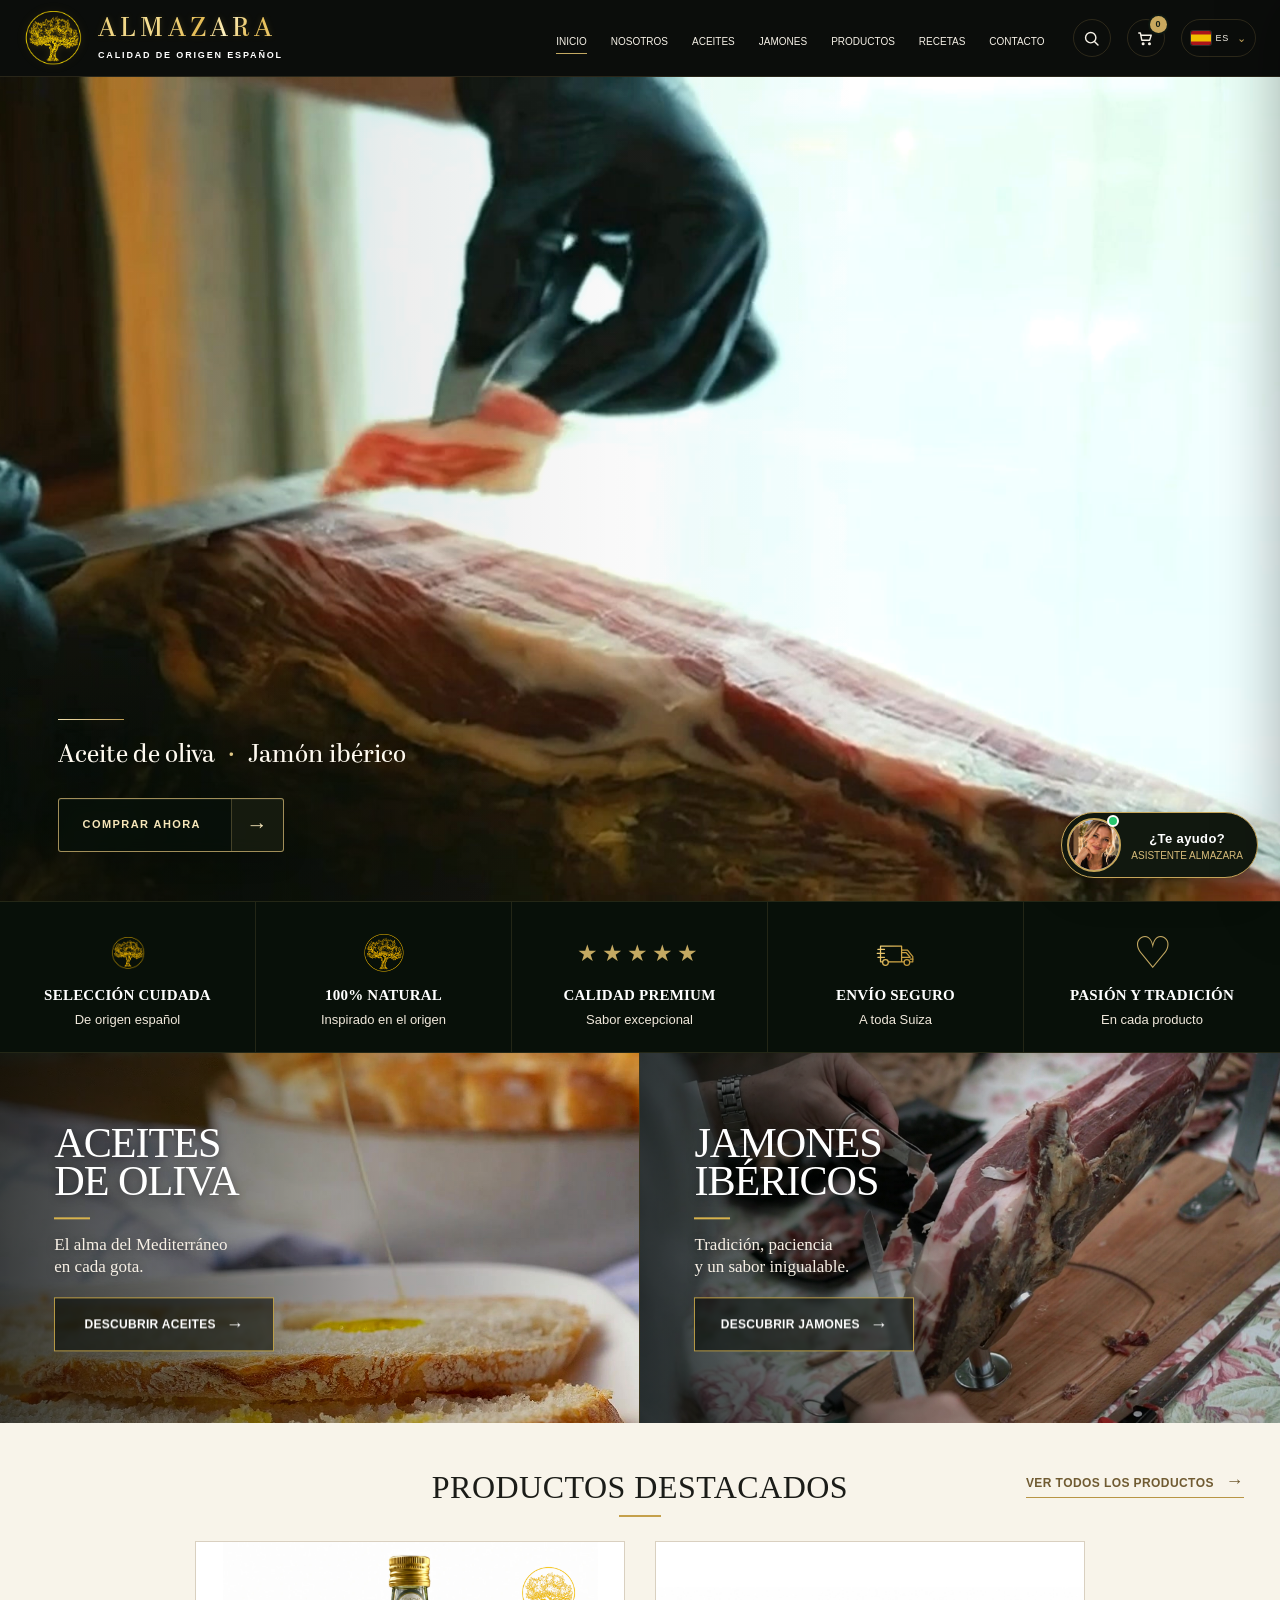
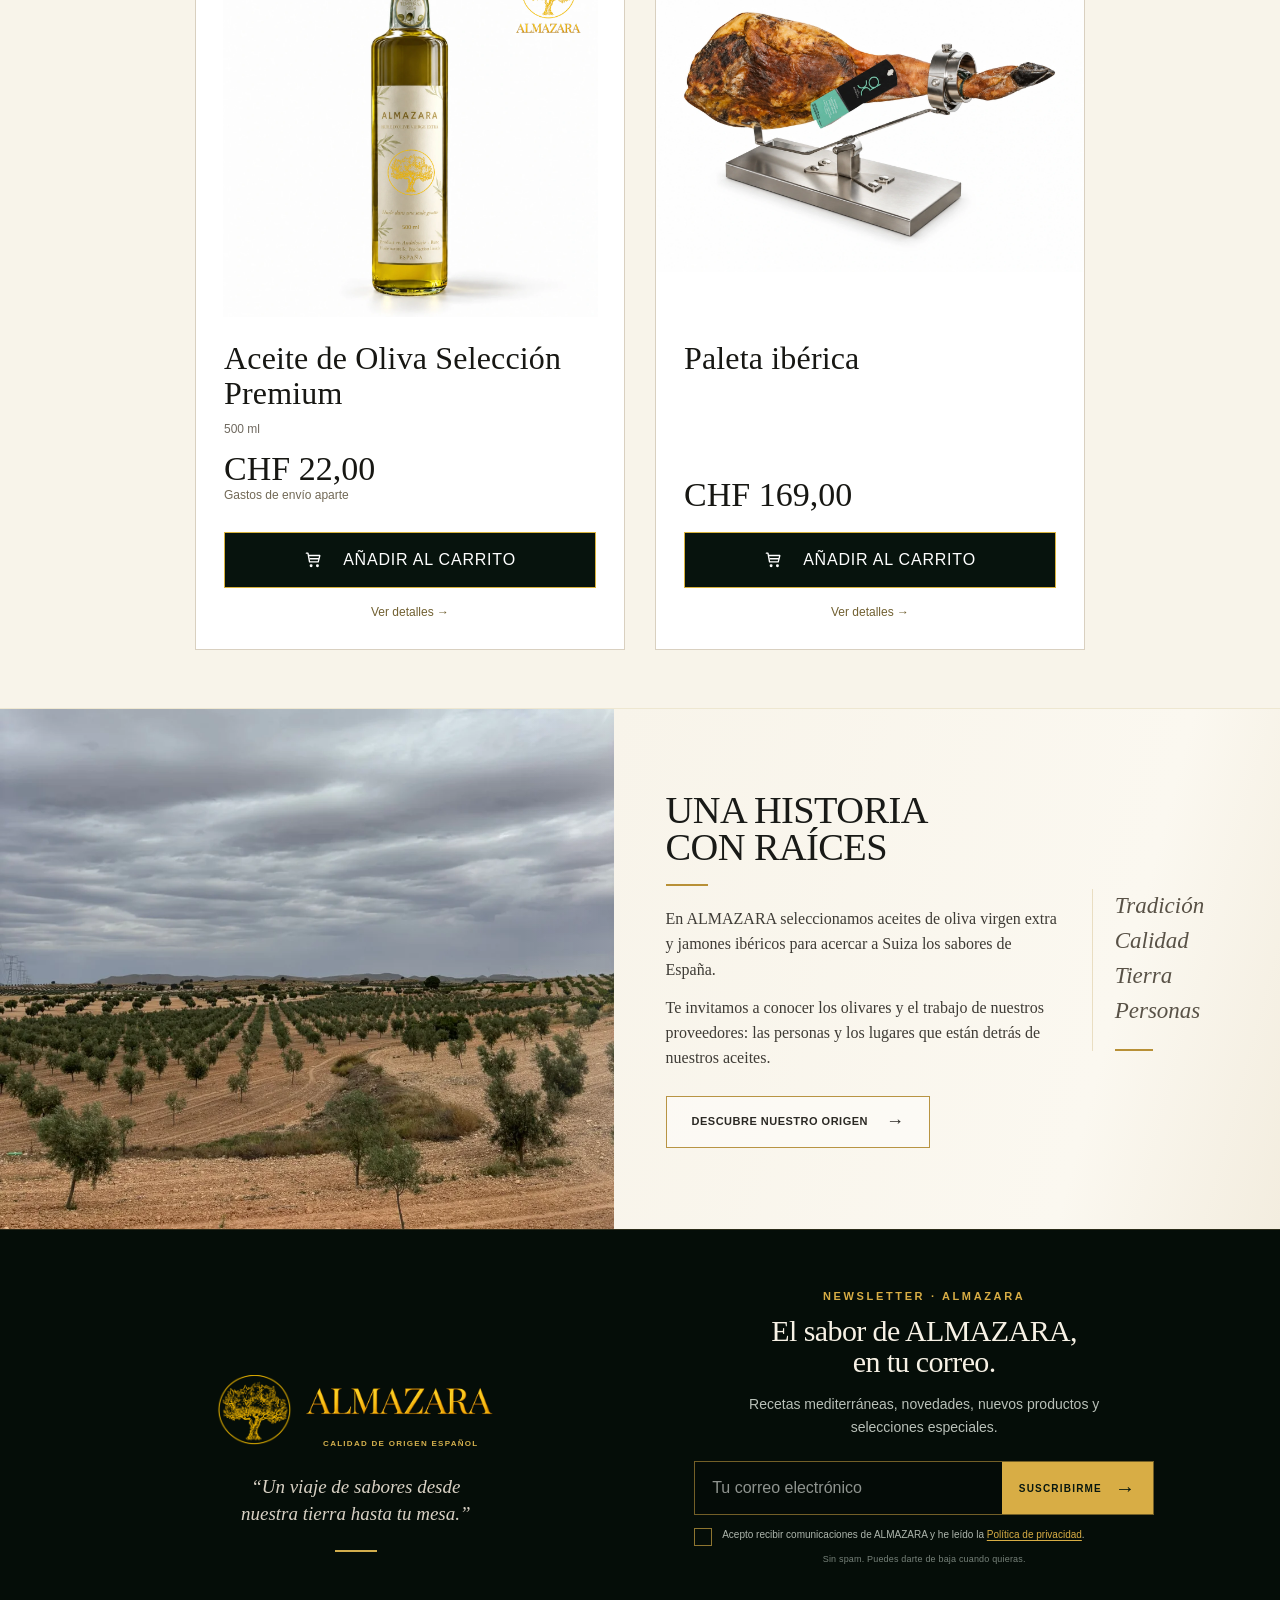
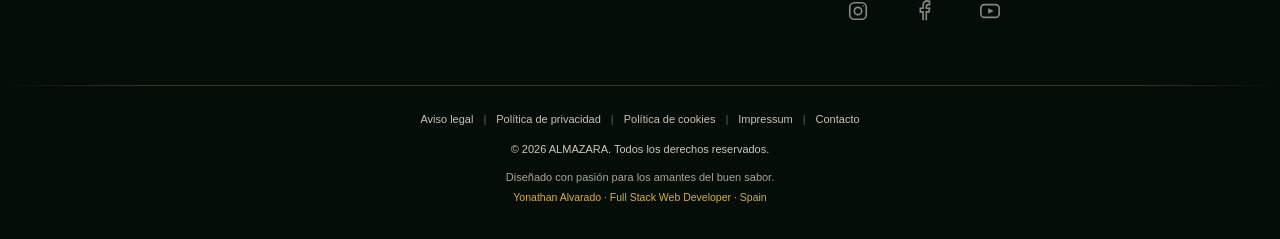
==== commit 270e19e2: "Ready For Hostinger Go!!!" ====
--- a/index.html
+++ b/index.html
@@ -1,6 +1,6 @@
 <!DOCTYPE html>
 
-<html lang="es"><head><meta charset="utf-8"/><meta content="width=device-width,initial-scale=1" name="viewport"/><title>Inicio · ALMAZARA</title><link href="assets/css/style.css?v=20260924-cabecera" rel="stylesheet"/><link href="assets/css/responsive-v2.css" rel="stylesheet"/><link href="assets/css/shop.css" rel="stylesheet"/><link href="assets/css/mobile-global.css" rel="stylesheet"/><link href="assets/css/revision.css?v=20260925-jamon-blanco" rel="stylesheet"/><link href="assets/css/home-collage.css?v=20260925-photo-position" rel="stylesheet"/>
+<html lang="es"><head><meta charset="utf-8"/><meta content="width=device-width,initial-scale=1" name="viewport"/><title>Inicio · ALMAZARA</title><link href="assets/css/style.css?v=20261006-asistente" rel="stylesheet"/><link href="assets/css/responsive-v2.css" rel="stylesheet"/><link href="assets/css/shop.css" rel="stylesheet"/><link href="assets/css/mobile-global.css" rel="stylesheet"/><link href="assets/css/revision.css?v=20260925-jamon-blanco" rel="stylesheet"/><link href="assets/css/home-collage.css?v=20260925-photo-position" rel="stylesheet"/>
 <!-- Carga conjunta del collage, sin modificar la secuencia de Inicio. -->
 <link rel="preload" as="image" href="assets/img/optimized/collage-almazara-1.webp" fetchpriority="high"/>
 <link rel="preload" as="image" href="assets/img/optimized/collage-almazara-2.webp" fetchpriority="high"/>
@@ -66,7 +66,9 @@
 }());
 </script>
 <link rel="stylesheet" href="assets/css/premium-motion.css?v=20260924-gold-values"/><link rel="stylesheet" href="assets/css/home-intro.css?v=20260924-gold-intro"/><link rel="stylesheet" href="assets/css/footer-centered.css?v=20260925"/><link rel="stylesheet" href="assets/css/mobile-unified.css?v=20260925-responsive"/>
-</head><body class="home-page"><header class="site-header"><div class="container nav">
+<link rel="stylesheet" href="assets/css/proveedores.css?v=20261006"/>
+<link rel="stylesheet" href="assets/css/oil-pricing.css?v=20261007-modal"/>
+<link rel="stylesheet" href="assets/css/product-modal.css?v=20261007-modal"/><link rel="stylesheet" href="assets/css/product-interactions.css?v=20261008-experience"/><link rel="stylesheet" href="assets/css/launch-ready.css?v=20261008-intro-fullscreen"/></head><body class="home-page"><header class="site-header"><div class="container nav">
 <a aria-label="ALMAZARA · Inicio" class="brand brand-logo" href="index.html"><img alt="" class="brand-symbol" src="assets/img/optimized/logo-almazara.webp"/><span class="brand-word"><span class="brand-wordmark-text">ALMAZARA</span><small>CALIDAD DE ORIGEN ESPAÑOL</small></span></a>
 <nav class="nav-links"><a class="active" href="index.html">INICIO</a><a class="" href="nosotros.html">NOSOTROS</a><a class="" href="aceites.html">ACEITES</a><a class="" href="jamones.html">JAMONES</a><a class="" href="productos.html">PRODUCTOS</a><a class="" href="recetas.html">RECETAS</a><a class="" href="contacto.html">CONTACTO</a></nav><div class="nav-tools premium-tools">
 <button aria-label="Buscar" class="head-tool search-trigger" type="button"><span class="tool-icon" aria-hidden="true"><svg viewBox="0 0 24 24"><circle cx="11" cy="11" r="6.5"></circle><path d="M16 16l4.2 4.2"></path></svg></span></button>
@@ -96,7 +98,7 @@
 </div>
 </section>
 <section class="values">
-<div class="value"><div class="ico"><img alt="Denominación de Origen Protegida" class="value-icon-img origin-icon" src="assets/img/optimized/denominacion-origen-protegida.webp"/></div><b>ORIGEN CONTROLADO</b><small>Selección cuidada</small></div>
+<div class="value"><div class="ico"><img alt="" class="value-icon-img" src="assets/img/optimized/logo-almazara.webp"/></div><b>SELECCIÓN CUIDADA</b><small>De origen español</small></div>
 <div class="value"><div class="ico"><img alt="Almazara" src="assets/img/optimized/logo-arbol.webp"/></div><b>100% NATURAL</b><small>Inspirado en el origen</small></div>
 <div class="value"><div class="ico stars">★★★★★</div><b>CALIDAD PREMIUM</b><small>Sabor excepcional</small></div>
 <div class="value"><div class="ico"><img alt="" class="value-icon-img shipping-icon" src="assets/img/icon-envio-seguro.svg"/></div><b>ENVÍO SEGURO</b><small>A toda Suiza</small></div>
@@ -111,18 +113,18 @@
 <div class="home-products-head"><h2 class="section-title">PRODUCTOS DESTACADOS</h2><a class="home-products-all" href="productos.html">VER TODOS LOS PRODUCTOS <span>→</span></a></div>
 <div aria-hidden="true" class="home-products-line"></div>
 <div class="cards reveal">
-<div class="card producto-aceite-blanco"><div class="card-media"><img alt="Aceite de Oliva Selección Premium" src="assets/img/optimized/producto-aceite-almazara-blanco.webp" width="600" height="1120"/></div><div class="card-body"><h3>Aceite de Oliva Selección Premium</h3><div class="meta">500 ml</div><div class="price">CHF 9,99</div><button class="btn btn-dark add-to-cart" type="button" data-product="aceite-premium-500">AÑADIR AL CARRITO</button></div></div>
-<div class="card producto-jamon-blanco"><div class="card-media"><img alt="Paleta ibérica sobre fondo blanco" src="assets/img/optimized/producto-jamon-almazara-blanco.webp" width="2048" height="1365"/></div><div class="card-body"><h3>Paleta ibérica</h3><div class="price">CHF 169,00</div><button class="btn btn-dark add-to-cart" type="button" data-product="paleta-iberica">AÑADIR AL CARRITO</button></div></div>
+<div class="card producto-aceite-blanco"><div class="card-media"><img alt="Aceite de Oliva Selección Premium" src="assets/img/optimized/aceite-500-logo-original.webp" width="1254" height="1254"/><button class="product-preview-trigger" type="button" data-quick-product="aceite-premium-500" aria-label="Ver producto"></button></div><div class="card-body"><h3><a href="producto.html?id=aceite-premium-500" data-quick-product="aceite-premium-500">Aceite de Oliva Selección Premium</a></h3><div class="meta">500 ml</div><div class="price" data-price-product="aceite-premium-500">CHF 22,00</div><p class="oil-home-delivery">Gastos de envío aparte</p><button class="btn btn-dark add-to-cart" type="button" data-product="aceite-premium-500">AÑADIR AL CARRITO</button><a class="oil-detail-link" href="producto.html?id=aceite-premium-500" data-quick-product="aceite-premium-500">Ver detalles →</a></div></div>
+<div class="card producto-jamon-blanco"><div class="card-media"><img alt="Paleta ibérica sobre fondo blanco" src="assets/img/optimized/producto-jamon-almazara-luminoso.webp" width="2048" height="1365"/><button class="product-preview-trigger" type="button" data-quick-product="paleta-iberica" aria-label="Ver producto"></button></div><div class="card-body"><h3><a href="producto.html?id=paleta-iberica" data-quick-product="paleta-iberica">Paleta ibérica</a></h3><div class="price">CHF 169,00</div><button class="btn btn-dark add-to-cart" type="button" data-product="paleta-iberica">AÑADIR AL CARRITO</button><a class="oil-detail-link" href="producto.html?id=paleta-iberica" data-quick-product="paleta-iberica">Ver detalles →</a></div></div>
 </div></div></section>
-<section aria-label="Una historia con raíces" class="home-story-premium reveal">
-<div class="home-story-visual home-story-photo"><img src="assets/img/home-story-olivares-editada.webp" alt="Olivares y campos entre montañas bajo la luz del Mediterráneo" width="1774" height="887" loading="lazy" decoding="async"/></div>
+<section aria-label="Una historia con raíces" class="home-story-premium reveal origin-story">
+<div class="home-story-visual home-story-photo"><img src="assets/img/proveedores/olivar.webp" alt="Olivar fotografiado por nuestros proveedores" width="1080" height="1440" loading="lazy" decoding="async"/></div>
 <div class="home-story-content">
 <div class="home-story-copy">
 <h2>UNA HISTORIA<br/>CON RAÍCES</h2>
 <span aria-hidden="true" class="home-story-line"></span>
-<p>En <strong>ALMAZARA</strong> seleccionamos jamones ibéricos de distintas calidades y aceites de oliva virgen extra de producción limitada, elaborados con métodos naturales y tradicionales.</p>
-<p>Desde la recolección manual de la aceituna hasta la selección final de cada pieza, cuidamos cada etapa con rigor y respeto por su origen. Porque creemos que la verdadera excelencia nace de la tierra, del tiempo y de las manos de quienes preservan su esencia.</p>
-<a class="home-story-btn" href="nosotros.html">CONOCE NUESTRA HISTORIA <span aria-hidden="true">→</span></a>
+<p>En ALMAZARA seleccionamos aceites de oliva virgen extra y jamones ibéricos para acercar a Suiza los sabores de España.</p>
+<p>Te invitamos a conocer los olivares y el trabajo de nuestros proveedores: las personas y los lugares que están detrás de nuestros aceites.</p>
+<a class="home-story-btn" href="nosotros.html#origen-proveedores">DESCUBRE NUESTRO ORIGEN <span aria-hidden="true">→</span></a>
 </div>
 <div aria-label="Valores de ALMAZARA" class="home-story-values">
 <span>Tradición</span><span>Calidad</span><span>Tierra</span><span>Personas</span>
@@ -148,7 +150,7 @@
 <span class="newsletter-kicker">NEWSLETTER · ALMAZARA</span>
 <h3>El sabor de ALMAZARA,<br/>en tu correo.</h3>
 <p>Recetas mediterráneas, novedades, nuevos productos y selecciones especiales.</p>
-<form action="#" class="footer-newsletter-form newsletter-demo-form" novalidate="">
+<form action="#" class="footer-newsletter-form newsletter-live-form" novalidate="">
 <label class="sr-only" for="footer-email-enterprise">Tu correo electrónico</label>
 <div class="newsletter-input-row">
 <input id="footer-email-enterprise" placeholder="Tu correo electrónico" required="" type="email"/>
@@ -156,12 +158,12 @@
 </div>
 <label class="newsletter-consent"><input required="" type="checkbox"/><span>Acepto recibir comunicaciones de ALMAZARA y he leído la <a href="privacidad.html">Política de privacidad</a>.</span></label>
 <p class="newsletter-note">Sin spam. Puedes darte de baja cuando quieras.</p>
-<div aria-live="polite" class="newsletter-success" role="status">Demostración: no se ha enviado ni registrado ninguna suscripción.</div>
+<div aria-live="polite" class="newsletter-success" role="status"></div>
 </form>
 <div aria-label="Redes sociales" class="footer-enterprise-socials">
-<a aria-label="Instagram" href="https://www.instagram.com/techantoni/" rel="noopener" target="_blank">◎</a>
-<a aria-label="Facebook" href="#">f</a>
-<a aria-label="YouTube" href="#">▶</a>
+<a aria-label="Instagram" data-social="instagram" aria-disabled="true"><svg viewBox="0 0 24 24" aria-hidden="true"><rect x="3" y="3" width="18" height="18" rx="5"/><circle cx="12" cy="12" r="4"/><circle cx="17.5" cy="6.5" r=".8" fill="currentColor" stroke="none"/></svg></a>
+<a aria-label="Facebook" data-social="facebook" aria-disabled="true"><svg viewBox="0 0 24 24" aria-hidden="true"><path d="M14.5 22v-9h3l.5-4h-3.5V7c0-1 .3-2 2-2H18V1.4A20 20 0 0 0 15.4 1C12.8 1 11 2.7 11 6v3H8v4h3v9"/></svg></a>
+<a aria-label="Youtube" data-social="youtube" aria-disabled="true"><svg viewBox="0 0 24 24" aria-hidden="true"><rect x="2" y="5" width="20" height="14" rx="4"/><path d="m10 9 6 3-6 3z" fill="currentColor" stroke="none"/></svg></a>
 </div>
 </div>
 </div>
@@ -180,9 +182,9 @@
 <a href="https://www.instagram.com/techantoni/" rel="noopener" target="_blank">Yonathan Alvarado · Full Stack Web Developer · Spain</a>
 </div>
 </div>
-</footer><script src="assets/js/app.js?v=20260924-premium"></script><script src="assets/js/catalog.js?v=20260925-jamon-blanco"></script><script src="assets/js/shop.js?v=20260923"></script>
-<script src="assets/js/i18n.js?v=20260925-legal"></script>
+</footer><script src="assets/js/app.js?v=20261008-launch"></script><script src="assets/js/catalog.js?v=20261008-experience"></script><script src="assets/js/shop.js?v=20261008-experience"></script>
+<script src="assets/js/i18n.js?v=20261008-launch"></script>
 
 
 <script src="assets/js/premium-motion.js?v=20260924-gold-values"></script>
-</body></html>
+<script src="assets/js/product-navigation.js?v=20261008-experience"></script><script src="assets/js/product-modal.js?v=20261008-experience"></script><script src="assets/js/site-config.js?v=20261008-launch"></script><script src="assets/js/touch-intro.js?v=20261008-intro-fullscreen"></script><script src="assets/js/connected-forms.js?v=20261008-launch"></script></body></html>
--- a/assets/css/style.css
+++ b/assets/css/style.css
@@ -2633,3 +2633,9 @@
 .nav-links a{white-space:nowrap}
 .hero h1,.section-title,.home-story-copy h2{overflow-wrap:normal;word-break:normal}
 @media(max-width:1100px){html[lang="de"] .nav-links{gap:14px}html[lang="de"] .nav-links a{font-size:12px}}
+
+/* Assistant: keep all links reachable on short screens and with longer translations. */
+.alma-assistant-panel{max-height:calc(100vh - 112px);max-height:calc(100dvh - 112px);overflow-y:auto;overscroll-behavior:contain}
+.alma-assistant-action>span:nth-child(2){min-width:0;overflow-wrap:anywhere}
+.alma-assistant-action .arrow{flex-shrink:0}
+.alma-assistant-close:focus-visible,.alma-assistant-launcher:focus-visible,.alma-assistant-action:focus-visible{outline:3px solid #c4a962;outline-offset:2px}
--- a/assets/css/revision.css
+++ b/assets/css/revision.css
@@ -307,8 +307,8 @@
   animation:none!important;
   transition:none!important;
 }
-.shop-cart-item img[src$="producto-jamon-almazara-blanco.webp"],
-.checkout-order-item img[src$="producto-jamon-almazara-blanco.webp"] {
+.shop-cart-item img[src$="producto-jamon-almazara-luminoso.webp"],
+.checkout-order-item img[src$="producto-jamon-almazara-luminoso.webp"] {
   object-fit:contain;
   background:#fff;
 }
--- a/assets/css/proveedores.css
+++ b/assets/css/proveedores.css
@@ -0,0 +1,51 @@
+/* Original supplier media. Uses the existing ALMAZARA palette and typography. */
+.origin-process,
+.origin-suppliers { scroll-margin-top: 110px; }
+.origin-process-media { padding: 42px 32px; background: var(--dark); min-width: 0; align-content: center; }
+.origin-process-grid { display: grid; grid-template-columns: 1fr 1.1fr; grid-template-rows: 1fr 1fr; gap: 14px; max-width: 620px; margin: auto; }
+.origin-photo { position: relative; margin: 0; min-width: 0; min-height: 0; overflow: hidden; border: 1px solid rgba(196,169,98,.28); }
+.origin-photo img { position: absolute; inset: 0; width: 100%; height: 100%; object-fit: cover; }
+.origin-photo figcaption { position: absolute; inset: auto 0 0; padding: 28px 14px 12px; color: #fff; background: linear-gradient(transparent,rgba(7,16,10,.85)); font: 18px/1.3 var(--serif); }
+.origin-film { min-width: 0; margin: 0; }
+.origin-film video { display: block; width: 100%; height: auto; object-fit: contain; background: #07100a; border: 1px solid rgba(196,169,98,.38); }
+.origin-film video:focus-visible { outline: 3px solid var(--gold); outline-offset: 5px; }
+.origin-film-portrait { grid-column: 2; grid-row: 1 / 3; }
+.origin-film-portrait video { aspect-ratio: 464 / 832; }
+.origin-film figcaption { display: flex; justify-content: space-between; align-items: baseline; flex-wrap: wrap; gap: 6px 14px; padding: 12px 0 0; font: 17px/1.35 var(--serif); color: var(--gold); }
+.origin-film figcaption small { font: 11px/1.5 var(--sans); color: #dbd2c0; }
+.origin-credit { margin: 15px 0 0; color: #c9c0af; font: 11px/1.6 var(--sans); letter-spacing: .035em; }
+.origin-process-media > .origin-credit { max-width: 620px; margin-inline: auto; }
+.origin-suppliers { background: var(--paper); padding: 80px 0; border-block: 1px solid var(--line); }
+.origin-suppliers-grid { display: grid; grid-template-columns: .85fr 1.15fr; align-items: center; gap: clamp(32px,5vw,72px); }
+.origin-suppliers-copy { min-width: 0; }
+.origin-suppliers .kicker { color: #6f4e37; font-size: 11px; line-height: 1.65; letter-spacing: .16em; }
+.origin-suppliers h2 { margin: 0 0 22px; font: 400 clamp(38px,4vw,58px)/1.04 var(--serif); color: var(--ink); }
+.origin-suppliers-copy p { font: 15px/1.8 var(--sans); color: #585449; }
+.origin-suppliers-copy .origin-suppliers-note { font: italic 18px/1.5 var(--serif); padding: 2px 0 3px 18px; border-left: 2px solid var(--gold); margin-block: 22px; }
+.origin-suppliers .btn { margin-top: 8px; white-space: normal; line-height: 1.5; text-align: center; }
+.origin-film-landscape video { aspect-ratio: 832 / 464; box-shadow: 0 16px 40px rgba(7,16,10,.12); }
+.origin-suppliers .origin-film figcaption { color: #6f4e37; }
+.origin-suppliers .origin-film figcaption small,
+.origin-suppliers .origin-credit { color: #686154; }
+body.home-page .origin-story .home-story-photo img { object-position: 50% 74%; }
+body.nosotros-page .about-roots-premium .visual img[src*="proveedores"] { object-position: center; }
+@media (min-width: 1101px) {
+  body.home-page .origin-story,
+  body.home-page .origin-story .home-story-visual { min-height: 520px; }
+}
+@media (max-width: 980px) {
+  .origin-process { grid-template-columns: 1fr; }
+  .origin-process-media { padding: 28px 6vw 38px; }
+  .origin-process-grid { max-width: 600px; }
+  .origin-suppliers-grid { grid-template-columns: 1fr; gap: 32px; }
+  .origin-suppliers { padding-block: 54px; }
+  .origin-suppliers-copy { max-width: 620px; }
+}
+@media (max-width: 480px) {
+  .origin-process-media { padding: 8px 20px 30px; }
+  .origin-process-grid { gap: 9px; }
+  .origin-photo figcaption { padding: 22px 8px 9px; font-size: 15px; }
+  .origin-film figcaption { font-size: 15px; }
+  .origin-suppliers { padding-block: 42px; }
+  .origin-suppliers .container { width: calc(100% - 40px); }
+}
--- a/assets/css/oil-pricing.css
+++ b/assets/css/oil-pricing.css
@@ -0,0 +1,68 @@
+/* Confirmed olive oil formats and packs · 07 October 2026 */
+.oil-shop-section{background:var(--paper)}
+.oil-shop-heading{text-align:center;max-width:700px;margin:0 auto 42px}
+.oil-shop-heading .kicker{font-size:11px;letter-spacing:.2em;color:#7c6229}
+.oil-shop-heading .kicker:after{margin-inline:auto}
+.oil-shop-heading>p{font:19px/1.6 var(--serif);color:#6d6557}
+.oil-group-heading{display:flex;align-items:baseline;justify-content:space-between;gap:16px;border-bottom:1px solid var(--line);padding-bottom:16px;margin:0 0 24px}
+.oil-group-heading h3{margin:0;font:400 29px/1.2 var(--serif)}
+.oil-group-heading>span{font:12px/1.5 var(--sans);color:#6d6557}
+.oil-pack-heading{margin-top:54px}
+body.aceites-page .oil-shop-section .oil-format-grid{grid-template-columns:repeat(2,minmax(0,1fr));gap:24px;max-width:900px;margin-inline:auto}
+body.aceites-page .oil-shop-section .oil-packs-grid{grid-template-columns:repeat(3,minmax(0,1fr));gap:24px;max-width:none}
+.oil-product-card{background:#fff;position:relative;min-width:0;border:1px solid #ddd4c0;transition:box-shadow .25s,transform .25s}
+body .oil-product-card .card-media.oil-product-media{position:relative;height:260px!important;min-height:0!important;padding:20px!important;background:#fff!important;overflow:hidden;display:flex;align-items:center;justify-content:center}
+body.aceites-page .oil-shop-section .oil-product-card .card-media.oil-product-media img,
+body.productos-page .filter-layout #catalogo .cards .oil-product-card .card-media.oil-product-media img{position:static!important;width:100%!important;height:100%!important;object-fit:contain!important;object-position:center!important;transform:none!important;filter:none!important;mix-blend-mode:normal!important;background:#fff!important}
+.oil-card-kicker{font:10px/1.5 var(--sans);letter-spacing:.16em;color:#806932;margin-bottom:10px}
+body .oil-product-card .card-body{padding:24px!important}
+body.aceites-page .oil-shop-section .oil-product-card .card-body h3,
+body.productos-page .filter-layout #catalogo .oil-product-card .card-body h3{font-size:28px;line-height:1.1;min-height:0!important;margin-bottom:10px}
+body .oil-product-card .meta{font:14px/1.5 var(--sans);color:#746a57;margin:0 0 18px}
+body .oil-product-card .price{font:400 37px/1.1 var(--serif);color:#172217;margin-bottom:8px}
+.oil-unit-price{font:13px/1.5 var(--sans);color:#6d6557;margin:0 0 6px}
+.oil-saving{font:600 13px/1.5 var(--sans);color:#476032;margin:0 0 6px}
+.oil-delivery{font:12px/1.5 var(--sans);color:#6a6357;margin:10px 0 0}
+.oil-delivery.is-free{color:#2e522e;font-weight:700}
+.oil-pack-seal{position:absolute;top:18px;right:18px;display:flex;flex-direction:column;align-items:center;justify-content:center;min-width:62px;min-height:62px;padding:9px;border:1px solid #c4a962;border-radius:50%;background:#fbf8f0;color:#51421e}
+.oil-pack-seal b{font:400 25px/1 var(--serif)}
+.oil-pack-seal small{font:10px/1.5 var(--sans);margin-top:3px}
+.oil-free-badge{position:absolute;bottom:14px;left:50%;transform:translateX(-50%);padding:8px 16px;background:#c4a962;color:#172217;font:700 10px/1.4 var(--sans);letter-spacing:.12em;text-align:center;white-space:nowrap}
+body .oil-best-pack{border:2px solid #b99b4e;box-shadow:0 10px 30px rgba(119,92,27,.1)}
+.oil-best-pack .card-body{background:linear-gradient(#fff,#fbf7ec)}
+.oil-format-placeholder{display:flex;flex-direction:column;align-items:center;justify-content:center;gap:17px;width:100%;height:100%;border:1px solid #dacfac;background:radial-gradient(ellipse at 50% 10%,#fffdf6,#f4efdf);color:#786431}
+.oil-placeholder-brand{font:15px/1.4 var(--serif);letter-spacing:.2em}
+.oil-format-placeholder strong{font:400 66px/1 var(--serif);color:#263923}
+.oil-format-placeholder strong em{font:italic 25px var(--serif)}
+.oil-format-placeholder>span:last-child{font:11px/1.4 var(--sans);color:#746b57}
+.oil-pricing-note{max-width:850px;margin:26px auto 0;text-align:center;font:12px/1.7 var(--sans);color:#746d60}
+.oil-home-delivery{font:12px/1.5 var(--sans);color:#716855;margin:0 0 8px}
+.shop-product-thumb{position:relative;display:block;width:72px;height:72px;background:#f5f1e8;overflow:hidden}
+.shop-cart-item .shop-product-thumb img,.checkout-order-item .shop-product-thumb img{width:100%;height:100%;object-fit:contain;background:#fff}
+.shop-product-thumb>small{position:absolute;right:2px;bottom:2px;padding:2px 5px;background:#c4a962;color:#172217;font:700 11px/1.3 var(--sans);opacity:1}
+.shop-format-thumb{height:100%;display:grid;place-items:center;font:17px/1.3 var(--serif);color:#6a5525;border:1px solid #dfd2b1}
+.checkout-order-item .shop-product-thumb{width:56px;height:56px}
+.shop-summary-row{display:flex;justify-content:space-between;gap:16px;padding:9px 0;font-size:14px}
+.shop-summary-row strong{text-align:right}
+.shop-grand-total{font-size:18px;border-top:1px solid #d9cfb8;margin-top:8px;padding-top:16px}
+body.productos-page .filter-layout #catalogo .card[hidden]{display:none!important}
+@media(max-width:980px){
+ body.aceites-page .oil-shop-section .oil-packs-grid{gap:16px}
+ body .oil-product-card .card-body{padding:20px!important}
+}
+@media(max-width:760px){
+ body.aceites-page .oil-shop-section .oil-format-grid,body.aceites-page .oil-shop-section .oil-packs-grid{grid-template-columns:minmax(0,1fr)!important;max-width:430px;margin-inline:auto;gap:22px}
+ .oil-group-heading{align-items:flex-start;flex-direction:column;gap:8px}
+ .oil-group-heading h3{font-size:27px}
+ .oil-shop-heading{margin-bottom:30px}
+ .oil-pack-heading{margin-top:42px}
+ .shop-cart-item .shop-product-thumb{width:58px;height:58px}
+}
+
+.oil-product-description{font:14px/1.65 var(--sans);color:#686052;margin:0 0 20px;max-width:54ch}
+.oil-product-card h3 a{color:inherit;text-decoration:none}
+.oil-product-card h3 a:hover{color:#8b7138}
+.oil-detail-link{display:block;text-align:center;font:12px/1.5 var(--sans);color:#716031;text-decoration:none;margin-top:15px}
+.oil-detail-link:hover{text-decoration:underline;text-underline-offset:4px}
+body .oil-product-card .oil-pack-seal{left:16px;right:auto;top:16px}
+body .oil-product-card .card-media.oil-product-media{padding:0!important}
--- a/assets/css/product-modal.css
+++ b/assets/css/product-modal.css
@@ -0,0 +1,35 @@
+body.product-modal-open{overflow:hidden}
+dialog.product-modal{padding:0;border:1px solid #d6c6a0;width:min(980px,calc(100vw - 40px));max-width:none;max-height:calc(100dvh - 50px);margin:auto;background:#fbf8f0;color:#2e3d1f;overflow:auto;box-shadow:0 28px 100px #0005}
+.product-modal::backdrop{background:rgba(7,16,10,.74);backdrop-filter:blur(4px)}
+.product-modal [hidden]{display:none!important}
+.product-modal-layout{display:grid;grid-template-columns:1fr 1fr;align-items:stretch}
+.product-modal-close{position:absolute;z-index:3;right:14px;top:14px;display:grid;place-items:center;width:37px;height:37px;padding:0;border:1px solid #d1c3a3;border-radius:50%;background:#fffdf6;color:#39432b;font:27px/1 Arial,sans-serif;cursor:pointer}
+.product-modal-close:hover{background:#f2ead8}
+.product-modal-visual{position:relative;display:flex;align-items:center;background:#fff;min-width:0;padding:24px 24px 40px}
+.product-modal-visual>img{width:100%;height:100%;max-height:530px;object-fit:contain}
+.product-modal-pack{position:absolute;bottom:25px;left:25px;padding:9px 14px;background:#2e3d1f;color:#fff;font:12px/1.4 var(--sans)}
+#quickImageNote{position:absolute;left:15px;right:15px;bottom:8px;text-align:center;font:10px/1.5 var(--sans);color:#776d58}
+.product-modal-copy{padding:48px 37px 36px;min-width:0}
+.product-modal-brand{font:11px/1.5 var(--sans);letter-spacing:.25em;color:#907332;margin:0 0 19px}
+#quickTitle{font:400 33px/1.13 var(--serif);text-transform:none;margin:0 0 12px;letter-spacing:-.025em;color:#2e3d1f}
+#quickFormat{font:12px/1.5 var(--sans);color:#7a715d;letter-spacing:.05em;margin:0 0 18px}
+#quickPrice{display:block;font:400 33px/1.2 var(--serif);margin:0 0 10px}
+#quickSaving{font:12px/1.6 var(--sans);color:#426131;margin:0 0 18px}
+#quickDescriptionLabel{font:600 10px/1.5 var(--sans);letter-spacing:.16em;margin:24px 0 9px;color:#8b733a}
+#quickDescription{font:14px/1.8 var(--sans);color:#686252;margin:0 0 27px}
+#quickBuy{display:flex;gap:11px;align-items:stretch;margin:0}
+#quickBuy label{flex:0 0 78px;display:flex;flex-direction:column;padding:8px 10px;border:1px solid #d8cbae;background:white;font:9px/1.4 var(--sans);color:#796f59}
+#quickQuantity{width:100%;height:24px;padding:0!important;border:0!important;background:transparent;color:#2e3d1f;font:15px/1.4 var(--sans);min-width:0}
+#quickAdd{flex:1;min-width:0;padding:12px 10px;margin:0;border:1px solid #b29856;background:#c4a962;color:#24301f;font:600 10px/1.5 var(--sans);letter-spacing:.065em;border-radius:0;cursor:pointer}
+#quickAdd:hover{background:#d2bd87;transform:none}
+#quickDelivery{font:11px/1.6 var(--sans);color:#7a7059;margin:13px 0 23px}
+#quickDelivery.is-free{color:#3c592d;font-weight:600}
+#quickFull{font:12px/1.5 var(--sans);color:#6b622e;text-decoration:none;border-bottom:1px solid #cbb982;padding-bottom:5px}
+.product-modal :focus-visible{outline:2px solid #60723e;outline-offset:4px}
+.card-media:has(.product-preview-trigger){position:relative!important}
+body .card-media .product-preview-trigger{position:absolute!important;inset:0!important;width:100%!important;height:100%!important;display:block;margin:0!important;padding:0!important;background:transparent!important;border:0!important;z-index:2;cursor:zoom-in;border-radius:0;transform:none!important}
+body .card-media .product-preview-trigger:focus-visible{outline:2px solid #9b803c;outline-offset:-4px}
+.card h3 a[data-quick-product]{color:inherit;text-decoration:none}
+.card h3 a[data-quick-product]:hover{color:#8e7439}
+@media(max-width:700px){dialog.product-modal{width:calc(100vw - 24px);max-height:calc(100dvh - 28px)}.product-modal-layout{grid-template-columns:1fr}.product-modal-visual{height:290px;padding:8px 8px 34px}.product-modal-copy{padding:25px 24px 30px}#quickTitle{font-size:29px}#quickPrice{font-size:31px}.product-modal-brand{margin-bottom:13px}#quickDescriptionLabel{margin-top:20px}.product-modal-pack{bottom:15px;left:15px;font-size:11px}.product-modal-close{position:sticky;float:right;top:10px;right:10px;margin:10px 10px -47px 0}.product-modal-close+div{clear:none}}
+@media(prefers-reduced-motion:no-preference){.product-modal[open]{animation:product-modal-enter .18s ease-out}@keyframes product-modal-enter{from{opacity:0;transform:translateY(8px)}to{opacity:1;transform:none}}}
--- a/assets/css/product-interactions.css
+++ b/assets/css/product-interactions.css
@@ -0,0 +1,38 @@
+/* Shared purchase feedback, independent of translated button text. */
+body :is(.add-to-cart,#quickAdd,#detailBuy button)::before,
+.cart-drawer h2::before{
+ content:"";display:inline-block;width:19px;height:19px;margin-right:10px;
+ vertical-align:-.18em;background:currentColor;transform-origin:55% 80%;
+ -webkit-mask:url("data:image/svg+xml,%3Csvg xmlns='http://www.w3.org/2000/svg' viewBox='0 0 24 24' fill='none' stroke='black' stroke-width='1.7' stroke-linecap='round' stroke-linejoin='round'%3E%3Cpath d='M3 4h2l2 11h11l2-8H6M8 11h10'/%3E%3Ccircle cx='9' cy='20' r='1'/%3E%3Ccircle cx='17' cy='20' r='1'/%3E%3C/svg%3E") center/contain no-repeat;
+ mask:url("data:image/svg+xml,%3Csvg xmlns='http://www.w3.org/2000/svg' viewBox='0 0 24 24' fill='none' stroke='black' stroke-width='1.7' stroke-linecap='round' stroke-linejoin='round'%3E%3Cpath d='M3 4h2l2 11h11l2-8H6M8 11h10'/%3E%3Ccircle cx='9' cy='20' r='1'/%3E%3Ccircle cx='17' cy='20' r='1'/%3E%3C/svg%3E") center/contain no-repeat;
+}
+.cart-drawer h2::before{width:27px;height:27px;margin-right:12px}
+@keyframes almazara-cart-roll{
+ 0%,100%{transform:translateX(0) rotate(0)}
+ 30%{transform:translateX(-3px) rotate(-9deg)}
+ 65%{transform:translateX(4px) rotate(6deg)}
+}
+@keyframes almazara-cart-jump{
+ 0%,100%{transform:translateY(0) rotate(0) scale(1)}
+ 20%{transform:translateY(1px) scale(1.08,.9)}
+ 45%{transform:translateY(-9px) rotate(-10deg) scale(1.03)}
+ 68%{transform:translateY(0) rotate(4deg) scale(1.06,.94)}
+ 84%{transform:translateY(-3px) rotate(-3deg)}
+}
+@media(hover:hover) and (prefers-reduced-motion:no-preference){
+ body :is(.add-to-cart,#quickAdd,#detailBuy button):hover::before{animation:almazara-cart-roll .65s ease-in-out both}
+}
+@media(prefers-reduced-motion:no-preference){
+ body :is(.add-to-cart,#quickAdd,#detailBuy button):focus-visible::before{animation:almazara-cart-roll .65s ease-in-out both}
+ body :is(.add-to-cart,#quickAdd,#detailBuy button).cart-just-added::before,
+ .cart-trigger.cart-just-added .tool-icon,
+ .cart-drawer.cart-just-added h2::before{animation:almazara-cart-jump .72s ease-in-out both}
+}
+@media(prefers-reduced-motion:reduce){
+ body :is(.add-to-cart,#quickAdd,#detailBuy button)::before,
+ .cart-trigger .tool-icon,.cart-drawer h2::before{animation:none!important}
+}
+.product-back{display:inline-flex;align-items:center;padding:11px 17px;margin-bottom:20px;border:1px solid #c8b784;background:#fffdf8;color:#35432b;text-decoration:none;font:500 13px/1.5 var(--sans);transition:background .2s,border-color .2s}
+.product-back:hover{background:#eee9d9;border-color:#8b7138}
+.product-back:focus-visible{outline:2px solid #657343;outline-offset:4px}
+@media(max-width:760px){.product-back{font-size:12px;margin-bottom:16px}}
--- a/assets/css/launch-ready.css
+++ b/assets/css/launch-ready.css
@@ -0,0 +1,87 @@
+/* Final responsive layer: full compositions, touch feedback and accessible forms. */
+html{scroll-padding-top:100px}body{overflow-wrap:break-word}img,video{max-width:100%}
+button,a,input,select,textarea{-webkit-tap-highlight-color:rgba(196,169,98,.25)}
+:focus-visible{outline:2px solid #9c7b32;outline-offset:4px}
+.footer-enterprise-socials svg{width:22px;height:22px;display:block;fill:none;stroke:currentColor;stroke-width:1.8}
+.footer-enterprise-socials a{display:inline-flex;align-items:center;justify-content:center;min-width:44px;min-height:44px}
+.footer-enterprise-socials a[aria-disabled=true]{opacity:.55;cursor:default}
+.footer-newsletter-form{width:100%;min-width:0}
+.footer-newsletter-form .newsletter-input-row{display:flex;width:100%;min-width:0}
+.footer-newsletter-form input[type=email]{min-width:0;flex:1;font-size:16px!important}
+.footer-newsletter-form button{flex-shrink:0;min-height:48px;cursor:pointer}
+.footer-newsletter-form .newsletter-consent{display:flex!important;align-items:flex-start!important;gap:10px;line-height:1.65!important;text-align:left}
+.newsletter-consent input,.contact-privacy input{width:18px!important;height:18px!important;flex:0 0 18px;margin-top:3px;accent-color:#b09651}
+.newsletter-success.is-visible,.form-result{display:block!important;margin-top:14px;font-size:14px;line-height:1.6}
+.newsletter-success[data-state=error]{color:#ffd1a3}.form-result[data-state=error]{color:#924521}
+.newsletter-success:empty,.form-result:empty{display:none!important}
+.form-trap{position:absolute!important;left:-10000px!important;width:1px!important;height:1px!important;overflow:hidden!important}
+button[aria-busy=true]{opacity:.65;cursor:wait}
+@media(max-width:1024px){
+ html body #complete-collage-hero > :is(.aceites-collage-media,.productos-collage-media){position:relative!important;inset:auto!important;width:100%!important;height:auto!important;min-height:0!important;max-height:none!important;display:grid!important;grid-template-columns:repeat(2,minmax(0,1fr))!important;grid-template-rows:auto!important;gap:3px;overflow:visible!important;background:#132016;order:0;aspect-ratio:auto!important;flex:none!important}
+ html body :is(.aceites-collage-panel,.producto-foto){position:relative!important;inset:auto!important;aspect-ratio:2/3!important;height:auto!important;min-height:0!important;max-height:none!important;overflow:hidden!important;container-type:normal!important;background:#111b13}
+ html body :is(.aceites-collage-panel,.producto-foto)>img{position:absolute!important;inset:0!important;display:block!important;width:100%!important;height:100%!important;min-width:0!important;min-height:0!important;max-width:100%!important;max-height:100%!important;object-fit:contain!important;object-position:center!important;transform:none!important;translate:none!important;scale:1!important;animation:none!important;filter:none!important}
+ html body #complete-collage-hero{display:flex!important;flex-direction:column!important;height:auto!important;min-height:0!important}
+ html body #complete-collage-hero>.hero-inner{position:relative!important;width:100%!important;height:auto!important;min-height:0!important;inset:auto!important;padding:36px 24px!important;order:1;background:#162219}
+ html body #complete-collage-hero::after{display:none!important}
+ html body .producto-foto::before{opacity:.15!important}
+ html body .producto-foto::after{display:none!important}
+ .footer-enterprise-newsletter{min-width:0!important;max-width:100%!important}
+ .checkout-grid{grid-template-columns:1fr!important}.checkout-panel{min-width:0}
+}
+@media(min-width:641px) and (max-width:1024px){
+ html body #complete-collage-hero > :is(.aceites-collage-media,.productos-collage-media){grid-template-columns:repeat(4,minmax(0,1fr))!important}
+}
+@media(max-width:640px){
+ .container{max-width:100%}.footer-enterprise{padding-left:20px!important;padding-right:20px!important}
+ input,select,textarea{font-size:16px!important}button,.btn{touch-action:manipulation}
+ .footer-newsletter-form .newsletter-input-row{flex-direction:column!important;gap:10px;background:none!important;border:0!important}
+ .footer-newsletter-form input[type=email]{width:100%!important;box-sizing:border-box!important;min-height:50px!important;border:1px solid rgba(196,169,98,.5)!important;padding:14px!important;background:rgba(255,255,255,.035)!important}
+ .footer-newsletter-form button{width:100%!important;justify-content:space-between!important;padding:15px!important}
+ .footer-enterprise-newsletter h3{font-size:clamp(26px,8vw,38px)!important;line-height:1.2!important}
+ .footer-enterprise-legal{line-height:1.8;flex-wrap:wrap!important}
+ .footer-enterprise-socials{justify-content:center;gap:16px!important}
+ .cart-drawer{width:min(100vw,430px)!important;max-width:100vw!important;padding:24px 18px!important;box-sizing:border-box!important}
+ .shop-cart-item{grid-template-columns:58px minmax(0,1fr) auto!important;gap:10px!important}
+ .shop-cart-item h3{font-size:15px!important}.shop-line b{white-space:nowrap;font-size:13px}
+ .checkout-wrap{padding:28px 16px!important}.checkout-panel{padding:22px 18px!important}
+ .checkout-summary-row{gap:14px}.checkout-summary-row strong{text-align:right}
+ .checkout-order-item{grid-template-columns:56px minmax(0,1fr) auto!important;gap:10px!important}
+ .contact-premium-wrap,.contact-premium-fields,.contact-field-row{min-width:0}
+ .contact-field{min-width:0!important}.contact-field input,.contact-field textarea{min-width:0;width:100%}
+ .product-modal-close,.premium-close{min-width:44px;min-height:44px}
+}
+@keyframes almazara-touch-gold{0%,100%{box-shadow:0 0 0 rgba(196,169,98,0)}40%{box-shadow:0 0 26px rgba(196,169,98,.55),inset 0 0 16px rgba(235,207,142,.2)}}
+@media(prefers-reduced-motion:no-preference){
+ .is-touch-glowing{animation:almazara-touch-gold 1.4s ease-in-out!important}
+ :is(.value,.stat).is-touch-glowing::before{opacity:1!important}
+ :is(.value,.stat).is-touch-glowing::after{animation:almazara-value-reflection 1.3s ease both!important}
+ body .card.is-touch-glowing .add-to-cart::before,body .touch-cart-preview::before{animation:almazara-cart-roll .65s ease-in-out both}
+}
+@media(hover:hover) and (prefers-reduced-motion:no-preference){body .card:hover .add-to-cart:not(.cart-just-added)::before{animation:almazara-cart-roll .65s ease-in-out both}}
+@media(prefers-reduced-motion:reduce){.is-touch-glowing{animation:none!important;box-shadow:0 0 0 2px rgba(196,169,98,.4)}html{scroll-behavior:auto!important}}
+/* Full viewport intro. Root/body locks also remove the desktop scrollbar. */
+html.intro-open{overflow:hidden!important;overscroll-behavior:none!important;scrollbar-gutter:auto!important}
+html body.intro-open{overflow:hidden!important;position:fixed!important;inset:0!important;width:100%!important;height:100vh!important;height:100dvh!important;overscroll-behavior:none!important}
+html body dialog.almazara-intro{position:fixed!important;inset:0!important;width:100vw!important;max-width:none!important;height:100vh!important;height:100dvh!important;max-height:none!important;box-sizing:border-box!important;margin:0!important;padding:0!important;border:0!important;outline:0!important;border-radius:0!important;background:#060a10;color:#e5d19b;z-index:2147483000;overflow:hidden!important;opacity:1;transition:opacity .34s ease}
+.almazara-intro::backdrop{background:transparent}
+html body dialog.almazara-intro[open]{display:block!important}
+html body .almazara-intro .intro-film{position:absolute;inset:0;width:100%!important;height:100%!important;max-width:none!important;max-height:none!important;display:block;object-fit:cover!important;object-position:50% 50%;z-index:1}
+.almazara-intro .intro-ambient{display:none}
+html body dialog.almazara-intro.intro-leaving{opacity:0}
+/* Very tall phones: keep the final logo within the safe horizontal frame;
+   a synchronized, blurred background extends the film to the screen edges. */
+@media(max-aspect-ratio:9/20){
+ html body .almazara-intro .intro-film{top:50%;bottom:auto;height:min(100%,222vw)!important;transform:translateY(-50%);-webkit-mask-image:linear-gradient(transparent,#000 7%,#000 93%,transparent);mask-image:linear-gradient(transparent,#000 7%,#000 93%,transparent)}
+ html body .almazara-intro .intro-ambient{display:block;position:absolute;inset:-24px;width:calc(100% + 48px)!important;height:calc(100% + 48px)!important;max-width:none!important;max-height:none!important;object-fit:cover!important;filter:blur(18px) brightness(.6);pointer-events:none}
+}
+@media(min-aspect-ratio:2/1){html body .almazara-intro .intro-film{object-position:50% 65%}}
+@media(prefers-reduced-motion:reduce){html body dialog.almazara-intro{transition:none}}
+.checkout-pay{width:100%;margin-top:20px;padding:18px;border:1px solid #baa05e;background:#263720;color:#f4e8c8;cursor:pointer;font:600 13px/1.5 var(--sans);letter-spacing:.08em}
+.checkout-pay:disabled{opacity:.55;cursor:not-allowed}.checkout-ready-note{font-size:14px;line-height:1.7;color:#515b46}.checkout-consent{display:flex;align-items:flex-start;gap:10px;font-size:13px;line-height:1.6;margin:18px 0}.checkout-consent input{width:18px;height:18px;flex:0 0 18px;accent-color:#324226}
+.checkout-result{padding:18px;border:1px solid #b99b57;line-height:1.7;margin-bottom:22px}.checkout-result:empty{display:none}
+
+@media(max-width:1024px){html body #complete-collage-hero > :is(.aceites-collage-media,.productos-collage-media)::after{display:none!important}}
+
+@media(prefers-reduced-motion:no-preference){html body .card .add-to-cart.cart-just-added::before{animation:almazara-cart-jump .72s ease-in-out both}}
+
+.checkout-consent a{text-decoration:underline;text-underline-offset:3px}.shop-line{grid-column:auto!important;text-align:right!important}.shop-qty button{min-width:36px;min-height:36px}
